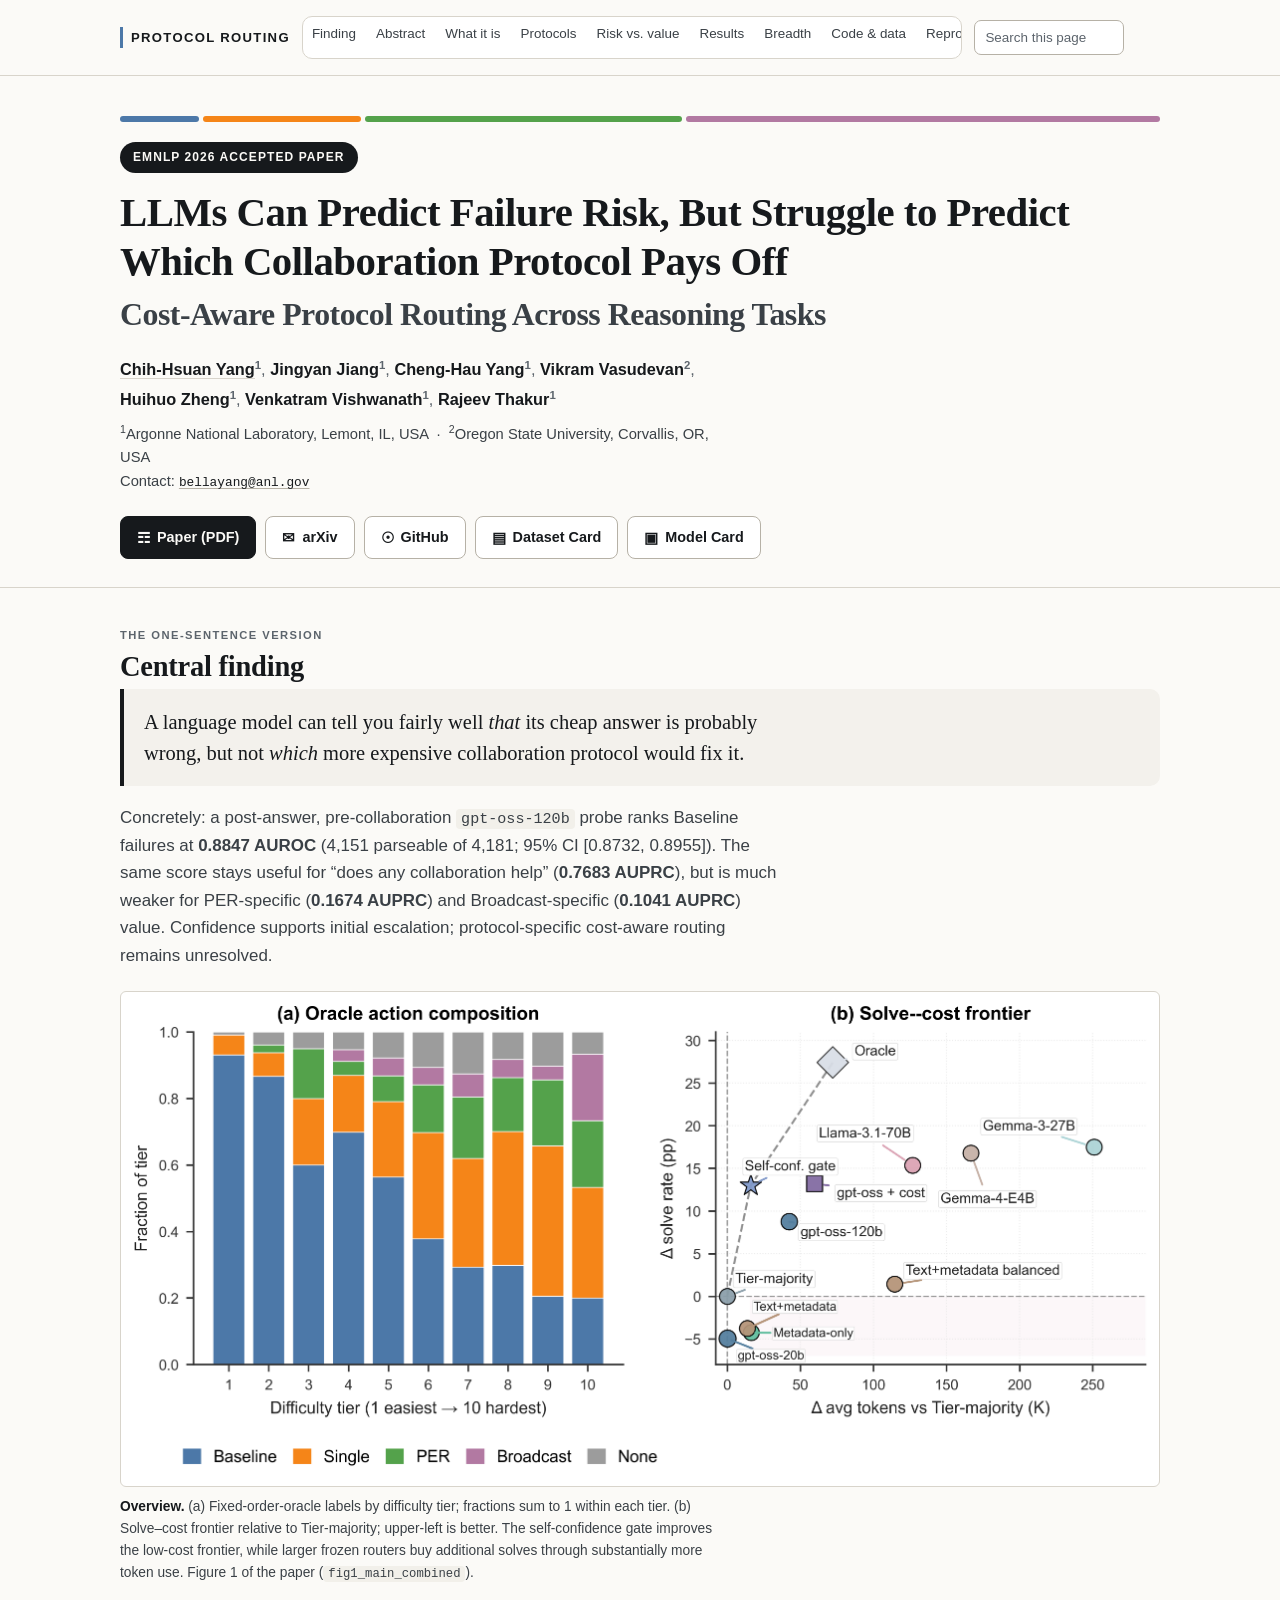
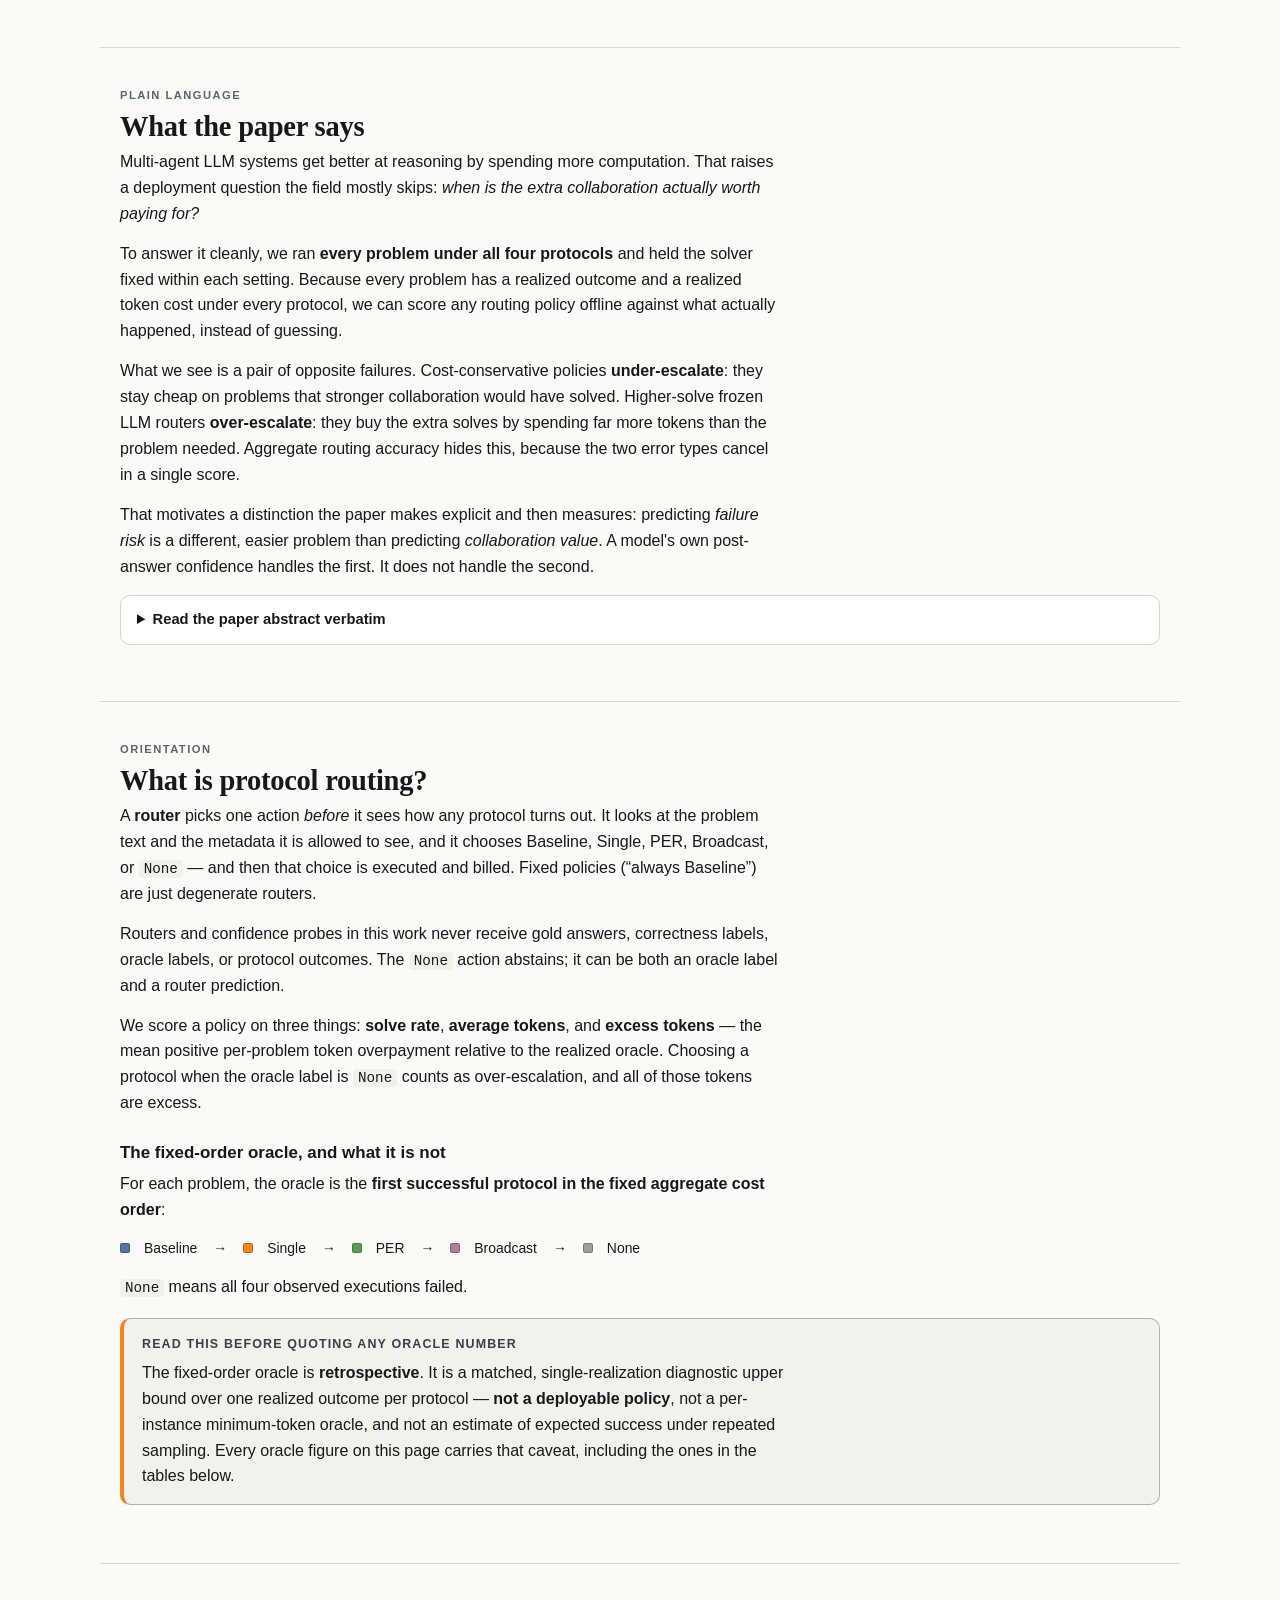
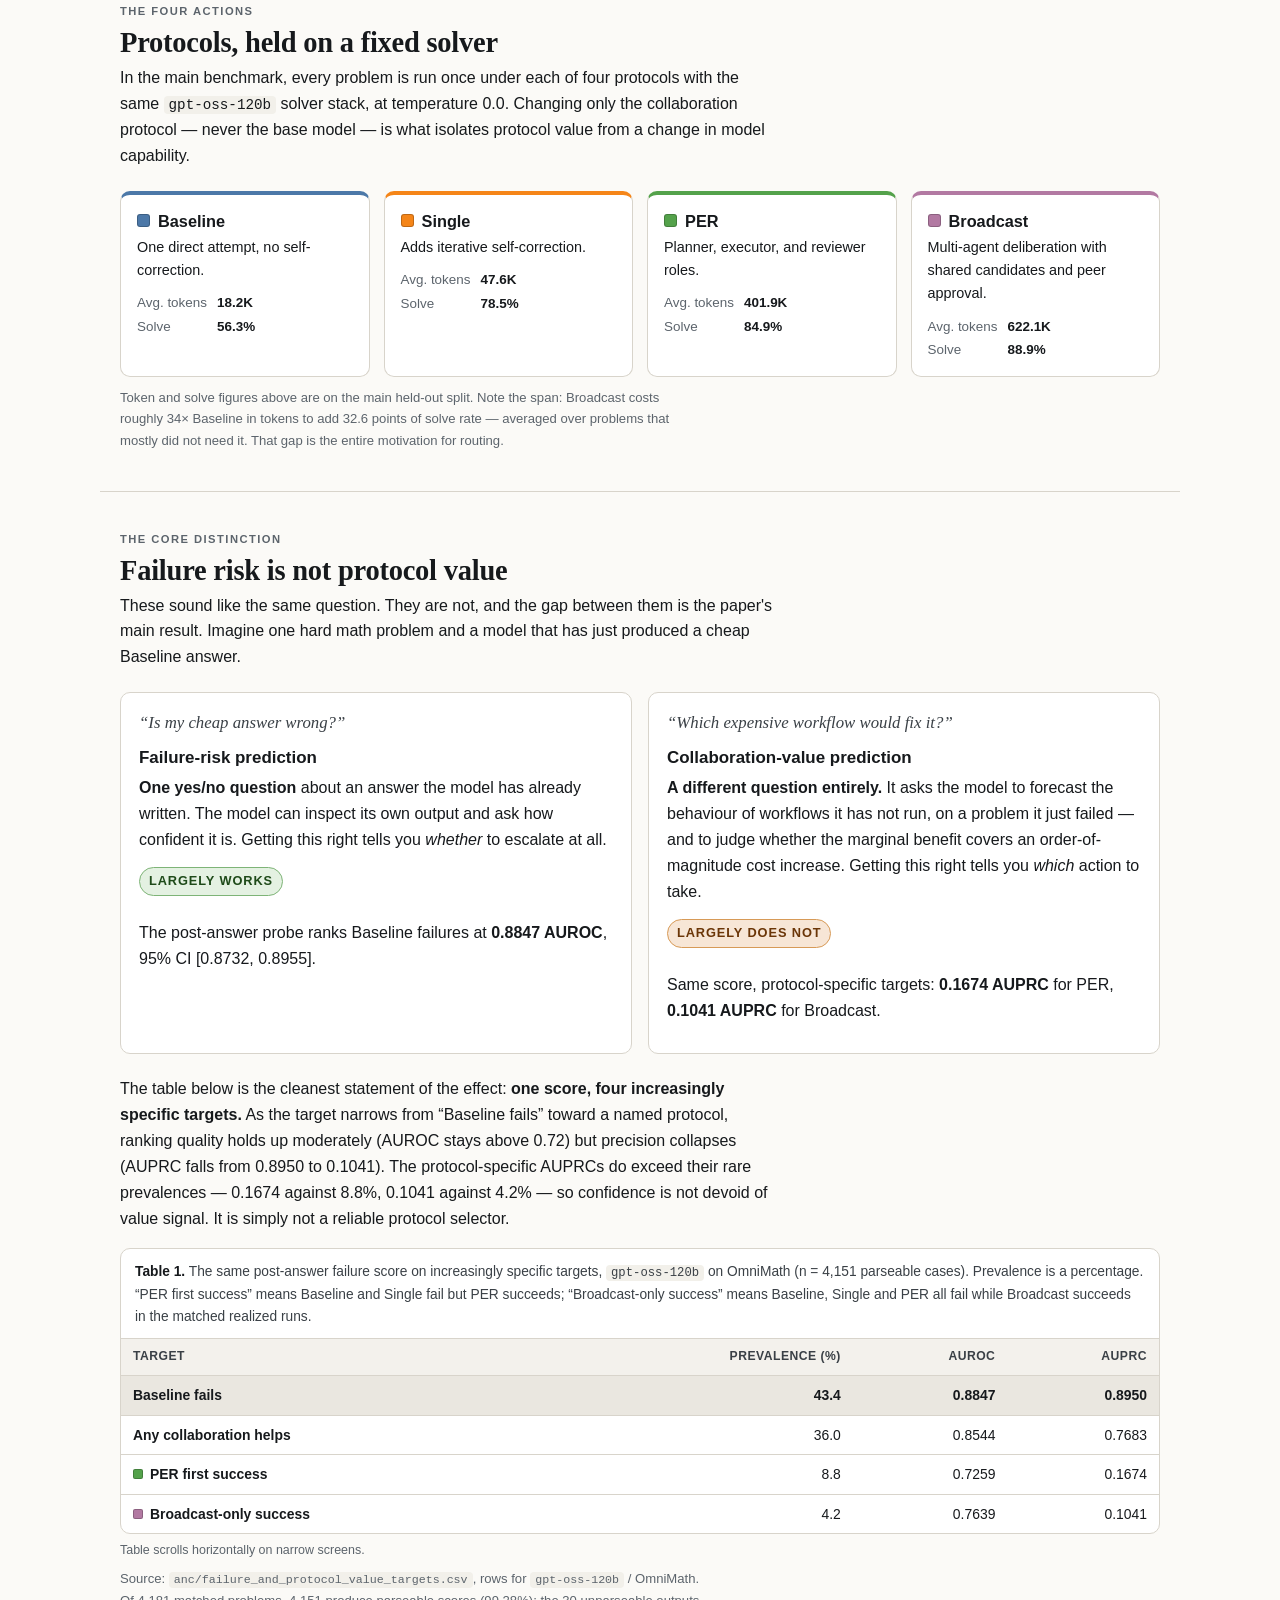
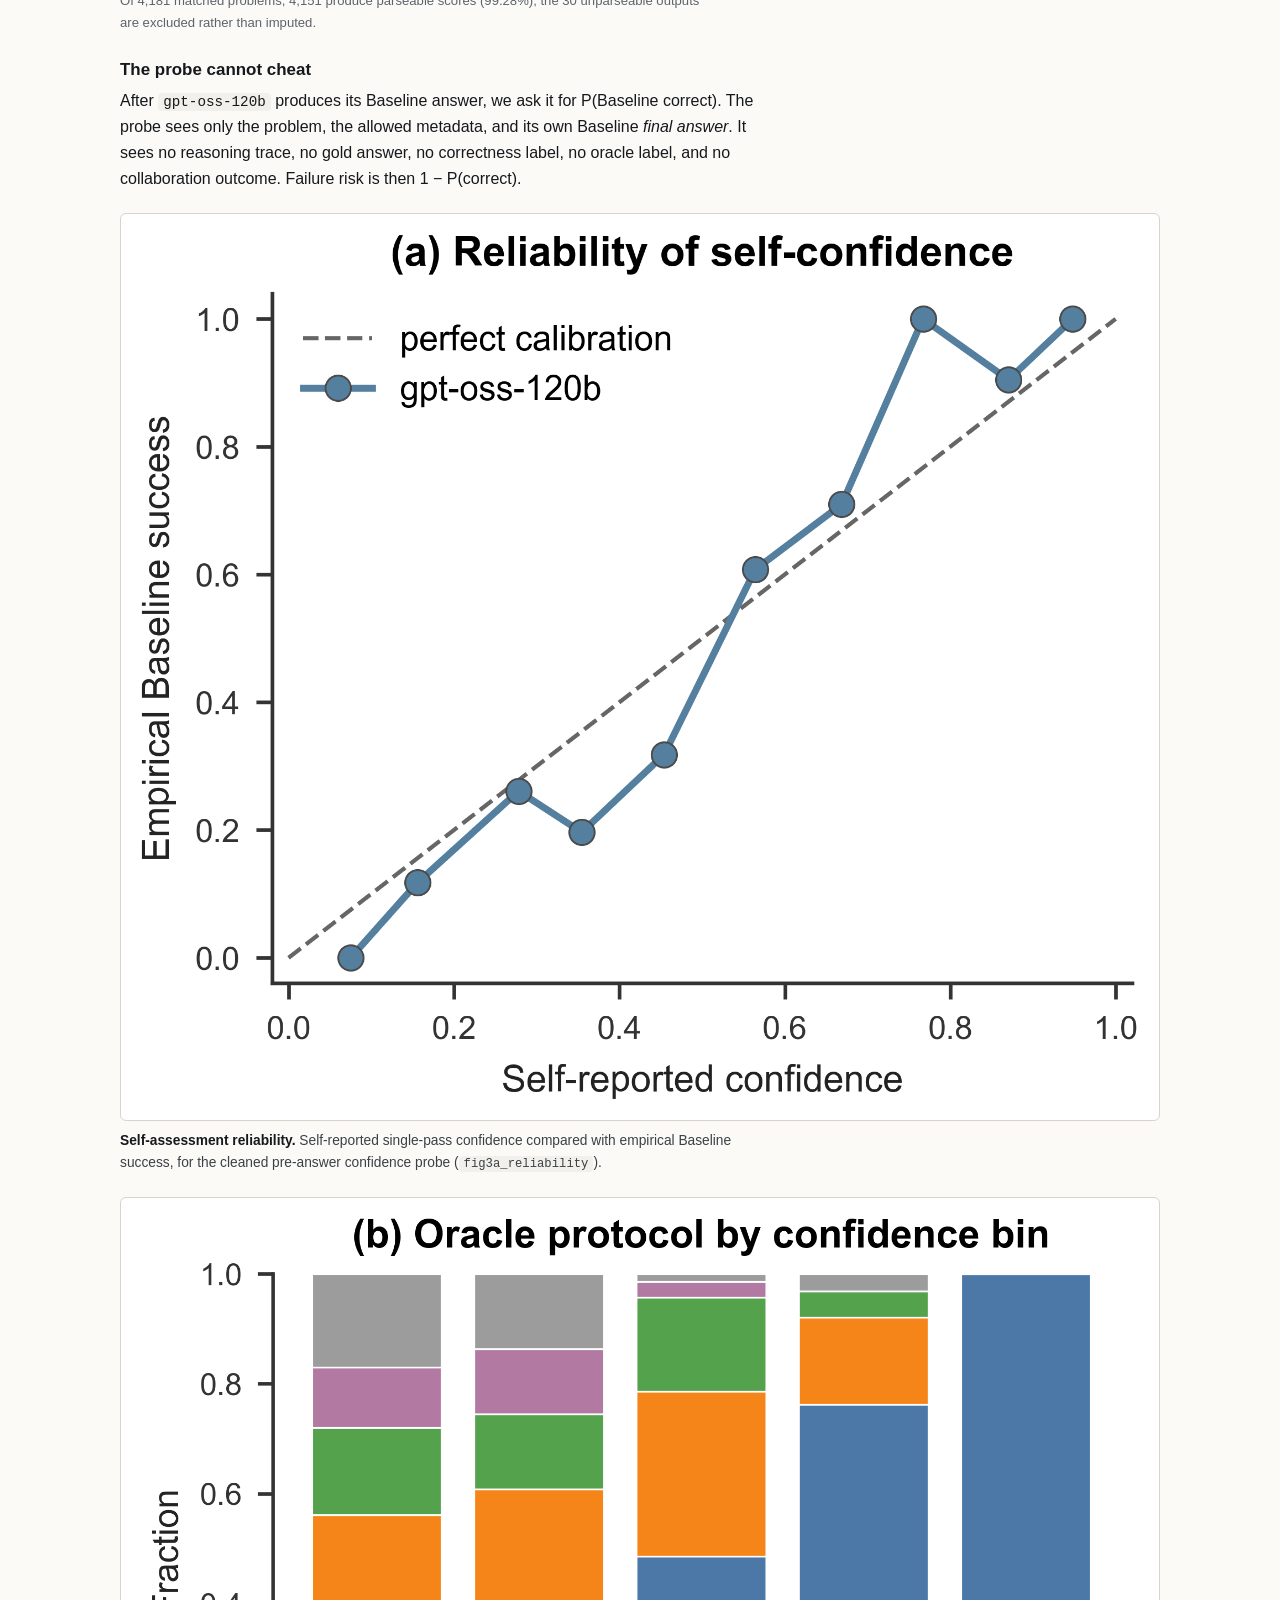
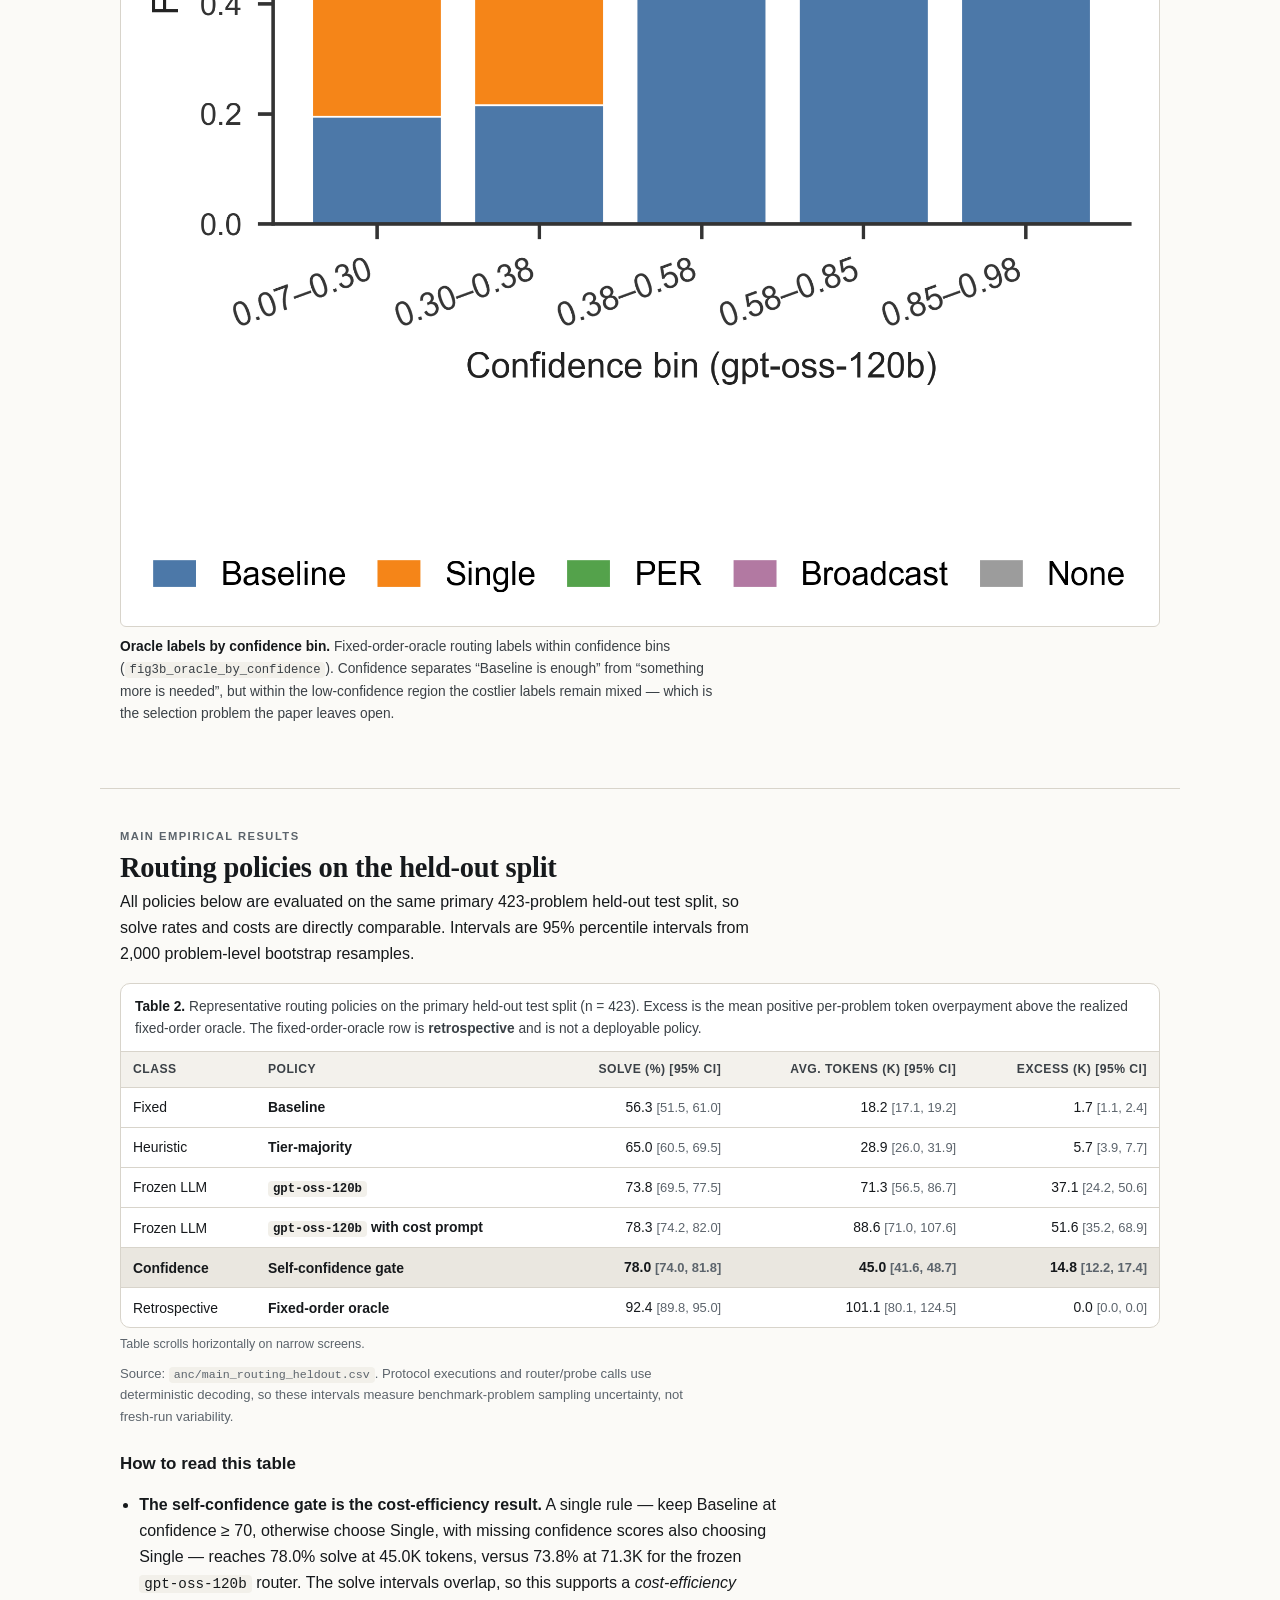
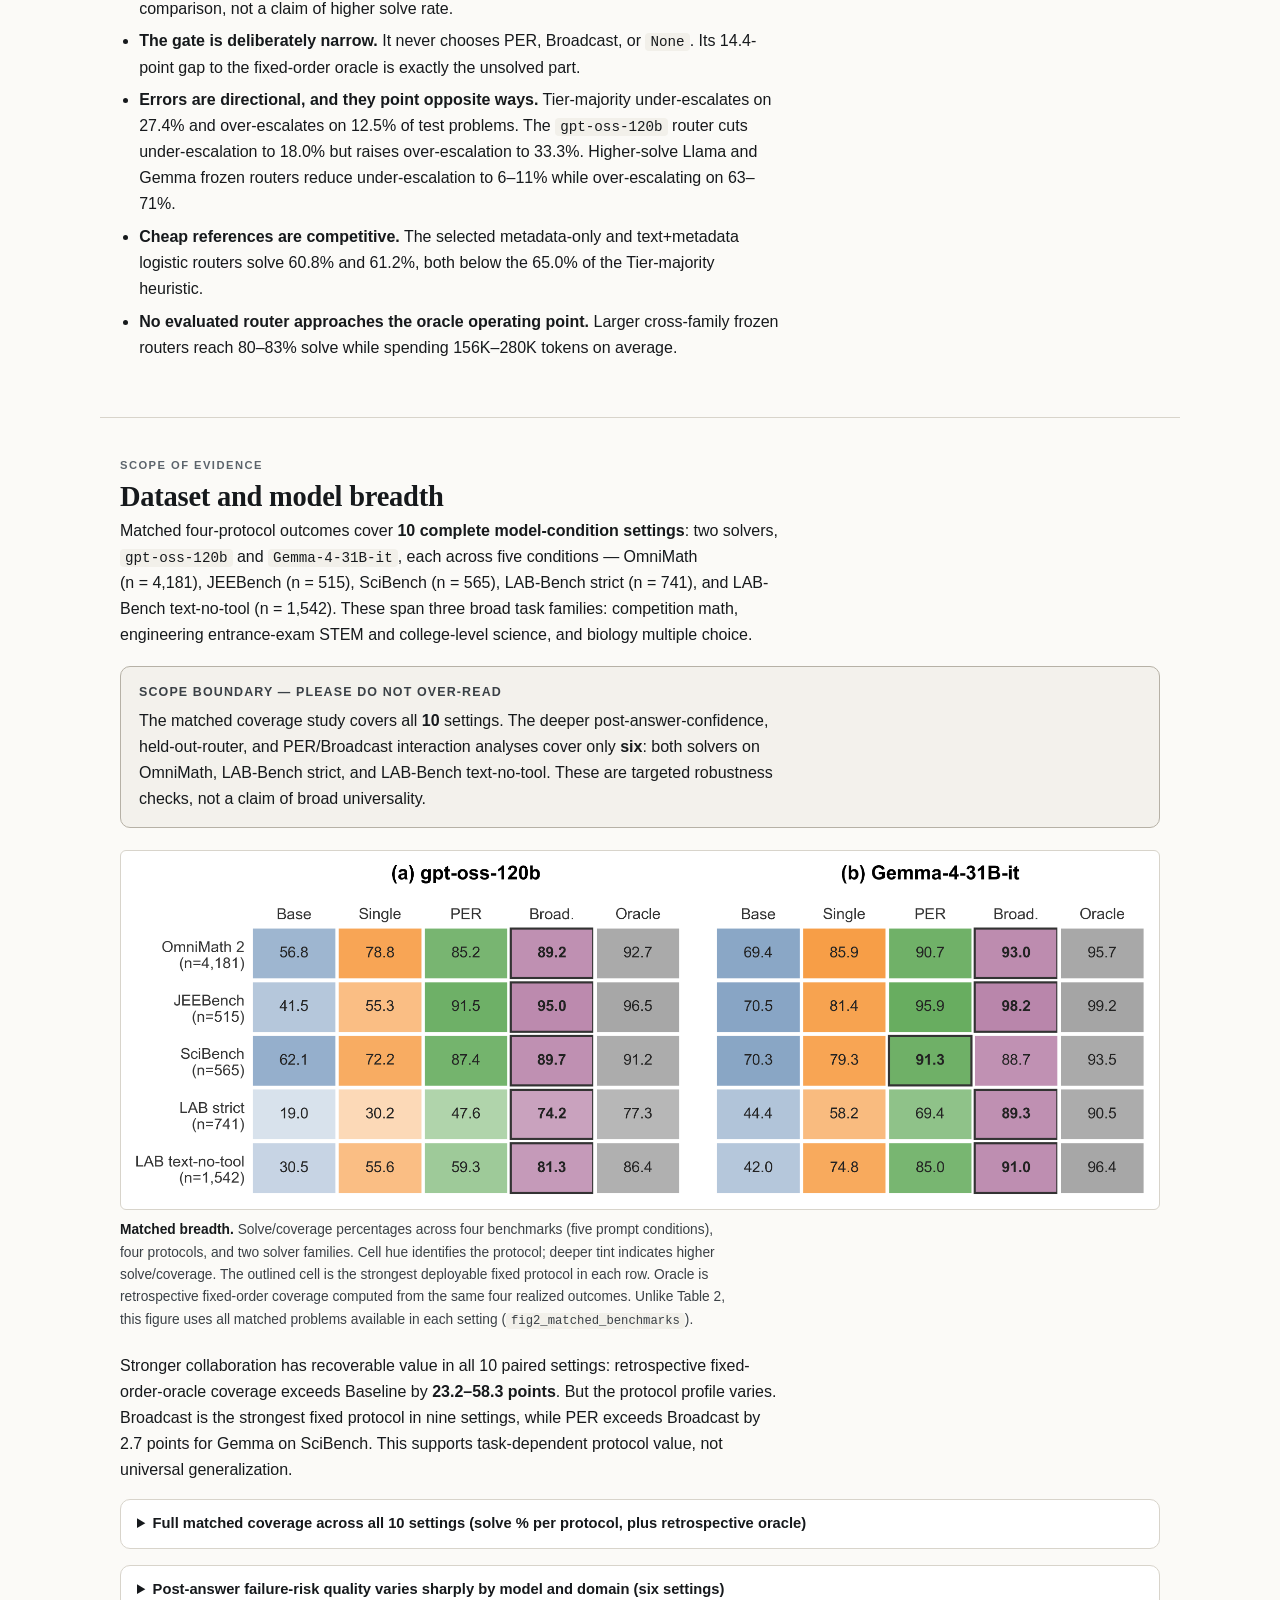
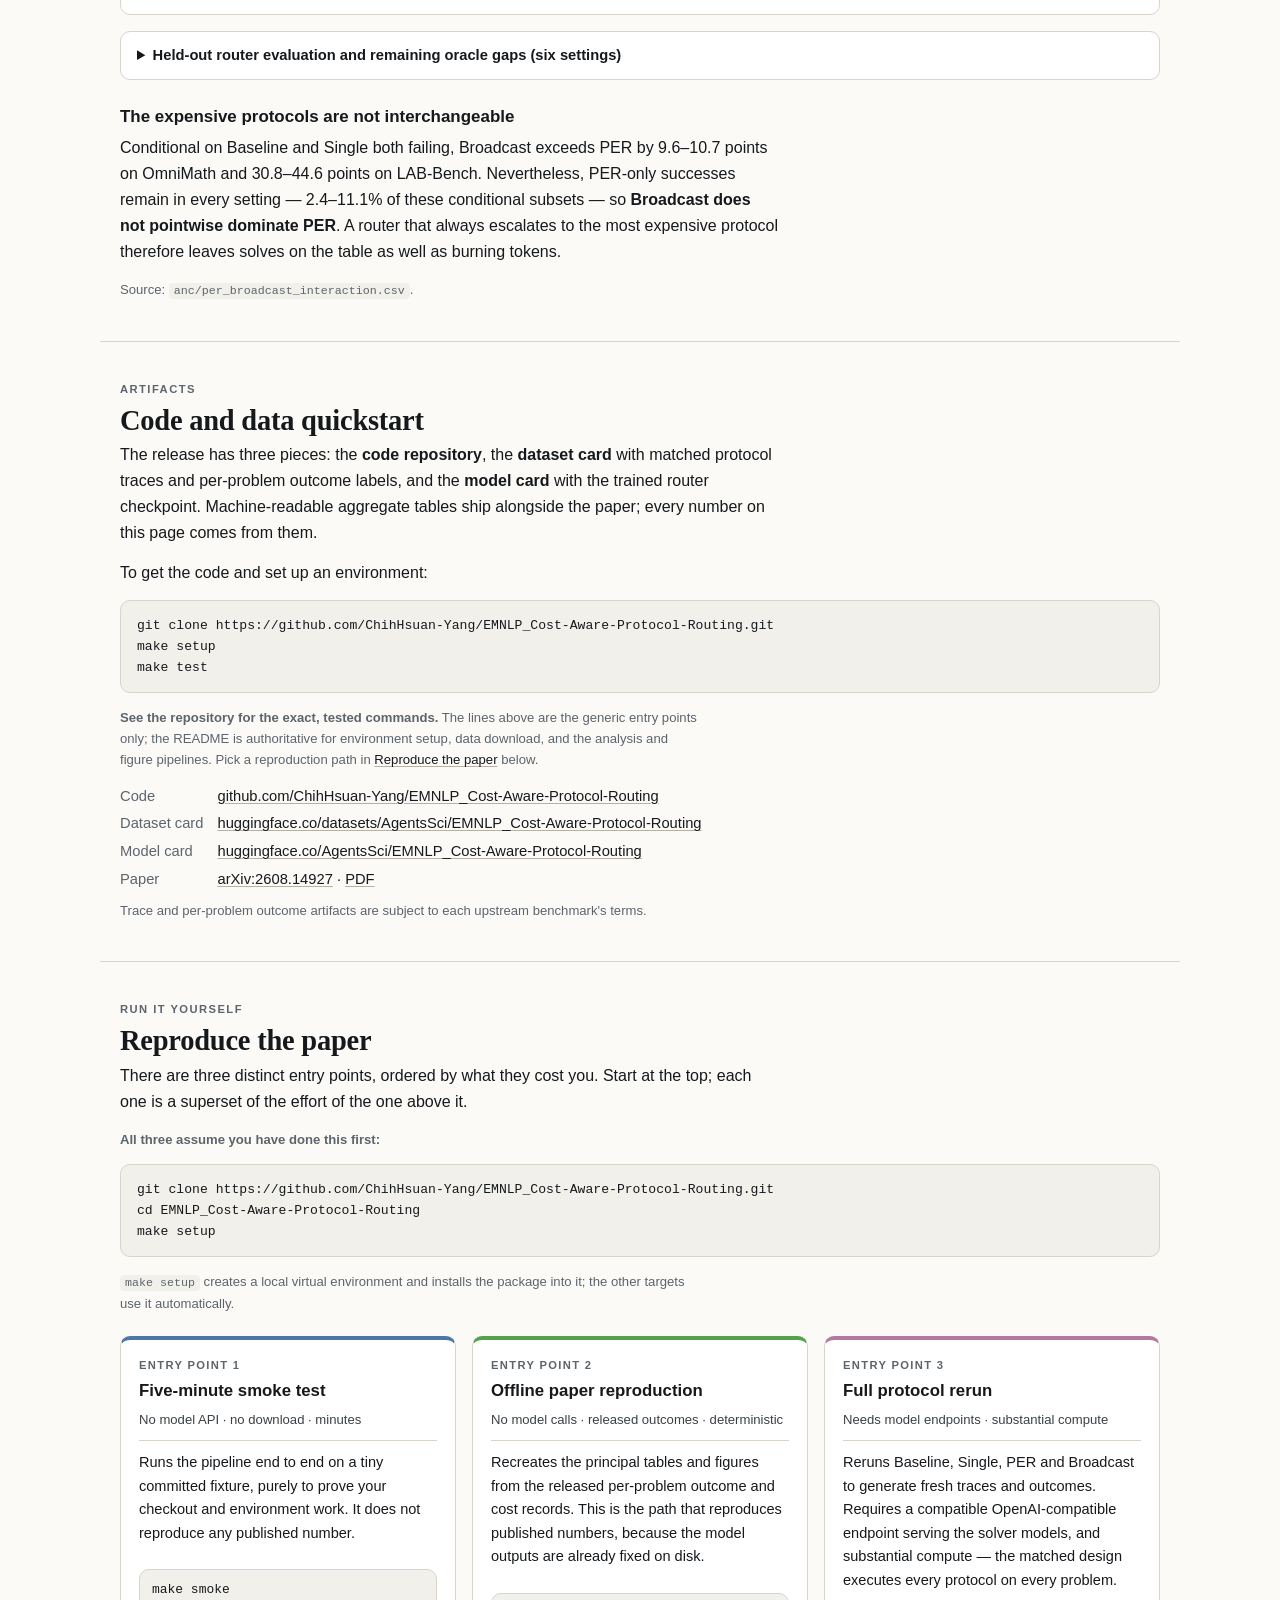
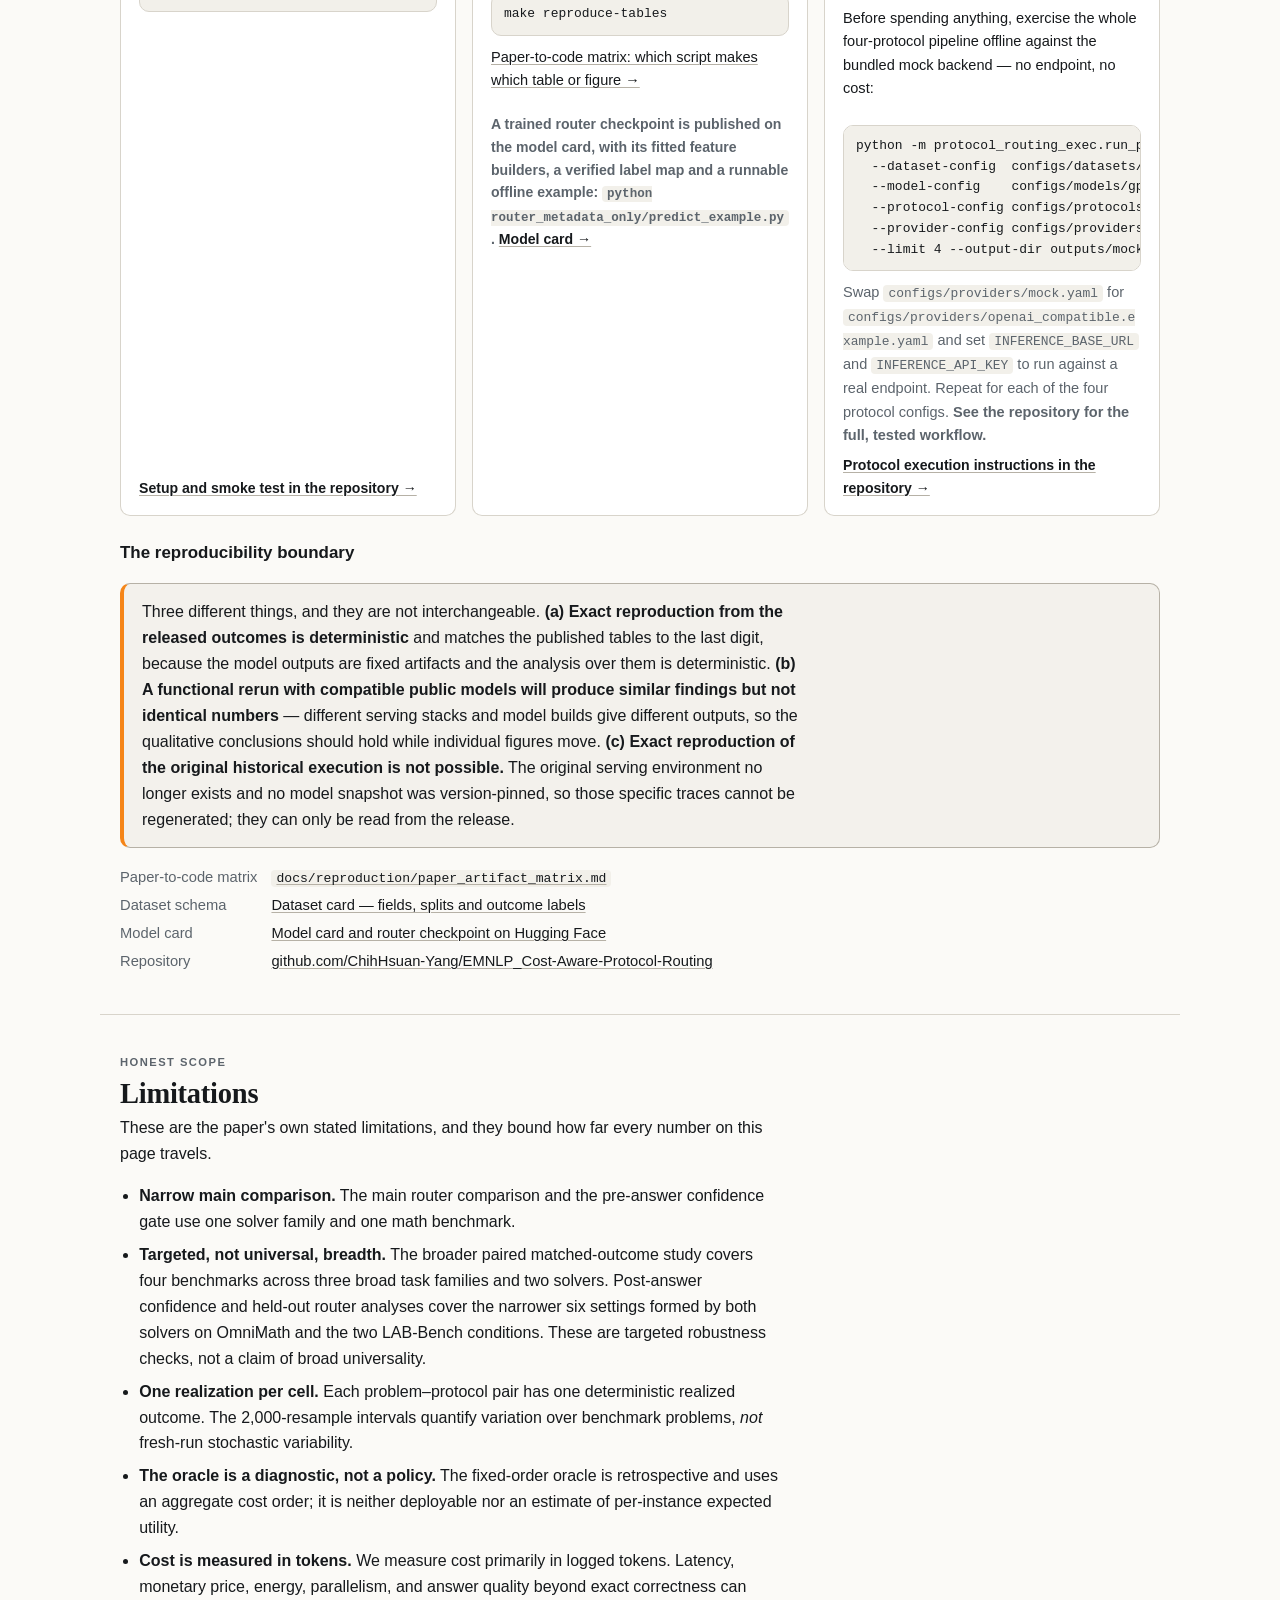
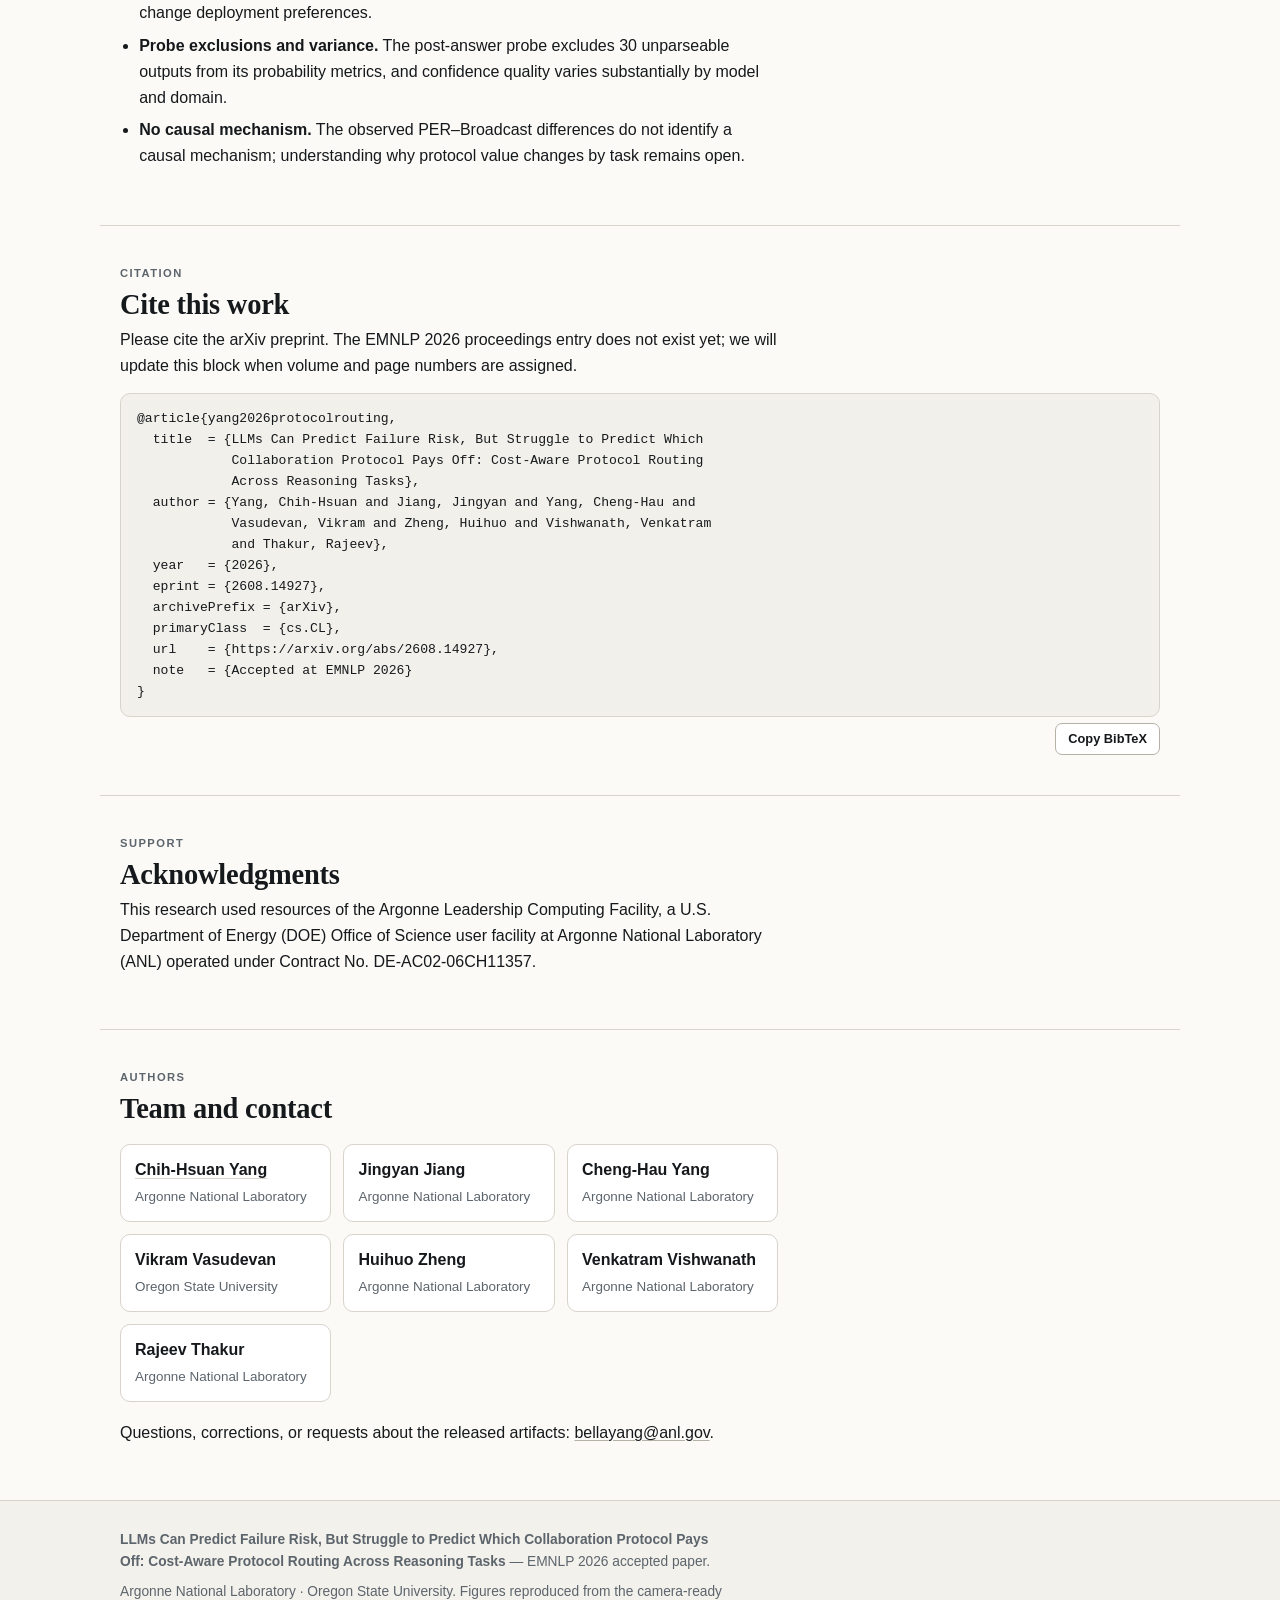
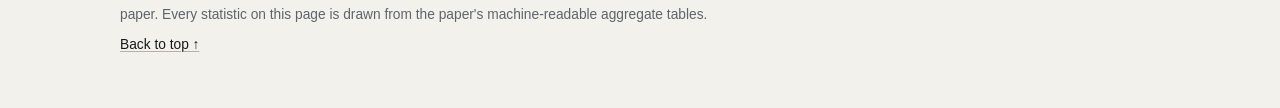
==== docs/site/index.html @ 2efbc698 "Call it a model card, now that it ships a model The website still said 'research card' in four place" ====
<!DOCTYPE html>
<html lang="en">
<head>
<meta charset="utf-8">
<meta name="viewport" content="width=device-width, initial-scale=1">
<title>Cost-Aware Protocol Routing | LLMs Can Predict Failure Risk, But Struggle to Predict Which Collaboration Protocol Pays Off (EMNLP 2026)</title>
<meta name="description" content="EMNLP 2026 accepted paper. Four collaboration protocols run on every problem with the solver held fixed. A post-answer probe ranks Baseline failures at 0.8847 AUROC, but protocol-specific collaboration value stays weak (0.1674 and 0.1041 AUPRC).">
<meta name="author" content="Chih-Hsuan Yang, Jingyan Jiang, Cheng-Hau Yang, Vikram Vasudevan, Huihuo Zheng, Venkatram Vishwanath, Rajeev Thakur">
<meta name="keywords" content="LLM agents, multi-agent systems, cost-aware routing, protocol routing, calibration, EMNLP 2026">
<link rel="canonical" href="https://chihhsuan-yang.github.io/EMNLP_Cost-Aware-Protocol-Routing/">

<meta property="og:type" content="article">
<meta property="og:site_name" content="Cost-Aware Protocol Routing">
<meta property="og:title" content="LLMs Can Predict Failure Risk, But Struggle to Predict Which Collaboration Protocol Pays Off">
<meta property="og:description" content="EMNLP 2026. Four matched collaboration protocols on every problem, solver held fixed. Failure risk is predictable (0.8847 AUROC); which protocol pays off is not (0.1674 / 0.1041 AUPRC).">
<meta property="og:url" content="https://chihhsuan-yang.github.io/EMNLP_Cost-Aware-Protocol-Routing/">
<meta property="og:image" content="https://chihhsuan-yang.github.io/EMNLP_Cost-Aware-Protocol-Routing/assets/img/og_card.png">
<meta property="og:image:width" content="1200">
<meta property="og:image:height" content="630">
<meta property="og:image:alt" content="Title card: LLMs Can Predict Failure Risk, But Struggle to Predict Which Collaboration Protocol Pays Off. EMNLP 2026. 0.8847 AUROC predicting whether the first answer fails; 0.17 and 0.10 AUPRC predicting which protocol pays off.">
<meta property="og:locale" content="en_US">

<meta name="twitter:card" content="summary_large_image">
<meta name="twitter:title" content="LLMs Can Predict Failure Risk, But Struggle to Predict Which Collaboration Protocol Pays Off">
<meta name="twitter:description" content="EMNLP 2026. Failure risk is predictable (0.8847 AUROC); protocol-specific collaboration value is not (0.1674 / 0.1041 AUPRC).">
<meta name="twitter:image" content="https://chihhsuan-yang.github.io/EMNLP_Cost-Aware-Protocol-Routing/assets/img/og_card.png">
<meta name="twitter:image:alt" content="Fixed-order-oracle labels by difficulty tier and the solve-versus-cost frontier for routing policies.">

<link rel="icon" href="favicon.ico" sizes="any">
<link rel="icon" href="favicon.svg" type="image/svg+xml">
<link rel="icon" href="favicon-32.png" type="image/png" sizes="32x32">
<link rel="apple-touch-icon" href="apple-touch-icon.png">
<link rel="stylesheet" href="assets/css/main.css">

<script type="application/ld+json">
{
  "@context": "https://schema.org",
  "@type": "ScholarlyArticle",
  "headline": "LLMs Can Predict Failure Risk, But Struggle to Predict Which Collaboration Protocol Pays Off: Cost-Aware Protocol Routing Across Reasoning Tasks",
  "name": "LLMs Can Predict Failure Risk, But Struggle to Predict Which Collaboration Protocol Pays Off: Cost-Aware Protocol Routing Across Reasoning Tasks",
  "inLanguage": "en",
  "url": "https://chihhsuan-yang.github.io/EMNLP_Cost-Aware-Protocol-Routing/",
  "mainEntityOfPage": "https://chihhsuan-yang.github.io/EMNLP_Cost-Aware-Protocol-Routing/",
  "image": "https://chihhsuan-yang.github.io/EMNLP_Cost-Aware-Protocol-Routing/assets/img/og_card.png",
  "identifier": "arXiv:2608.14927",
  "abstract": "Multi-agent large language model (LLM) systems can improve reasoning by spending more computation, but deployment requires deciding when extra collaboration is worth its cost. We isolate this decision by running every problem under four protocols while holding the solver fixed within each setting: direct solving (Baseline), iterative self-correction (Single), planner-executor-reviewer collaboration (PER), and multi-agent deliberation (Broadcast).",
  "keywords": ["LLM agents", "multi-agent systems", "cost-aware routing", "protocol routing", "calibration"],
  "author": [
    {"@type": "Person", "name": "Chih-Hsuan Yang", "affiliation": {"@type": "Organization", "name": "Argonne National Laboratory"}, "email": "bellayang@anl.gov"},
    {"@type": "Person", "name": "Jingyan Jiang", "affiliation": {"@type": "Organization", "name": "Argonne National Laboratory"}},
    {"@type": "Person", "name": "Cheng-Hau Yang", "affiliation": {"@type": "Organization", "name": "Argonne National Laboratory"}},
    {"@type": "Person", "name": "Vikram Vasudevan", "affiliation": {"@type": "Organization", "name": "Oregon State University"}},
    {"@type": "Person", "name": "Huihuo Zheng", "affiliation": {"@type": "Organization", "name": "Argonne National Laboratory"}},
    {"@type": "Person", "name": "Venkatram Vishwanath", "affiliation": {"@type": "Organization", "name": "Argonne National Laboratory"}},
    {"@type": "Person", "name": "Rajeev Thakur", "affiliation": {"@type": "Organization", "name": "Argonne National Laboratory"}}
  ],
  "citation": "arXiv:2608.14927",
  "sameAs": [
    "https://arxiv.org/abs/2608.14927",
    "https://github.com/ChihHsuan-Yang/EMNLP_Cost-Aware-Protocol-Routing"
  ],
  "isPartOf": {"@type": "PublicationEvent", "name": "EMNLP 2026"},
  "codeRepository": "https://github.com/ChihHsuan-Yang/EMNLP_Cost-Aware-Protocol-Routing"
}
</script>
</head>
<body>
<a class="skip" href="#main">Skip to main content</a>

<nav class="nav" aria-label="Section navigation">
  <div class="nav-inner">
    <a class="nav-brand" href="#top">Protocol&nbsp;Routing</a>
    <details class="nav-collapse" open>
      <summary>Sections</summary>
      <ul class="nav-links">
      <li><a href="#finding">Finding</a></li>
      <li><a href="#abstract">Abstract</a></li>
      <li><a href="#what-is">What it is</a></li>
      <li><a href="#protocols">Protocols</a></li>
      <li><a href="#distinction">Risk vs. value</a></li>
      <li><a href="#results">Results</a></li>
      <li><a href="#breadth">Breadth</a></li>
      <li><a href="#code">Code &amp; data</a></li>
      <li><a href="#reproduce">Reproduce</a></li>
      <li><a href="#limitations">Limitations</a></li>
      <li><a href="#cite">Cite</a></li>
      <li><a href="#team">Team</a></li>
    </ul>
    </details>
    <div class="search-wrap">
      <label class="skip" for="site-search">Search sections of this page</label>
      <input id="site-search" type="search" placeholder="Search this page" autocomplete="off"
             role="combobox" aria-expanded="false" aria-controls="search-results" aria-label="Search sections of this page">
      <ul id="search-results" class="search-results" role="listbox" aria-label="Search results" hidden></ul>
    </div>
  </div>
</nav>

<header class="hero" id="top">
  <div class="wrap">
    <div class="ladder" aria-hidden="true"><span></span><span></span><span></span><span></span></div>
    <p class="badge">EMNLP 2026 Accepted Paper</p>
    <h1 class="title">LLMs Can Predict Failure Risk, But Struggle to Predict Which Collaboration Protocol Pays Off<span class="sub">Cost-Aware Protocol Routing Across Reasoning Tasks</span></h1>

    <p class="authors">
      <span class="au"><a class="aulink" href="https://www.linkedin.com/in/chih-hsuan-yang-isu/" target="_blank" rel="noopener">Chih-Hsuan Yang</a><sup>1</sup></span><span class="sep">, </span><span class="au">Jingyan Jiang<sup>1</sup></span><span class="sep">, </span><span class="au">Cheng-Hau Yang<sup>1</sup></span><span class="sep">, </span><span class="au">Vikram Vasudevan<sup>2</sup></span><span class="sep">, </span><span class="au">Huihuo Zheng<sup>1</sup></span><span class="sep">, </span><span class="au">Venkatram Vishwanath<sup>1</sup></span><span class="sep">, </span><span class="au">Rajeev Thakur<sup>1</sup></span>
    </p>
    <p class="affil"><sup>1</sup>Argonne National Laboratory, Lemont, IL, USA &nbsp;&middot;&nbsp; <sup>2</sup>Oregon State University, Corvallis, OR, USA</p>
    <p class="affil">Contact: <a class="contact" href="mailto:bellayang@anl.gov">bellayang@anl.gov</a></p>
    <!-- Author profile links (LinkedIn).
         Chih-Hsuan Yang is linked. The other six are plain text until each
         author's own profile URL is confirmed: several of these names are
         shared by other published researchers, and linking the wrong person
         misattributes their work. To add one, wrap the name inside its
         <span class="au"> as:
           <a class="aulink" href="https://www.linkedin.com/in/SLUG/"
              target="_blank" rel="noopener">Name</a>
         Styling is already in place. -->

    <div class="btnrow">
      <a class="btn primary" href="https://arxiv.org/pdf/2608.14927"><span class="gl" aria-hidden="true">&#9782;</span> Paper (PDF)</a>
      <a class="btn" href="https://arxiv.org/abs/2608.14927"><span class="gl" aria-hidden="true">&#9993;</span> arXiv</a>
      <a class="btn" href="https://github.com/ChihHsuan-Yang/EMNLP_Cost-Aware-Protocol-Routing"><span class="gl" aria-hidden="true">&#9737;</span> GitHub</a>
      <a class="btn" href="https://huggingface.co/datasets/AgentsSci/EMNLP_Cost-Aware-Protocol-Routing"><span class="gl" aria-hidden="true">&#9636;</span> Dataset Card</a>
      <a class="btn" href="https://huggingface.co/AgentsSci/EMNLP_Cost-Aware-Protocol-Routing"><span class="gl" aria-hidden="true">&#9635;</span> Model Card</a>
    </div>
  </div>
</header>

<main id="main">

<section id="finding" class="wrap" aria-labelledby="h-finding">
  <h2 id="h-finding"><span class="kicker">The one-sentence version</span>Central finding</h2>
  <div class="finding">
    <p>A language model can tell you fairly well <em>that</em> its cheap answer is probably wrong, but not <em>which</em> more expensive collaboration protocol would fix it.</p>
  </div>
  <p class="lede" style="margin-top:18px">Concretely: a post-answer, pre-collaboration <code>gpt-oss-120b</code> probe ranks Baseline failures at <strong>0.8847 AUROC</strong> (4,151 parseable of 4,181; 95% CI [0.8732, 0.8955]). The same score stays useful for &ldquo;does any collaboration help&rdquo; (<strong>0.7683 AUPRC</strong>), but is much weaker for PER-specific (<strong>0.1674 AUPRC</strong>) and Broadcast-specific (<strong>0.1041 AUPRC</strong>) value. Confidence supports initial escalation; protocol-specific cost-aware routing remains unresolved.</p>

  <figure>
    <a class="figzoom" href="assets/img/fig1_main_combined.png" target="_blank" rel="noopener" title="Open the full-resolution figure (4105×1918) in a new tab"><img src="assets/img/fig1_main_combined.png" width="4105" height="1918"
         alt="Two-panel overview figure. Left panel: stacked bars showing the fixed-order-oracle label composition across difficulty tiers, with Baseline, Single, PER, Broadcast and None shares summing to one within each tier; the Baseline share shrinks and the costlier-protocol and None shares grow as difficulty rises. Right panel: a solve-rate versus average-token-cost frontier in which the self-confidence gate sits up and to the left of the frozen large-language-model routers, which buy extra solves with substantially more tokens." loading="eager" decoding="async"></a>
    <figcaption><b>Overview.</b> (a) Fixed-order-oracle labels by difficulty tier; fractions sum to 1 within each tier. (b) Solve&ndash;cost frontier relative to Tier-majority; upper-left is better. The self-confidence gate improves the low-cost frontier, while larger frozen routers buy additional solves through substantially more token use. Figure&nbsp;1 of the paper (<code>fig1_main_combined</code>).</figcaption>
  </figure>
</section>

<section id="abstract" class="wrap" aria-labelledby="h-abstract">
  <h2 id="h-abstract"><span class="kicker">Plain language</span>What the paper says</h2>
  <p>Multi-agent LLM systems get better at reasoning by spending more computation. That raises a deployment question the field mostly skips: <em>when is the extra collaboration actually worth paying for?</em></p>
  <p>To answer it cleanly, we ran <strong>every problem under all four protocols</strong> and held the solver fixed within each setting. Because every problem has a realized outcome and a realized token cost under every protocol, we can score any routing policy offline against what actually happened, instead of guessing.</p>
  <p>What we see is a pair of opposite failures. Cost-conservative policies <strong>under-escalate</strong>: they stay cheap on problems that stronger collaboration would have solved. Higher-solve frozen LLM routers <strong>over-escalate</strong>: they buy the extra solves by spending far more tokens than the problem needed. Aggregate routing accuracy hides this, because the two error types cancel in a single score.</p>
  <p>That motivates a distinction the paper makes explicit and then measures: predicting <em>failure risk</em> is a different, easier problem than predicting <em>collaboration value</em>. A model's own post-answer confidence handles the first. It does not handle the second.</p>

  <details>
    <summary>Read the paper abstract verbatim</summary>
    <div class="dbody">
      <p>Multi-agent large language model (LLM) systems can improve reasoning by spending more computation, but deployment requires deciding when extra collaboration is worth its cost. We isolate this decision by running every problem under four protocols while holding the solver fixed within each setting: direct solving (Baseline), iterative self-correction (Single), planner&ndash;executor&ndash;reviewer collaboration (PER), and multi-agent deliberation (Broadcast). The primary benchmark comprises 4,181 competition-level math problems; paired robustness checks cover four benchmarks spanning competition math, biology, and broader science with two solver families. Across fixed policies, trained routers, and frozen LLM routers, conservative policies under-escalate, whereas higher-solve frozen routers often over-escalate. A post-answer, pre-collaboration <code>gpt-oss-120b</code> probe ranks Baseline failures with 0.8847 AUROC (4,151 parseable cases; 95% CI [0.8732, 0.8955]). The same score remains informative for predicting whether any collaboration helps (0.7683 AUPRC), but is much weaker for identifying PER- or Broadcast-specific value (0.1674 and 0.1041 AUPRC). Separately, the pre-answer self-confidence gate reaches 78.0% solve at 45K tokens, compared with 73.8% at 71.3K for a frozen <code>gpt-oss-120b</code> router and 92.4% for a retrospective fixed-order oracle. Across 10 paired model&ndash;condition settings, the oracle adds 23.2&ndash;58.3 points of retrospective coverage over Baseline, but protocol profiles vary by task. In the six settings with held-out router evaluations, oracle gaps remain 18.5&ndash;28.9 points. Confidence can therefore support initial escalation, while protocol-specific cost-aware routing remains unresolved.</p>
    </div>
  </details>
</section>

<section id="what-is" class="wrap" aria-labelledby="h-what">
  <h2 id="h-what"><span class="kicker">Orientation</span>What is protocol routing?</h2>
  <p>A <strong>router</strong> picks one action <em>before</em> it sees how any protocol turns out. It looks at the problem text and the metadata it is allowed to see, and it chooses Baseline, Single, PER, Broadcast, or <code>None</code> &mdash; and then that choice is executed and billed. Fixed policies (&ldquo;always Baseline&rdquo;) are just degenerate routers.</p>
  <p>Routers and confidence probes in this work never receive gold answers, correctness labels, oracle labels, or protocol outcomes. The <code>None</code> action abstains; it can be both an oracle label and a router prediction.</p>
  <p>We score a policy on three things: <strong>solve rate</strong>, <strong>average tokens</strong>, and <strong>excess tokens</strong> &mdash; the mean positive per-problem token overpayment relative to the realized oracle. Choosing a protocol when the oracle label is <code>None</code> counts as over-escalation, and all of those tokens are excess.</p>

  <h3>The fixed-order oracle, and what it is not</h3>
  <p>For each problem, the oracle is the <strong>first successful protocol in the fixed aggregate cost order</strong>:</p>
  <ul class="chiprow" aria-label="Fixed cheapest-success oracle order">
    <li><span class="swatch" style="background:#4C78A8" aria-hidden="true"></span>Baseline</li>
    <li aria-hidden="true">&rarr;</li>
    <li><span class="swatch" style="background:#F58518" aria-hidden="true"></span>Single</li>
    <li aria-hidden="true">&rarr;</li>
    <li><span class="swatch" style="background:#54A24B" aria-hidden="true"></span>PER</li>
    <li aria-hidden="true">&rarr;</li>
    <li><span class="swatch" style="background:#B279A2" aria-hidden="true"></span>Broadcast</li>
    <li aria-hidden="true">&rarr;</li>
    <li><span class="swatch" style="background:#9C9C9C" aria-hidden="true"></span>None</li>
  </ul>
  <p style="margin-top:14px"><code>None</code> means all four observed executions failed.</p>
  <div class="callout warn">
    <span class="ct">Read this before quoting any oracle number</span>
    <p>The fixed-order oracle is <strong>retrospective</strong>. It is a matched, single-realization diagnostic upper bound over one realized outcome per protocol &mdash; <strong>not a deployable policy</strong>, not a per-instance minimum-token oracle, and not an estimate of expected success under repeated sampling. Every oracle figure on this page carries that caveat, including the ones in the tables below.</p>
  </div>
</section>

<section id="protocols" class="wrap" aria-labelledby="h-protocols">
  <h2 id="h-protocols"><span class="kicker">The four actions</span>Protocols, held on a fixed solver</h2>
  <p>In the main benchmark, every problem is run once under each of four protocols with the same <code>gpt-oss-120b</code> solver stack, at temperature 0.0. Changing only the collaboration protocol &mdash; never the base model &mdash; is what isolates protocol value from a change in model capability.</p>

  <div class="protocols">
    <article class="pcard pc-baseline">
      <h3><span class="chip" aria-hidden="true"></span>Baseline</h3>
      <p>One direct attempt, no self-correction.</p>
      <dl><dt>Avg. tokens</dt><dd>18.2K</dd><dt>Solve</dt><dd>56.3%</dd></dl>
    </article>
    <article class="pcard pc-single">
      <h3><span class="chip" aria-hidden="true"></span>Single</h3>
      <p>Adds iterative self-correction.</p>
      <dl><dt>Avg. tokens</dt><dd>47.6K</dd><dt>Solve</dt><dd>78.5%</dd></dl>
    </article>
    <article class="pcard pc-per">
      <h3><span class="chip" aria-hidden="true"></span>PER</h3>
      <p>Planner, executor, and reviewer roles.</p>
      <dl><dt>Avg. tokens</dt><dd>401.9K</dd><dt>Solve</dt><dd>84.9%</dd></dl>
    </article>
    <article class="pcard pc-broadcast">
      <h3><span class="chip" aria-hidden="true"></span>Broadcast</h3>
      <p>Multi-agent deliberation with shared candidates and peer approval.</p>
      <dl><dt>Avg. tokens</dt><dd>622.1K</dd><dt>Solve</dt><dd>88.9%</dd></dl>
    </article>
  </div>
  <p class="tnote">Token and solve figures above are on the main held-out split. Note the span: Broadcast costs roughly 34&times; Baseline in tokens to add 32.6 points of solve rate &mdash; averaged over problems that mostly did not need it. That gap is the entire motivation for routing.</p>
</section>

<section id="distinction" class="wrap" aria-labelledby="h-distinction">
  <h2 id="h-distinction"><span class="kicker">The core distinction</span>Failure risk is not protocol value</h2>
  <p>These sound like the same question. They are not, and the gap between them is the paper's main result. Imagine one hard math problem and a model that has just produced a cheap Baseline answer.</p>

  <div class="compare">
    <div>
      <p class="q">&ldquo;Is my cheap answer wrong?&rdquo;</p>
      <h3>Failure-risk prediction</h3>
      <p><strong>One yes/no question</strong> about an answer the model has already written. The model can inspect its own output and ask how confident it is. Getting this right tells you <em>whether</em> to escalate at all.</p>
      <p><span class="verdict good">Largely works</span></p>
      <p>The post-answer probe ranks Baseline failures at <strong>0.8847 AUROC</strong>, 95% CI [0.8732, 0.8955].</p>
    </div>
    <div>
      <p class="q">&ldquo;Which expensive workflow would fix it?&rdquo;</p>
      <h3>Collaboration-value prediction</h3>
      <p><strong>A different question entirely.</strong> It asks the model to forecast the behaviour of workflows it has not run, on a problem it just failed &mdash; and to judge whether the marginal benefit covers an order-of-magnitude cost increase. Getting this right tells you <em>which</em> action to take.</p>
      <p><span class="verdict bad">Largely does not</span></p>
      <p>Same score, protocol-specific targets: <strong>0.1674 AUPRC</strong> for PER, <strong>0.1041 AUPRC</strong> for Broadcast.</p>
    </div>
  </div>

  <p>The table below is the cleanest statement of the effect: <strong>one score, four increasingly specific targets.</strong> As the target narrows from &ldquo;Baseline fails&rdquo; toward a named protocol, ranking quality holds up moderately (AUROC stays above 0.72) but precision collapses (AUPRC falls from 0.8950 to 0.1041). The protocol-specific AUPRCs do exceed their rare prevalences &mdash; 0.1674 against 8.8%, 0.1041 against 4.2% &mdash; so confidence is not devoid of value signal. It is simply not a reliable protocol selector.</p>

  <div class="table-scroll">
    <table>
      <caption><b>Table 1.</b> The same post-answer failure score on increasingly specific targets, <code>gpt-oss-120b</code> on OmniMath (n&nbsp;=&nbsp;4,151 parseable cases). Prevalence is a percentage. &ldquo;PER first success&rdquo; means Baseline and Single fail but PER succeeds; &ldquo;Broadcast-only success&rdquo; means Baseline, Single and PER all fail while Broadcast succeeds in the matched realized runs.</caption>
      <thead>
        <tr>
          <th scope="col" class="l">Target</th>
          <th scope="col">Prevalence (%)</th>
          <th scope="col">AUROC</th>
          <th scope="col">AUPRC</th>
        </tr>
      </thead>
      <tbody>
        <tr class="hl"><th scope="row" class="l">Baseline fails</th><td class="num">43.4</td><td class="num">0.8847</td><td class="num">0.8950</td></tr>
        <tr><th scope="row" class="l">Any collaboration helps</th><td class="num">36.0</td><td class="num">0.8544</td><td class="num">0.7683</td></tr>
        <tr><th scope="row" class="l"><span class="swatch" style="background:#54A24B" aria-hidden="true"></span>PER first success</th><td class="num">8.8</td><td class="num">0.7259</td><td class="num">0.1674</td></tr>
        <tr><th scope="row" class="l"><span class="swatch" style="background:#B279A2" aria-hidden="true"></span>Broadcast-only success</th><td class="num">4.2</td><td class="num">0.7639</td><td class="num">0.1041</td></tr>
      </tbody>
    </table>
  </div>
  <p class="scrollhint">Table scrolls horizontally on narrow screens.</p>
  <p class="tnote">Source: <code>anc/failure_and_protocol_value_targets.csv</code>, rows for <code>gpt-oss-120b</code> / OmniMath. Of 4,181 matched problems, 4,151 produce parseable scores (99.28%); the 30 unparseable outputs are excluded rather than imputed.</p>

  <h3>The probe cannot cheat</h3>
  <p>After <code>gpt-oss-120b</code> produces its Baseline answer, we ask it for P(Baseline correct). The probe sees only the problem, the allowed metadata, and its own Baseline <em>final answer</em>. It sees no reasoning trace, no gold answer, no correctness label, no oracle label, and no collaboration outcome. Failure risk is then 1&nbsp;&minus;&nbsp;P(correct).</p>

  <figure>
    <a class="figzoom" href="assets/img/fig3a_reliability.png" target="_blank" rel="noopener" title="Open the full-resolution figure (1849×1609) in a new tab"><img src="assets/img/fig3a_reliability.png" width="1849" height="1609"
         alt="Reliability diagram comparing self-reported single-pass confidence on the horizontal axis with empirical Baseline success rate on the vertical axis, plotted against a diagonal line of perfect calibration." loading="lazy" decoding="async"></a>
    <figcaption><b>Self-assessment reliability.</b> Self-reported single-pass confidence compared with empirical Baseline success, for the cleaned pre-answer confidence probe (<code>fig3a_reliability</code>).</figcaption>
  </figure>
  <figure>
    <a class="figzoom" href="assets/img/fig3b_oracle_by_confidence.png" target="_blank" rel="noopener" title="Open the full-resolution figure (1946×1927) in a new tab"><img src="assets/img/fig3b_oracle_by_confidence.png" width="1946" height="1927"
         alt="Stacked bar chart showing the distribution of fixed-order-oracle routing labels within each bin of self-reported confidence; the Baseline share dominates high-confidence bins while costlier-protocol and None labels concentrate in low-confidence bins." loading="lazy" decoding="async"></a>
    <figcaption><b>Oracle labels by confidence bin.</b> Fixed-order-oracle routing labels within confidence bins (<code>fig3b_oracle_by_confidence</code>). Confidence separates &ldquo;Baseline is enough&rdquo; from &ldquo;something more is needed&rdquo;, but within the low-confidence region the costlier labels remain mixed &mdash; which is the selection problem the paper leaves open.</figcaption>
  </figure>
</section>

<section id="results" class="wrap" aria-labelledby="h-results">
  <h2 id="h-results"><span class="kicker">Main empirical results</span>Routing policies on the held-out split</h2>
  <p>All policies below are evaluated on the same primary 423-problem held-out test split, so solve rates and costs are directly comparable. Intervals are 95% percentile intervals from 2,000 problem-level bootstrap resamples.</p>

  <div class="table-scroll">
    <table>
      <caption><b>Table 2.</b> Representative routing policies on the primary held-out test split (n&nbsp;=&nbsp;423). Excess is the mean positive per-problem token overpayment above the realized fixed-order oracle. The fixed-order-oracle row is <strong>retrospective</strong> and is not a deployable policy.</caption>
      <thead>
        <tr>
          <th scope="col" class="l">Class</th>
          <th scope="col" class="l">Policy</th>
          <th scope="col">Solve (%) [95% CI]</th>
          <th scope="col">Avg. tokens (K) [95% CI]</th>
          <th scope="col">Excess (K) [95% CI]</th>
        </tr>
      </thead>
      <tbody>
        <tr><td class="l">Fixed</td><th scope="row" class="l">Baseline</th><td class="num">56.3 <span class="ci">[51.5, 61.0]</span></td><td class="num">18.2 <span class="ci">[17.1, 19.2]</span></td><td class="num">1.7 <span class="ci">[1.1, 2.4]</span></td></tr>
        <tr><td class="l">Heuristic</td><th scope="row" class="l">Tier-majority</th><td class="num">65.0 <span class="ci">[60.5, 69.5]</span></td><td class="num">28.9 <span class="ci">[26.0, 31.9]</span></td><td class="num">5.7 <span class="ci">[3.9, 7.7]</span></td></tr>
        <tr><td class="l">Frozen LLM</td><th scope="row" class="l"><code>gpt-oss-120b</code></th><td class="num">73.8 <span class="ci">[69.5, 77.5]</span></td><td class="num">71.3 <span class="ci">[56.5, 86.7]</span></td><td class="num">37.1 <span class="ci">[24.2, 50.6]</span></td></tr>
        <tr><td class="l">Frozen LLM</td><th scope="row" class="l"><code>gpt-oss-120b</code> with cost prompt</th><td class="num">78.3 <span class="ci">[74.2, 82.0]</span></td><td class="num">88.6 <span class="ci">[71.0, 107.6]</span></td><td class="num">51.6 <span class="ci">[35.2, 68.9]</span></td></tr>
        <tr class="hl"><td class="l">Confidence</td><th scope="row" class="l">Self-confidence gate</th><td class="num">78.0 <span class="ci">[74.0, 81.8]</span></td><td class="num">45.0 <span class="ci">[41.6, 48.7]</span></td><td class="num">14.8 <span class="ci">[12.2, 17.4]</span></td></tr>
        <tr><td class="l">Retrospective</td><th scope="row" class="l">Fixed-order oracle</th><td class="num">92.4 <span class="ci">[89.8, 95.0]</span></td><td class="num">101.1 <span class="ci">[80.1, 124.5]</span></td><td class="num">0.0 <span class="ci">[0.0, 0.0]</span></td></tr>
      </tbody>
    </table>
  </div>
  <p class="scrollhint">Table scrolls horizontally on narrow screens.</p>
  <p class="tnote">Source: <code>anc/main_routing_heldout.csv</code>. Protocol executions and router/probe calls use deterministic decoding, so these intervals measure benchmark-problem sampling uncertainty, not fresh-run variability.</p>

  <h3>How to read this table</h3>
  <ul>
    <li><strong>The self-confidence gate is the cost-efficiency result.</strong> A single rule &mdash; keep Baseline at confidence &ge;&nbsp;70, otherwise choose Single, with missing confidence scores also choosing Single &mdash; reaches 78.0% solve at 45.0K tokens, versus 73.8% at 71.3K for the frozen <code>gpt-oss-120b</code> router. The solve intervals overlap, so this supports a <em>cost-efficiency</em> comparison, not a claim of higher solve rate.</li>
    <li><strong>The gate is deliberately narrow.</strong> It never chooses PER, Broadcast, or <code>None</code>. Its 14.4-point gap to the fixed-order oracle is exactly the unsolved part.</li>
    <li><strong>Errors are directional, and they point opposite ways.</strong> Tier-majority under-escalates on 27.4% and over-escalates on 12.5% of test problems. The <code>gpt-oss-120b</code> router cuts under-escalation to 18.0% but raises over-escalation to 33.3%. Higher-solve Llama and Gemma frozen routers reduce under-escalation to 6&ndash;11% while over-escalating on 63&ndash;71%.</li>
    <li><strong>Cheap references are competitive.</strong> The selected metadata-only and text+metadata logistic routers solve 60.8% and 61.2%, both below the 65.0% of the Tier-majority heuristic.</li>
    <li><strong>No evaluated router approaches the oracle operating point.</strong> Larger cross-family frozen routers reach 80&ndash;83% solve while spending 156K&ndash;280K tokens on average.</li>
  </ul>
</section>

<section id="breadth" class="wrap" aria-labelledby="h-breadth">
  <h2 id="h-breadth"><span class="kicker">Scope of evidence</span>Dataset and model breadth</h2>
  <p>Matched four-protocol outcomes cover <strong>10 complete model-condition settings</strong>: two solvers, <code>gpt-oss-120b</code> and <code>Gemma-4-31B-it</code>, each across five conditions &mdash; OmniMath (n&nbsp;=&nbsp;4,181), JEEBench (n&nbsp;=&nbsp;515), SciBench (n&nbsp;=&nbsp;565), LAB-Bench strict (n&nbsp;=&nbsp;741), and LAB-Bench text-no-tool (n&nbsp;=&nbsp;1,542). These span three broad task families: competition math, engineering entrance-exam STEM and college-level science, and biology multiple choice.</p>

  <div class="callout">
    <span class="ct">Scope boundary &mdash; please do not over-read</span>
    <p>The matched coverage study covers all <strong>10</strong> settings. The deeper post-answer-confidence, held-out-router, and PER/Broadcast interaction analyses cover only <strong>six</strong>: both solvers on OmniMath, LAB-Bench strict, and LAB-Bench text-no-tool. These are targeted robustness checks, not a claim of broad universality.</p>
  </div>

  <figure>
    <a class="figzoom" href="assets/img/fig2_matched_benchmarks.png" target="_blank" rel="noopener" title="Open the full-resolution figure (3961×1328) in a new tab"><img src="assets/img/fig2_matched_benchmarks.png" width="3961" height="1328"
         alt="Heatmap grid of matched solve and coverage percentages. Rows are the ten solver-by-condition settings; columns are the Baseline, Single, PER and Broadcast protocols plus the retrospective fixed-order oracle. Cell hue identifies the protocol and deeper tint indicates higher solve or coverage, with the strongest deployable fixed protocol in each row outlined." loading="lazy" decoding="async"></a>
    <figcaption><b>Matched breadth.</b> Solve/coverage percentages across four benchmarks (five prompt conditions), four protocols, and two solver families. Cell hue identifies the protocol; deeper tint indicates higher solve/coverage. The outlined cell is the strongest deployable fixed protocol in each row. Oracle is retrospective fixed-order coverage computed from the same four realized outcomes. Unlike Table&nbsp;2, this figure uses all matched problems available in each setting (<code>fig2_matched_benchmarks</code>).</figcaption>
  </figure>

  <p>Stronger collaboration has recoverable value in all 10 paired settings: retrospective fixed-order-oracle coverage exceeds Baseline by <strong>23.2&ndash;58.3 points</strong>. But the protocol profile varies. Broadcast is the strongest fixed protocol in nine settings, while PER exceeds Broadcast by 2.7 points for Gemma on SciBench. This supports task-dependent protocol value, not universal generalization.</p>

  <details>
    <summary>Full matched coverage across all 10 settings (solve % per protocol, plus retrospective oracle)</summary>
    <div class="dbody">
      <div class="table-scroll">
        <table>
          <caption><b>Table 3.</b> Four-protocol solve rates and retrospective fixed-order-oracle coverage for the 10 paired model-condition settings. All values are percentages of matched problems. The oracle column is retrospective, not a deployable policy.</caption>
          <thead>
            <tr>
              <th scope="col" class="l">Solver</th><th scope="col" class="l">Setting</th><th scope="col">n</th>
              <th scope="col"><span class="swatch" style="background:#4C78A8" aria-hidden="true"></span>Baseline</th>
              <th scope="col"><span class="swatch" style="background:#F58518" aria-hidden="true"></span>Single</th>
              <th scope="col"><span class="swatch" style="background:#54A24B" aria-hidden="true"></span>PER</th>
              <th scope="col"><span class="swatch" style="background:#B279A2" aria-hidden="true"></span>Broadcast</th>
              <th scope="col">Oracle</th>
            </tr>
          </thead>
          <tbody>
            <tr><td class="l"><code>gpt-oss-120b</code></td><th scope="row" class="l">OmniMath</th><td class="num">4,181</td><td class="num">56.83</td><td class="num">78.78</td><td class="num">85.17</td><td class="num">89.21</td><td class="num">92.68</td></tr>
            <tr><td class="l"><code>gpt-oss-120b</code></td><th scope="row" class="l">JEEBench</th><td class="num">515</td><td class="num">41.55</td><td class="num">55.34</td><td class="num">91.46</td><td class="num">94.95</td><td class="num">96.50</td></tr>
            <tr><td class="l"><code>gpt-oss-120b</code></td><th scope="row" class="l">SciBench</th><td class="num">565</td><td class="num">62.12</td><td class="num">72.21</td><td class="num">87.43</td><td class="num">89.73</td><td class="num">91.15</td></tr>
            <tr><td class="l"><code>gpt-oss-120b</code></td><th scope="row" class="l">LAB-Bench strict</th><td class="num">741</td><td class="num">19.03</td><td class="num">30.23</td><td class="num">47.64</td><td class="num">74.22</td><td class="num">77.33</td></tr>
            <tr><td class="l"><code>gpt-oss-120b</code></td><th scope="row" class="l">LAB-Bench text-no-tool</th><td class="num">1,542</td><td class="num">30.54</td><td class="num">55.64</td><td class="num">59.27</td><td class="num">81.26</td><td class="num">86.38</td></tr>
            <tr><td class="l"><code>Gemma-4-31B-it</code></td><th scope="row" class="l">OmniMath</th><td class="num">4,181</td><td class="num">69.39</td><td class="num">85.94</td><td class="num">90.65</td><td class="num">92.99</td><td class="num">95.67</td></tr>
            <tr><td class="l"><code>Gemma-4-31B-it</code></td><th scope="row" class="l">JEEBench</th><td class="num">515</td><td class="num">70.49</td><td class="num">81.36</td><td class="num">95.92</td><td class="num">98.25</td><td class="num">99.22</td></tr>
            <tr><td class="l"><code>Gemma-4-31B-it</code></td><th scope="row" class="l">SciBench</th><td class="num">565</td><td class="num">70.27</td><td class="num">79.29</td><td class="num">91.33</td><td class="num">88.67</td><td class="num">93.45</td></tr>
            <tr><td class="l"><code>Gemma-4-31B-it</code></td><th scope="row" class="l">LAB-Bench strict</th><td class="num">741</td><td class="num">44.40</td><td class="num">58.16</td><td class="num">69.37</td><td class="num">89.34</td><td class="num">90.55</td></tr>
            <tr><td class="l"><code>Gemma-4-31B-it</code></td><th scope="row" class="l">LAB-Bench text-no-tool</th><td class="num">1,542</td><td class="num">41.96</td><td class="num">74.77</td><td class="num">85.02</td><td class="num">91.05</td><td class="num">96.37</td></tr>
          </tbody>
        </table>
      </div>
      <p class="tnote">Source: <code>anc/matched_protocol_coverage.csv</code>. SciBench under <code>Gemma-4-31B-it</code> is the one setting where PER (91.33) exceeds Broadcast (88.67).</p>
    </div>
  </details>

  <details>
    <summary>Post-answer failure-risk quality varies sharply by model and domain (six settings)</summary>
    <div class="dbody">
      <div class="table-scroll">
        <table>
          <caption><b>Table 4.</b> Post-answer, pre-collaboration failure-risk metrics for the six settings with deeper analyses. ECE is expected calibration error; lower is better for ECE and Brier, higher is better for AUROC.</caption>
          <thead>
            <tr>
              <th scope="col" class="l">Solver</th><th scope="col" class="l">Setting</th>
              <th scope="col">n parseable / total</th><th scope="col">Failure AUROC [95% CI]</th><th scope="col">ECE</th><th scope="col">Brier</th>
            </tr>
          </thead>
          <tbody>
            <tr class="hl"><td class="l"><code>gpt-oss-120b</code></td><th scope="row" class="l">OmniMath</th><td class="num">4,151 / 4,181</td><td class="num">0.8847 <span class="ci">[0.8732, 0.8955]</span></td><td class="num">0.0852</td><td class="num">0.1314</td></tr>
            <tr><td class="l"><code>gpt-oss-120b</code></td><th scope="row" class="l">LAB-Bench strict</th><td class="num">719 / 741</td><td class="num">0.5814 <span class="ci">[0.5410, 0.6165]</span></td><td class="num">0.3474</td><td class="num">0.3432</td></tr>
            <tr><td class="l"><code>gpt-oss-120b</code></td><th scope="row" class="l">LAB-Bench text-no-tool</th><td class="num">1,510 / 1,542</td><td class="num">0.6069 <span class="ci">[0.5808, 0.6347]</span></td><td class="num">0.2132</td><td class="num">0.2874</td></tr>
            <tr><td class="l"><code>Gemma-4-31B-it</code></td><th scope="row" class="l">OmniMath</th><td class="num">4,178 / 4,181</td><td class="num">0.8012 <span class="ci">[0.7872, 0.8162]</span></td><td class="num">0.1594</td><td class="num">0.1726</td></tr>
            <tr><td class="l"><code>Gemma-4-31B-it</code></td><th scope="row" class="l">LAB-Bench strict</th><td class="num">733 / 741</td><td class="num">0.8637 <span class="ci">[0.8359, 0.8894]</span></td><td class="num">0.1460</td><td class="num">0.1506</td></tr>
            <tr><td class="l"><code>Gemma-4-31B-it</code></td><th scope="row" class="l">LAB-Bench text-no-tool</th><td class="num">1,542 / 1,542</td><td class="num">0.7337 <span class="ci">[0.7110, 0.7562]</span></td><td class="num">0.1100</td><td class="num">0.2117</td></tr>
          </tbody>
        </table>
      </div>
      <p class="tnote">Source: <code>anc/postanswer_confidence.csv</code>. The headline 0.8847 AUROC is the <code>gpt-oss-120b</code> / OmniMath cell; the same probe reaches only 0.5814 for <code>gpt-oss-120b</code> on LAB-Bench strict. Confidence quality is not a fixed property of a model.</p>
    </div>
  </details>

  <details>
    <summary>Held-out router evaluation and remaining oracle gaps (six settings)</summary>
    <div class="dbody">
      <div class="table-scroll">
        <table>
          <caption><b>Table 5.</b> Text-and-metadata router results on identical held-out problem identifiers, for the six settings with held-out router evaluations. The oracle gap is router solve subtracted from retrospective fixed-order-oracle solve.</caption>
          <thead>
            <tr>
              <th scope="col" class="l">Solver</th><th scope="col" class="l">Setting</th><th scope="col">n</th>
              <th scope="col">Baseline solve</th><th scope="col">Router solve [95% CI]</th><th scope="col">Oracle solve</th><th scope="col">Oracle gap (pts)</th>
            </tr>
          </thead>
          <tbody>
            <tr><td class="l"><code>gpt-oss-120b</code></td><th scope="row" class="l">OmniMath</th><td class="num">628</td><td class="num">0.5685</td><td class="num">0.6672 <span class="ci">[0.6306, 0.7038]</span></td><td class="num">0.9268</td><td class="num">26.0</td></tr>
            <tr><td class="l"><code>gpt-oss-120b</code></td><th scope="row" class="l">LAB-Bench strict</th><td class="num">112</td><td class="num">0.1875</td><td class="num">0.5625 <span class="ci">[0.4732, 0.6607]</span></td><td class="num">0.7679</td><td class="num">20.5</td></tr>
            <tr><td class="l"><code>gpt-oss-120b</code></td><th scope="row" class="l">LAB-Bench text-no-tool</th><td class="num">232</td><td class="num">0.3060</td><td class="num">0.5733 <span class="ci">[0.5086, 0.6379]</span></td><td class="num">0.8621</td><td class="num">28.9</td></tr>
            <tr><td class="l"><code>Gemma-4-31B-it</code></td><th scope="row" class="l">OmniMath</th><td class="num">628</td><td class="num">0.6943</td><td class="num">0.7659 <span class="ci">[0.7309, 0.7978]</span></td><td class="num">0.9570</td><td class="num">19.1</td></tr>
            <tr><td class="l"><code>Gemma-4-31B-it</code></td><th scope="row" class="l">LAB-Bench strict</th><td class="num">112</td><td class="num">0.4464</td><td class="num">0.7054 <span class="ci">[0.6161, 0.7857]</span></td><td class="num">0.9107</td><td class="num">20.5</td></tr>
            <tr><td class="l"><code>Gemma-4-31B-it</code></td><th scope="row" class="l">LAB-Bench text-no-tool</th><td class="num">232</td><td class="num">0.4181</td><td class="num">0.7759 <span class="ci">[0.7198, 0.8276]</span></td><td class="num">0.9612</td><td class="num">18.5</td></tr>
          </tbody>
        </table>
      </div>
      <p class="tnote">Source: <code>anc/heldout_router_evaluation.csv</code>. The router improves over Baseline by 7.2&ndash;37.5 points in all six settings, yet remains <strong>18.5&ndash;28.9 points below</strong> the retrospective fixed-order oracle. Relative to Tier-majority, gains are mixed: paired differences range from &minus;8.0 points (<code>gpt-oss-120b</code>, LAB-Bench strict, CI [&minus;17.0, 1.8]) to +25.0 points (<code>Gemma-4-31B-it</code>, LAB-Bench strict, CI [16.1, 33.9]) &mdash; see <code>anc/heldout_router_paired_differences.csv</code>.</p>
    </div>
  </details>

  <h3>The expensive protocols are not interchangeable</h3>
  <p>Conditional on Baseline and Single both failing, Broadcast exceeds PER by 9.6&ndash;10.7 points on OmniMath and 30.8&ndash;44.6 points on LAB-Bench. Nevertheless, PER-only successes remain in every setting &mdash; 2.4&ndash;11.1% of these conditional subsets &mdash; so <strong>Broadcast does not pointwise dominate PER</strong>. A router that always escalates to the most expensive protocol therefore leaves solves on the table as well as burning tokens.</p>
  <p class="tnote">Source: <code>anc/per_broadcast_interaction.csv</code>.</p>
</section>

<section id="code" class="wrap" aria-labelledby="h-code">
  <h2 id="h-code"><span class="kicker">Artifacts</span>Code and data quickstart</h2>
  <p>The release has three pieces: the <strong>code repository</strong>, the <strong>dataset card</strong> with matched protocol traces and per-problem outcome labels, and the <strong>model card</strong> with the trained router checkpoint. Machine-readable aggregate tables ship alongside the paper; every number on this page comes from them.</p>

  <p>To get the code and set up an environment:</p>
  <pre><code>git clone https://github.com/ChihHsuan-Yang/EMNLP_Cost-Aware-Protocol-Routing.git
make setup
make test</code></pre>
  <p class="tnote"><strong>See the repository for the exact, tested commands.</strong> The lines above are the generic entry points only; the README is authoritative for environment setup, data download, and the analysis and figure pipelines. Pick a reproduction path in <a href="#reproduce">Reproduce the paper</a> below.</p>

  <dl class="kv">
    <dt>Code</dt><dd><a href="https://github.com/ChihHsuan-Yang/EMNLP_Cost-Aware-Protocol-Routing">github.com/ChihHsuan-Yang/EMNLP_Cost-Aware-Protocol-Routing</a></dd>
    <dt>Dataset card</dt><dd><a href="https://huggingface.co/datasets/AgentsSci/EMNLP_Cost-Aware-Protocol-Routing">huggingface.co/datasets/AgentsSci/EMNLP_Cost-Aware-Protocol-Routing</a></dd>
    <dt>Model card</dt><dd><a href="https://huggingface.co/AgentsSci/EMNLP_Cost-Aware-Protocol-Routing">huggingface.co/AgentsSci/EMNLP_Cost-Aware-Protocol-Routing</a></dd>
    <dt>Paper</dt><dd><a href="https://arxiv.org/abs/2608.14927">arXiv:2608.14927</a> &middot; <a href="https://arxiv.org/pdf/2608.14927">PDF</a></dd>
  </dl>
  <p class="tnote">Trace and per-problem outcome artifacts are subject to each upstream benchmark's terms.</p>
</section>

<section id="reproduce" class="wrap" aria-labelledby="h-reproduce">
  <h2 id="h-reproduce"><span class="kicker">Run it yourself</span>Reproduce the paper</h2>
  <p>There are three distinct entry points, ordered by what they cost you. Start at the top; each one is a superset of the effort of the one above it.</p>

  <p class="tnote"><strong>All three assume you have done this first:</strong></p>
  <pre><code>git clone https://github.com/ChihHsuan-Yang/EMNLP_Cost-Aware-Protocol-Routing.git
cd EMNLP_Cost-Aware-Protocol-Routing
make setup</code></pre>
  <p class="tnote"><code>make setup</code> creates a local virtual environment and installs the package into it; the other targets use it automatically.</p>

  <div class="repro">
    <article class="rcard">
      <p class="rtag">Entry point 1</p>
      <h3>Five-minute smoke test</h3>
      <p class="rcost">No model API &middot; no download &middot; minutes</p>
      <p>Runs the pipeline end to end on a tiny committed fixture, purely to prove your checkout and environment work. It does not reproduce any published number.</p>
      <pre><code>make smoke</code></pre>
      <p><a href="https://github.com/ChihHsuan-Yang/EMNLP_Cost-Aware-Protocol-Routing#readme">Setup and smoke test in the repository &rarr;</a></p>
    </article>

    <article class="rcard">
      <p class="rtag">Entry point 2</p>
      <h3>Offline paper reproduction</h3>
      <p class="rcost">No model calls &middot; released outcomes &middot; deterministic</p>
      <p>Recreates the principal tables and figures from the released per-problem outcome and cost records. This is the path that reproduces published numbers, because the model outputs are already fixed on disk.</p>
      <pre><code>make reproduce-tables</code></pre>
      <p><a href="https://github.com/ChihHsuan-Yang/EMNLP_Cost-Aware-Protocol-Routing/blob/main/docs/reproduction/paper_artifact_matrix.md">Paper-to-code matrix: which script makes which table or figure &rarr;</a></p>
      <p class="tnote" style="margin-top:0">A <strong>trained router checkpoint</strong> is published on the model card, with its fitted feature builders, a verified label map and a runnable offline example: <code>python router_metadata_only/predict_example.py</code>. <a href="https://huggingface.co/AgentsSci/EMNLP_Cost-Aware-Protocol-Routing">Model card &rarr;</a></p>
    </article>

    <article class="rcard">
      <p class="rtag">Entry point 3</p>
      <h3>Full protocol rerun</h3>
      <p class="rcost">Needs model endpoints &middot; substantial compute</p>
      <p>Reruns Baseline, Single, PER and Broadcast to generate fresh traces and outcomes. Requires a compatible OpenAI-compatible endpoint serving the solver models, and substantial compute &mdash; the matched design executes every protocol on every problem.</p>
      <p>Before spending anything, exercise the whole four-protocol pipeline offline against the bundled mock backend &mdash; no endpoint, no cost:</p>
      <pre><code>python -m protocol_routing_exec.run_protocol \
  --dataset-config  configs/datasets/fixture_tiny_math.yaml \
  --model-config    configs/models/gpt_oss_120b.yaml \
  --protocol-config configs/protocols/baseline.yaml \
  --provider-config configs/providers/mock.yaml \
  --limit 4 --output-dir outputs/mock_demo</code></pre>
      <p class="tnote" style="margin-top:0">Swap <code>configs/providers/mock.yaml</code> for <code>configs/providers/openai_compatible.example.yaml</code> and set <code>INFERENCE_BASE_URL</code> and <code>INFERENCE_API_KEY</code> to run against a real endpoint. Repeat for each of the four protocol configs. <strong>See the repository for the full, tested workflow.</strong></p>
      <p><a href="https://github.com/ChihHsuan-Yang/EMNLP_Cost-Aware-Protocol-Routing#readme">Protocol execution instructions in the repository &rarr;</a></p>
    </article>
  </div>

  <h3>The reproducibility boundary</h3>
  <div class="callout warn">
    <p>Three different things, and they are not interchangeable. <strong>(a) Exact reproduction from the released outcomes is deterministic</strong> and matches the published tables to the last digit, because the model outputs are fixed artifacts and the analysis over them is deterministic. <strong>(b) A functional rerun with compatible public models will produce similar findings but not identical numbers</strong> &mdash; different serving stacks and model builds give different outputs, so the qualitative conclusions should hold while individual figures move. <strong>(c) Exact reproduction of the original historical execution is not possible.</strong> The original serving environment no longer exists and no model snapshot was version-pinned, so those specific traces cannot be regenerated; they can only be read from the release.</p>
  </div>

  <dl class="kv">
    <dt>Paper-to-code matrix</dt><dd><a href="https://github.com/ChihHsuan-Yang/EMNLP_Cost-Aware-Protocol-Routing/blob/main/docs/reproduction/paper_artifact_matrix.md"><code>docs/reproduction/paper_artifact_matrix.md</code></a></dd>
    <dt>Dataset schema</dt><dd><a href="https://huggingface.co/datasets/AgentsSci/EMNLP_Cost-Aware-Protocol-Routing">Dataset card &mdash; fields, splits and outcome labels</a></dd>
    <dt>Model card</dt><dd><a href="https://huggingface.co/AgentsSci/EMNLP_Cost-Aware-Protocol-Routing">Model card and router checkpoint on Hugging Face</a></dd>
    <dt>Repository</dt><dd><a href="https://github.com/ChihHsuan-Yang/EMNLP_Cost-Aware-Protocol-Routing">github.com/ChihHsuan-Yang/EMNLP_Cost-Aware-Protocol-Routing</a></dd>
  </dl>
</section>

<section id="limitations" class="wrap" aria-labelledby="h-limitations">
  <h2 id="h-limitations"><span class="kicker">Honest scope</span>Limitations</h2>
  <p>These are the paper's own stated limitations, and they bound how far every number on this page travels.</p>
  <ul>
    <li><strong>Narrow main comparison.</strong> The main router comparison and the pre-answer confidence gate use one solver family and one math benchmark.</li>
    <li><strong>Targeted, not universal, breadth.</strong> The broader paired matched-outcome study covers four benchmarks across three broad task families and two solvers. Post-answer confidence and held-out router analyses cover the narrower six settings formed by both solvers on OmniMath and the two LAB-Bench conditions. These are targeted robustness checks, not a claim of broad universality.</li>
    <li><strong>One realization per cell.</strong> Each problem&ndash;protocol pair has one deterministic realized outcome. The 2,000-resample intervals quantify variation over benchmark problems, <em>not</em> fresh-run stochastic variability.</li>
    <li><strong>The oracle is a diagnostic, not a policy.</strong> The fixed-order oracle is retrospective and uses an aggregate cost order; it is neither deployable nor an estimate of per-instance expected utility.</li>
    <li><strong>Cost is measured in tokens.</strong> We measure cost primarily in logged tokens. Latency, monetary price, energy, parallelism, and answer quality beyond exact correctness can change deployment preferences.</li>
    <li><strong>Probe exclusions and variance.</strong> The post-answer probe excludes 30 unparseable outputs from its probability metrics, and confidence quality varies substantially by model and domain.</li>
    <li><strong>No causal mechanism.</strong> The observed PER&ndash;Broadcast differences do not identify a causal mechanism; understanding why protocol value changes by task remains open.</li>
  </ul>
</section>

<section id="cite" class="wrap" aria-labelledby="h-cite">
  <h2 id="h-cite"><span class="kicker">Citation</span>Cite this work</h2>
  <p>Please cite the arXiv preprint. The EMNLP 2026 proceedings entry does not exist yet; we will update this block when volume and page numbers are assigned.</p>
  <pre id="bibtex"><code>@article{yang2026protocolrouting,
  title  = {LLMs Can Predict Failure Risk, But Struggle to Predict Which
            Collaboration Protocol Pays Off: Cost-Aware Protocol Routing
            Across Reasoning Tasks},
  author = {Yang, Chih-Hsuan and Jiang, Jingyan and Yang, Cheng-Hau and
            Vasudevan, Vikram and Zheng, Huihuo and Vishwanath, Venkatram
            and Thakur, Rajeev},
  year   = {2026},
  eprint = {2608.14927},
  archivePrefix = {arXiv},
  primaryClass  = {cs.CL},
  url    = {https://arxiv.org/abs/2608.14927},
  note   = {Accepted at EMNLP 2026}
}</code></pre>
  <div class="copyrow"><button type="button" class="copybtn" data-copy="bibtex">Copy BibTeX</button></div>
</section>

<section id="ack" class="wrap" aria-labelledby="h-ack">
  <h2 id="h-ack"><span class="kicker">Support</span>Acknowledgments</h2>
  <p>This research used resources of the Argonne Leadership Computing Facility, a U.S. Department of Energy (DOE) Office of Science user facility at Argonne National Laboratory (ANL) operated under Contract No. DE-AC02-06CH11357.</p>
</section>

<section id="team" class="wrap" aria-labelledby="h-team">
  <h2 id="h-team"><span class="kicker">Authors</span>Team and contact</h2>
  <!-- LinkedIn profiles. Add one by wrapping the name in .nm with
       <a class="aulink" href="https://www.linkedin.com/in/SLUG/" target="_blank" rel="noopener">. -->
  <ul class="team">
    <li><span class="nm"><a class="aulink" href="https://www.linkedin.com/in/chih-hsuan-yang-isu/" target="_blank" rel="noopener">Chih-Hsuan Yang</a></span><span class="af">Argonne National Laboratory</span></li>
    <li><span class="nm">Jingyan Jiang</span><span class="af">Argonne National Laboratory</span></li>
    <li><span class="nm">Cheng-Hau Yang</span><span class="af">Argonne National Laboratory</span></li>
    <li><span class="nm">Vikram Vasudevan</span><span class="af">Oregon State University</span></li>
    <li><span class="nm">Huihuo Zheng</span><span class="af">Argonne National Laboratory</span></li>
    <li><span class="nm">Venkatram Vishwanath</span><span class="af">Argonne National Laboratory</span></li>
    <li><span class="nm">Rajeev Thakur</span><span class="af">Argonne National Laboratory</span></li>
  </ul>
  <p style="margin-top:18px">Questions, corrections, or requests about the released artifacts: <a href="mailto:bellayang@anl.gov">bellayang@anl.gov</a>.</p>
</section>

</main>

<footer class="site">
  <div class="wrap">
    <p><strong>LLMs Can Predict Failure Risk, But Struggle to Predict Which Collaboration Protocol Pays Off: Cost-Aware Protocol Routing Across Reasoning Tasks</strong> &mdash; EMNLP 2026 accepted paper.</p>
    <p>Argonne National Laboratory &middot; Oregon State University. Figures reproduced from the camera-ready paper. Every statistic on this page is drawn from the paper's machine-readable aggregate tables.</p>
    <p class="totop"><a href="#top">Back to top &uarr;</a></p>
  </div>
</footer>

<script src="assets/js/main.js" defer></script>
</body>
</html>
---- docs/site/assets/css/main.css ----
/* ==========================================================================
   Cost-Aware Protocol Routing - project page
   Original stylesheet. Monochrome page chrome so that the five protocol
   colors are the only chromatic signal on the page (they carry data meaning).
   ========================================================================== */

:root {
  /* Page chrome: monochrome ink on warm paper */
  --paper:        #FBFAF7;
  --paper-2:      #F3F1EC;
  --paper-3:      #EAE7E0;
  --ink:          #16191C;
  --ink-2:        #3A4046;
  --ink-3:        #5C646C;
  --rule:         #D8D4CB;
  --rule-strong:  #B6B1A6;
  --card:         #FFFFFF;
  --focus:        #1A56DB;
  --code-bg:      #F2F0EA;

  /* Protocol palette - fixed by the paper's figure code, do not alter */
  --p-baseline:   #4C78A8;
  --p-single:     #F58518;
  --p-per:        #54A24B;
  --p-broadcast:  #B279A2;
  --p-none:       #9C9C9C;

  --maxw: 1080px;
  --nav-h: 56px;
  --radius: 10px;
  --shadow: 0 1px 2px rgba(22,25,28,.06), 0 8px 24px rgba(22,25,28,.05);
  --mono: ui-monospace, SFMono-Regular, "SF Mono", Menlo, Consolas, "Liberation Mono", monospace;
  --sans: -apple-system, BlinkMacSystemFont, "Segoe UI", Inter, Roboto, "Helvetica Neue", Arial, sans-serif;
  --serif: "Iowan Old Style", "Palatino Linotype", Palatino, "Source Serif 4", Georgia, serif;
}

@media (prefers-color-scheme: dark) {
  :root {
    --paper:       #14171A;
    --paper-2:     #1B1F23;
    --paper-3:     #23282D;
    --ink:         #ECEAE5;
    --ink-2:       #C6C3BC;
    --ink-3:       #9EA5AC;
    --rule:        #333A40;
    --rule-strong: #4A535B;
    --card:        #1B1F23;
    --focus:       #8AB4F8;
    --code-bg:     #1F2429;
    --shadow: 0 1px 2px rgba(0,0,0,.4), 0 8px 24px rgba(0,0,0,.3);
  }
}

*, *::before, *::after { box-sizing: border-box; }

html { scroll-behavior: smooth; scroll-padding-top: calc(var(--nav-h) + 16px); }
@media (prefers-reduced-motion: reduce) { html { scroll-behavior: auto; } }

body {
  margin: 0;
  background: var(--paper);
  color: var(--ink);
  font-family: var(--sans);
  font-size: 16px;
  line-height: 1.62;
  -webkit-text-size-adjust: 100%;
  -webkit-font-smoothing: antialiased;
  overflow-wrap: break-word;
}

img { max-width: 100%; height: auto; display: block; }

a { color: var(--ink); text-decoration: underline; text-underline-offset: 2px; text-decoration-thickness: 1px; text-decoration-color: var(--rule-strong); }
a:hover { text-decoration-color: currentColor; }
a:focus-visible, button:focus-visible, input:focus-visible, summary:focus-visible, [tabindex]:focus-visible {
  outline: 3px solid var(--focus); outline-offset: 2px; border-radius: 3px;
}

.skip {
  position: absolute; left: -9999px; top: 0; z-index: 200;
  background: var(--ink); color: var(--paper); padding: 10px 16px; border-radius: 0 0 8px 0;
  text-decoration: none; font-weight: 600;
}
.skip:focus { left: 0; }

.wrap { width: 100%; max-width: var(--maxw); margin: 0 auto; padding-inline: 20px; }

/* ---------- sticky nav ---------- */
.nav {
  position: sticky; top: 0; z-index: 100;
  background: color-mix(in srgb, var(--paper) 92%, transparent);
  -webkit-backdrop-filter: saturate(160%) blur(10px);
  backdrop-filter: saturate(160%) blur(10px);
  border-bottom: 1px solid var(--rule);
}
@supports not (backdrop-filter: blur(4px)) { .nav { background: var(--paper); } }

.nav-inner {
  max-width: var(--maxw); margin: 0 auto; padding-inline: 20px;
  min-height: var(--nav-h);
  display: flex; align-items: center; gap: 12px; flex-wrap: wrap;
}
.nav-brand {
  font-weight: 700; font-size: .82rem; letter-spacing: .1em; text-transform: uppercase;
  text-decoration: none; white-space: nowrap; color: var(--ink);
  border-left: 3px solid var(--p-baseline); padding-left: 8px;
}
.nav-links {
  display: flex; gap: 2px; list-style: none; margin: 0; padding: 0;
  overflow-x: auto; flex: 1 1 260px; scrollbar-width: thin;
}
.nav-links a {
  display: block; padding: 6px 9px; font-size: .84rem; white-space: nowrap;
  text-decoration: none; color: var(--ink-2); border-radius: 6px;
}
.nav-links a:hover { background: var(--paper-3); color: var(--ink); }
.nav-links a[aria-current="true"] { color: var(--ink); font-weight: 650; box-shadow: inset 0 -2px 0 var(--ink); }

.search-wrap { position: relative; flex: 0 0 auto; }
#site-search {
  font: inherit; font-size: .84rem; width: 150px; padding: 6px 10px;
  border: 1px solid var(--rule-strong); border-radius: 7px;
  background: var(--card); color: var(--ink);
}
#site-search::placeholder { color: var(--ink-3); }
.search-results {
  position: absolute; right: 0; top: calc(100% + 6px); z-index: 120;
  width: min(380px, 84vw); max-height: 60vh; overflow-y: auto;
  background: var(--card); border: 1px solid var(--rule-strong);
  border-radius: var(--radius); box-shadow: var(--shadow);
  list-style: none; margin: 0; padding: 6px;
}
.search-results[hidden] { display: none; }
.search-results li { margin: 0; }
.search-results a { display: block; padding: 8px 10px; text-decoration: none; border-radius: 7px; }
.search-results a:hover, .search-results a:focus-visible { background: var(--paper-3); }
.search-results .sr-title { display: block; font-weight: 650; font-size: .9rem; }
.search-results .sr-snip { display: block; font-size: .8rem; color: var(--ink-3); }
.search-results .sr-empty { padding: 10px; font-size: .86rem; color: var(--ink-3); }

/* ---------- hero ---------- */
.hero { padding-block: 40px 28px; border-bottom: 1px solid var(--rule); }
.ladder { display: flex; gap: 4px; margin-bottom: 20px; }
.ladder span { height: 6px; border-radius: 3px; }
.ladder span:nth-child(1) { flex: 1;  background: var(--p-baseline); }
.ladder span:nth-child(2) { flex: 2;  background: var(--p-single); }
.ladder span:nth-child(3) { flex: 4;  background: var(--p-per); }
.ladder span:nth-child(4) { flex: 6;  background: var(--p-broadcast); }

.badge {
  display: inline-block; background: var(--ink); color: var(--paper);
  font-size: .75rem; font-weight: 700; letter-spacing: .09em; text-transform: uppercase;
  padding: 6px 13px; border-radius: 999px; margin-bottom: 16px;
}
h1.title {
  font-family: var(--serif);
  font-size: clamp(1.55rem, 4.1vw, 2.55rem);
  line-height: 1.2; font-weight: 700; margin: 0 0 6px; letter-spacing: -.012em;
}
h1.title .sub { display: block; font-size: .78em; font-weight: 600; color: var(--ink-2); margin-top: .28em; }

.authors { margin: 20px 0 6px; font-size: 1.02rem; line-height: 1.85; }
.authors .au { white-space: nowrap; font-weight: 600; }
.authors .au sup { font-weight: 600; font-size: .7em; color: var(--ink-3); }
.authors .sep { color: var(--ink-3); }
.affil { margin: 0; font-size: .92rem; color: var(--ink-2); }
.affil sup { font-size: .72em; }
.affil .contact { font-family: var(--mono); font-size: .87em; }

.btnrow { display: flex; flex-wrap: wrap; gap: 9px; margin-top: 22px; }
.btn {
  display: inline-flex; align-items: center; gap: 7px;
  padding: 9px 16px; border-radius: 8px; font-size: .9rem; font-weight: 620;
  text-decoration: none; border: 1px solid var(--rule-strong);
  background: var(--card); color: var(--ink);
}
.btn:hover { background: var(--paper-3); border-color: var(--ink-3); }
.btn.primary { background: var(--ink); color: var(--paper); border-color: var(--ink); }
.btn.primary:hover { background: var(--ink-2); border-color: var(--ink-2); }
.btn .gl { font-size: 1.05em; line-height: 1; }

/* ---------- sections ---------- */
main section { padding-block: 40px; border-bottom: 1px solid var(--rule); }
main section:last-of-type { border-bottom: 0; }
h2 {
  font-family: var(--serif); font-size: clamp(1.32rem, 2.9vw, 1.78rem);
  line-height: 1.25; margin: 0 0 4px; letter-spacing: -.008em;
}
h2 .kicker {
  display: block; font-family: var(--sans); font-size: .7rem; font-weight: 700;
  letter-spacing: .13em; text-transform: uppercase; color: var(--ink-3); margin-bottom: 7px;
}
h3 { font-size: 1.06rem; margin: 26px 0 6px; line-height: 1.35; }
h4 { font-size: .96rem; margin: 18px 0 4px; }
p { margin: 0 0 14px; max-width: 74ch; }
ul, ol { max-width: 74ch; padding-left: 1.2em; }
li { margin-bottom: 7px; }
.lede { font-size: 1.06rem; color: var(--ink-2); max-width: 70ch; }

.finding {
  border-left: 4px solid var(--ink); background: var(--paper-2);
  padding: 18px 20px; border-radius: 0 var(--radius) var(--radius) 0; margin: 4px 0 8px;
}
.finding p { font-family: var(--serif); font-size: clamp(1.05rem, 2.2vw, 1.28rem); line-height: 1.5; margin: 0; max-width: 62ch; }

.callout {
  border: 1px solid var(--rule-strong); background: var(--paper-2);
  border-radius: var(--radius); padding: 15px 18px; margin: 18px 0;
}
.callout p:last-child, .callout ul:last-child { margin-bottom: 0; }
.callout .ct { font-weight: 700; font-size: .78rem; letter-spacing: .09em; text-transform: uppercase; color: var(--ink-2); display: block; margin-bottom: 6px; }
.callout.warn { border-left: 4px solid var(--p-single); }

/* ---------- figures ---------- */
figure { margin: 22px 0; }
figure img { border: 1px solid var(--rule); border-radius: var(--radius); background: #FFFFFF; padding: 8px; }
figcaption { font-size: .86rem; color: var(--ink-2); margin-top: 9px; max-width: 80ch; }
figcaption b { color: var(--ink); }

/* ---------- protocol cards ---------- */
.protocols { display: grid; grid-template-columns: repeat(auto-fit, minmax(215px, 1fr)); gap: 14px; margin: 22px 0 10px; }
.pcard { background: var(--card); border: 1px solid var(--rule); border-radius: var(--radius); padding: 15px 16px; border-top: 4px solid var(--pc, var(--ink)); }
.pcard h3 { margin: 0 0 4px; font-size: 1.02rem; display: flex; align-items: center; gap: 8px; }
.chip { width: 13px; height: 13px; border-radius: 3px; background: var(--pc); flex: 0 0 auto; border: 1px solid rgba(0,0,0,.22); }
.pcard p { font-size: .9rem; margin: 0 0 10px; }
.pcard dl { margin: 0; font-size: .84rem; display: grid; grid-template-columns: auto 1fr; gap: 2px 10px; }
.pcard dt { color: var(--ink-3); }
.pcard dd { margin: 0; font-variant-numeric: tabular-nums; font-weight: 640; }
.pc-baseline  { --pc: var(--p-baseline); }
.pc-single    { --pc: var(--p-single); }
.pc-per       { --pc: var(--p-per); }
.pc-broadcast { --pc: var(--p-broadcast); }
.pc-none      { --pc: var(--p-none); }

.chiprow { display: flex; flex-wrap: wrap; gap: 8px 16px; margin: 12px 0 0; padding: 0; list-style: none; font-size: .87rem; }
.chiprow li { display: flex; align-items: center; gap: 7px; margin: 0; }

/* ---------- two-column compare ---------- */
.compare { display: grid; grid-template-columns: repeat(auto-fit, minmax(270px, 1fr)); gap: 16px; margin: 22px 0; }
.compare > div { background: var(--card); border: 1px solid var(--rule); border-radius: var(--radius); padding: 16px 18px; }
.compare h3 { margin-top: 0; }
.compare .q { font-family: var(--serif); font-size: 1.05rem; font-style: italic; color: var(--ink-2); margin-bottom: 10px; }
.verdict { font-size: .8rem; font-weight: 700; letter-spacing: .07em; text-transform: uppercase; padding: 3px 9px; border-radius: 999px; display: inline-block; margin-bottom: 10px; border: 1px solid var(--rule-strong); }
.verdict.good { background: #E4F1E2; color: #1E4A19; border-color: #7EB477; }
.verdict.bad  { background: #F7E6D6; color: #6B3608; border-color: #D79A57; }
@media (prefers-color-scheme: dark) {
  .verdict.good { background: #1D2E1B; color: #B7DCB1; border-color: #3E6238; }
  .verdict.bad  { background: #33230F; color: #EBC08A; border-color: #6B4A1E; }
}

/* ---------- tables ---------- */
.table-scroll { overflow-x: auto; margin: 16px 0 6px; border: 1px solid var(--rule); border-radius: var(--radius); background: var(--card); -webkit-overflow-scrolling: touch; }
table { border-collapse: collapse; width: 100%; font-size: .87rem; min-width: 540px; }
caption { text-align: left; font-size: .86rem; color: var(--ink-2); padding: 12px 14px 10px; border-bottom: 1px solid var(--rule); }
caption b { color: var(--ink); }
th, td { padding: 8px 12px; text-align: right; border-bottom: 1px solid var(--rule); white-space: nowrap; }
th[scope="col"] { font-size: .76rem; letter-spacing: .04em; text-transform: uppercase; color: var(--ink-2); font-weight: 700; vertical-align: bottom; background: var(--paper-2); }
th[scope="row"], td.l, th.l { text-align: left; }
th[scope="row"] { font-weight: 600; }
tbody tr:last-child th, tbody tr:last-child td { border-bottom: 0; }
tbody tr:hover { background: var(--paper-2); }
tr.hl th, tr.hl td { background: var(--paper-3); font-weight: 680; }
tr.hl:hover th, tr.hl:hover td { background: var(--paper-3); }
.num { font-variant-numeric: tabular-nums; }
.ci { color: var(--ink-3); font-size: .93em; }
.tnote { font-size: .82rem; color: var(--ink-3); margin: 8px 0 0; max-width: 80ch; }
.swatch { display: inline-block; width: 10px; height: 10px; border-radius: 2px; margin-right: 7px; border: 1px solid rgba(0,0,0,.22); vertical-align: baseline; }
.scrollhint { font-size: .78rem; color: var(--ink-3); margin: 6px 0 0; }

details { border: 1px solid var(--rule); border-radius: var(--radius); padding: 0; margin: 16px 0; background: var(--card); }
details > summary { cursor: pointer; padding: 12px 16px; font-weight: 640; font-size: .92rem; list-style-position: inside; }
details[open] > summary { border-bottom: 1px solid var(--rule); }
details .dbody { padding: 4px 16px 14px; }
details .dbody > .table-scroll { border: 0; border-radius: 0; margin-top: 8px; }

/* ---------- code ---------- */
pre {
  background: var(--code-bg); border: 1px solid var(--rule); border-radius: var(--radius);
  padding: 14px 16px; overflow-x: auto; font-family: var(--mono); font-size: .82rem; line-height: 1.6; margin: 14px 0;
}
code { font-family: var(--mono); font-size: .89em; background: var(--code-bg); padding: 1px 5px; border-radius: 4px; }
pre code { background: none; padding: 0; font-size: 1em; }
.copyrow { display: flex; justify-content: flex-end; margin-top: -8px; }
.copybtn { font: inherit; font-size: .8rem; font-weight: 620; padding: 5px 12px; border-radius: 7px; border: 1px solid var(--rule-strong); background: var(--card); color: var(--ink); cursor: pointer; }
.copybtn:hover { background: var(--paper-3); }

/* ---------- team ---------- */
.team { list-style: none; padding: 0; margin: 18px 0 0; display: grid; grid-template-columns: repeat(auto-fit, minmax(210px, 1fr)); gap: 12px; }
.team li { background: var(--card); border: 1px solid var(--rule); border-radius: var(--radius); padding: 12px 14px; margin: 0; }
.team .nm { font-weight: 650; display: block; }
.team .af { font-size: .84rem; color: var(--ink-3); }

.kv { display: grid; grid-template-columns: auto 1fr; gap: 4px 14px; font-size: .92rem; margin: 14px 0 0; max-width: 74ch; }
.kv dt { color: var(--ink-3); }
.kv dd { margin: 0; }

footer.site {
  padding-block: 28px 44px; font-size: .86rem; color: var(--ink-3);
  border-top: 1px solid var(--rule); background: var(--paper-2);
}
footer.site p { max-width: 80ch; margin-bottom: 8px; }
.totop { font-size: .86rem; }


/* The section list is wrapped in <details> so phones can collapse it. On wider
   screens that wrapper must be inert: hide the toggle and always show the list,
   regardless of the element's open state. */
.nav-collapse > summary { display: none; }
.nav-collapse .nav-links { display: flex; }

/* ---------- narrow screens ---------- */
@media (max-width: 720px) {
  body { font-size: 15.5px; }
  .wrap, .nav-inner { padding-inline: 16px; }
  .hero { padding-block: 26px 22px; }
  main section { padding-block: 30px; }
  .nav-inner { padding-block: 8px; gap: 8px; }
  .nav-brand { font-size: .72rem; }

  /* On a phone the nav was 12 links plus a full-width search box, which wrapped
     to two rows and consumed a large share of the first screen before the paper
     title. Collapse it behind a toggle: the brand and the toggle stay, the rest
     opens on demand. The <details> element gives us this with no JavaScript, so
     it still works if the script fails to load. */
  .nav-inner { flex-wrap: wrap; align-items: center; }
  /* The toggle sits beside the brand on one row. Only when it is opened does
     the link list take vertical space, so the closed nav is a single short bar
     and the paper title stays near the top of the first screen. */
  .nav-collapse { display: contents; }
  .nav-collapse > summary { margin-left: auto; }
  .nav-collapse .nav-links { flex: 1 1 100%; }
  .nav-collapse > summary {
    display: block;          /* overrides the desktop rule that hides the toggle */
    list-style: none;
    cursor: pointer;
    padding: 6px 2px;
    font-size: .8rem;
    font-weight: 600;
    color: var(--accent, #4C78A8);
  }
  .nav-collapse > summary::-webkit-details-marker { display: none; }
  .nav-collapse > summary::after { content: " \25BE"; }
  .nav-collapse[open] > summary::after { content: " \25B4"; }
  .nav-collapse:not([open]) .nav-links { display: none; }
  .nav-collapse[open] .nav-links { display: flex; }
  .nav-collapse .nav-links {
    flex-direction: column;
    align-items: flex-start;
    gap: 2px;
    overflow: visible;
    padding-block: 4px 8px;
  }
  .nav-collapse .nav-links a { display: block; padding: 7px 2px; }
  .search-wrap { order: 3; flex: 1 1 100%; }
  #site-search { width: 100%; }
  .search-results { right: auto; left: 0; width: 100%; }
  .btn { padding: 8px 13px; font-size: .86rem; }
  .authors { font-size: .96rem; line-height: 1.95; }
  table { font-size: .82rem; min-width: 480px; }
  th, td { padding: 7px 9px; }
}
@media print {
  .nav, .copyrow, .skip, .scrollhint { display: none !important; }
  body { background: #fff; color: #000; }
  details { border: 0; } details[open] .dbody { padding: 0; }
}

/* ---------- reproduction entry points ---------- */
.repro { display: grid; grid-template-columns: repeat(auto-fit, minmax(265px, 1fr)); gap: 16px; margin: 22px 0 10px; }
.rcard { background: var(--card); border: 1px solid var(--rule); border-radius: var(--radius); padding: 16px 18px; display: flex; flex-direction: column; }
.rcard .rtag { font-size: .7rem; font-weight: 700; letter-spacing: .12em; text-transform: uppercase; color: var(--ink-3); margin: 0 0 6px; }
.rcard h3 { margin: 0 0 6px; font-size: 1.05rem; }
.rcard .rcost { font-size: .82rem; color: var(--ink-2); margin: 0 0 10px; padding-bottom: 10px; border-bottom: 1px solid var(--rule); }
.rcard p { font-size: .91rem; }
.rcard pre { font-size: .81rem; padding: 10px 12px; margin: 10px 0; }
.rcard > p:last-child { margin-top: auto; margin-bottom: 0; padding-top: 6px; font-size: .88rem; font-weight: 600; }
.rcard:nth-child(1) { border-top: 4px solid var(--p-baseline); }
.rcard:nth-child(2) { border-top: 4px solid var(--p-per); }
.rcard:nth-child(3) { border-top: 4px solid var(--p-broadcast); }

/* Long URLs in definition lists must not push the page wider than the
   viewport. Measured at 390px: .kv <dd> anchors caused 54px of overflow. */
.kv dd, .kv dd a, .kv dd code { min-width: 0; overflow-wrap: anywhere; word-break: break-word; }
.rcard p a { overflow-wrap: anywhere; }
@media (max-width: 560px) {
  .kv { grid-template-columns: 1fr; gap: 0 0; }
  .kv dt { margin-top: 10px; font-size: .82rem; letter-spacing: .04em; text-transform: uppercase; }
  .kv dd { margin-bottom: 2px; }
}

/* ---------------------------------------------------------------------------
   Click-to-zoom figures.

   The paper's figures are exported at print resolution (fig2 is 3961x1328, a
   10x5 heatmap with in-cell percentages). At the ~1040px content width they
   downscale almost 4x and the in-cell numbers become unreadable. Rather than
   re-render and risk changing a published value, each figure links to its own
   full-resolution file so a reader can open it at native size.
   --------------------------------------------------------------------------- */
a.figzoom {
  display: block;
  position: relative;
  border-radius: 6px;
  outline-offset: 3px;
}
a.figzoom img {
  display: block;
  width: 100%;
  height: auto;
  border-radius: 6px;
}
a.figzoom::after {
  content: "Open full size \2197";
  position: absolute;
  right: .55rem;
  bottom: .55rem;
  padding: .3rem .55rem;
  font-size: .78rem;
  line-height: 1;
  border-radius: 4px;
  background: rgba(22, 33, 58, .82);
  color: #fff;
  opacity: 0;
  transition: opacity .15s ease-in-out;
  pointer-events: none;
}
a.figzoom:hover::after,
a.figzoom:focus-visible::after { opacity: 1; }

/* Keep the affordance discoverable without a pointer, and for anyone who has
   asked for reduced motion (where a hover transition may not be noticed). */
@media (hover: none) {
  a.figzoom::after { opacity: 1; }
}
@media (prefers-reduced-motion: reduce) {
  a.figzoom::after { transition: none; }
}

/* Author profile links. Styling is ready so adding one is a single <a> tag;
   see the comment beside the author list in index.html. */
.authors a.aulink { color: inherit; text-decoration: none; border-bottom: 1px solid var(--rule, #d9dfe8); }
.authors a.aulink:hover,
.authors a.aulink:focus-visible { color: var(--accent, #4C78A8); border-bottom-color: currentColor; }

/* Author links inside the Team list share the hero link styling. */
.team a.aulink { color: inherit; text-decoration: none; border-bottom: 1px solid var(--rule, #d9dfe8); }
.team a.aulink:hover,
.team a.aulink:focus-visible { color: var(--accent, #4C78A8); border-bottom-color: currentColor; }

/* The desktop section strip scrolls horizontally when the window is too narrow
   for all 12 links. A CSS mask was tried and removed: it dimmed the last link
   even when everything fit, which looked like a rendering fault rather than an
   affordance. Instead, let the strip shrink less aggressively and give the
   scrollbar a visible, thin track so the overflow is self-evident. */
@media (min-width: 721px) {
  .nav-links {
    flex: 1 1 auto;
    scrollbar-width: thin;
    scroll-padding-inline: 8px;
  }
  .nav-links::-webkit-scrollbar { height: 4px; }
  .nav-links::-webkit-scrollbar-thumb {
    background: var(--rule, #d9dfe8);
    border-radius: 4px;
  }
}
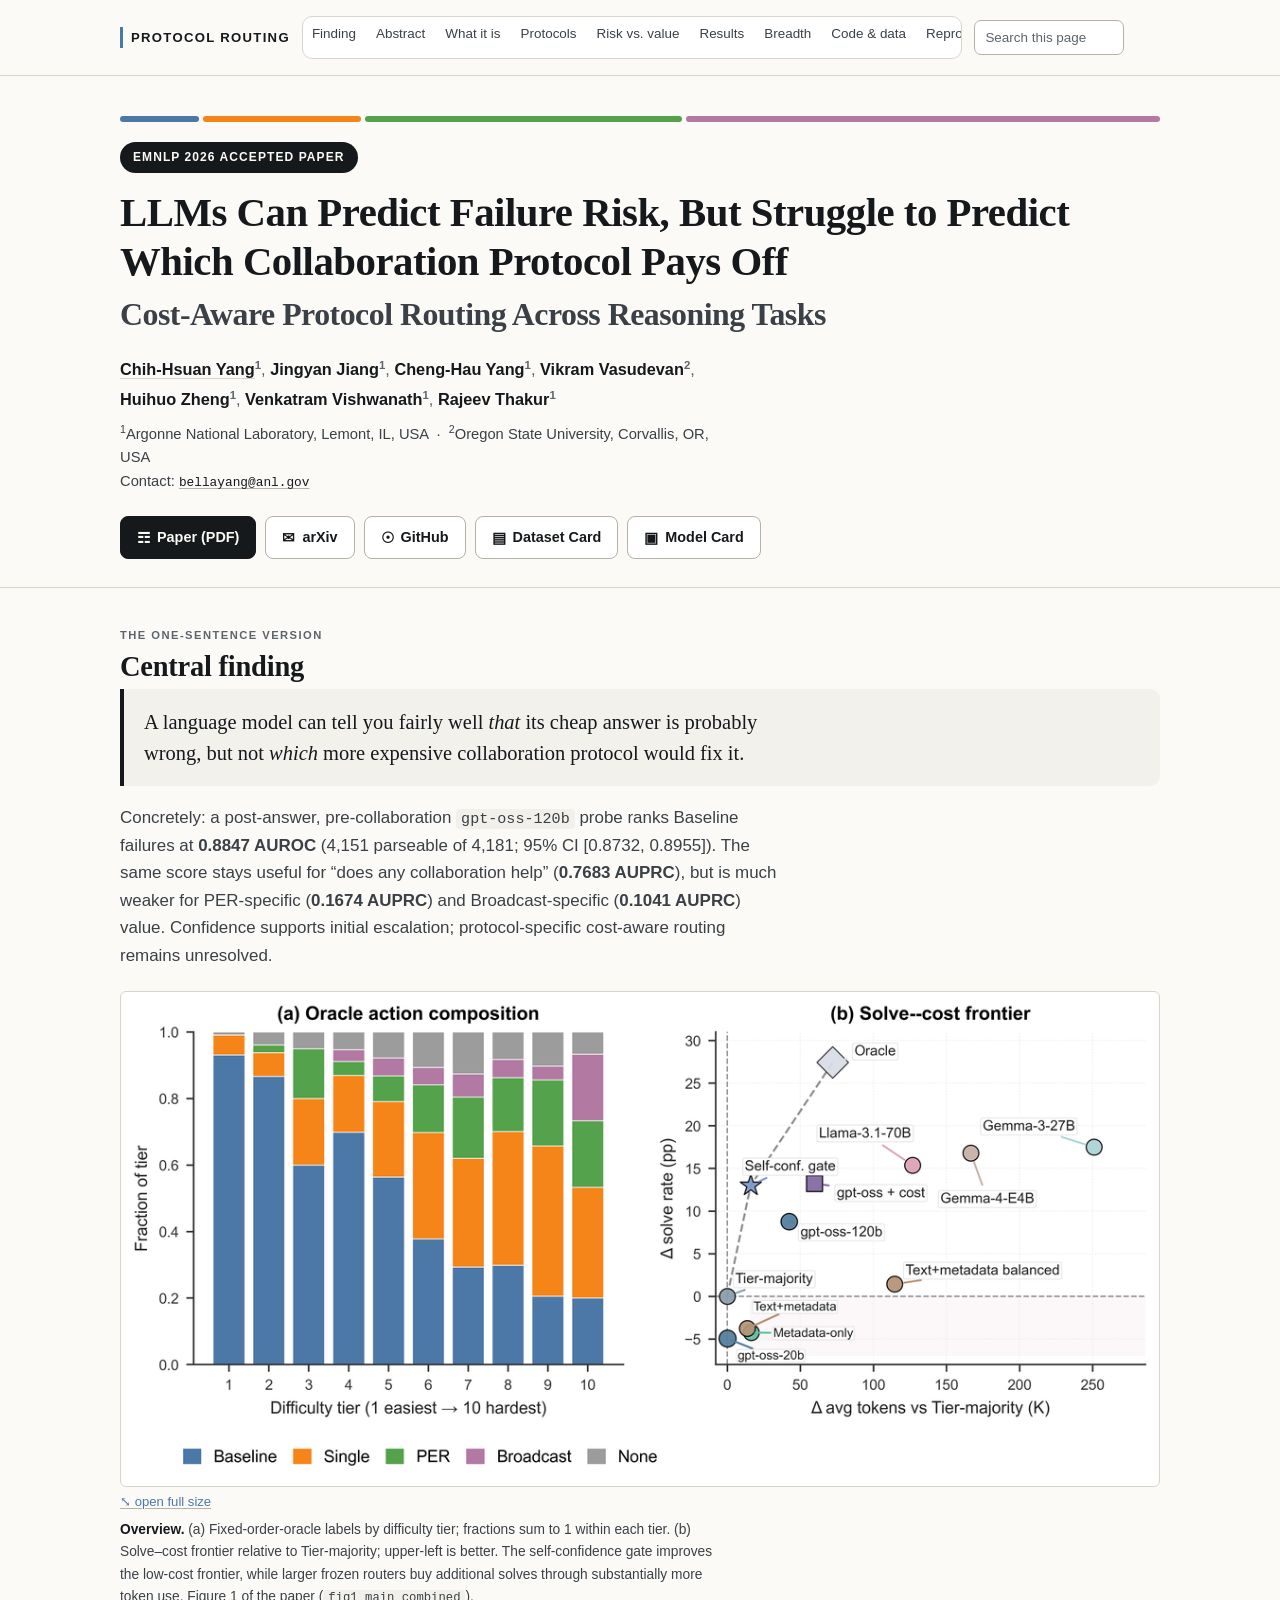
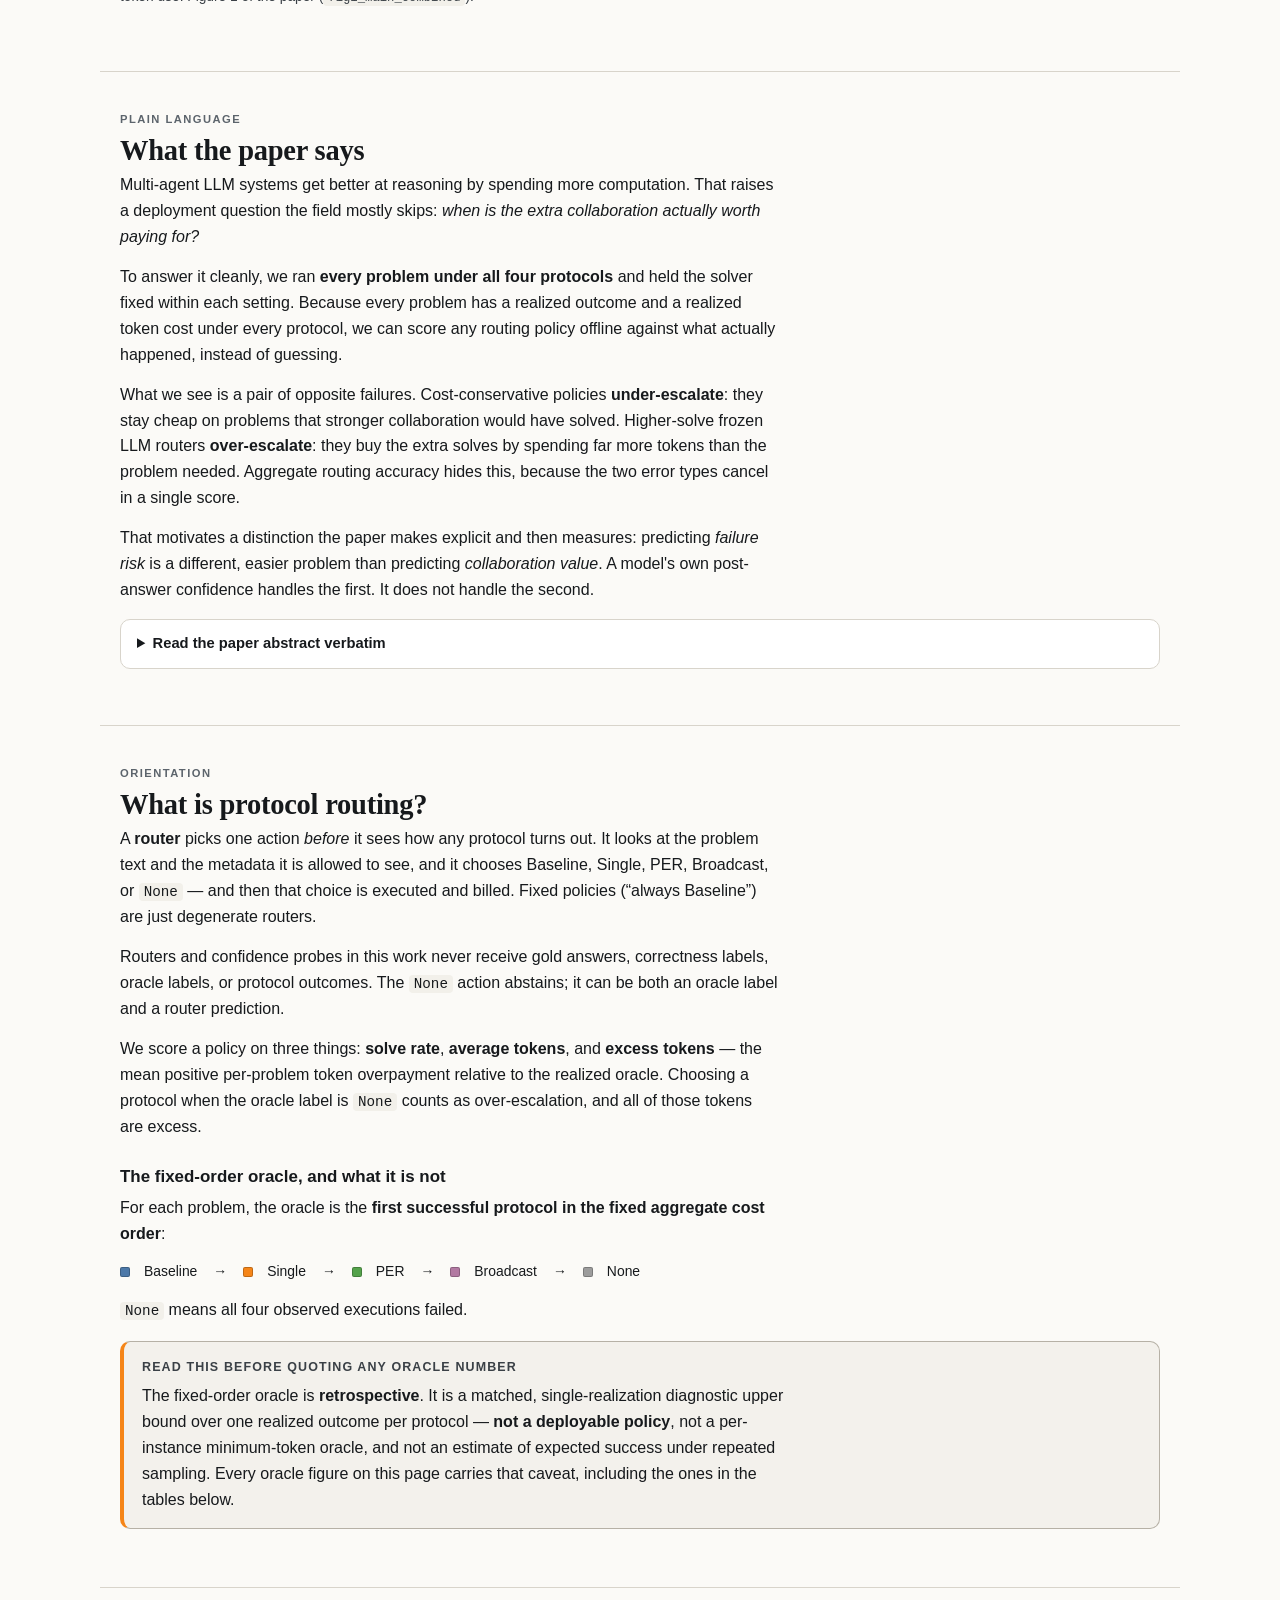
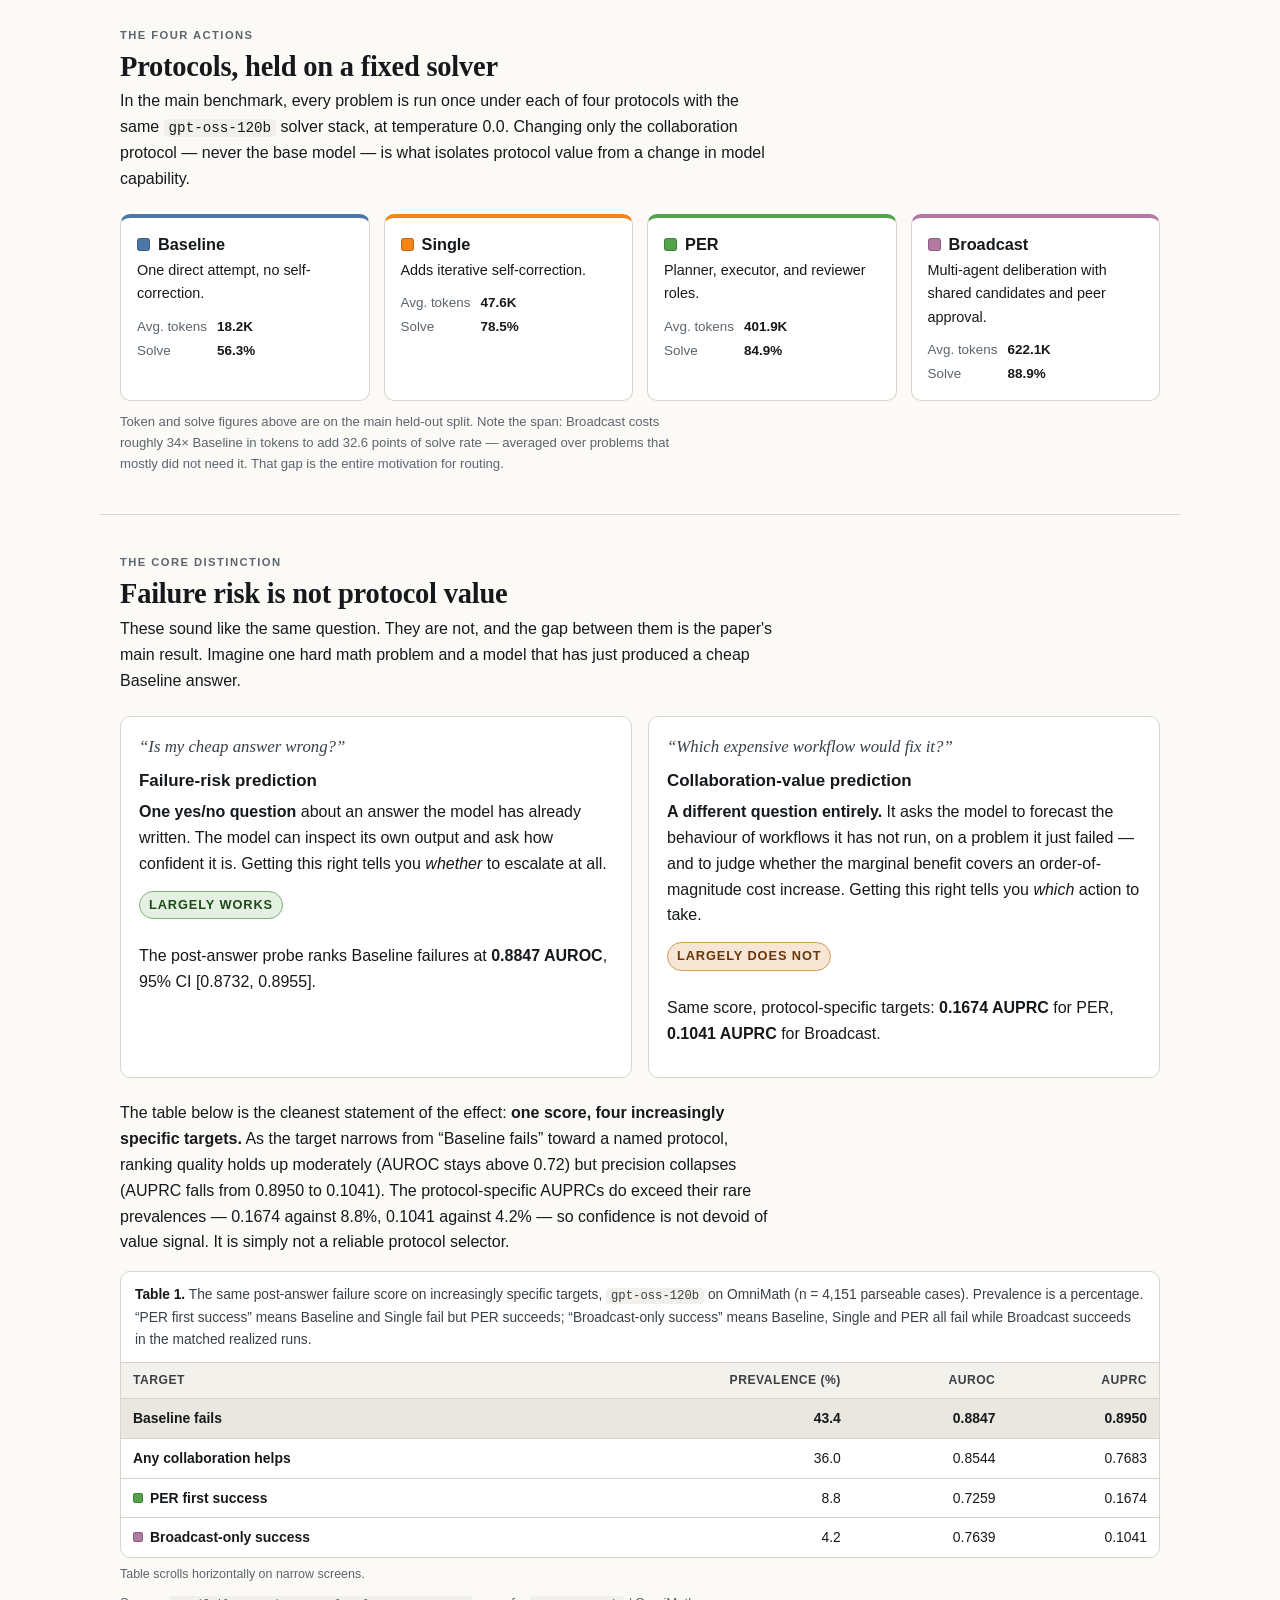
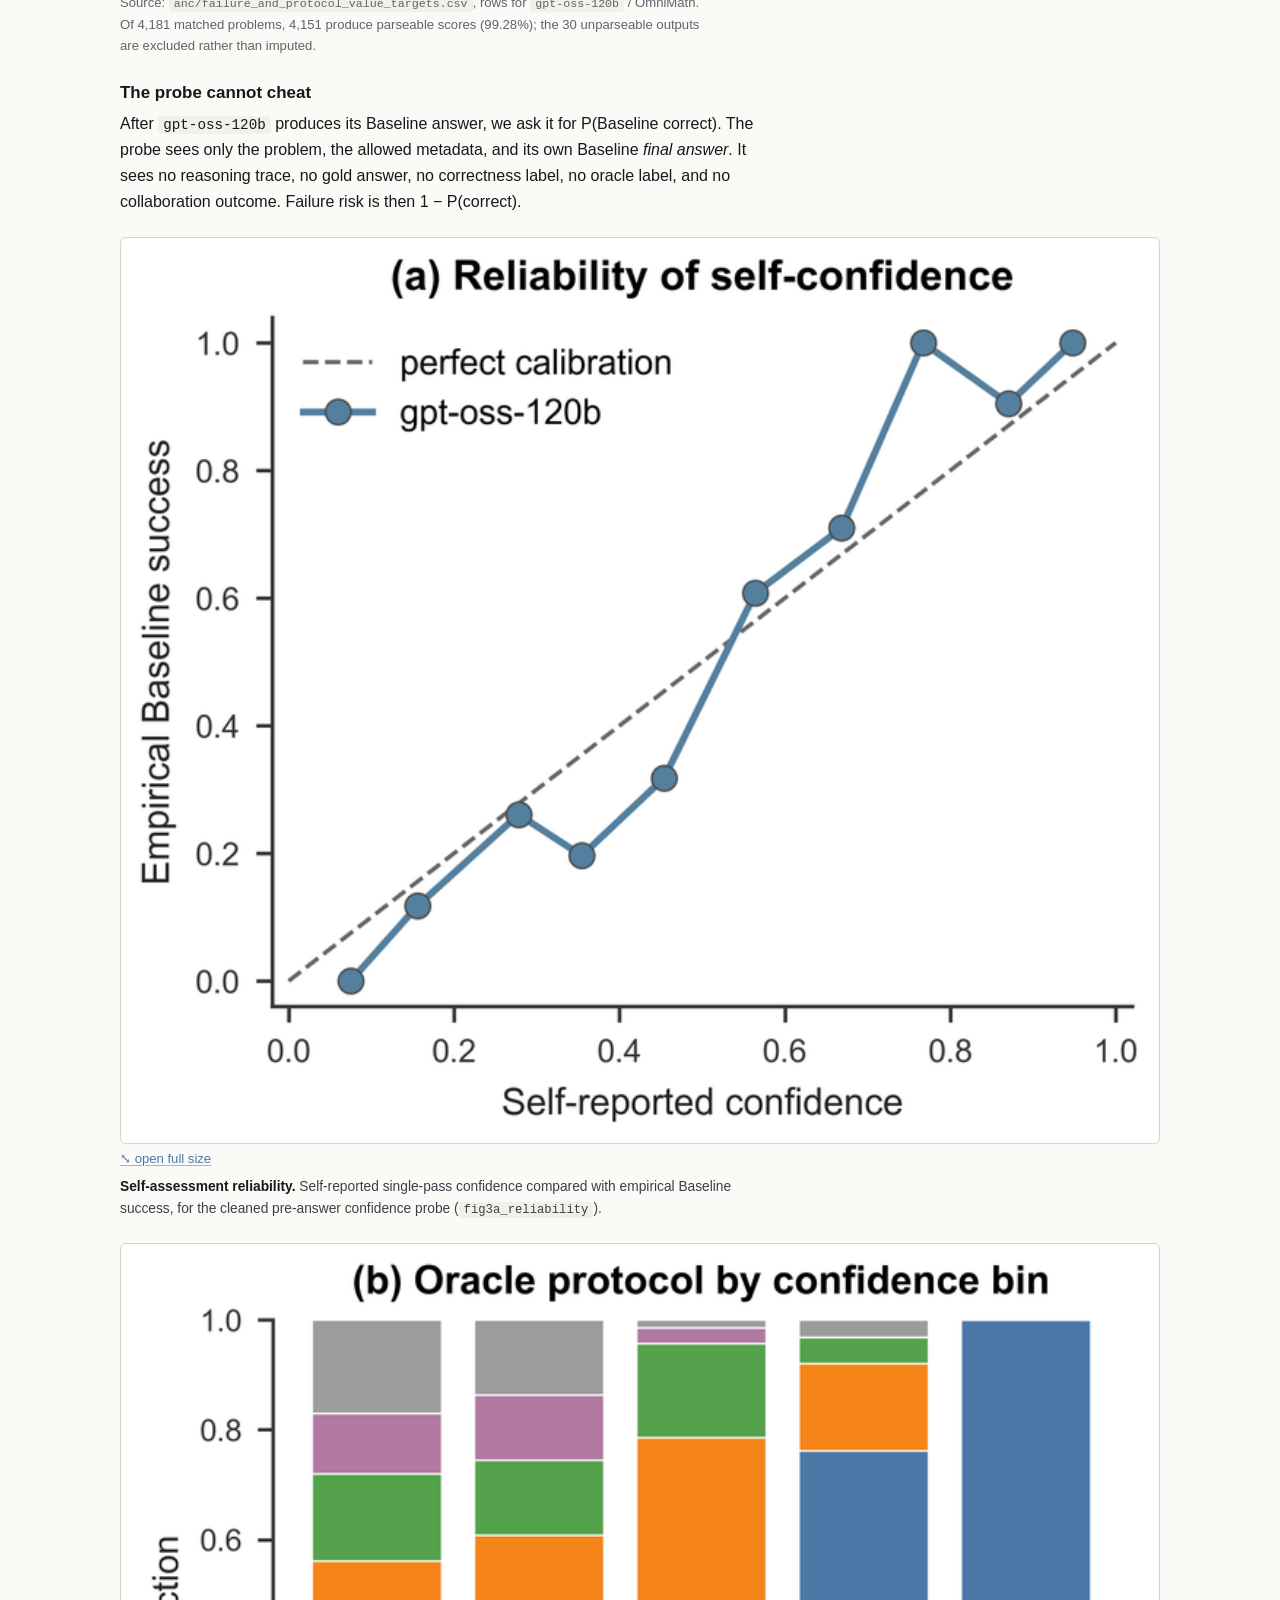
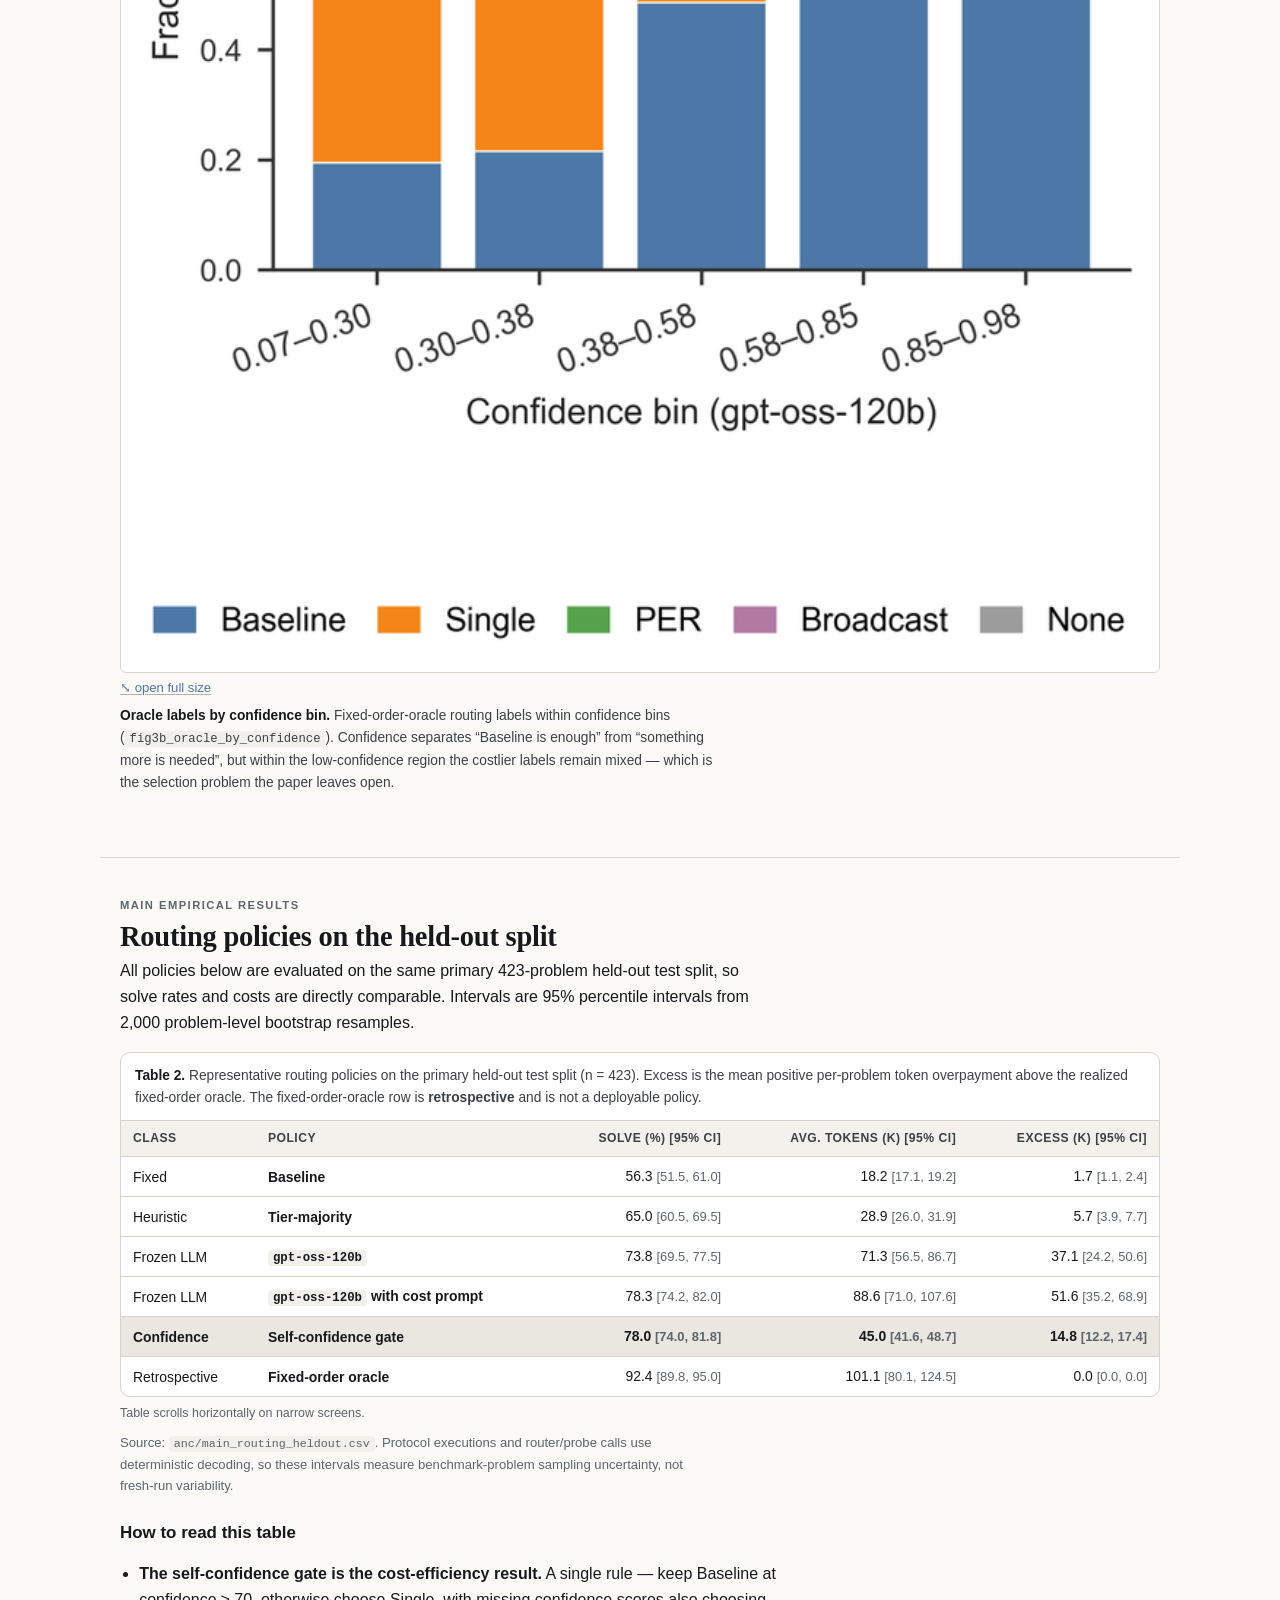
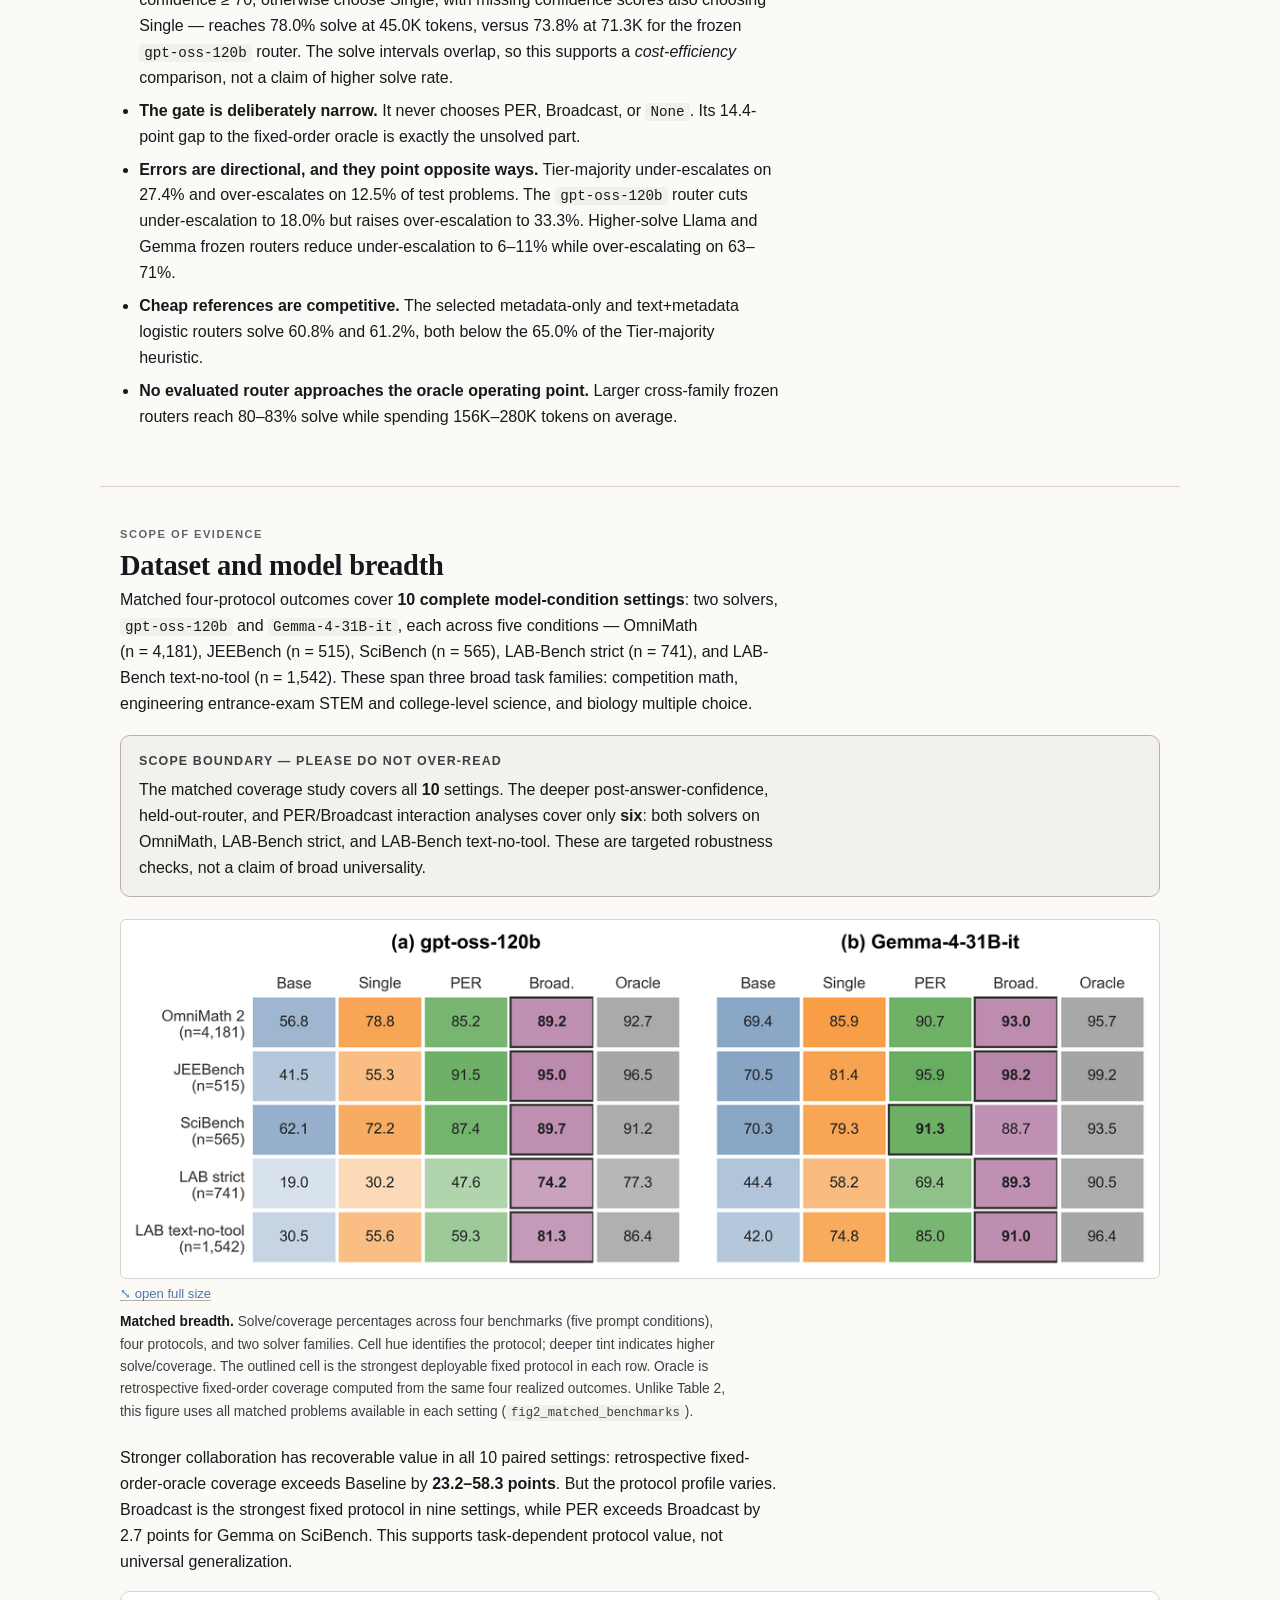
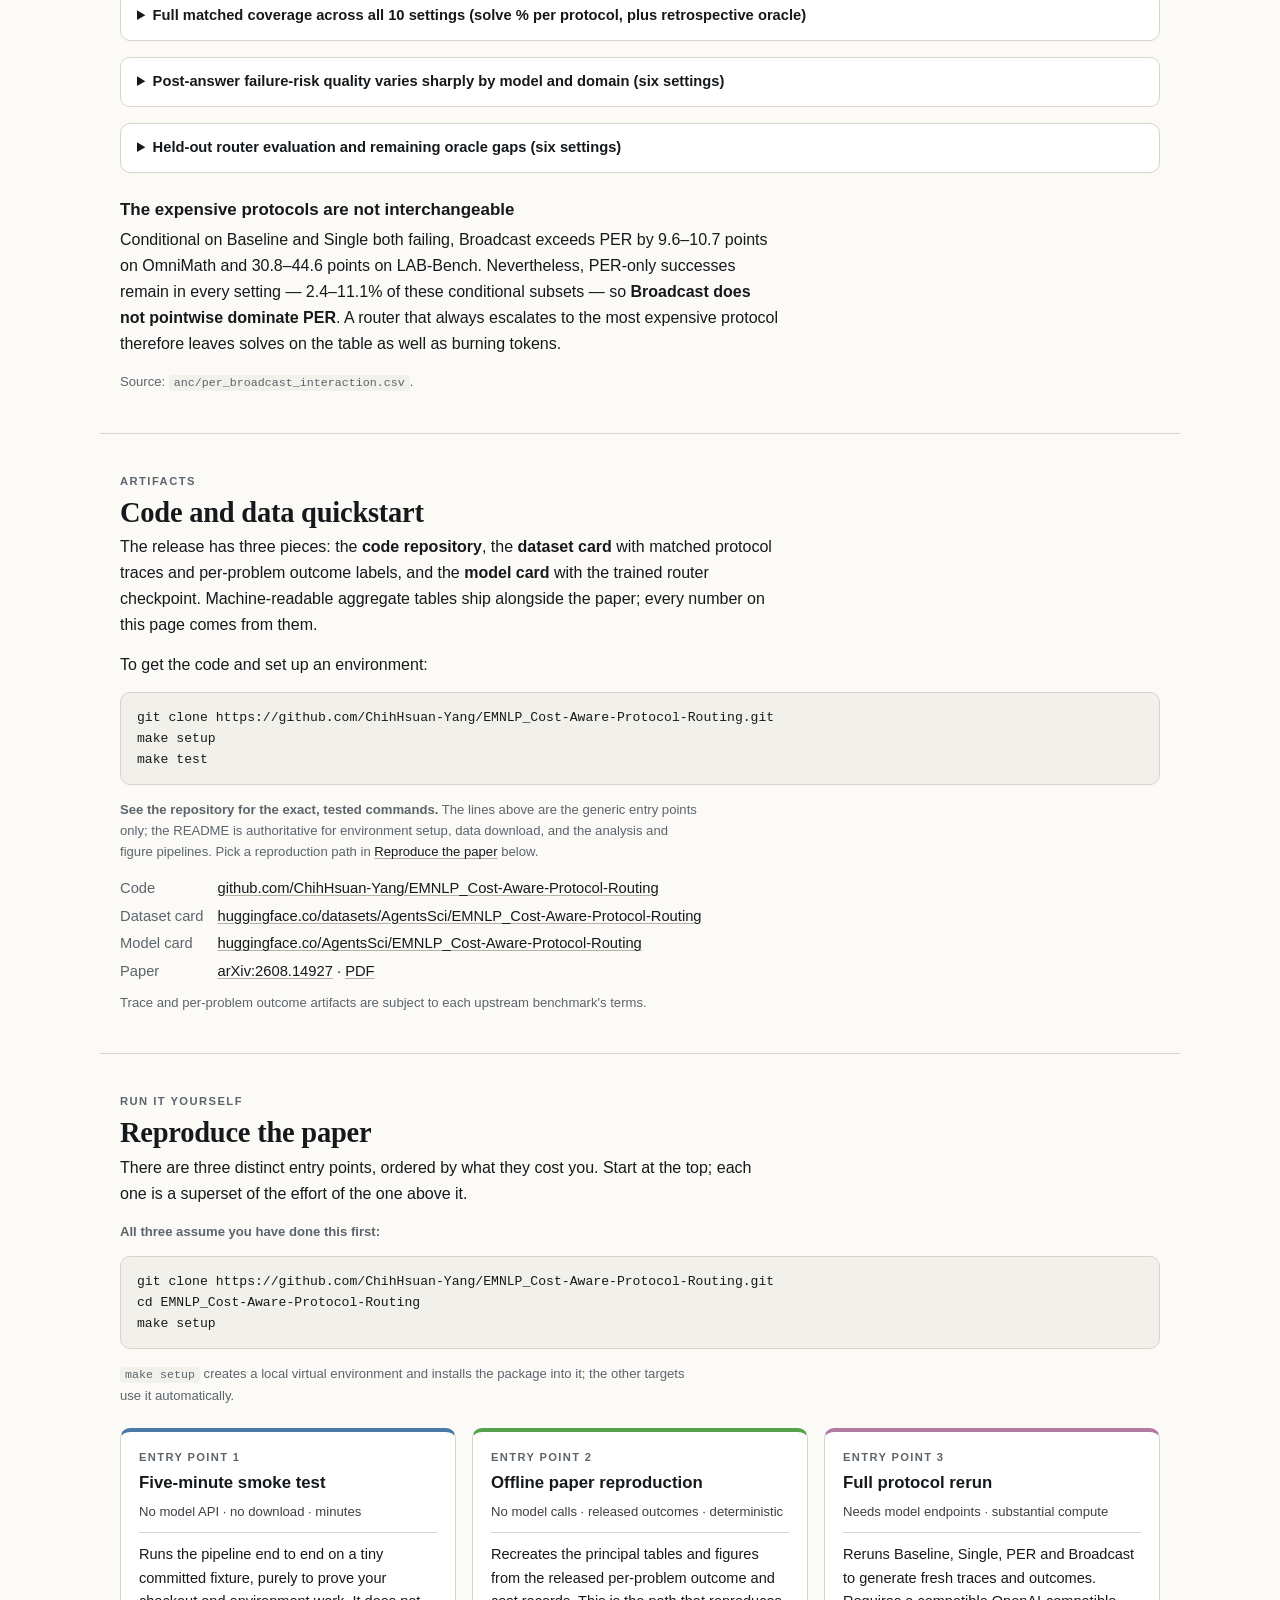
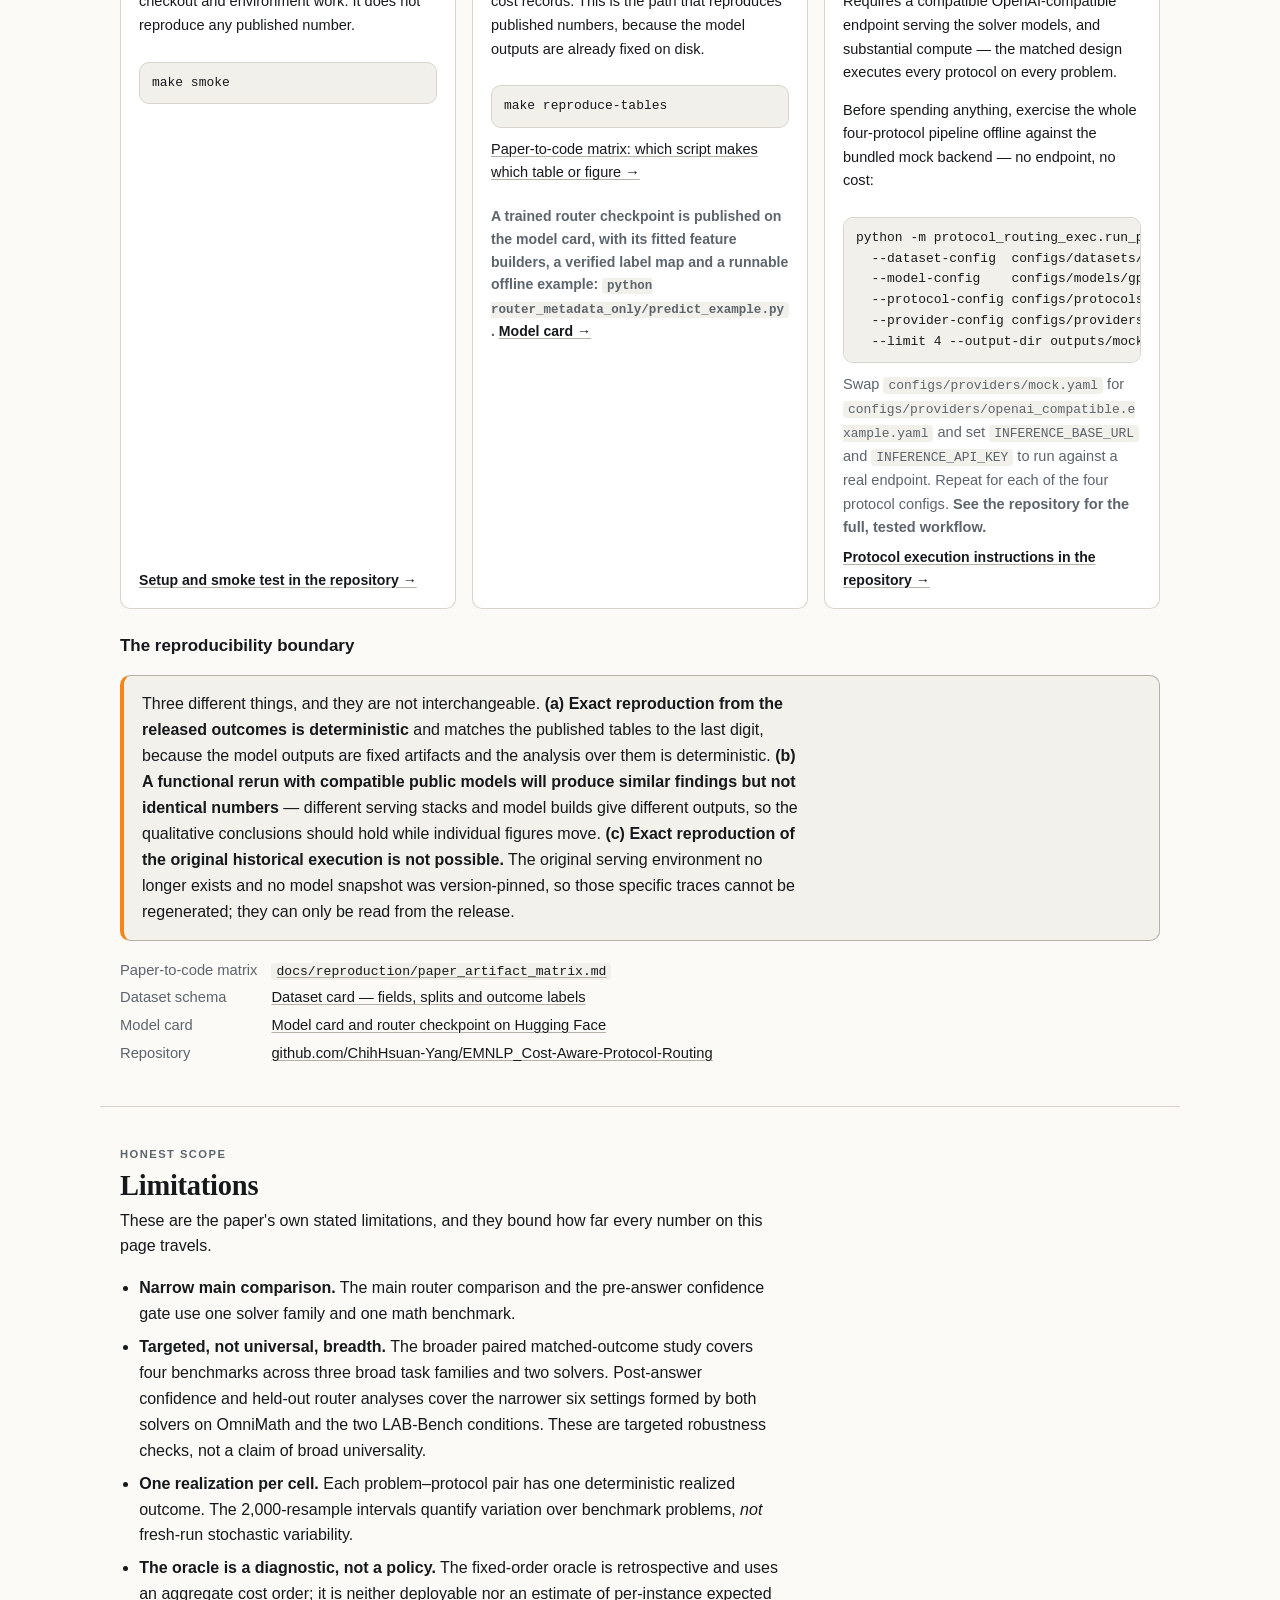
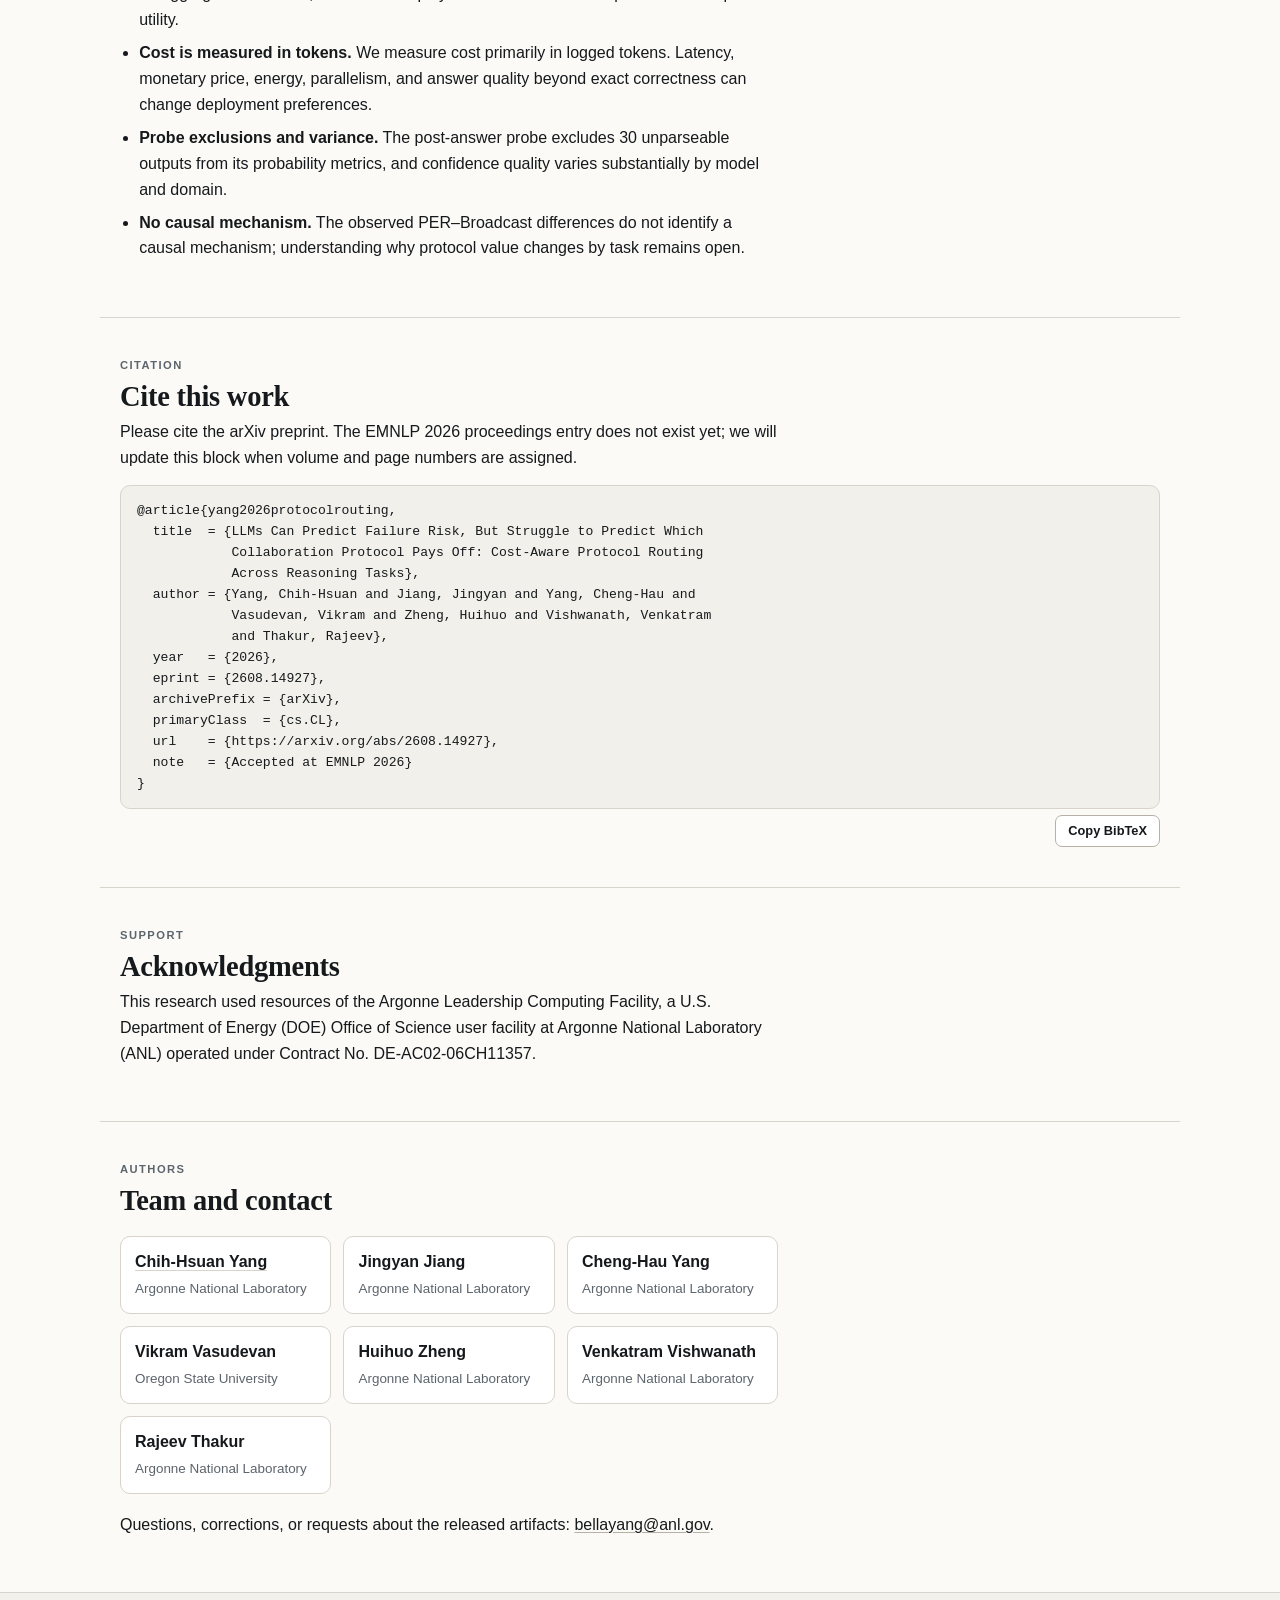
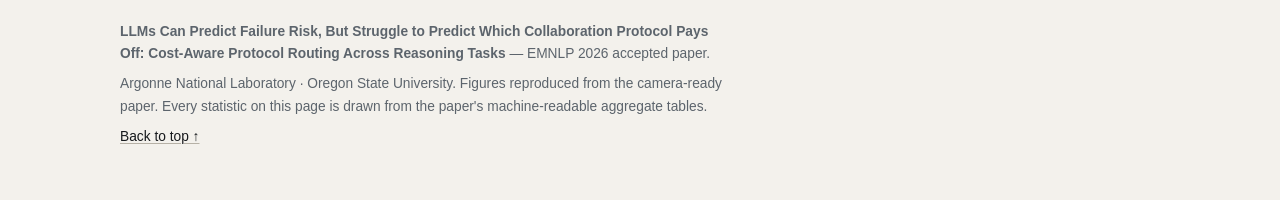
==== commit 0d33f2da: "Responsive figures, a visible zoom affordance, and a no-JS-safe nav Phones were downloading 4105px-w" ====
--- a/docs/site/index.html
+++ b/docs/site/index.html
@@ -70,7 +70,7 @@
 <nav class="nav" aria-label="Section navigation">
   <div class="nav-inner">
     <a class="nav-brand" href="#top">Protocol&nbsp;Routing</a>
-    <details class="nav-collapse" open>
+    <details class="nav-collapse">
       <summary>Sections</summary>
       <ul class="nav-links">
       <li><a href="#finding">Finding</a></li>
@@ -137,7 +137,7 @@
   <p class="lede" style="margin-top:18px">Concretely: a post-answer, pre-collaboration <code>gpt-oss-120b</code> probe ranks Baseline failures at <strong>0.8847 AUROC</strong> (4,151 parseable of 4,181; 95% CI [0.8732, 0.8955]). The same score stays useful for &ldquo;does any collaboration help&rdquo; (<strong>0.7683 AUPRC</strong>), but is much weaker for PER-specific (<strong>0.1674 AUPRC</strong>) and Broadcast-specific (<strong>0.1041 AUPRC</strong>) value. Confidence supports initial escalation; protocol-specific cost-aware routing remains unresolved.</p>
 
   <figure>
-    <a class="figzoom" href="assets/img/fig1_main_combined.png" target="_blank" rel="noopener" title="Open the full-resolution figure (4105×1918) in a new tab"><img src="assets/img/fig1_main_combined.png" width="4105" height="1918"
+    <a class="figzoom" href="assets/img/fig1_main_combined.png" target="_blank" rel="noopener" title="Open the full-resolution figure (4105×1918) in a new tab"><img src="assets/img/fig1_main_combined@1x.png" srcset="assets/img/fig1_main_combined@1x.png 1x, assets/img/fig1_main_combined@2x.png 2x" width="1080" height="505"
          alt="Two-panel overview figure. Left panel: stacked bars showing the fixed-order-oracle label composition across difficulty tiers, with Baseline, Single, PER, Broadcast and None shares summing to one within each tier; the Baseline share shrinks and the costlier-protocol and None shares grow as difficulty rises. Right panel: a solve-rate versus average-token-cost frontier in which the self-confidence gate sits up and to the left of the frozen large-language-model routers, which buy extra solves with substantially more tokens." loading="eager" decoding="async"></a>
     <figcaption><b>Overview.</b> (a) Fixed-order-oracle labels by difficulty tier; fractions sum to 1 within each tier. (b) Solve&ndash;cost frontier relative to Tier-majority; upper-left is better. The self-confidence gate improves the low-cost frontier, while larger frozen routers buy additional solves through substantially more token use. Figure&nbsp;1 of the paper (<code>fig1_main_combined</code>).</figcaption>
   </figure>
@@ -262,12 +262,12 @@
   <p>After <code>gpt-oss-120b</code> produces its Baseline answer, we ask it for P(Baseline correct). The probe sees only the problem, the allowed metadata, and its own Baseline <em>final answer</em>. It sees no reasoning trace, no gold answer, no correctness label, no oracle label, and no collaboration outcome. Failure risk is then 1&nbsp;&minus;&nbsp;P(correct).</p>
 
   <figure>
-    <a class="figzoom" href="assets/img/fig3a_reliability.png" target="_blank" rel="noopener" title="Open the full-resolution figure (1849×1609) in a new tab"><img src="assets/img/fig3a_reliability.png" width="1849" height="1609"
+    <a class="figzoom" href="assets/img/fig3a_reliability.png" target="_blank" rel="noopener" title="Open the full-resolution figure (1849×1609) in a new tab"><img src="assets/img/fig3a_reliability@1x.png" srcset="assets/img/fig3a_reliability@1x.png 1x, assets/img/fig3a_reliability@2x.png 2x" width="700" height="609"
          alt="Reliability diagram comparing self-reported single-pass confidence on the horizontal axis with empirical Baseline success rate on the vertical axis, plotted against a diagonal line of perfect calibration." loading="lazy" decoding="async"></a>
     <figcaption><b>Self-assessment reliability.</b> Self-reported single-pass confidence compared with empirical Baseline success, for the cleaned pre-answer confidence probe (<code>fig3a_reliability</code>).</figcaption>
   </figure>
   <figure>
-    <a class="figzoom" href="assets/img/fig3b_oracle_by_confidence.png" target="_blank" rel="noopener" title="Open the full-resolution figure (1946×1927) in a new tab"><img src="assets/img/fig3b_oracle_by_confidence.png" width="1946" height="1927"
+    <a class="figzoom" href="assets/img/fig3b_oracle_by_confidence.png" target="_blank" rel="noopener" title="Open the full-resolution figure (1946×1927) in a new tab"><img src="assets/img/fig3b_oracle_by_confidence@1x.png" srcset="assets/img/fig3b_oracle_by_confidence@1x.png 1x, assets/img/fig3b_oracle_by_confidence@2x.png 2x" width="700" height="693"
          alt="Stacked bar chart showing the distribution of fixed-order-oracle routing labels within each bin of self-reported confidence; the Baseline share dominates high-confidence bins while costlier-protocol and None labels concentrate in low-confidence bins." loading="lazy" decoding="async"></a>
     <figcaption><b>Oracle labels by confidence bin.</b> Fixed-order-oracle routing labels within confidence bins (<code>fig3b_oracle_by_confidence</code>). Confidence separates &ldquo;Baseline is enough&rdquo; from &ldquo;something more is needed&rdquo;, but within the low-confidence region the costlier labels remain mixed &mdash; which is the selection problem the paper leaves open.</figcaption>
   </figure>
@@ -322,7 +322,7 @@
   </div>
 
   <figure>
-    <a class="figzoom" href="assets/img/fig2_matched_benchmarks.png" target="_blank" rel="noopener" title="Open the full-resolution figure (3961×1328) in a new tab"><img src="assets/img/fig2_matched_benchmarks.png" width="3961" height="1328"
+    <a class="figzoom" href="assets/img/fig2_matched_benchmarks.png" target="_blank" rel="noopener" title="Open the full-resolution figure (3961×1328) in a new tab"><img src="assets/img/fig2_matched_benchmarks@1x.png" srcset="assets/img/fig2_matched_benchmarks@1x.png 1x, assets/img/fig2_matched_benchmarks@2x.png 2x" width="1080" height="362"
          alt="Heatmap grid of matched solve and coverage percentages. Rows are the ten solver-by-condition settings; columns are the Baseline, Single, PER and Broadcast protocols plus the retrospective fixed-order oracle. Cell hue identifies the protocol and deeper tint indicates higher solve or coverage, with the strongest deployable fixed protocol in each row outlined." loading="lazy" decoding="async"></a>
     <figcaption><b>Matched breadth.</b> Solve/coverage percentages across four benchmarks (five prompt conditions), four protocols, and two solver families. Cell hue identifies the protocol; deeper tint indicates higher solve/coverage. The outlined cell is the strongest deployable fixed protocol in each row. Oracle is retrospective fixed-order coverage computed from the same four realized outcomes. Unlike Table&nbsp;2, this figure uses all matched problems available in each setting (<code>fig2_matched_benchmarks</code>).</figcaption>
   </figure>
--- a/docs/site/assets/css/main.css
+++ b/docs/site/assets/css/main.css
@@ -402,6 +402,10 @@
   position: relative;
   border-radius: 6px;
   outline-offset: 3px;
+  /* A tooltip is not an affordance: it needs a pointer, a hover, and a wait,
+     and it does not exist at all on touch. Show the cursor change, and keep a
+     persistent caption (below) so the zoom is discoverable without hovering. */
+  cursor: zoom-in;
 }
 a.figzoom img {
   display: block;
@@ -410,31 +414,16 @@
   border-radius: 6px;
 }
 a.figzoom::after {
-  content: "Open full size \2197";
-  position: absolute;
-  right: .55rem;
-  bottom: .55rem;
-  padding: .3rem .55rem;
-  font-size: .78rem;
-  line-height: 1;
-  border-radius: 4px;
-  background: rgba(22, 33, 58, .82);
-  color: #fff;
-  opacity: 0;
-  transition: opacity .15s ease-in-out;
-  pointer-events: none;
+  content: "\2921  open full size";
+  display: block;
+  margin-top: 6px;
+  font-size: .82rem;
+  line-height: 1.3;
+  color: var(--accent, #4C78A8);
+  font-variant-numeric: tabular-nums;
 }
 a.figzoom:hover::after,
-a.figzoom:focus-visible::after { opacity: 1; }
-
-/* Keep the affordance discoverable without a pointer, and for anyone who has
-   asked for reduced motion (where a hover transition may not be noticed). */
-@media (hover: none) {
-  a.figzoom::after { opacity: 1; }
-}
-@media (prefers-reduced-motion: reduce) {
-  a.figzoom::after { transition: none; }
-}
+a.figzoom:focus-visible::after { text-decoration: underline; }
 
 /* Author profile links. Styling is ready so adding one is a single <a> tag;
    see the comment beside the author list in index.html. */
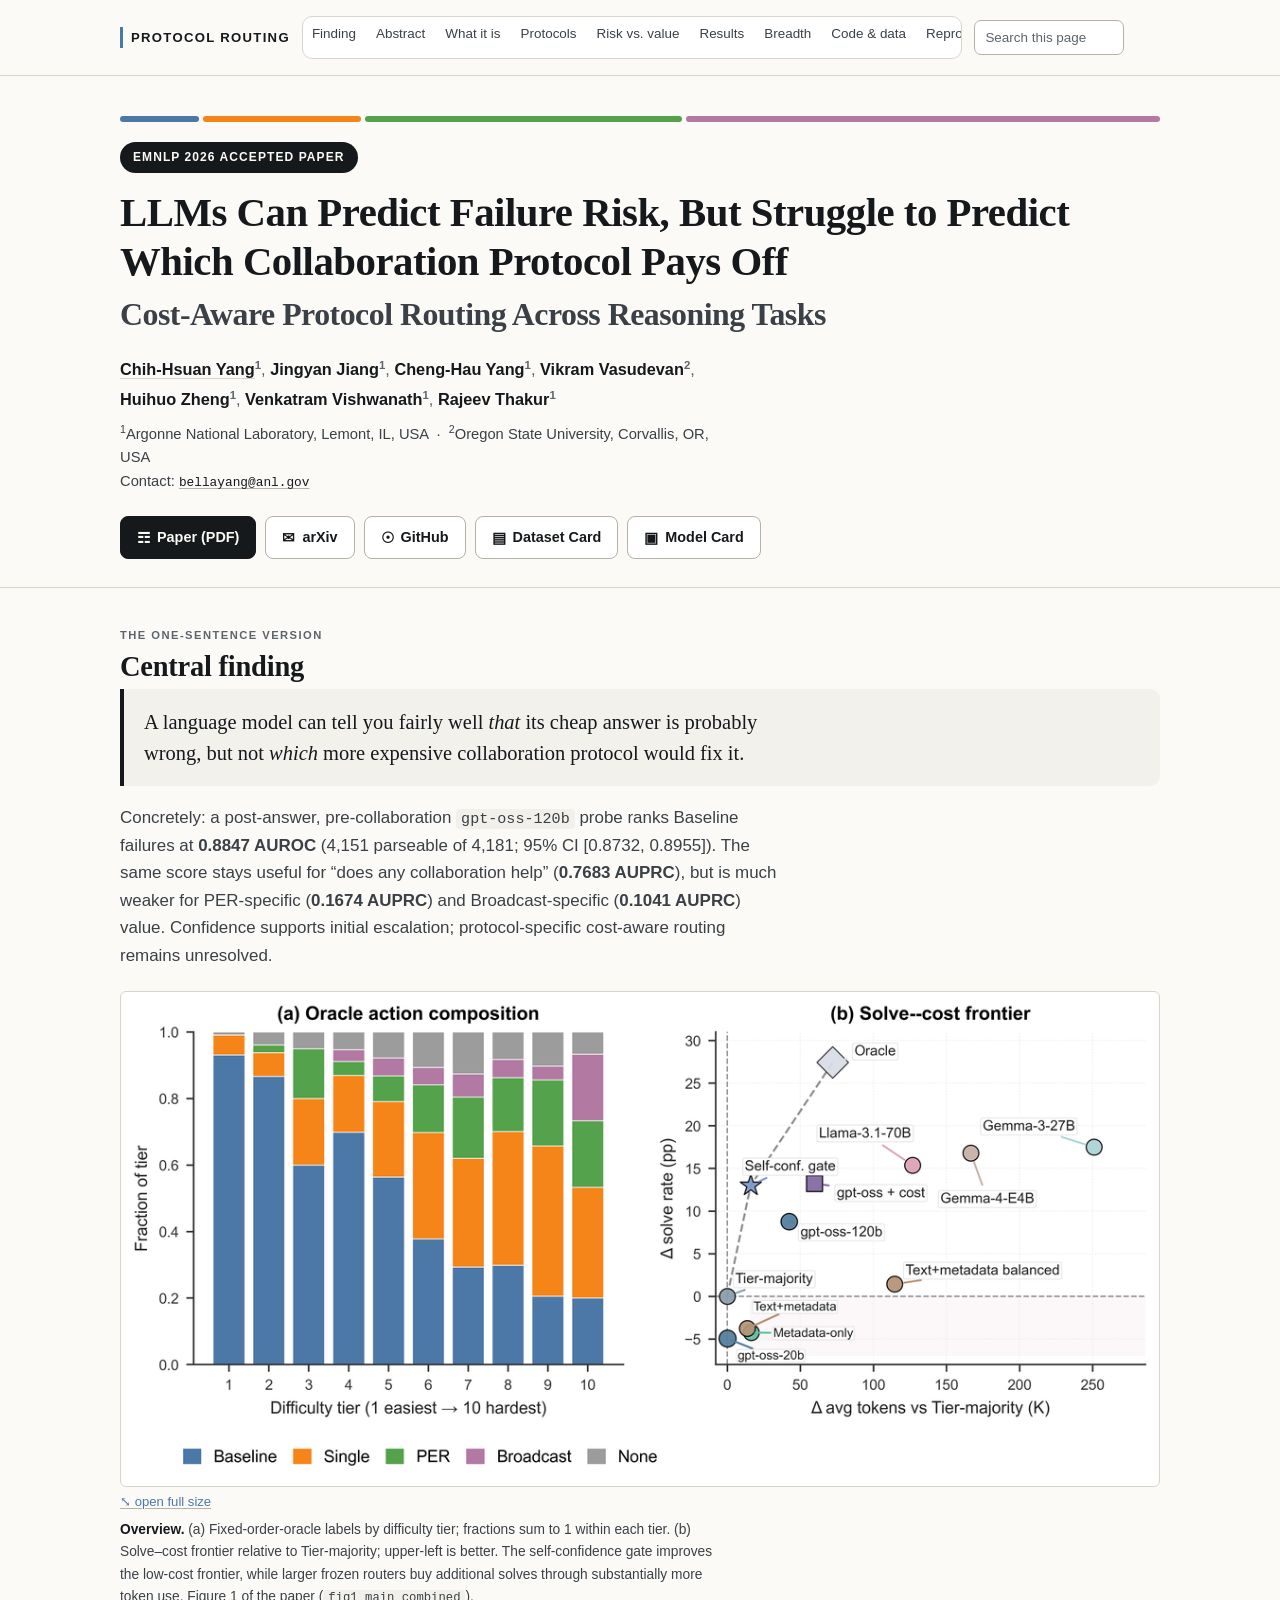
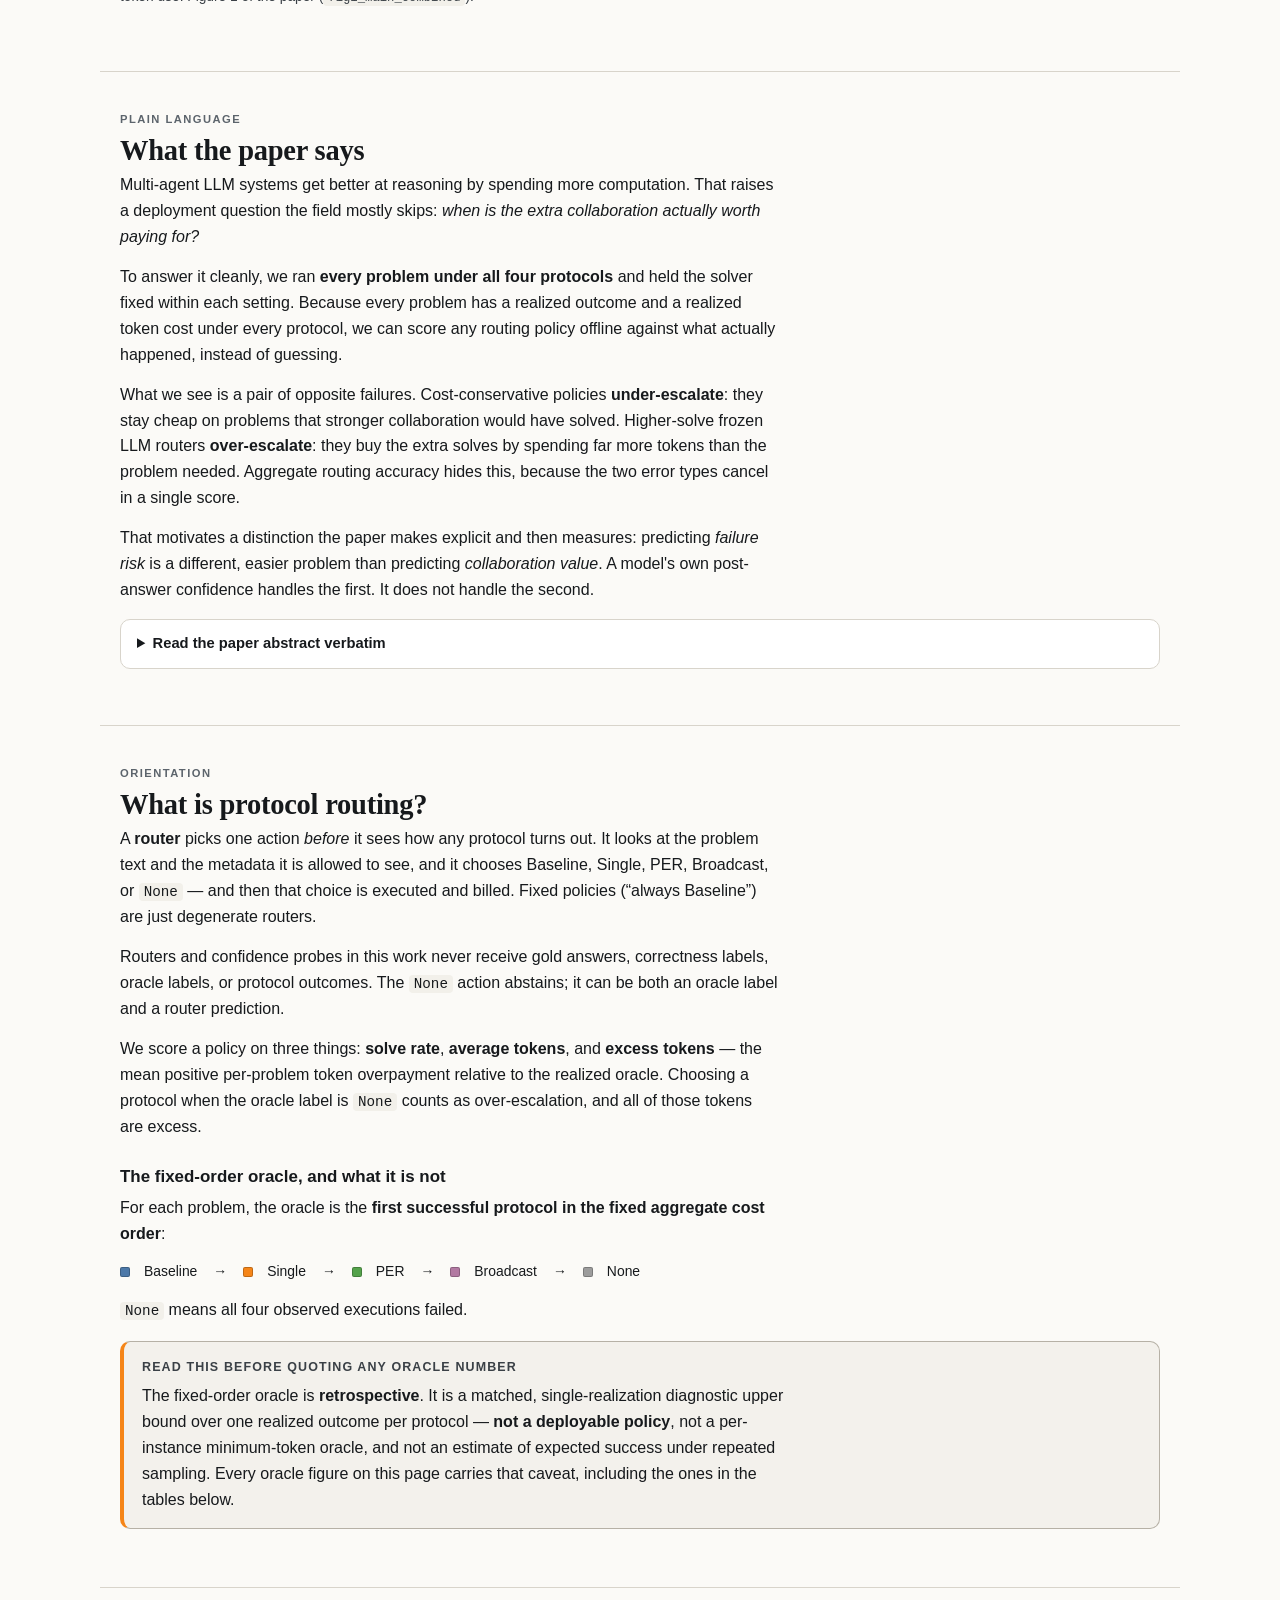
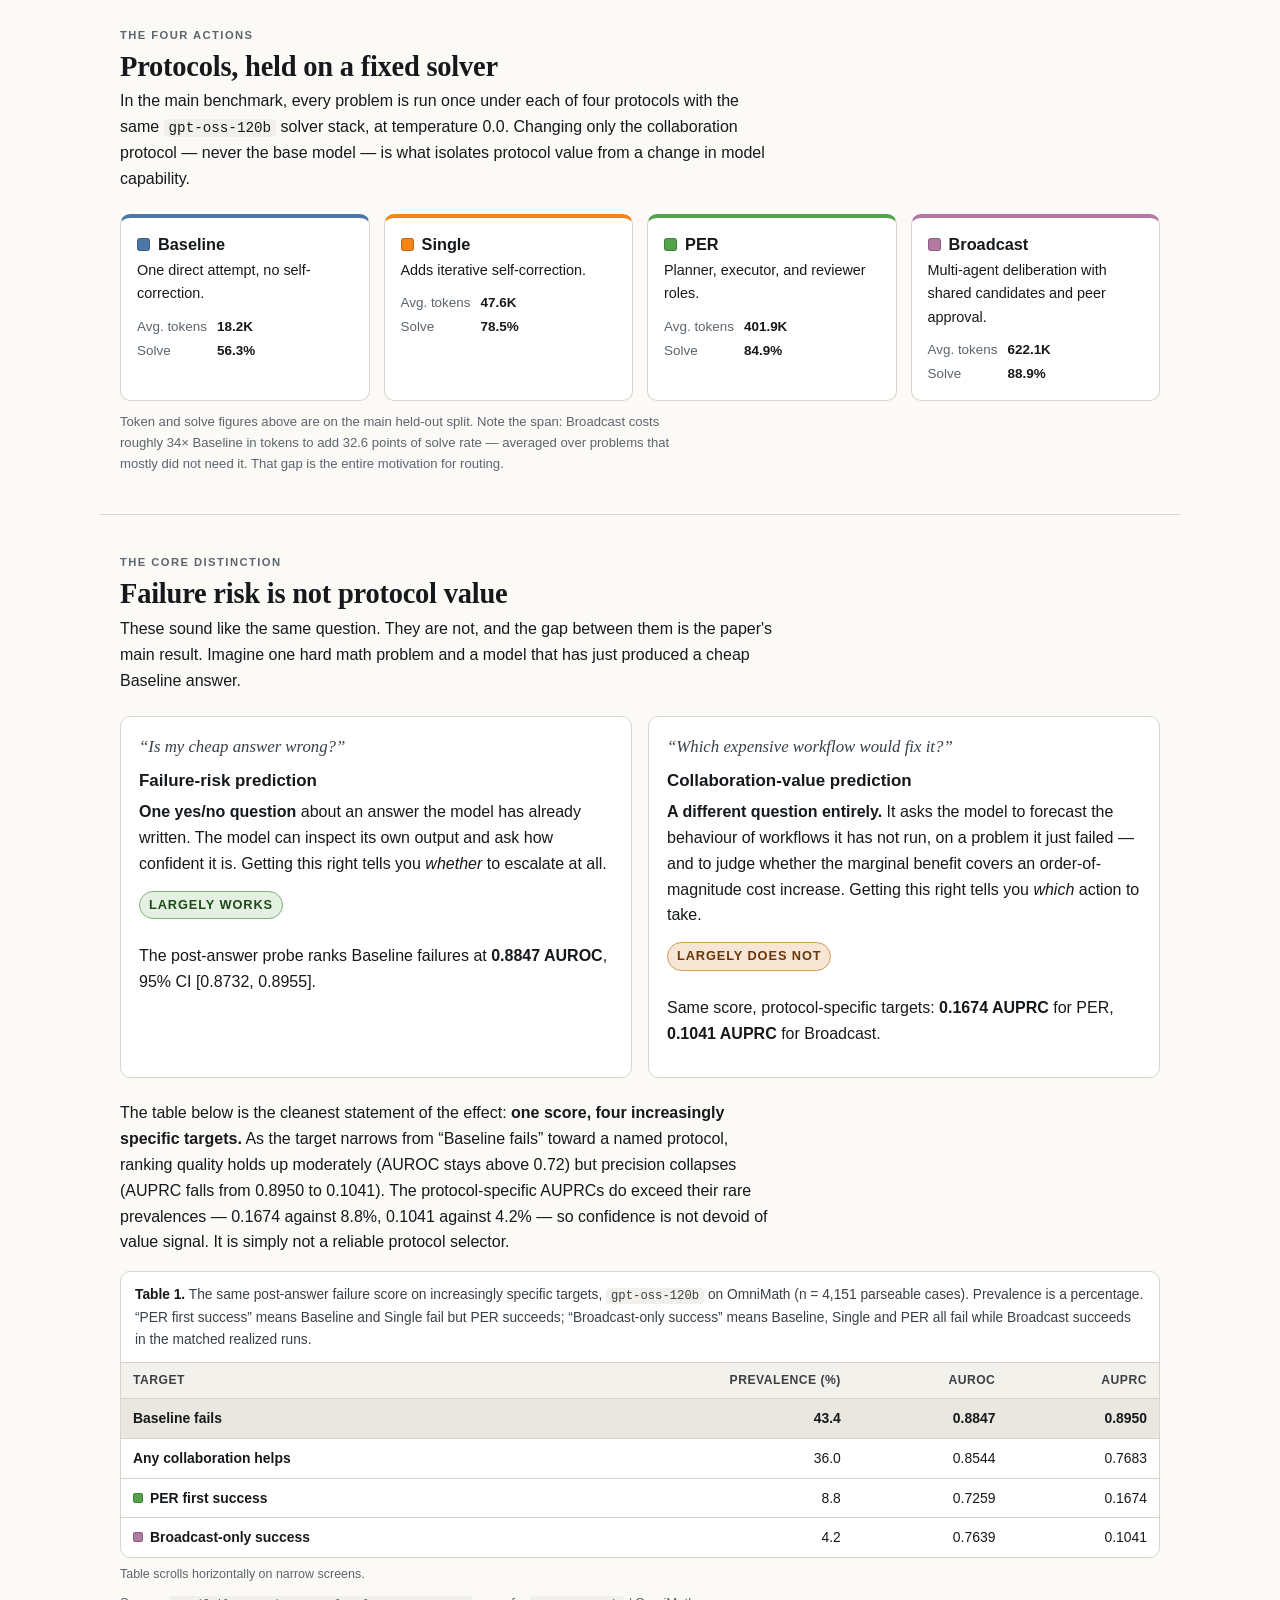
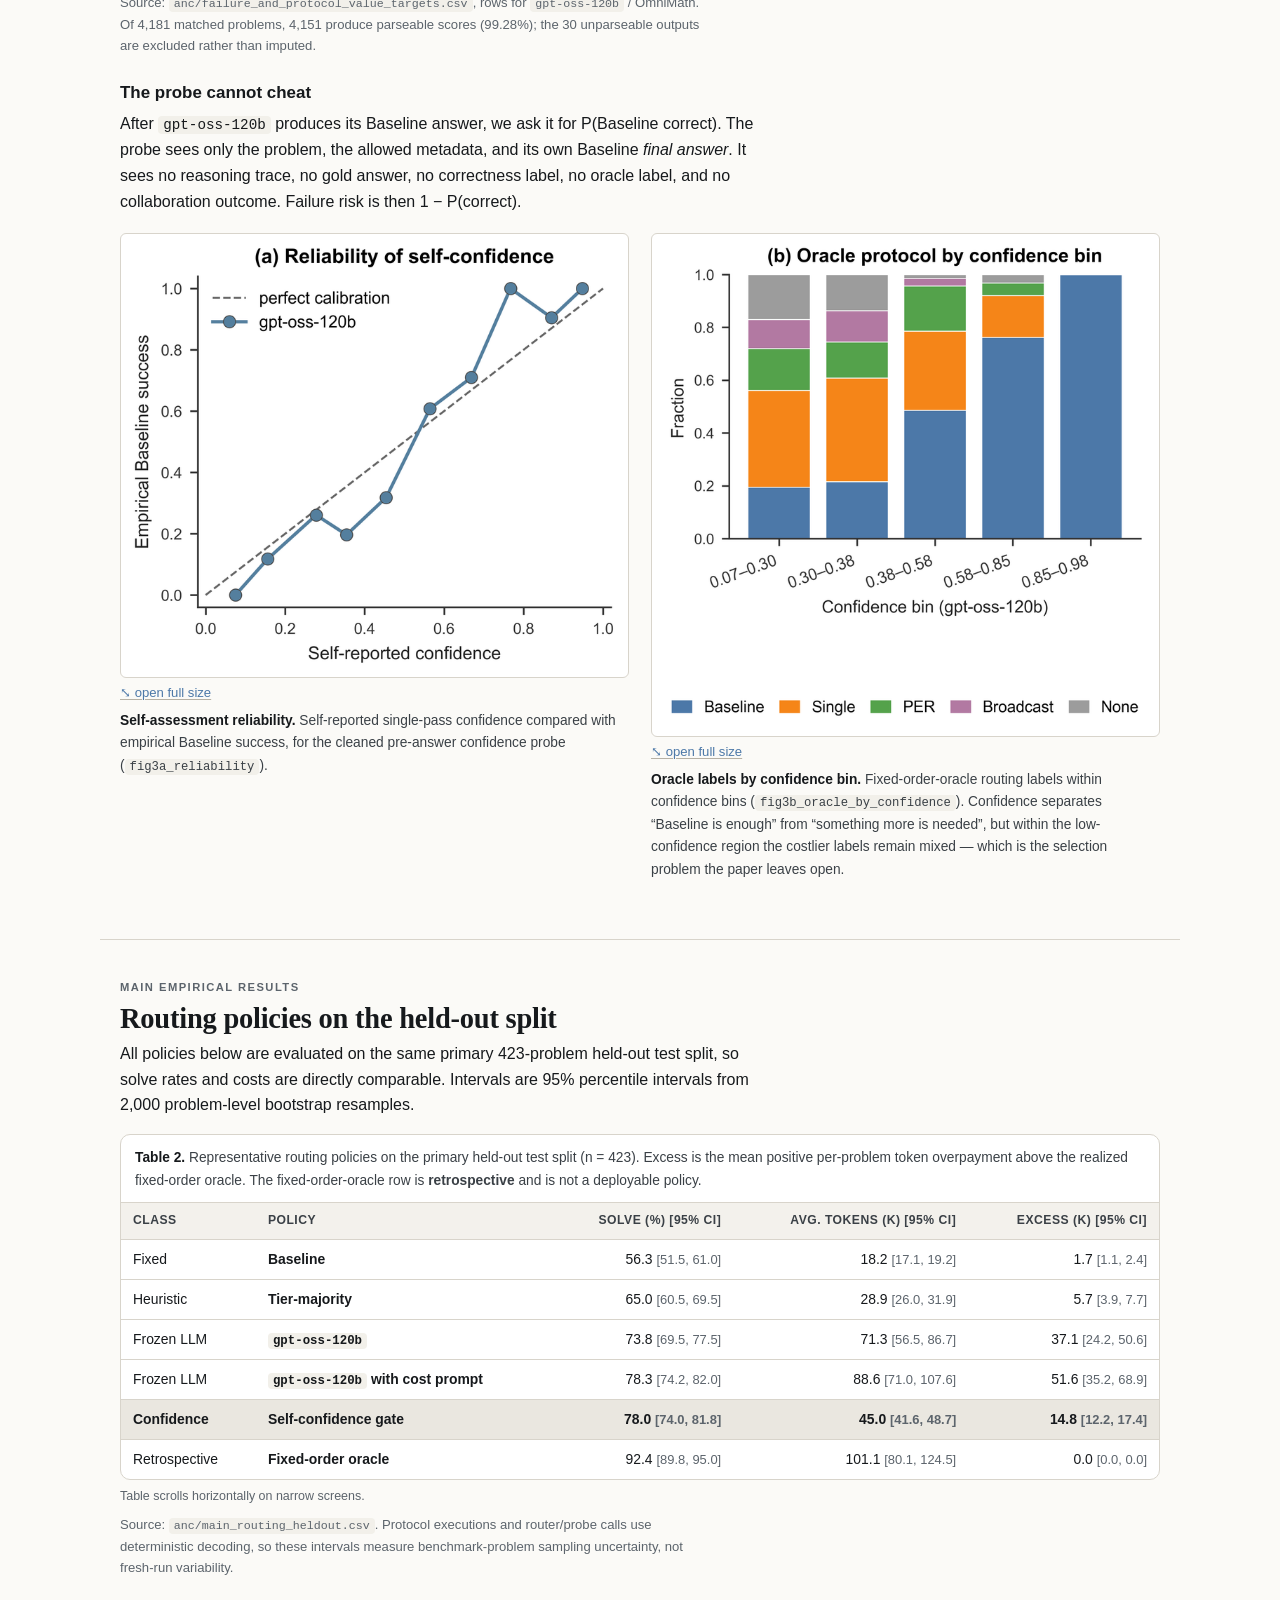
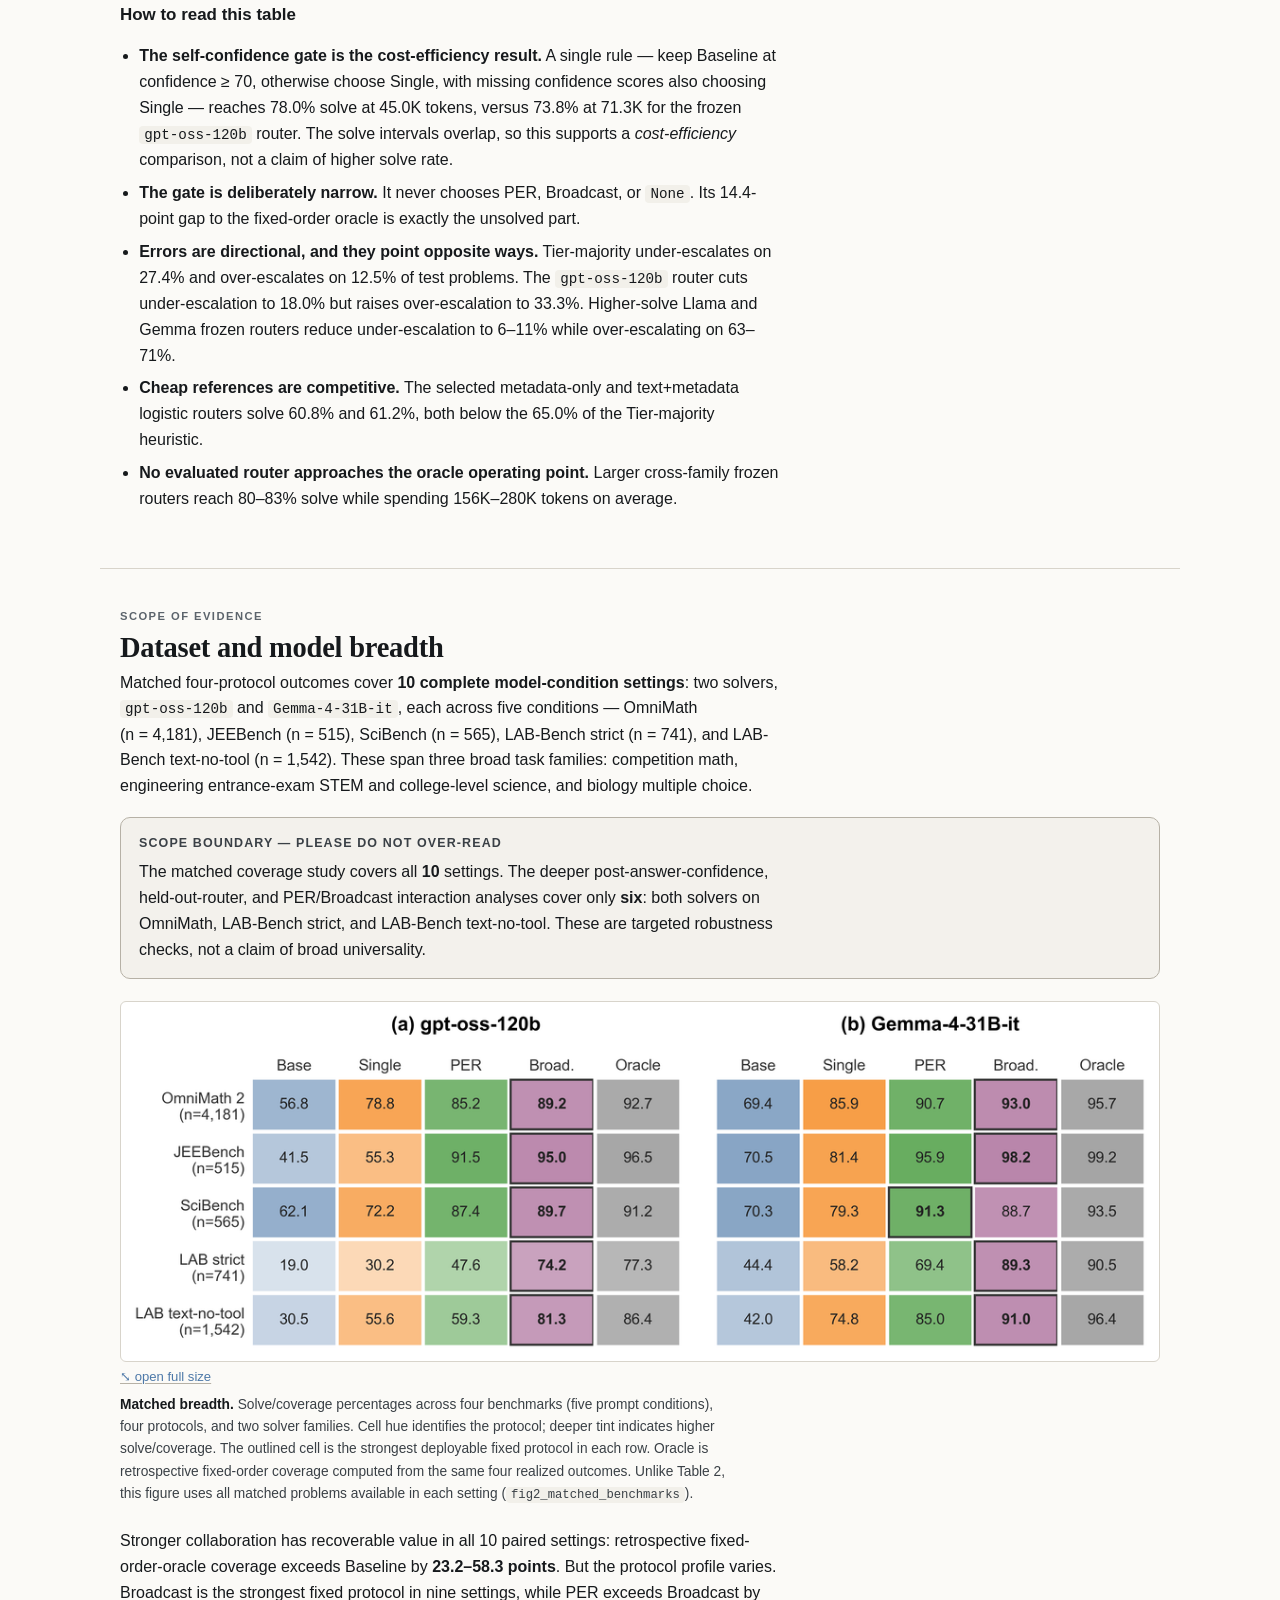
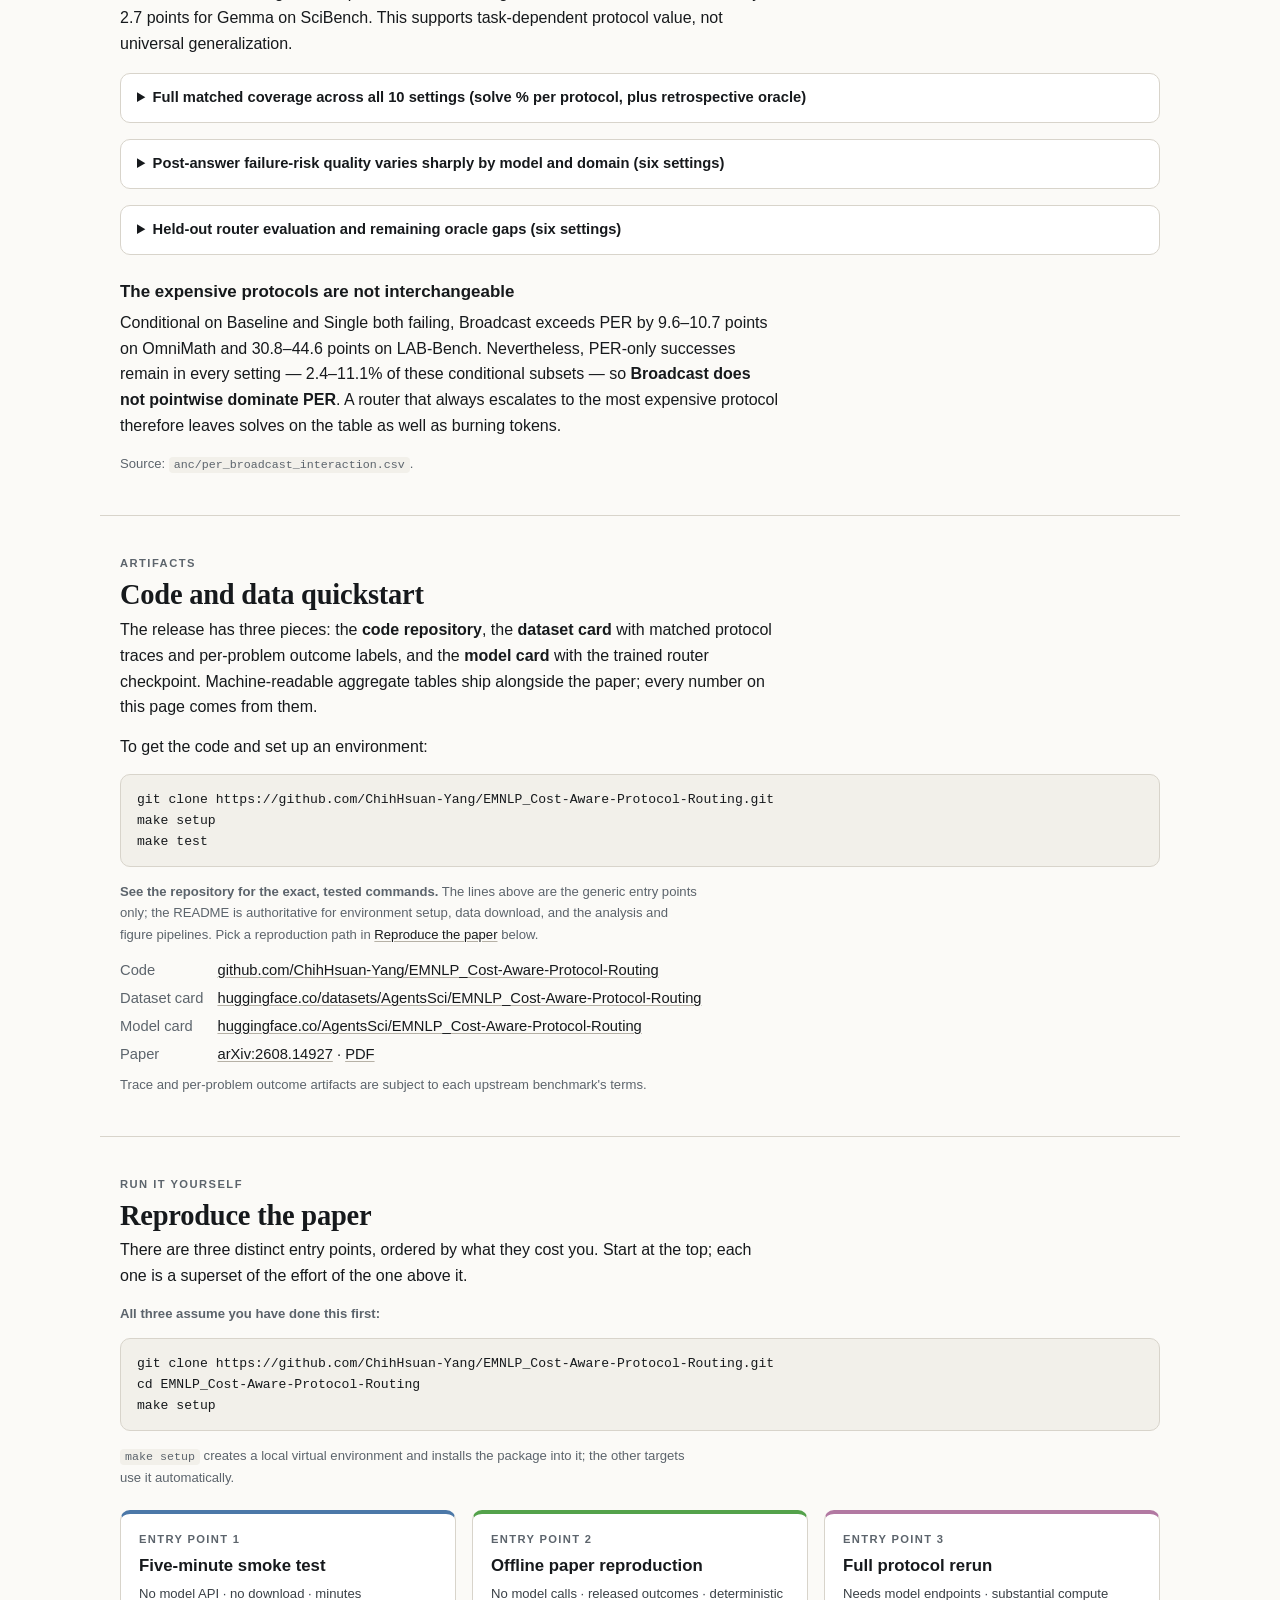
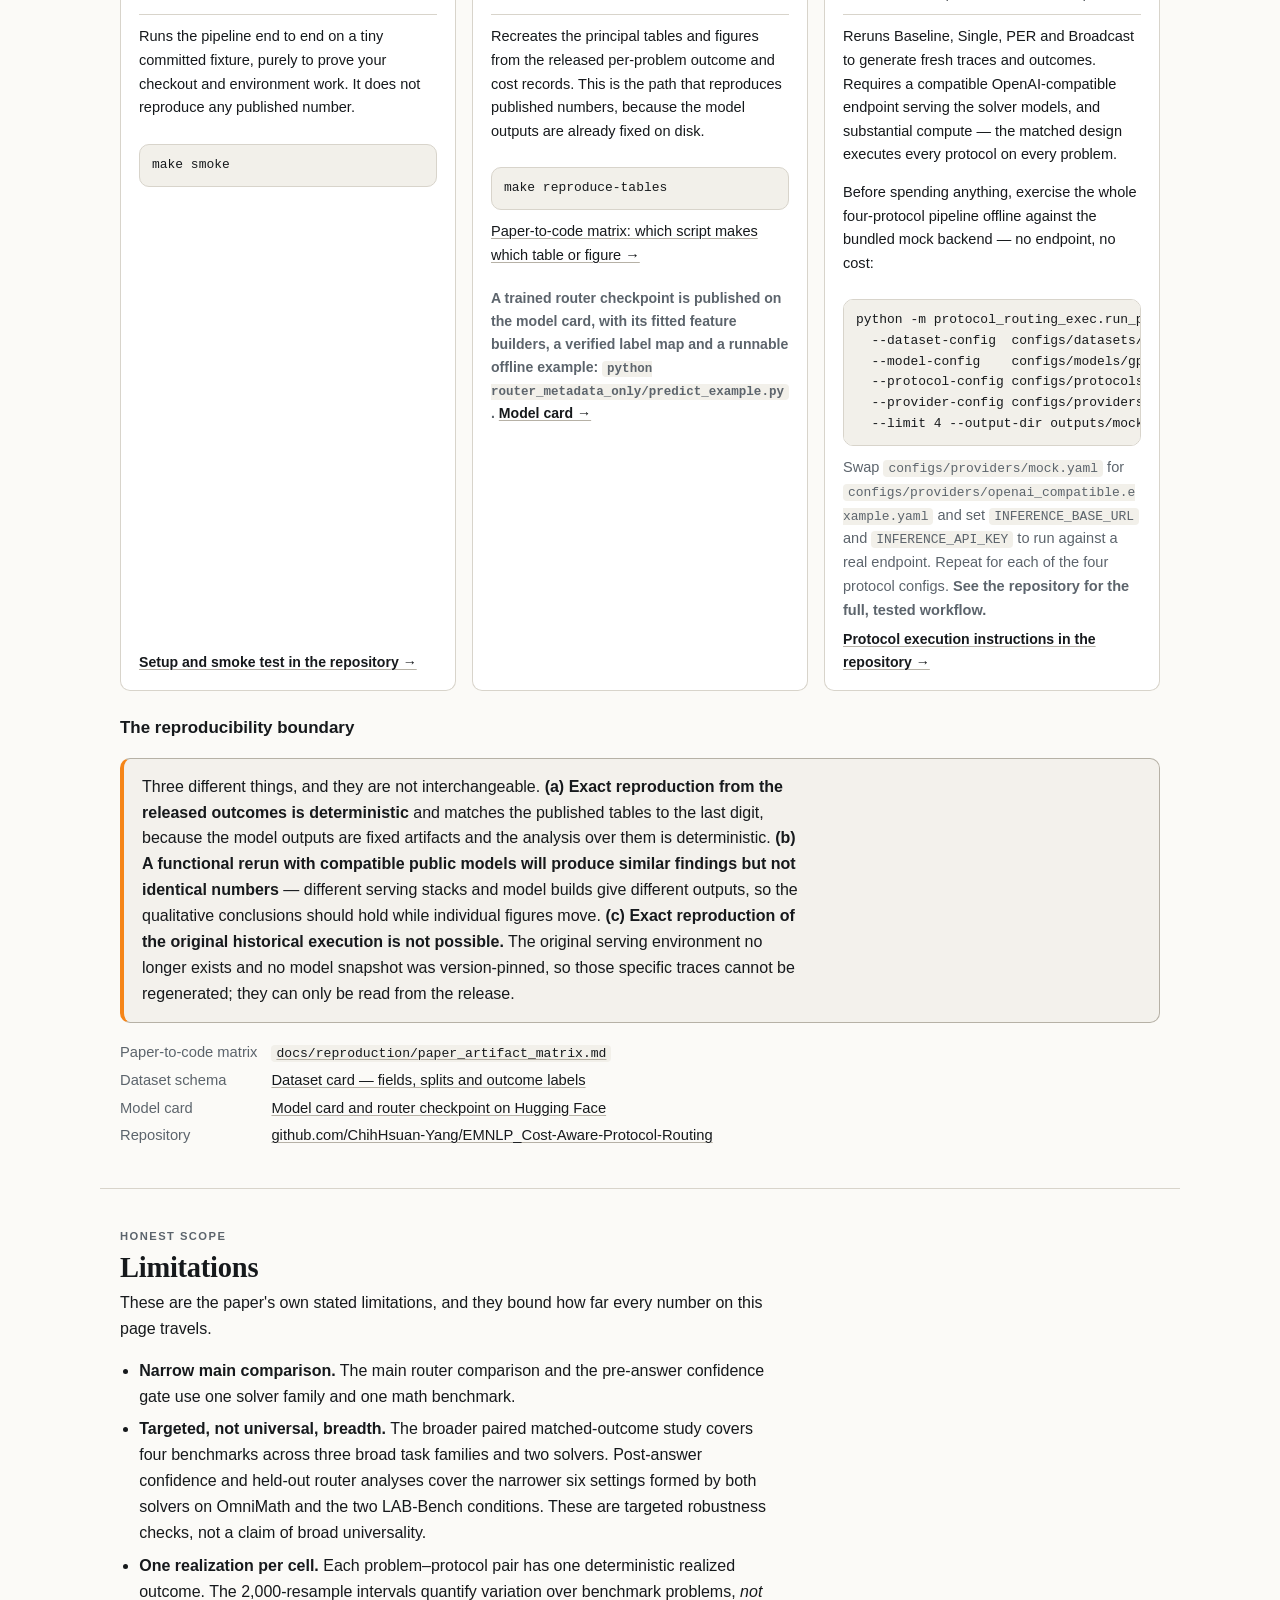
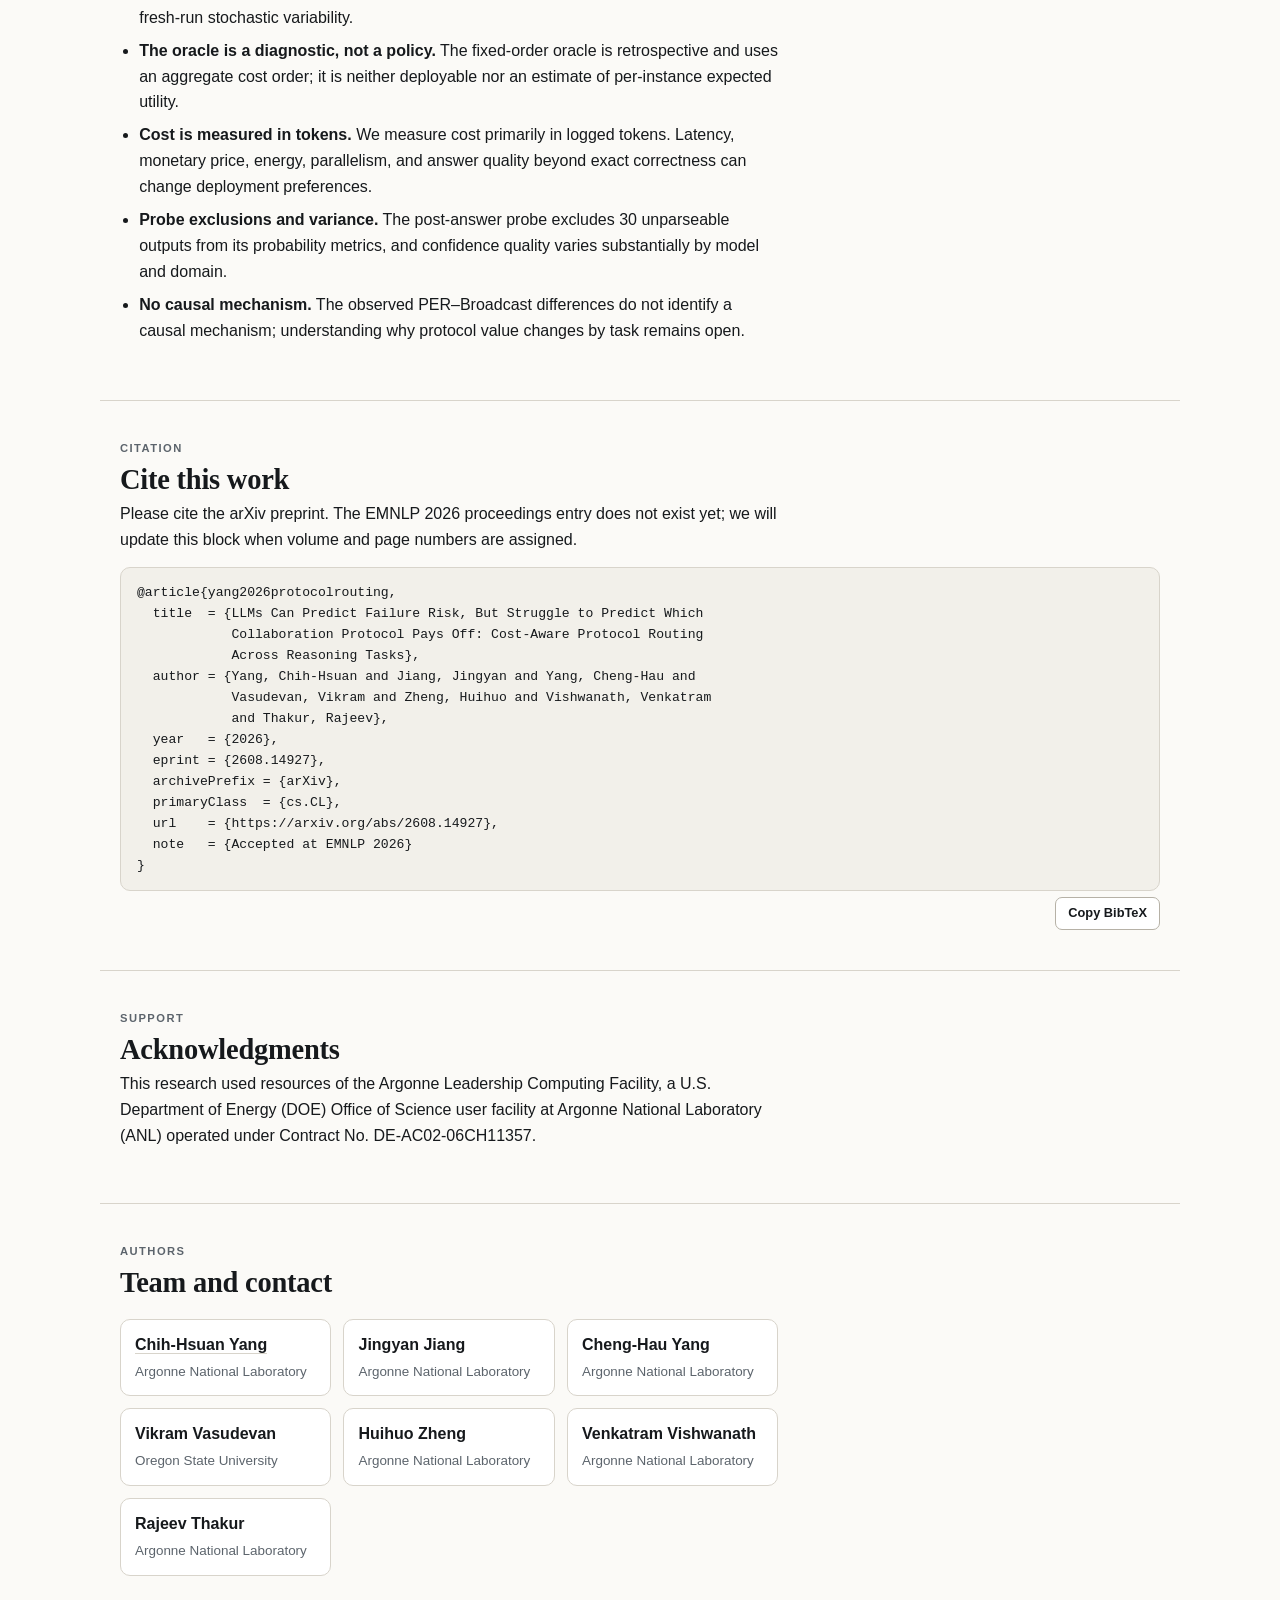
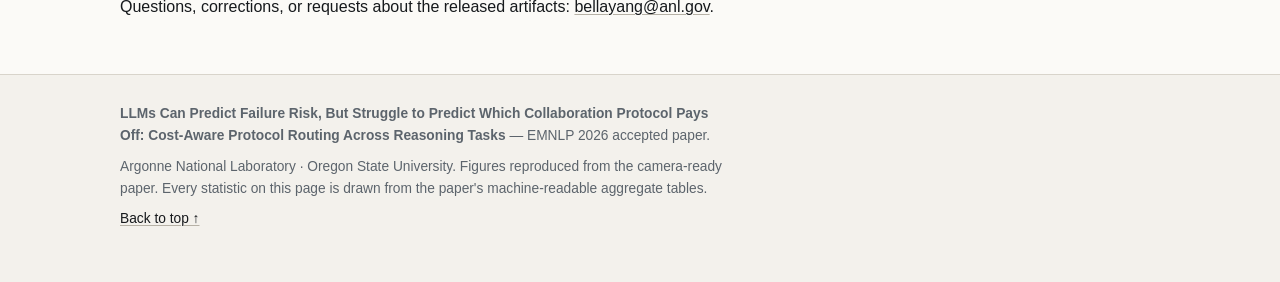
==== commit 1fd2eb09: "Add a release-artifact reference, and cap figure heights docs/RELEASE_ARTIFACTS.md records every pub" ====
--- a/docs/site/index.html
+++ b/docs/site/index.html
@@ -261,16 +261,18 @@
   <h3>The probe cannot cheat</h3>
   <p>After <code>gpt-oss-120b</code> produces its Baseline answer, we ask it for P(Baseline correct). The probe sees only the problem, the allowed metadata, and its own Baseline <em>final answer</em>. It sees no reasoning trace, no gold answer, no correctness label, no oracle label, and no collaboration outcome. Failure risk is then 1&nbsp;&minus;&nbsp;P(correct).</p>
 
-  <figure>
+  <div class="figpair">
+    <figure>
     <a class="figzoom" href="assets/img/fig3a_reliability.png" target="_blank" rel="noopener" title="Open the full-resolution figure (1849×1609) in a new tab"><img src="assets/img/fig3a_reliability@1x.png" srcset="assets/img/fig3a_reliability@1x.png 1x, assets/img/fig3a_reliability@2x.png 2x" width="700" height="609"
          alt="Reliability diagram comparing self-reported single-pass confidence on the horizontal axis with empirical Baseline success rate on the vertical axis, plotted against a diagonal line of perfect calibration." loading="lazy" decoding="async"></a>
     <figcaption><b>Self-assessment reliability.</b> Self-reported single-pass confidence compared with empirical Baseline success, for the cleaned pre-answer confidence probe (<code>fig3a_reliability</code>).</figcaption>
   </figure>
-  <figure>
+    <figure>
     <a class="figzoom" href="assets/img/fig3b_oracle_by_confidence.png" target="_blank" rel="noopener" title="Open the full-resolution figure (1946×1927) in a new tab"><img src="assets/img/fig3b_oracle_by_confidence@1x.png" srcset="assets/img/fig3b_oracle_by_confidence@1x.png 1x, assets/img/fig3b_oracle_by_confidence@2x.png 2x" width="700" height="693"
          alt="Stacked bar chart showing the distribution of fixed-order-oracle routing labels within each bin of self-reported confidence; the Baseline share dominates high-confidence bins while costlier-protocol and None labels concentrate in low-confidence bins." loading="lazy" decoding="async"></a>
     <figcaption><b>Oracle labels by confidence bin.</b> Fixed-order-oracle routing labels within confidence bins (<code>fig3b_oracle_by_confidence</code>). Confidence separates &ldquo;Baseline is enough&rdquo; from &ldquo;something more is needed&rdquo;, but within the low-confidence region the costlier labels remain mixed &mdash; which is the selection problem the paper leaves open.</figcaption>
   </figure>
+  </div>
 </section>
 
 <section id="results" class="wrap" aria-labelledby="h-results">
--- a/docs/site/assets/css/main.css
+++ b/docs/site/assets/css/main.css
@@ -453,3 +453,47 @@
     border-radius: 4px;
   }
 }
+
+/* ---------------------------------------------------------------------------
+   Figure sizing and pairing.
+
+   Two problems this solves. First, the two confidence figures are near-square
+   (1849x1609 and 1946x1927), so at full content width each rendered ~900-1030px
+   tall -- one figure filling an entire laptop viewport, with the caption pushed
+   off-screen. Second, they are the only two figures that belong to the SAME
+   narrative section, so pairing them is meaningful rather than decorative;
+   fig1 and fig2 stand alone in their own sections and stay full width.
+   --------------------------------------------------------------------------- */
+.figpair {
+  display: grid;
+  grid-template-columns: repeat(2, minmax(0, 1fr));
+  gap: 22px;
+  align-items: start;
+  margin-block: 18px;
+}
+.figpair figure { margin: 0; }
+
+/* A hard ceiling so no single figure can dominate the fold, whatever its
+   intrinsic aspect ratio. object-fit keeps the whole plot visible rather than
+   cropping it -- a cropped chart is worse than a small one. */
+.figpair img {
+  max-height: 60vh;
+  width: 100%;
+  height: auto;
+  object-fit: contain;
+}
+
+/* Full-width figures get a ceiling too, but a taller one: they are wide and
+   short, so they were never the problem. */
+main figure > a.figzoom > img,
+main figure > img {
+  max-height: 78vh;
+  object-fit: contain;
+}
+
+@media (max-width: 860px) {
+  /* Stack rather than squeeze: two half-width charts on a phone are unreadable
+     in a way that one full-width chart is not. */
+  .figpair { grid-template-columns: 1fr; gap: 14px; }
+  .figpair img { max-height: none; }
+}
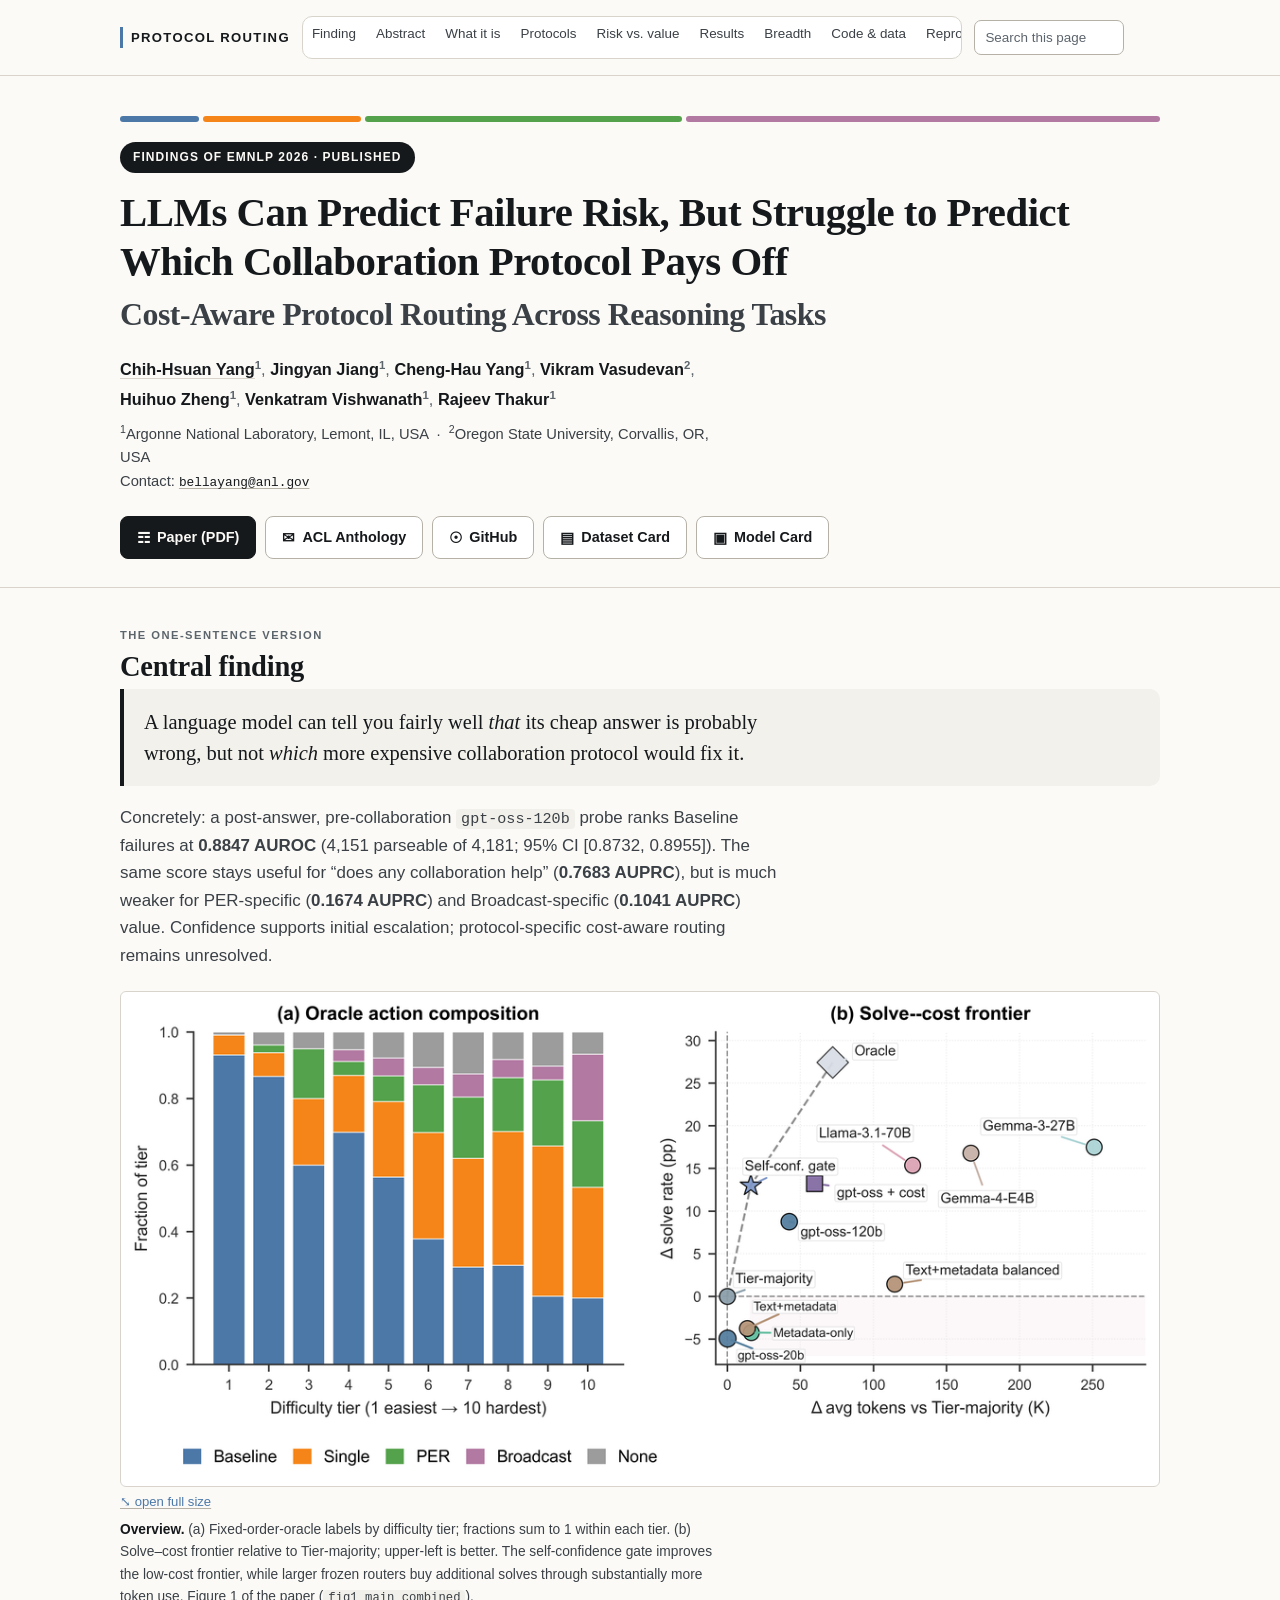
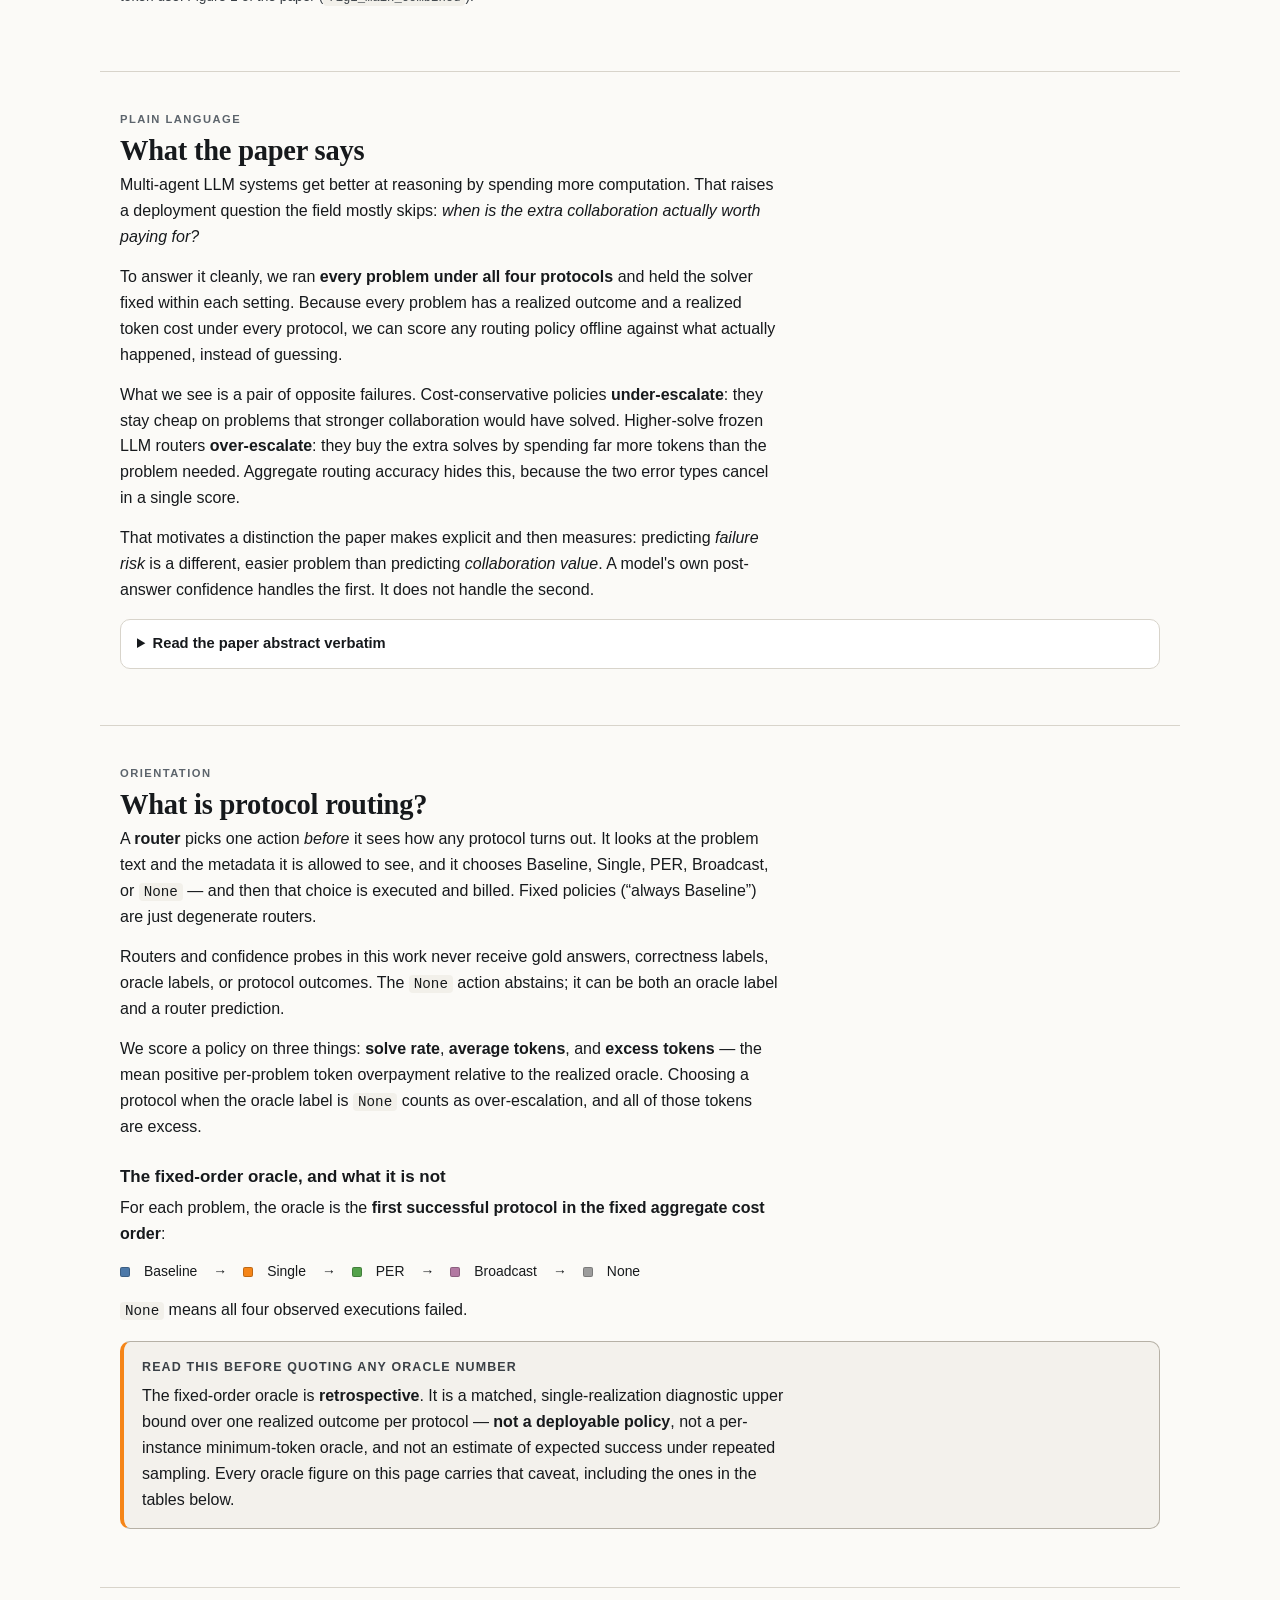
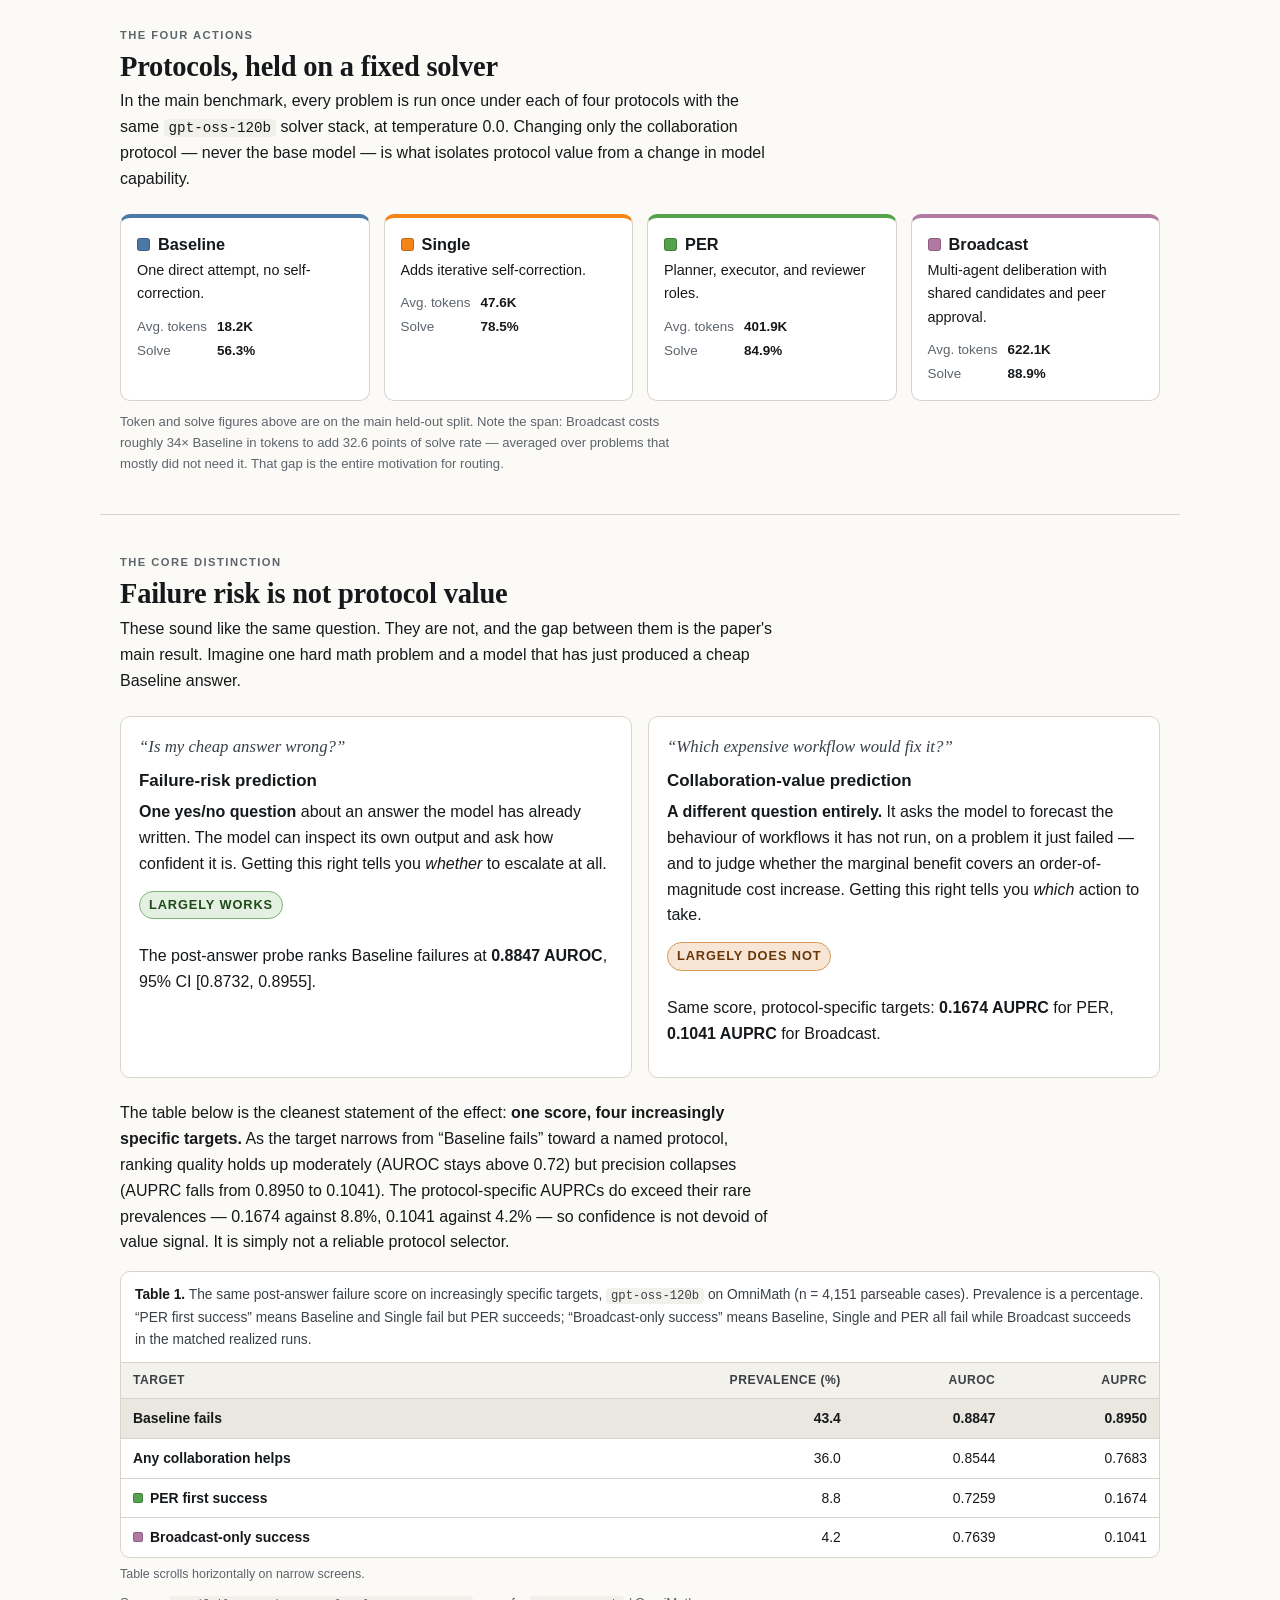
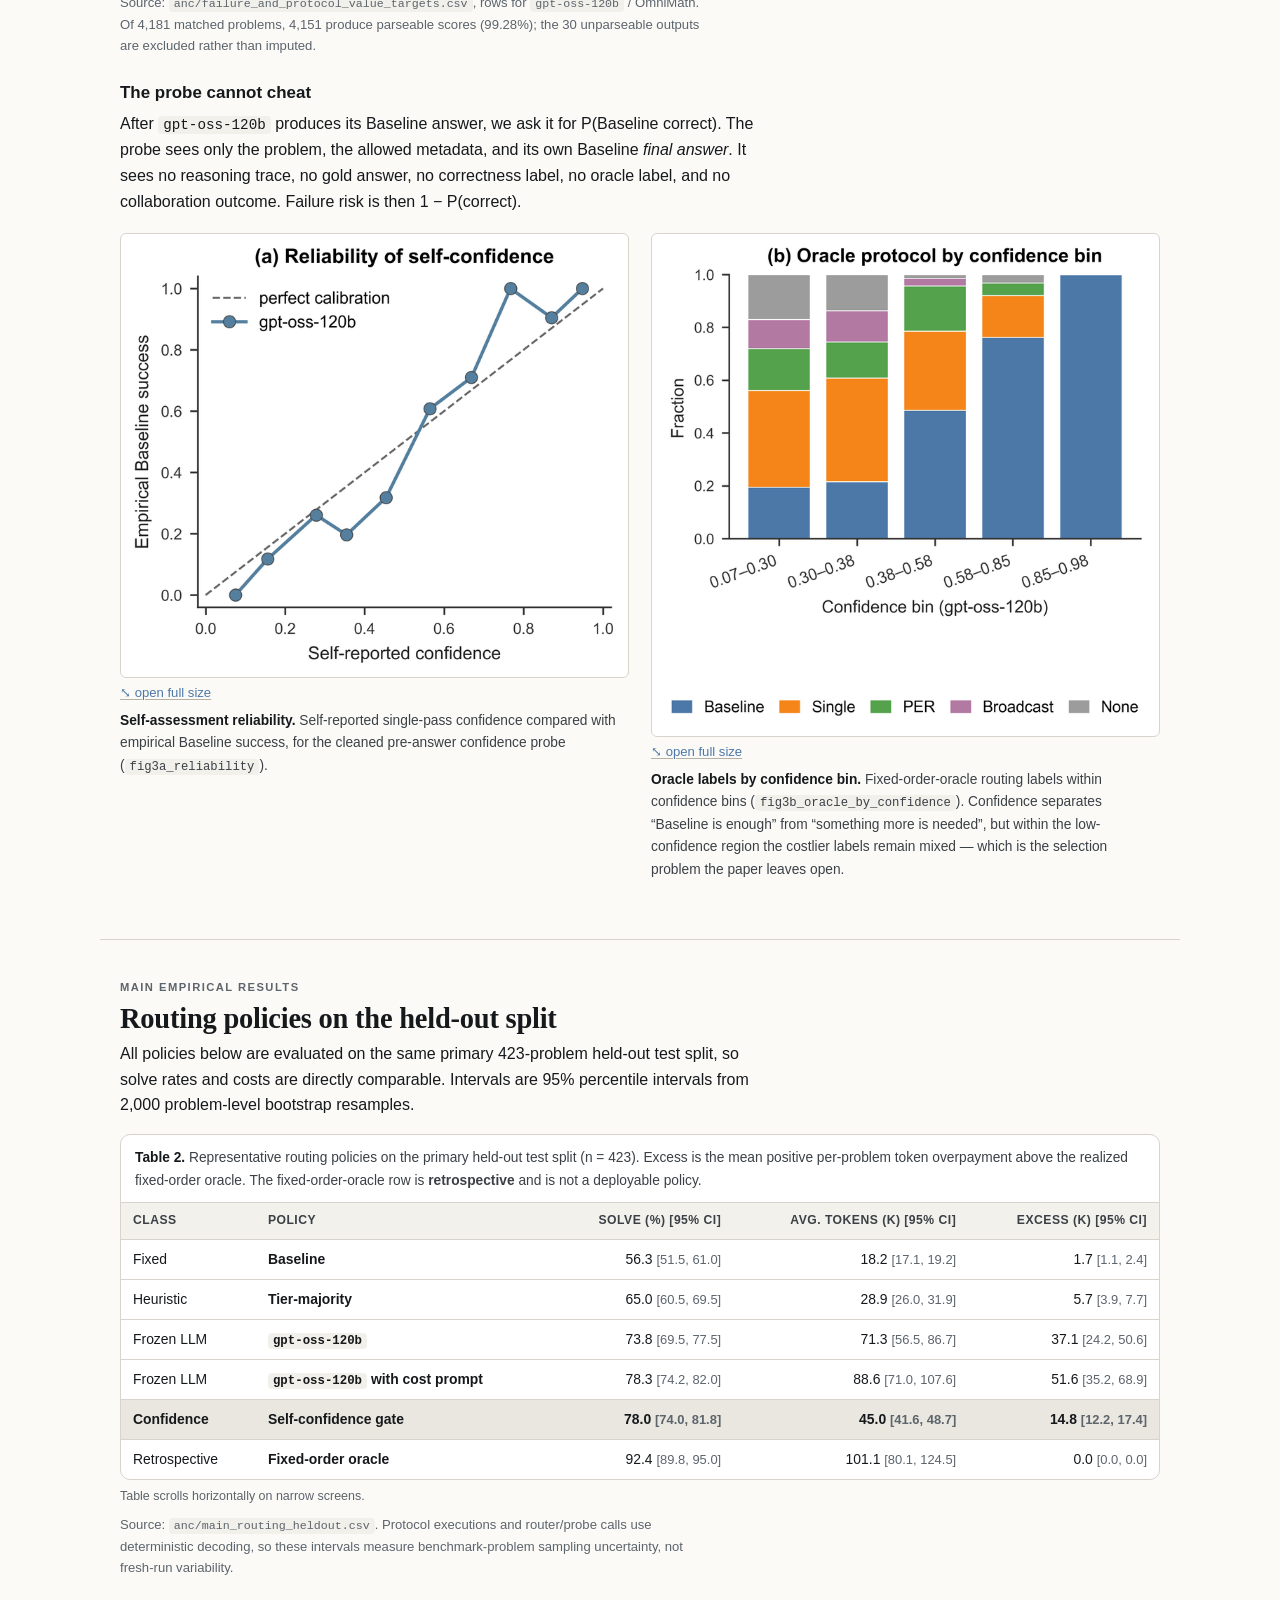
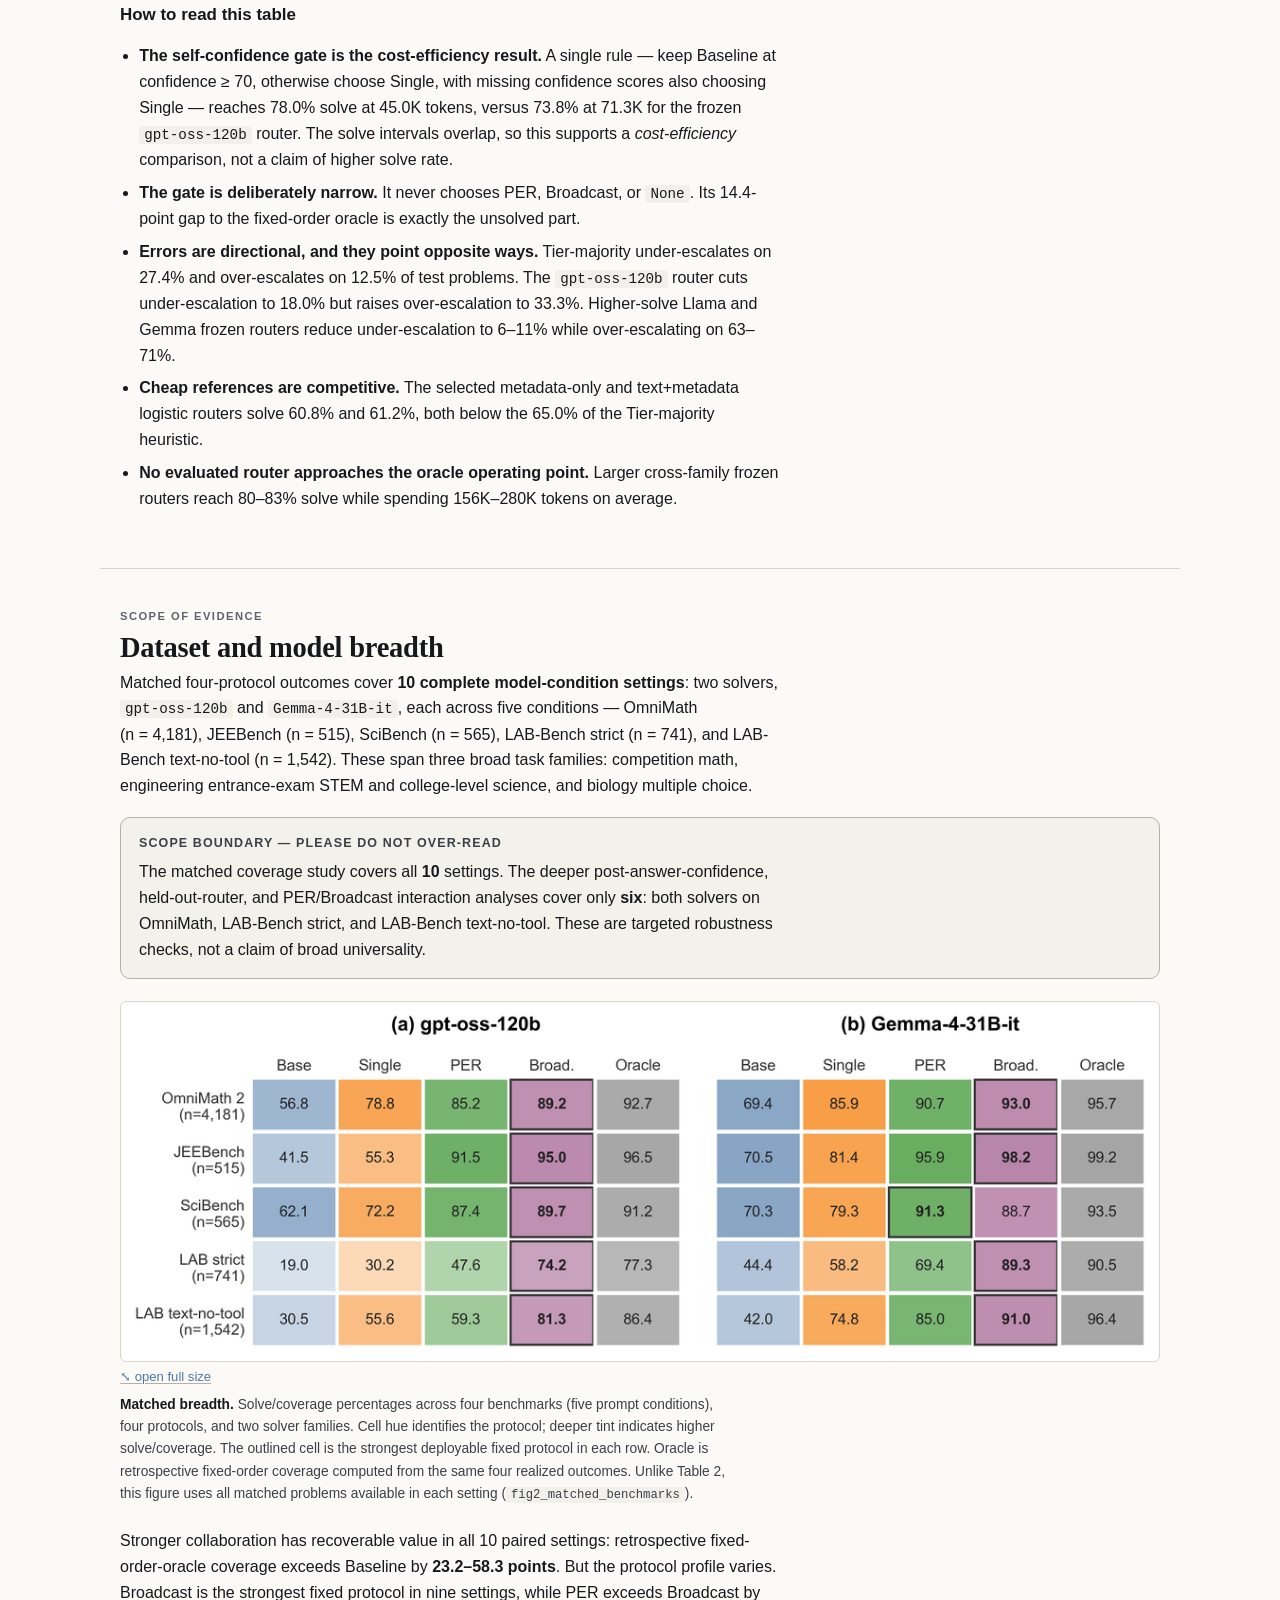
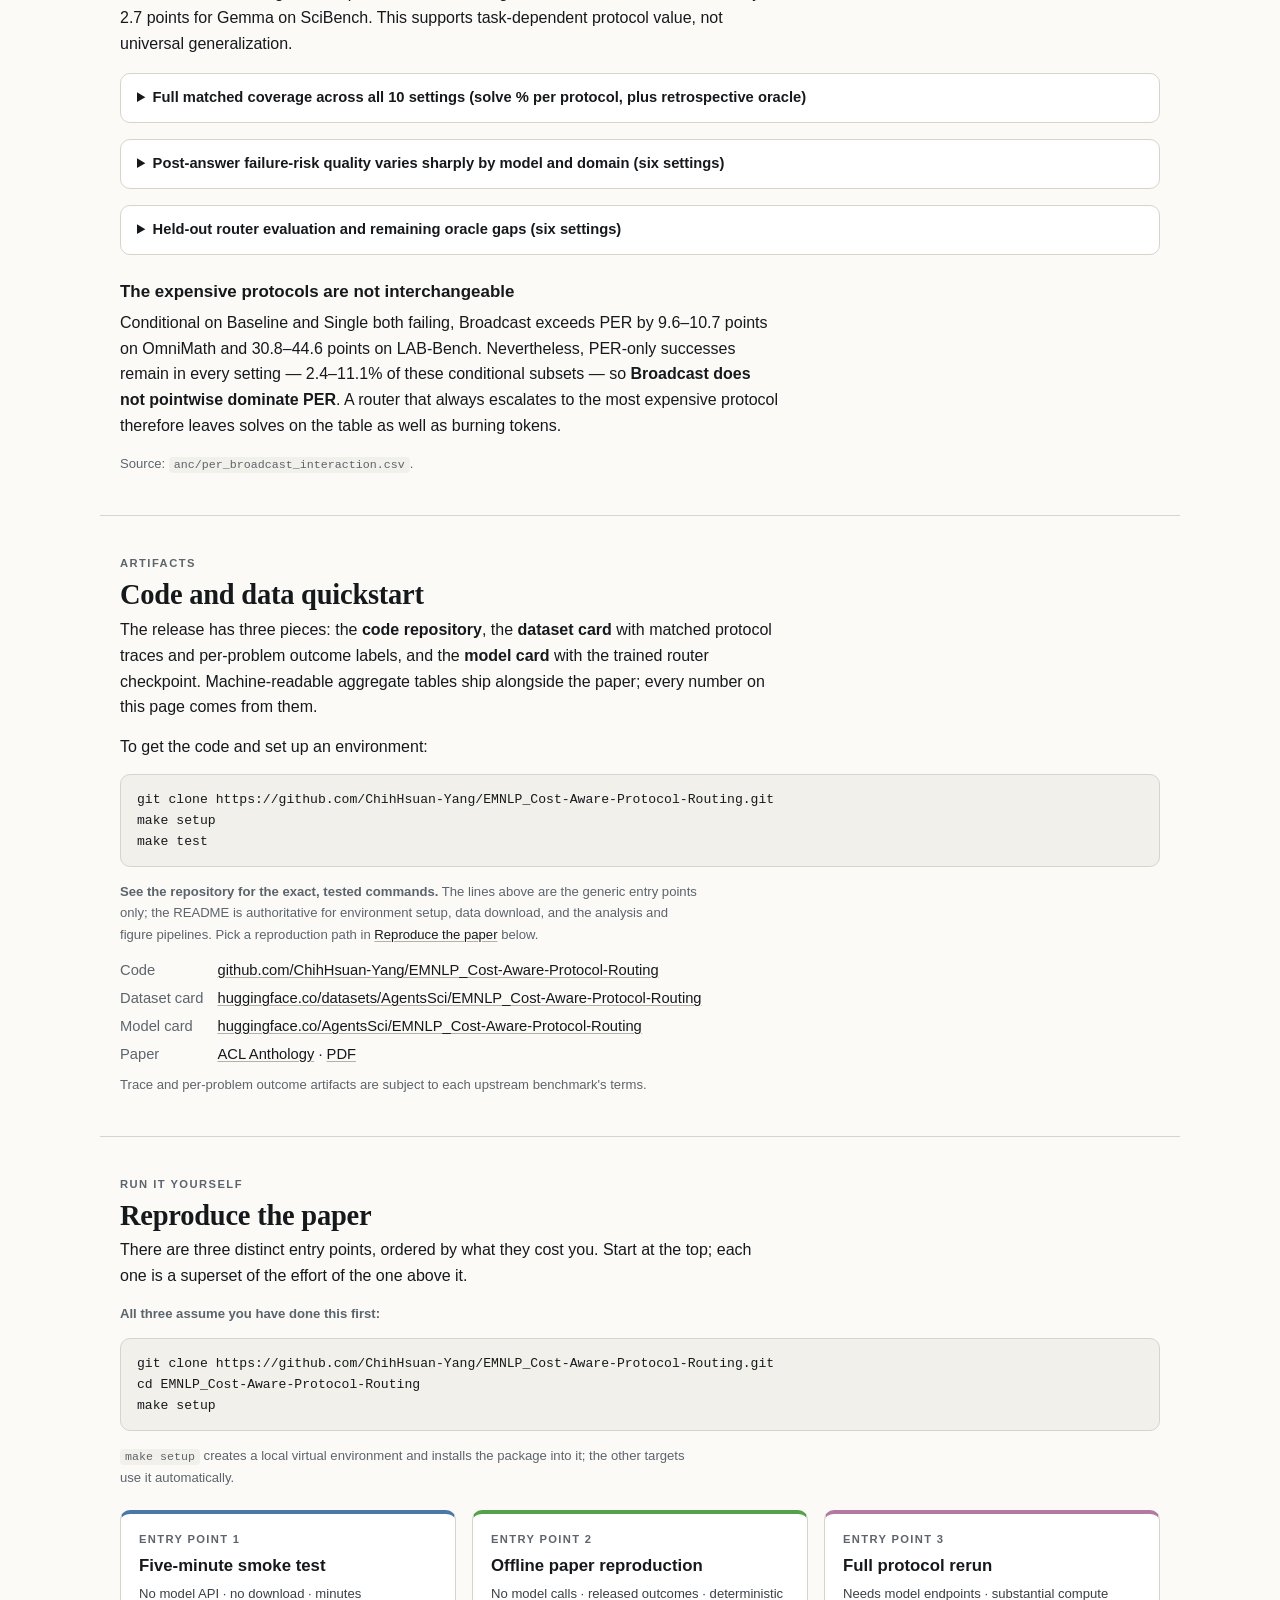
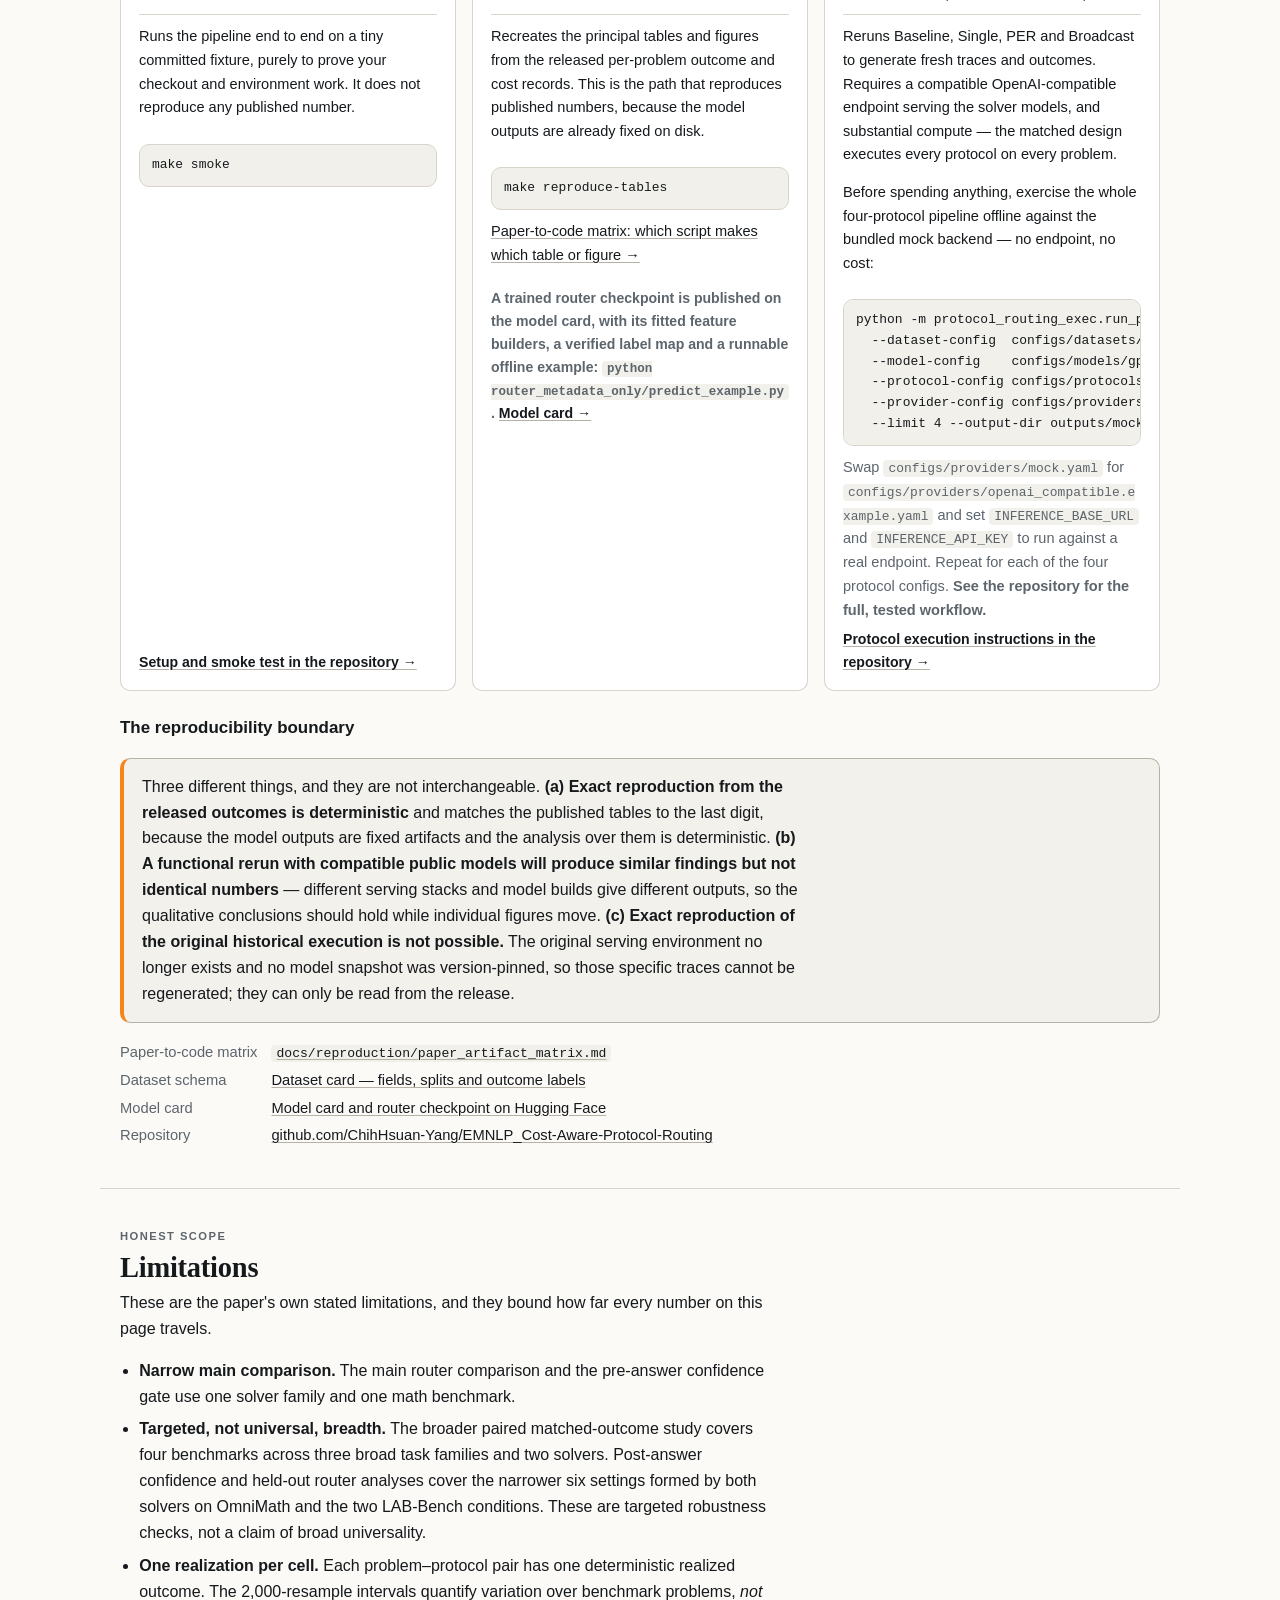
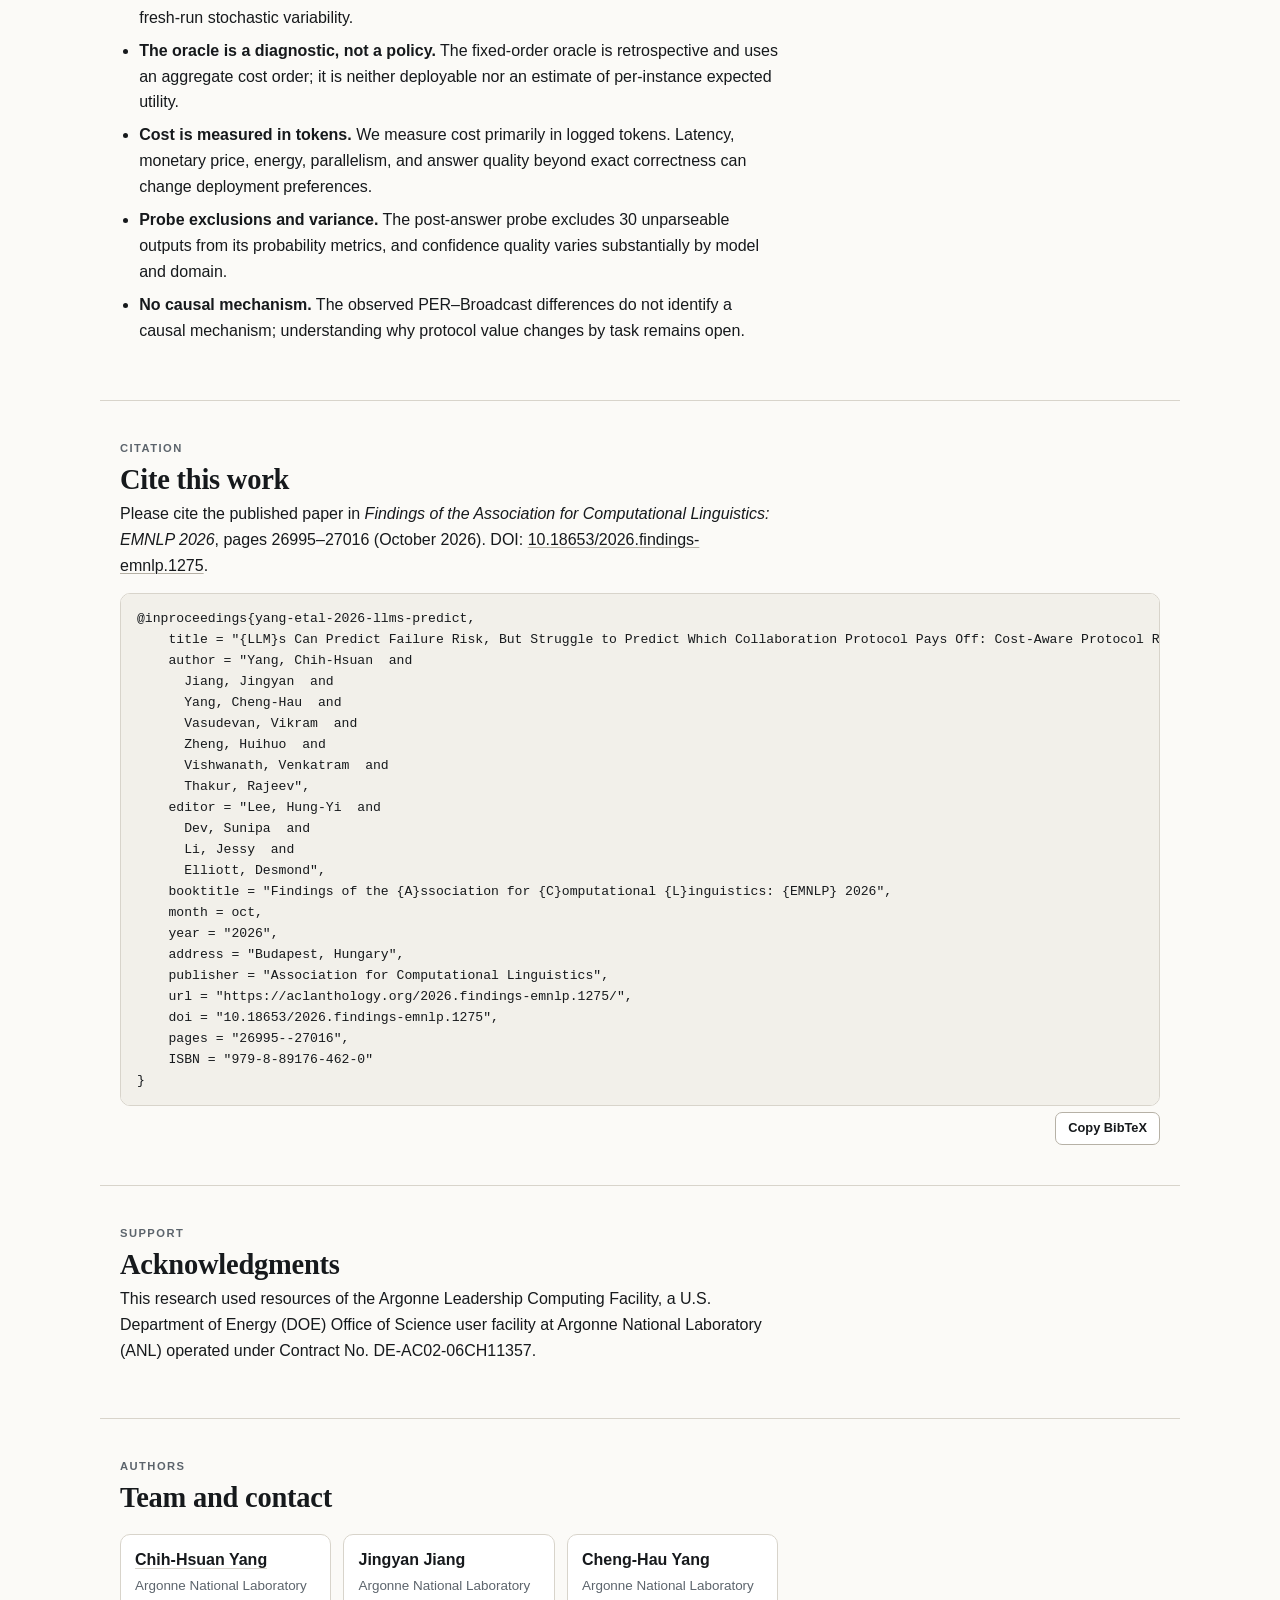
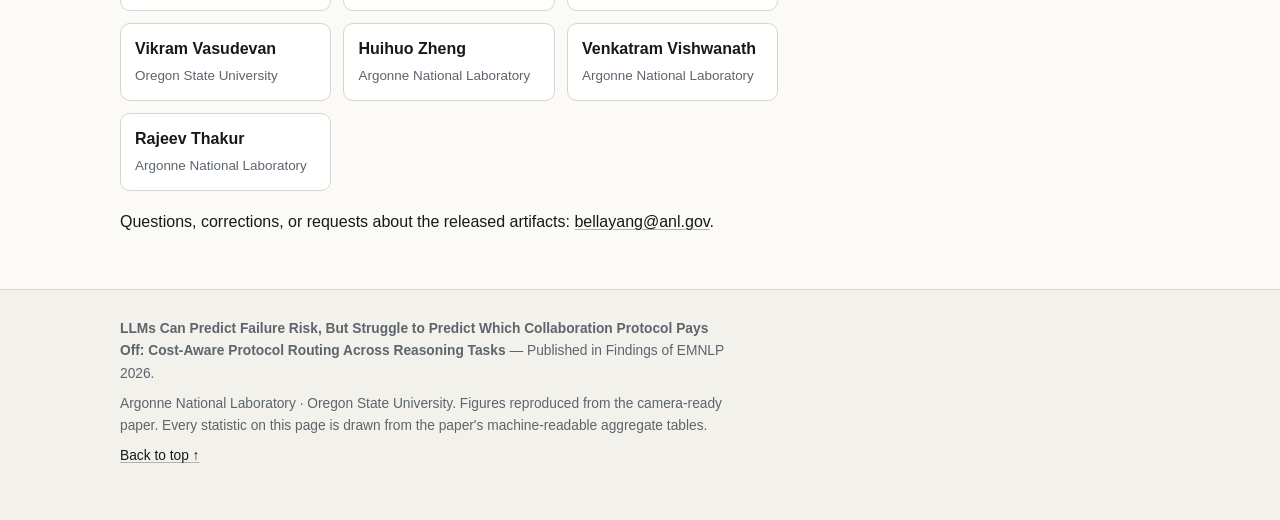
==== commit 32268116: "Use the published EMNLP Findings paper across website and citations" ====
--- a/docs/site/index.html
+++ b/docs/site/index.html
@@ -4,9 +4,27 @@
 <meta charset="utf-8">
 <meta name="viewport" content="width=device-width, initial-scale=1">
 <title>Cost-Aware Protocol Routing | LLMs Can Predict Failure Risk, But Struggle to Predict Which Collaboration Protocol Pays Off (EMNLP 2026)</title>
-<meta name="description" content="EMNLP 2026 accepted paper. Four collaboration protocols run on every problem with the solver held fixed. A post-answer probe ranks Baseline failures at 0.8847 AUROC, but protocol-specific collaboration value stays weak (0.1674 and 0.1041 AUPRC).">
+<meta name="description" content="Published in Findings of EMNLP 2026. Four collaboration protocols run on every problem with the solver held fixed. A post-answer probe ranks Baseline failures at 0.8847 AUROC, but protocol-specific collaboration value stays weak (0.1674 and 0.1041 AUPRC).">
 <meta name="author" content="Chih-Hsuan Yang, Jingyan Jiang, Cheng-Hau Yang, Vikram Vasudevan, Huihuo Zheng, Venkatram Vishwanath, Rajeev Thakur">
-<meta name="keywords" content="LLM agents, multi-agent systems, cost-aware routing, protocol routing, calibration, EMNLP 2026">
+<meta name="keywords" content="cost-aware protocol routing,LLM agents,multi-agent systems,collaboration protocols,failure risk prediction,calibration,AUROC,AUPRC,Chih-Hsuan Yang,Bella Yang,Argonne National Laboratory,EMNLP 2026">
+<meta name="robots" content="index, follow, max-image-preview:large, max-snippet:-1">
+<meta name="googlebot" content="index, follow, max-image-preview:large, max-snippet:-1">
+<meta name="citation_title" content="LLMs Can Predict Failure Risk, But Struggle to Predict Which Collaboration Protocol Pays Off: Cost-Aware Protocol Routing Across Reasoning Tasks">
+<meta name="citation_author" content="Yang, Chih-Hsuan">
+<meta name="citation_author" content="Jiang, Jingyan">
+<meta name="citation_author" content="Yang, Cheng-Hau">
+<meta name="citation_author" content="Vasudevan, Vikram">
+<meta name="citation_author" content="Zheng, Huihuo">
+<meta name="citation_author" content="Vishwanath, Venkatram">
+<meta name="citation_author" content="Thakur, Rajeev">
+<meta name="citation_publication_date" content="2026/10">
+<meta name="citation_firstpage" content="26995">
+<meta name="citation_lastpage" content="27016">
+<meta name="citation_publisher" content="Association for Computational Linguistics">
+<meta name="citation_doi" content="10.18653/2026.findings-emnlp.1275">
+<meta name="citation_pdf_url" content="https://chihhsuan-yang.github.io/EMNLP_Cost-Aware-Protocol-Routing/paper.pdf">
+<meta name="citation_abstract_html_url" content="https://aclanthology.org/2026.findings-emnlp.1275/">
+<meta name="citation_conference_title" content="Findings of the Association for Computational Linguistics: EMNLP 2026">
 <link rel="canonical" href="https://chihhsuan-yang.github.io/EMNLP_Cost-Aware-Protocol-Routing/">
 
 <meta property="og:type" content="article">
@@ -34,33 +52,174 @@
 
 <script type="application/ld+json">
 {
-  "@context": "https://schema.org",
-  "@type": "ScholarlyArticle",
-  "headline": "LLMs Can Predict Failure Risk, But Struggle to Predict Which Collaboration Protocol Pays Off: Cost-Aware Protocol Routing Across Reasoning Tasks",
-  "name": "LLMs Can Predict Failure Risk, But Struggle to Predict Which Collaboration Protocol Pays Off: Cost-Aware Protocol Routing Across Reasoning Tasks",
-  "inLanguage": "en",
-  "url": "https://chihhsuan-yang.github.io/EMNLP_Cost-Aware-Protocol-Routing/",
-  "mainEntityOfPage": "https://chihhsuan-yang.github.io/EMNLP_Cost-Aware-Protocol-Routing/",
-  "image": "https://chihhsuan-yang.github.io/EMNLP_Cost-Aware-Protocol-Routing/assets/img/og_card.png",
-  "identifier": "arXiv:2608.14927",
-  "abstract": "Multi-agent large language model (LLM) systems can improve reasoning by spending more computation, but deployment requires deciding when extra collaboration is worth its cost. We isolate this decision by running every problem under four protocols while holding the solver fixed within each setting: direct solving (Baseline), iterative self-correction (Single), planner-executor-reviewer collaboration (PER), and multi-agent deliberation (Broadcast).",
-  "keywords": ["LLM agents", "multi-agent systems", "cost-aware routing", "protocol routing", "calibration"],
-  "author": [
-    {"@type": "Person", "name": "Chih-Hsuan Yang", "affiliation": {"@type": "Organization", "name": "Argonne National Laboratory"}, "email": "bellayang@anl.gov"},
-    {"@type": "Person", "name": "Jingyan Jiang", "affiliation": {"@type": "Organization", "name": "Argonne National Laboratory"}},
-    {"@type": "Person", "name": "Cheng-Hau Yang", "affiliation": {"@type": "Organization", "name": "Argonne National Laboratory"}},
-    {"@type": "Person", "name": "Vikram Vasudevan", "affiliation": {"@type": "Organization", "name": "Oregon State University"}},
-    {"@type": "Person", "name": "Huihuo Zheng", "affiliation": {"@type": "Organization", "name": "Argonne National Laboratory"}},
-    {"@type": "Person", "name": "Venkatram Vishwanath", "affiliation": {"@type": "Organization", "name": "Argonne National Laboratory"}},
-    {"@type": "Person", "name": "Rajeev Thakur", "affiliation": {"@type": "Organization", "name": "Argonne National Laboratory"}}
-  ],
-  "citation": "arXiv:2608.14927",
-  "sameAs": [
-    "https://arxiv.org/abs/2608.14927",
+ "@context": "https://schema.org",
+ "@graph": [
+  {
+   "@type": "ScholarlyArticle",
+   "headline": "LLMs Can Predict Failure Risk, But Struggle to Predict Which Collaboration Protocol Pays Off: Cost-Aware Protocol Routing Across Reasoning Tasks",
+   "name": "LLMs Can Predict Failure Risk, But Struggle to Predict Which Collaboration Protocol Pays Off: Cost-Aware Protocol Routing Across Reasoning Tasks",
+   "inLanguage": "en",
+   "url": "https://chihhsuan-yang.github.io/EMNLP_Cost-Aware-Protocol-Routing/",
+   "mainEntityOfPage": "https://chihhsuan-yang.github.io/EMNLP_Cost-Aware-Protocol-Routing/",
+   "image": "https://chihhsuan-yang.github.io/EMNLP_Cost-Aware-Protocol-Routing/assets/img/og_card.png",
+   "identifier": "10.18653/2026.findings-emnlp.1275",
+   "abstract": "Multi-agent large language model (LLM) systems can improve reasoning by spending more computation, but deployment requires deciding when extra collaboration is worth its cost. We isolate this decision by running every problem under four protocols while holding the solver fixed within each setting: direct solving (Baseline), iterative self-correction (Single), planner-executor-reviewer collaboration (PER), and multi-agent deliberation (Broadcast).",
+   "keywords": [
+    "LLM agents",
+    "multi-agent systems",
+    "cost-aware routing",
+    "protocol routing",
+    "calibration"
+   ],
+   "author": [
+    {
+     "@type": "Person",
+     "name": "Chih-Hsuan Yang",
+     "affiliation": {
+      "@type": "Organization",
+      "name": "Argonne National Laboratory"
+     },
+     "email": "bellayang@anl.gov",
+     "alternateName": "Bella Yang",
+     "url": "https://chihhsuan-yang.github.io/",
+     "sameAs": [
+      "https://chihhsuan-yang.github.io/",
+      "https://github.com/ChihHsuan-Yang"
+     ]
+    },
+    {
+     "@type": "Person",
+     "name": "Jingyan Jiang",
+     "affiliation": {
+      "@type": "Organization",
+      "name": "Argonne National Laboratory"
+     }
+    },
+    {
+     "@type": "Person",
+     "name": "Cheng-Hau Yang",
+     "affiliation": {
+      "@type": "Organization",
+      "name": "Argonne National Laboratory"
+     }
+    },
+    {
+     "@type": "Person",
+     "name": "Vikram Vasudevan",
+     "affiliation": {
+      "@type": "Organization",
+      "name": "Oregon State University"
+     }
+    },
+    {
+     "@type": "Person",
+     "name": "Huihuo Zheng",
+     "affiliation": {
+      "@type": "Organization",
+      "name": "Argonne National Laboratory"
+     }
+    },
+    {
+     "@type": "Person",
+     "name": "Venkatram Vishwanath",
+     "affiliation": {
+      "@type": "Organization",
+      "name": "Argonne National Laboratory"
+     }
+    },
+    {
+     "@type": "Person",
+     "name": "Rajeev Thakur",
+     "affiliation": {
+      "@type": "Organization",
+      "name": "Argonne National Laboratory"
+     }
+    }
+   ],
+   "sameAs": [
+    "https://aclanthology.org/2026.findings-emnlp.1275/",
+    "https://doi.org/10.18653/2026.findings-emnlp.1275",
     "https://github.com/ChihHsuan-Yang/EMNLP_Cost-Aware-Protocol-Routing"
-  ],
-  "isPartOf": {"@type": "PublicationEvent", "name": "EMNLP 2026"},
-  "codeRepository": "https://github.com/ChihHsuan-Yang/EMNLP_Cost-Aware-Protocol-Routing"
+   ],
+   "isPartOf": {
+    "@type": "PublicationVolume",
+    "name": "Findings of the Association for Computational Linguistics: EMNLP 2026",
+    "url": "https://aclanthology.org/volumes/2026.findings-emnlp/"
+   },
+   "codeRepository": "https://github.com/ChihHsuan-Yang/EMNLP_Cost-Aware-Protocol-Routing",
+   "@id": "https://chihhsuan-yang.github.io/EMNLP_Cost-Aware-Protocol-Routing/#article",
+   "datePublished": "2026-10",
+   "pagination": "26995–27016",
+   "publisher": {
+    "@type": "Organization",
+    "name": "Association for Computational Linguistics"
+   },
+   "encoding": {
+    "@type": "MediaObject",
+    "contentUrl": "https://aclanthology.org/2026.findings-emnlp.1275.pdf",
+    "encodingFormat": "application/pdf"
+   }
+  },
+  {
+   "@type": "WebPage",
+   "@id": "https://chihhsuan-yang.github.io/EMNLP_Cost-Aware-Protocol-Routing/#webpage",
+   "url": "https://chihhsuan-yang.github.io/EMNLP_Cost-Aware-Protocol-Routing/",
+   "name": "LLMs Can Predict Failure Risk, But Struggle to Predict Which Collaboration Protocol Pays Off: Cost-Aware Protocol Routing Across Reasoning Tasks",
+   "description": "Multi-agent large language model (LLM) systems can improve reasoning by spending more computation, but deployment requires deciding when extra collaboration is worth its cost. We isolate this decision by running every problem under four protocols while holding the solver fixed within each setting: direct solving (Baseline), iterative self-correction (Single), planner-executor-reviewer collaboration (PER), and multi-agent deliberation (Broadcast).",
+   "inLanguage": "en",
+   "about": {
+    "@id": "https://chihhsuan-yang.github.io/EMNLP_Cost-Aware-Protocol-Routing/#article"
+   },
+   "isPartOf": {
+    "@type": "WebSite",
+    "@id": "https://chihhsuan-yang.github.io/#website",
+    "url": "https://chihhsuan-yang.github.io/",
+    "name": "Chih-Hsuan (Bella) Yang",
+    "alternateName": "Bella Yang"
+   },
+   "author": {
+    "@type": "Person",
+    "name": "Chih-Hsuan (Bella) Yang",
+    "alternateName": "Bella Yang",
+    "url": "https://chihhsuan-yang.github.io/"
+   },
+   "breadcrumb": {
+    "@type": "BreadcrumbList",
+    "itemListElement": [
+     {
+      "@type": "ListItem",
+      "position": 1,
+      "name": "Chih-Hsuan (Bella) Yang",
+      "item": "https://chihhsuan-yang.github.io/"
+     },
+     {
+      "@type": "ListItem",
+      "position": 2,
+      "name": "Cost-Aware Protocol Routing",
+      "item": "https://chihhsuan-yang.github.io/EMNLP_Cost-Aware-Protocol-Routing/"
+     }
+    ]
+   }
+  },
+  {
+   "@type": "Dataset",
+   "@id": "https://chihhsuan-yang.github.io/EMNLP_Cost-Aware-Protocol-Routing/#dataset",
+   "name": "Cost-Aware Protocol Routing: matched multi-protocol reasoning traces",
+   "description": "Traces for four collaboration protocols run on every problem with the solver held fixed, released with the EMNLP 2026 paper.",
+   "url": "https://huggingface.co/datasets/AgentsSci/EMNLP_Cost-Aware-Protocol-Routing",
+   "creator": {
+    "@type": "Person",
+    "name": "Chih-Hsuan (Bella) Yang",
+    "alternateName": "Bella Yang"
+   },
+   "isAccessibleForFree": true,
+   "distribution": {
+    "@type": "DataDownload",
+    "contentUrl": "https://huggingface.co/datasets/AgentsSci/EMNLP_Cost-Aware-Protocol-Routing",
+    "encodingFormat": "application/json"
+   }
+  }
+ ]
 }
 </script>
 </head>
@@ -99,7 +258,7 @@
 <header class="hero" id="top">
   <div class="wrap">
     <div class="ladder" aria-hidden="true"><span></span><span></span><span></span><span></span></div>
-    <p class="badge">EMNLP 2026 Accepted Paper</p>
+    <p class="badge">Findings of EMNLP 2026 · Published</p>
     <h1 class="title">LLMs Can Predict Failure Risk, But Struggle to Predict Which Collaboration Protocol Pays Off<span class="sub">Cost-Aware Protocol Routing Across Reasoning Tasks</span></h1>
 
     <p class="authors">
@@ -118,8 +277,8 @@
          Styling is already in place. -->
 
     <div class="btnrow">
-      <a class="btn primary" href="https://arxiv.org/pdf/2608.14927"><span class="gl" aria-hidden="true">&#9782;</span> Paper (PDF)</a>
-      <a class="btn" href="https://arxiv.org/abs/2608.14927"><span class="gl" aria-hidden="true">&#9993;</span> arXiv</a>
+      <a class="btn primary" href="https://aclanthology.org/2026.findings-emnlp.1275.pdf"><span class="gl" aria-hidden="true">&#9782;</span> Paper (PDF)</a>
+      <a class="btn" href="https://aclanthology.org/2026.findings-emnlp.1275/"><span class="gl" aria-hidden="true">&#9993;</span> ACL Anthology</a>
       <a class="btn" href="https://github.com/ChihHsuan-Yang/EMNLP_Cost-Aware-Protocol-Routing"><span class="gl" aria-hidden="true">&#9737;</span> GitHub</a>
       <a class="btn" href="https://huggingface.co/datasets/AgentsSci/EMNLP_Cost-Aware-Protocol-Routing"><span class="gl" aria-hidden="true">&#9636;</span> Dataset Card</a>
       <a class="btn" href="https://huggingface.co/AgentsSci/EMNLP_Cost-Aware-Protocol-Routing"><span class="gl" aria-hidden="true">&#9635;</span> Model Card</a>
@@ -436,7 +595,7 @@
     <dt>Code</dt><dd><a href="https://github.com/ChihHsuan-Yang/EMNLP_Cost-Aware-Protocol-Routing">github.com/ChihHsuan-Yang/EMNLP_Cost-Aware-Protocol-Routing</a></dd>
     <dt>Dataset card</dt><dd><a href="https://huggingface.co/datasets/AgentsSci/EMNLP_Cost-Aware-Protocol-Routing">huggingface.co/datasets/AgentsSci/EMNLP_Cost-Aware-Protocol-Routing</a></dd>
     <dt>Model card</dt><dd><a href="https://huggingface.co/AgentsSci/EMNLP_Cost-Aware-Protocol-Routing">huggingface.co/AgentsSci/EMNLP_Cost-Aware-Protocol-Routing</a></dd>
-    <dt>Paper</dt><dd><a href="https://arxiv.org/abs/2608.14927">arXiv:2608.14927</a> &middot; <a href="https://arxiv.org/pdf/2608.14927">PDF</a></dd>
+    <dt>Paper</dt><dd><a href="https://aclanthology.org/2026.findings-emnlp.1275/">ACL Anthology</a> &middot; <a href="https://aclanthology.org/2026.findings-emnlp.1275.pdf">PDF</a></dd>
   </dl>
   <p class="tnote">Trace and per-problem outcome artifacts are subject to each upstream benchmark's terms.</p>
 </section>
@@ -517,20 +676,29 @@
 
 <section id="cite" class="wrap" aria-labelledby="h-cite">
   <h2 id="h-cite"><span class="kicker">Citation</span>Cite this work</h2>
-  <p>Please cite the arXiv preprint. The EMNLP 2026 proceedings entry does not exist yet; we will update this block when volume and page numbers are assigned.</p>
-  <pre id="bibtex"><code>@article{yang2026protocolrouting,
-  title  = {LLMs Can Predict Failure Risk, But Struggle to Predict Which
-            Collaboration Protocol Pays Off: Cost-Aware Protocol Routing
-            Across Reasoning Tasks},
-  author = {Yang, Chih-Hsuan and Jiang, Jingyan and Yang, Cheng-Hau and
-            Vasudevan, Vikram and Zheng, Huihuo and Vishwanath, Venkatram
-            and Thakur, Rajeev},
-  year   = {2026},
-  eprint = {2608.14927},
-  archivePrefix = {arXiv},
-  primaryClass  = {cs.CL},
-  url    = {https://arxiv.org/abs/2608.14927},
-  note   = {Accepted at EMNLP 2026}
+  <p>Please cite the published paper in <em>Findings of the Association for Computational Linguistics: EMNLP 2026</em>, pages 26995–27016 (October 2026). DOI: <a href="https://doi.org/10.18653/2026.findings-emnlp.1275">10.18653/2026.findings-emnlp.1275</a>.</p>
+  <pre id="bibtex"><code>@inproceedings{yang-etal-2026-llms-predict,
+    title = "{LLM}s Can Predict Failure Risk, But Struggle to Predict Which Collaboration Protocol Pays Off: Cost-Aware Protocol Routing Across Reasoning Tasks",
+    author = "Yang, Chih-Hsuan  and
+      Jiang, Jingyan  and
+      Yang, Cheng-Hau  and
+      Vasudevan, Vikram  and
+      Zheng, Huihuo  and
+      Vishwanath, Venkatram  and
+      Thakur, Rajeev",
+    editor = "Lee, Hung-Yi  and
+      Dev, Sunipa  and
+      Li, Jessy  and
+      Elliott, Desmond",
+    booktitle = "Findings of the {A}ssociation for {C}omputational {L}inguistics: {EMNLP} 2026",
+    month = oct,
+    year = "2026",
+    address = "Budapest, Hungary",
+    publisher = "Association for Computational Linguistics",
+    url = "https://aclanthology.org/2026.findings-emnlp.1275/",
+    doi = "10.18653/2026.findings-emnlp.1275",
+    pages = "26995--27016",
+    ISBN = "979-8-89176-462-0"
 }</code></pre>
   <div class="copyrow"><button type="button" class="copybtn" data-copy="bibtex">Copy BibTeX</button></div>
 </section>
@@ -560,7 +728,7 @@
 
 <footer class="site">
   <div class="wrap">
-    <p><strong>LLMs Can Predict Failure Risk, But Struggle to Predict Which Collaboration Protocol Pays Off: Cost-Aware Protocol Routing Across Reasoning Tasks</strong> &mdash; EMNLP 2026 accepted paper.</p>
+    <p><strong>LLMs Can Predict Failure Risk, But Struggle to Predict Which Collaboration Protocol Pays Off: Cost-Aware Protocol Routing Across Reasoning Tasks</strong> &mdash; Published in Findings of EMNLP 2026.</p>
     <p>Argonne National Laboratory &middot; Oregon State University. Figures reproduced from the camera-ready paper. Every statistic on this page is drawn from the paper's machine-readable aggregate tables.</p>
     <p class="totop"><a href="#top">Back to top &uarr;</a></p>
   </div>
@@ -569,3 +737,4 @@
 <script src="assets/js/main.js" defer></script>
 </body>
 </html>
+
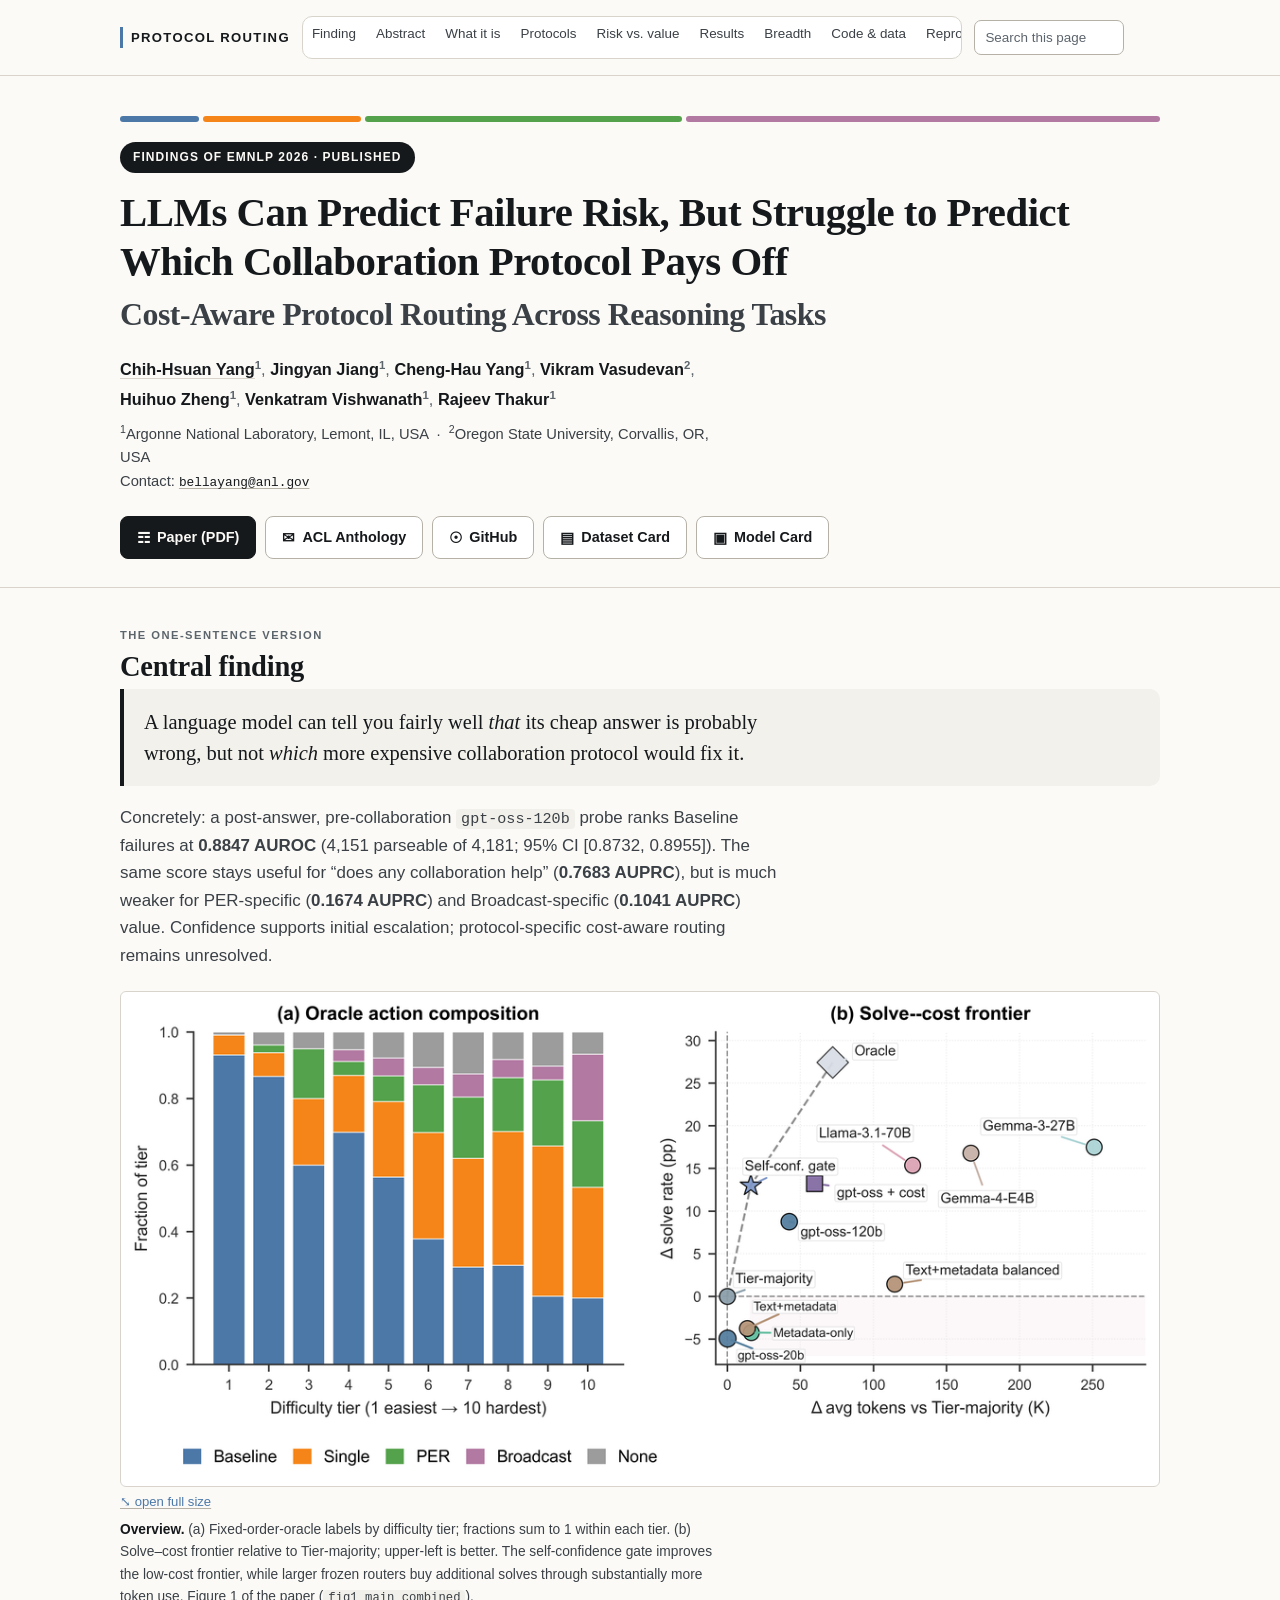
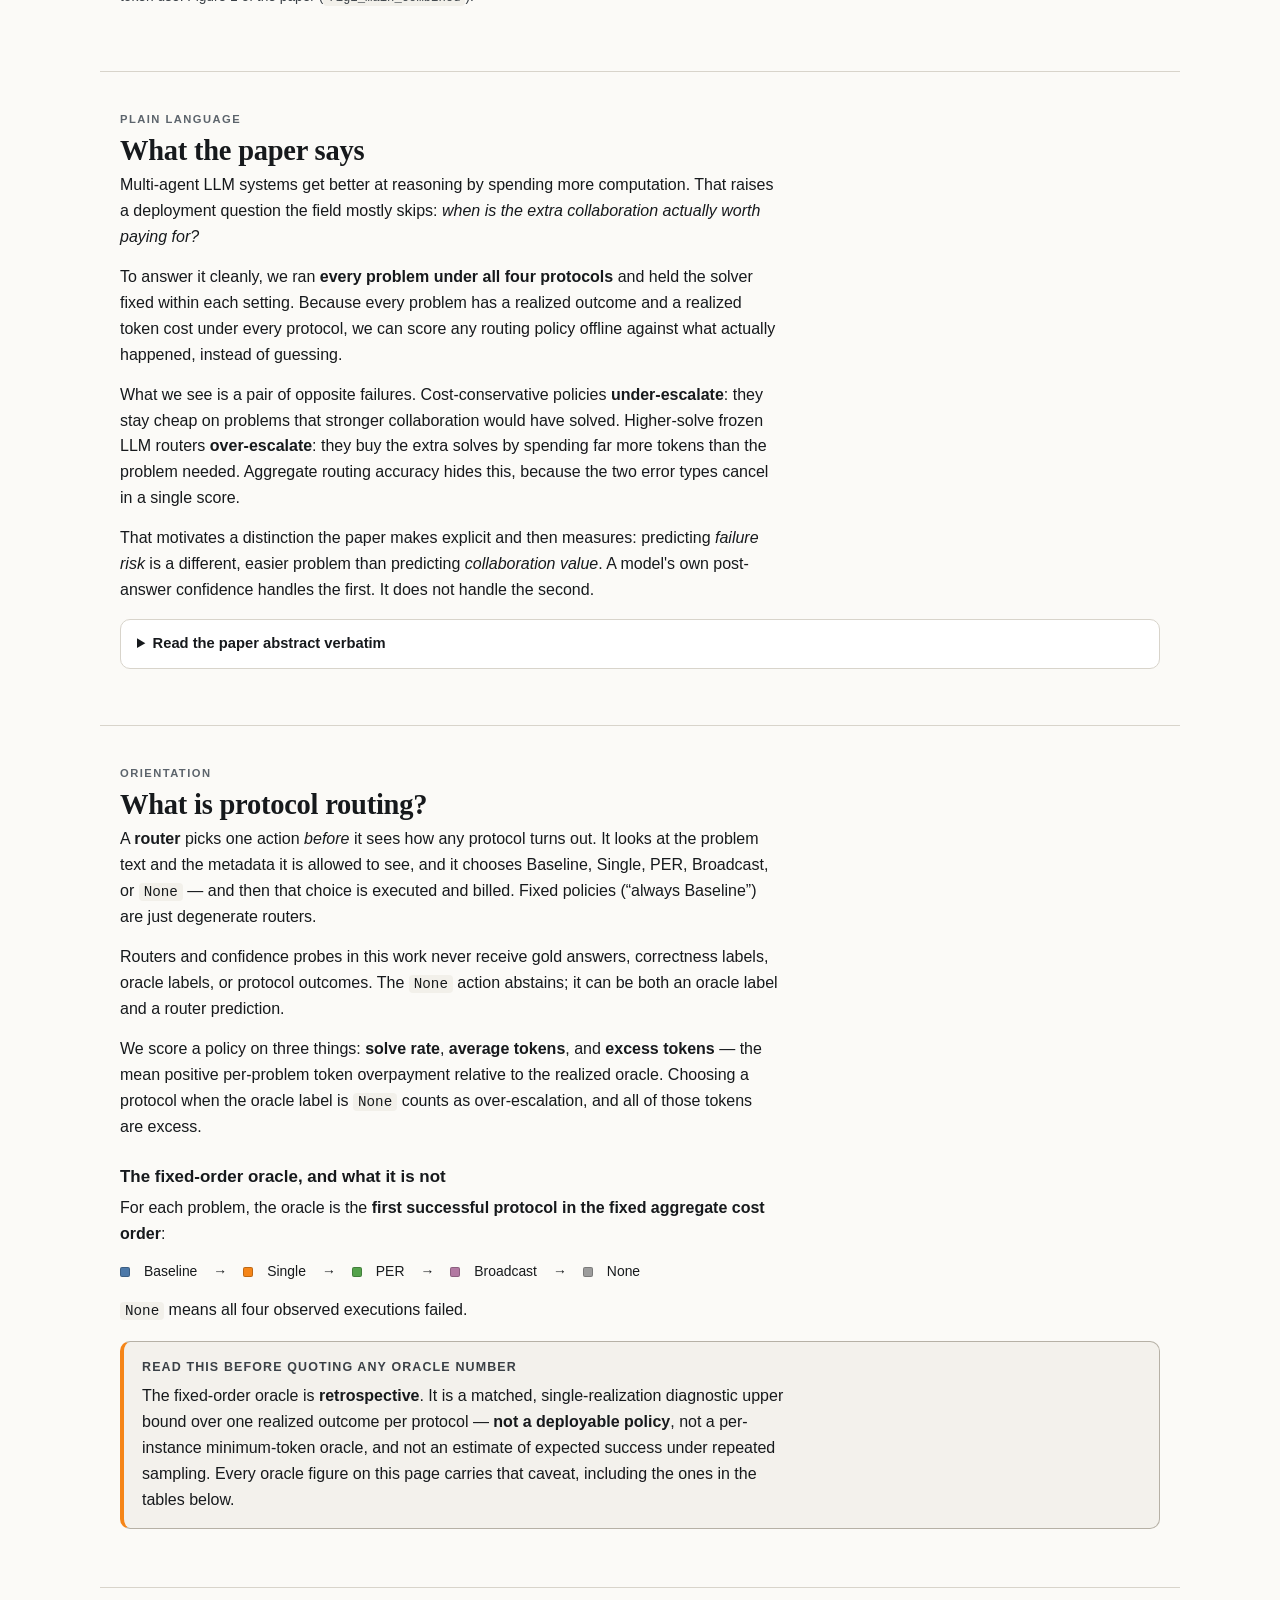
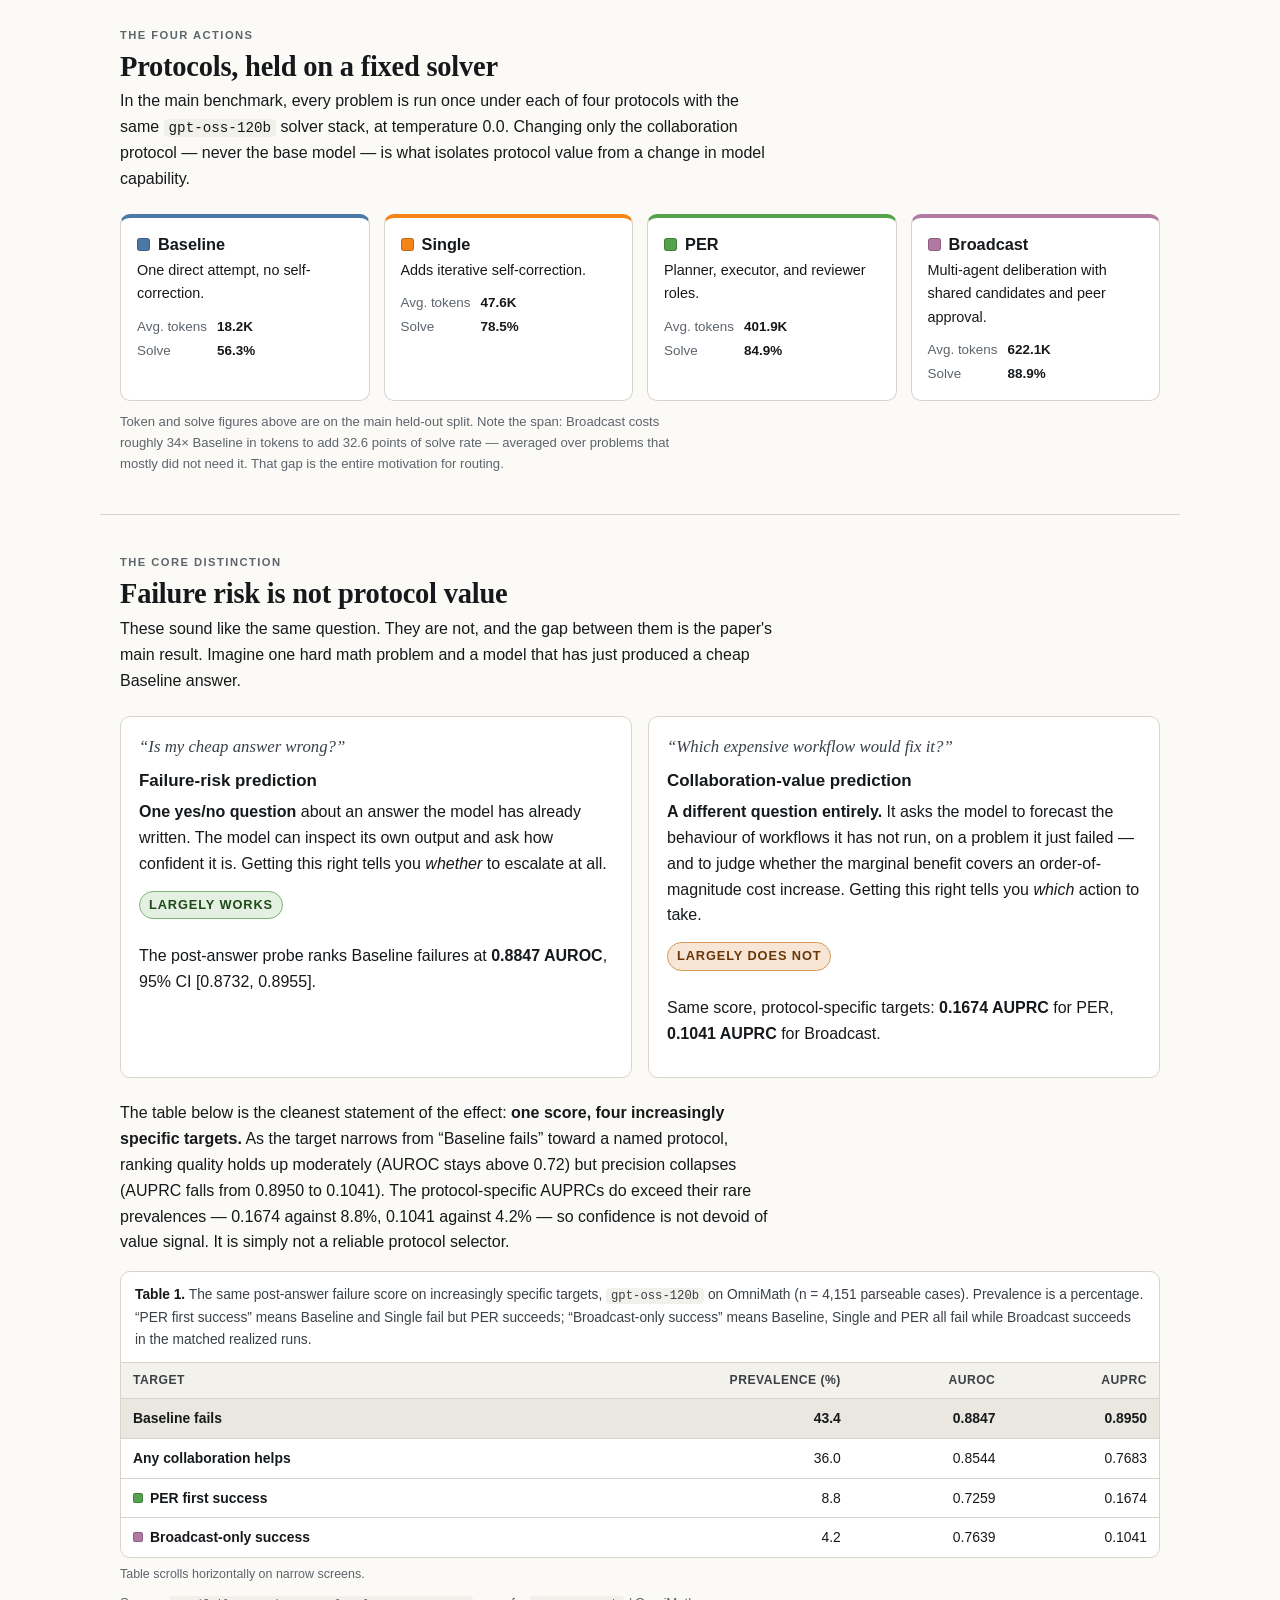
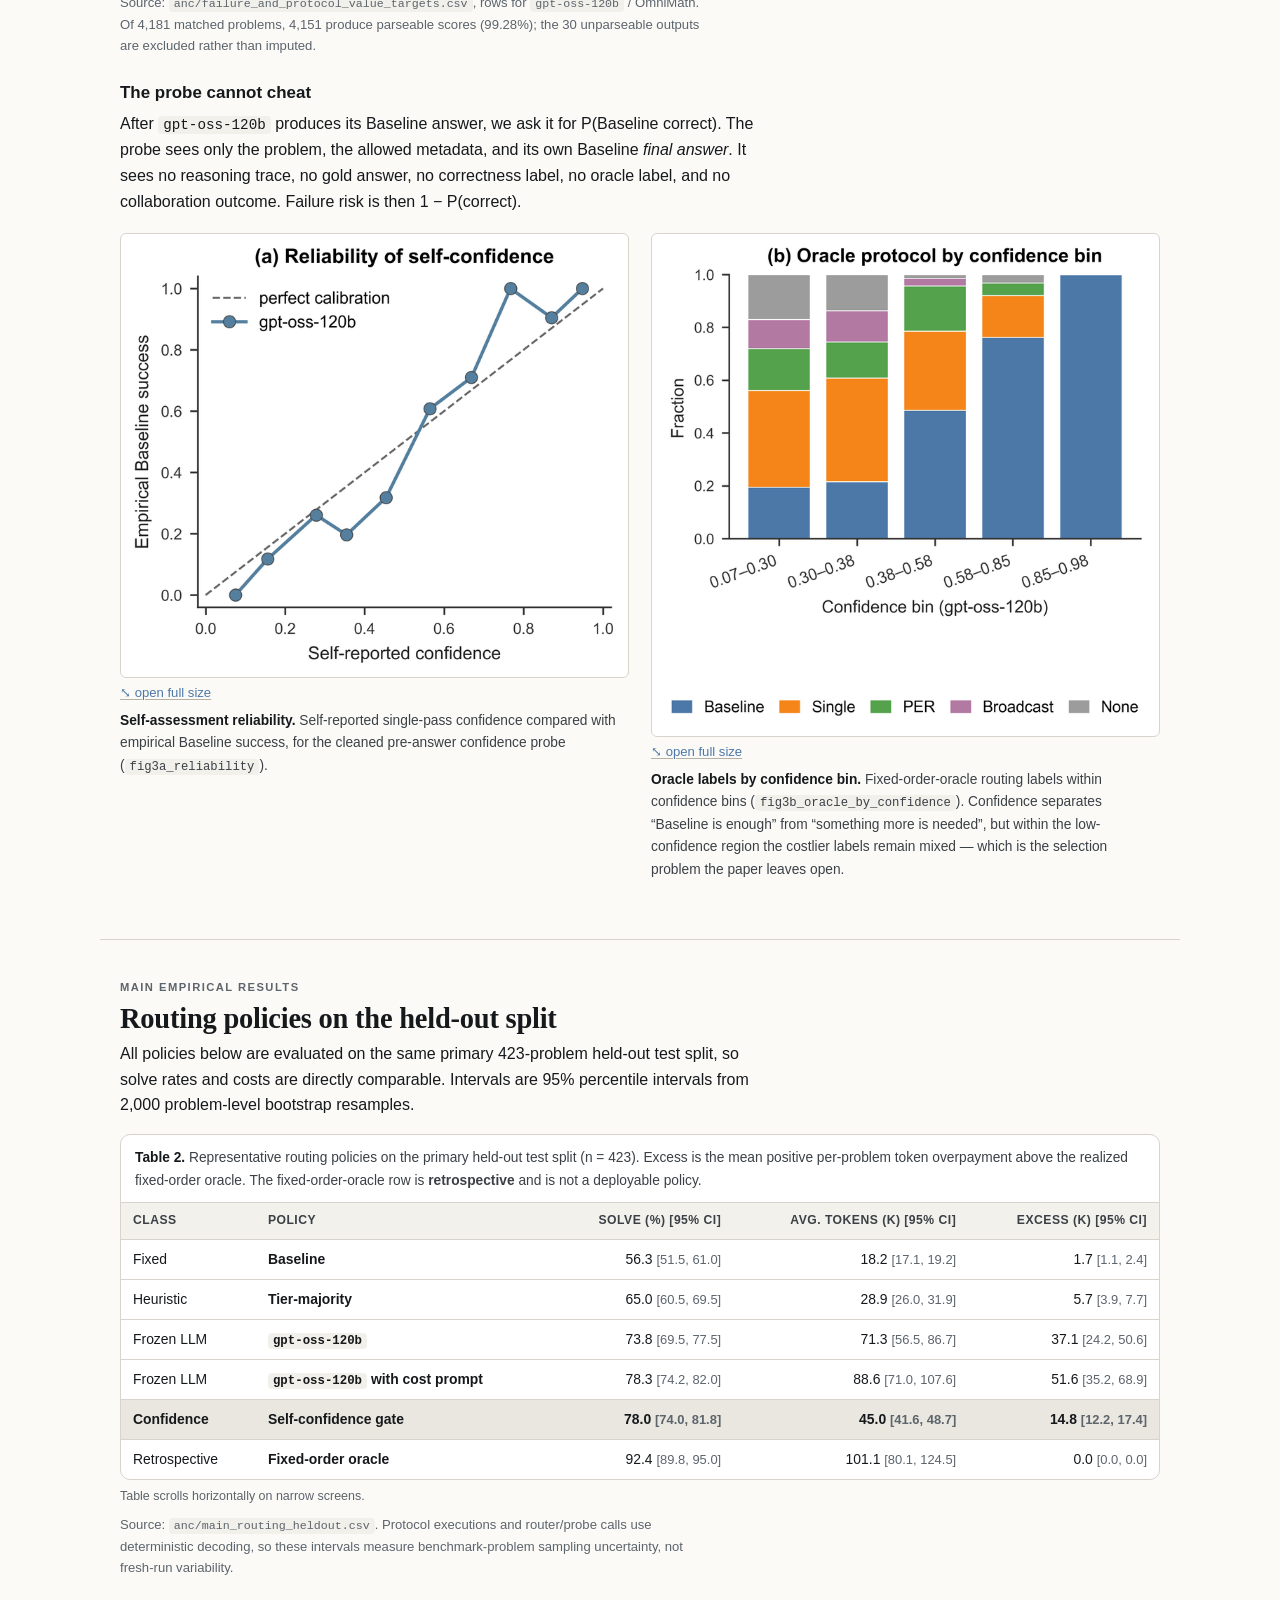
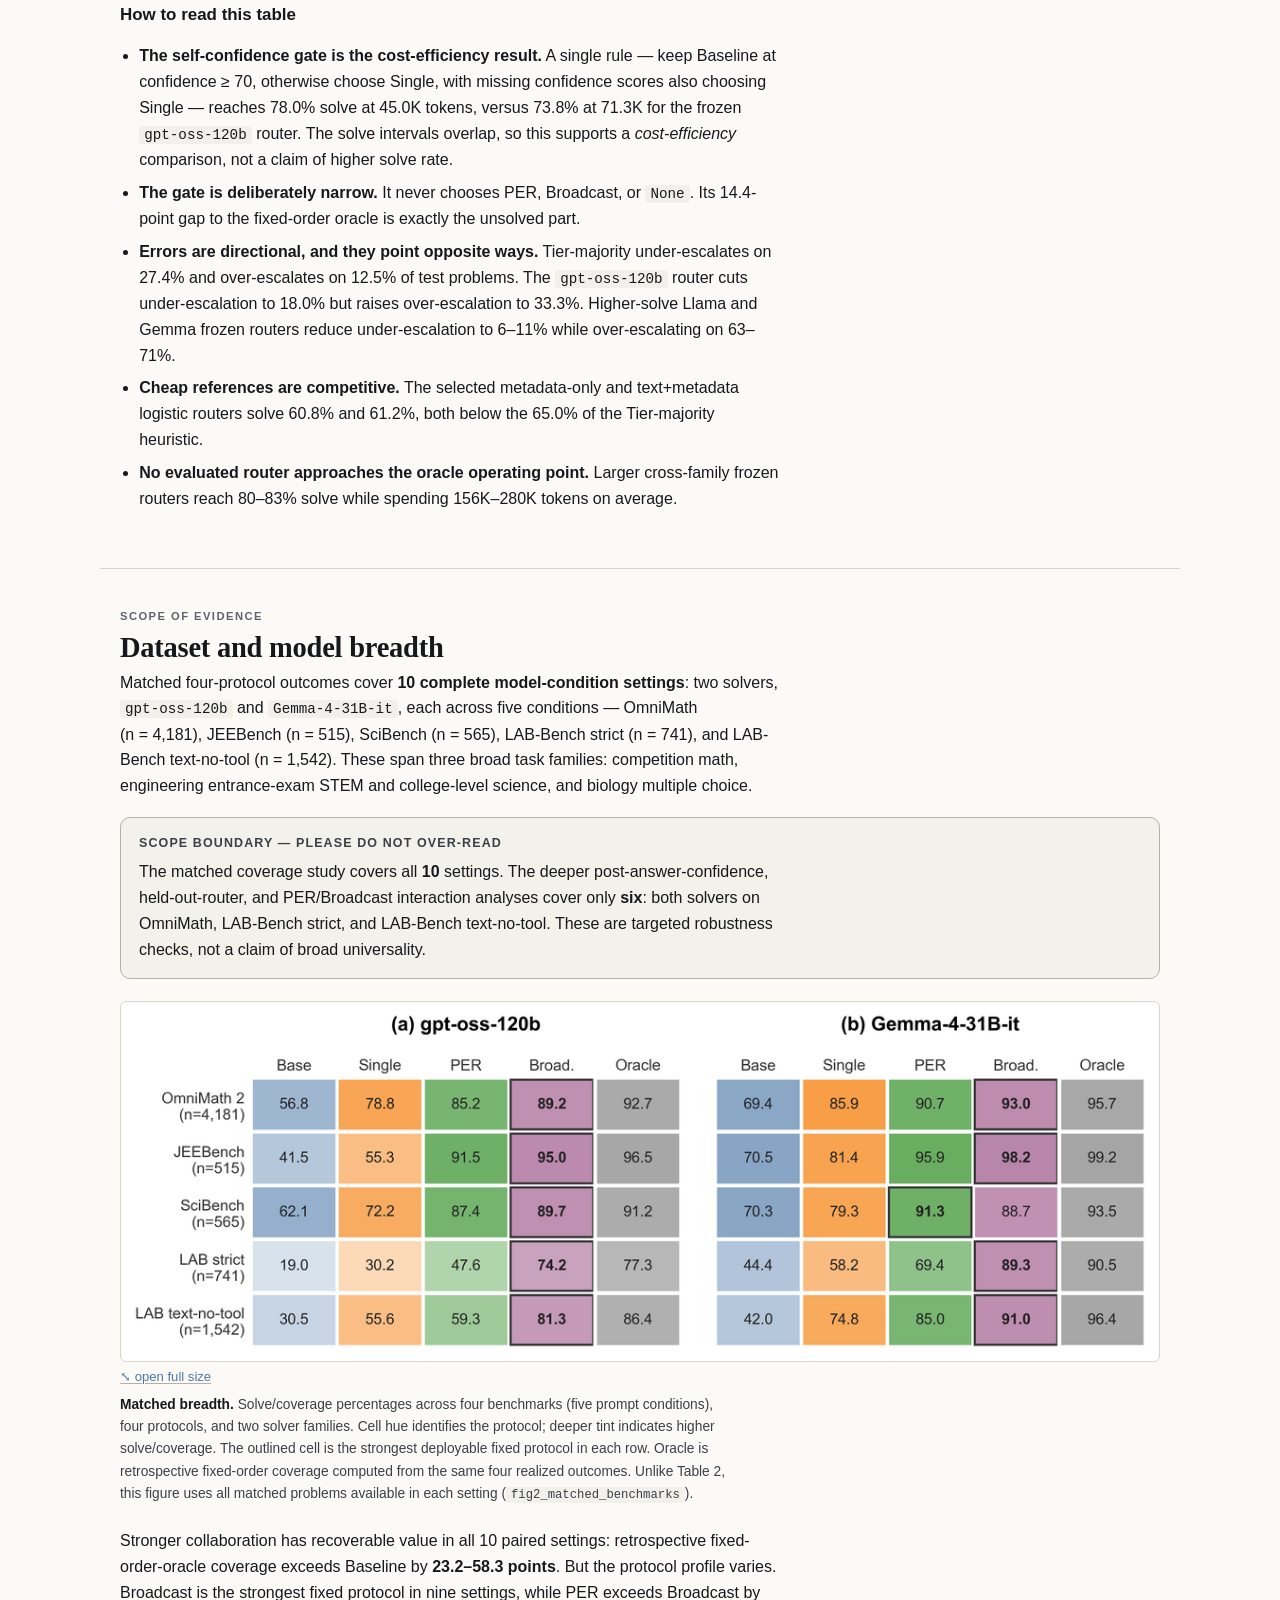
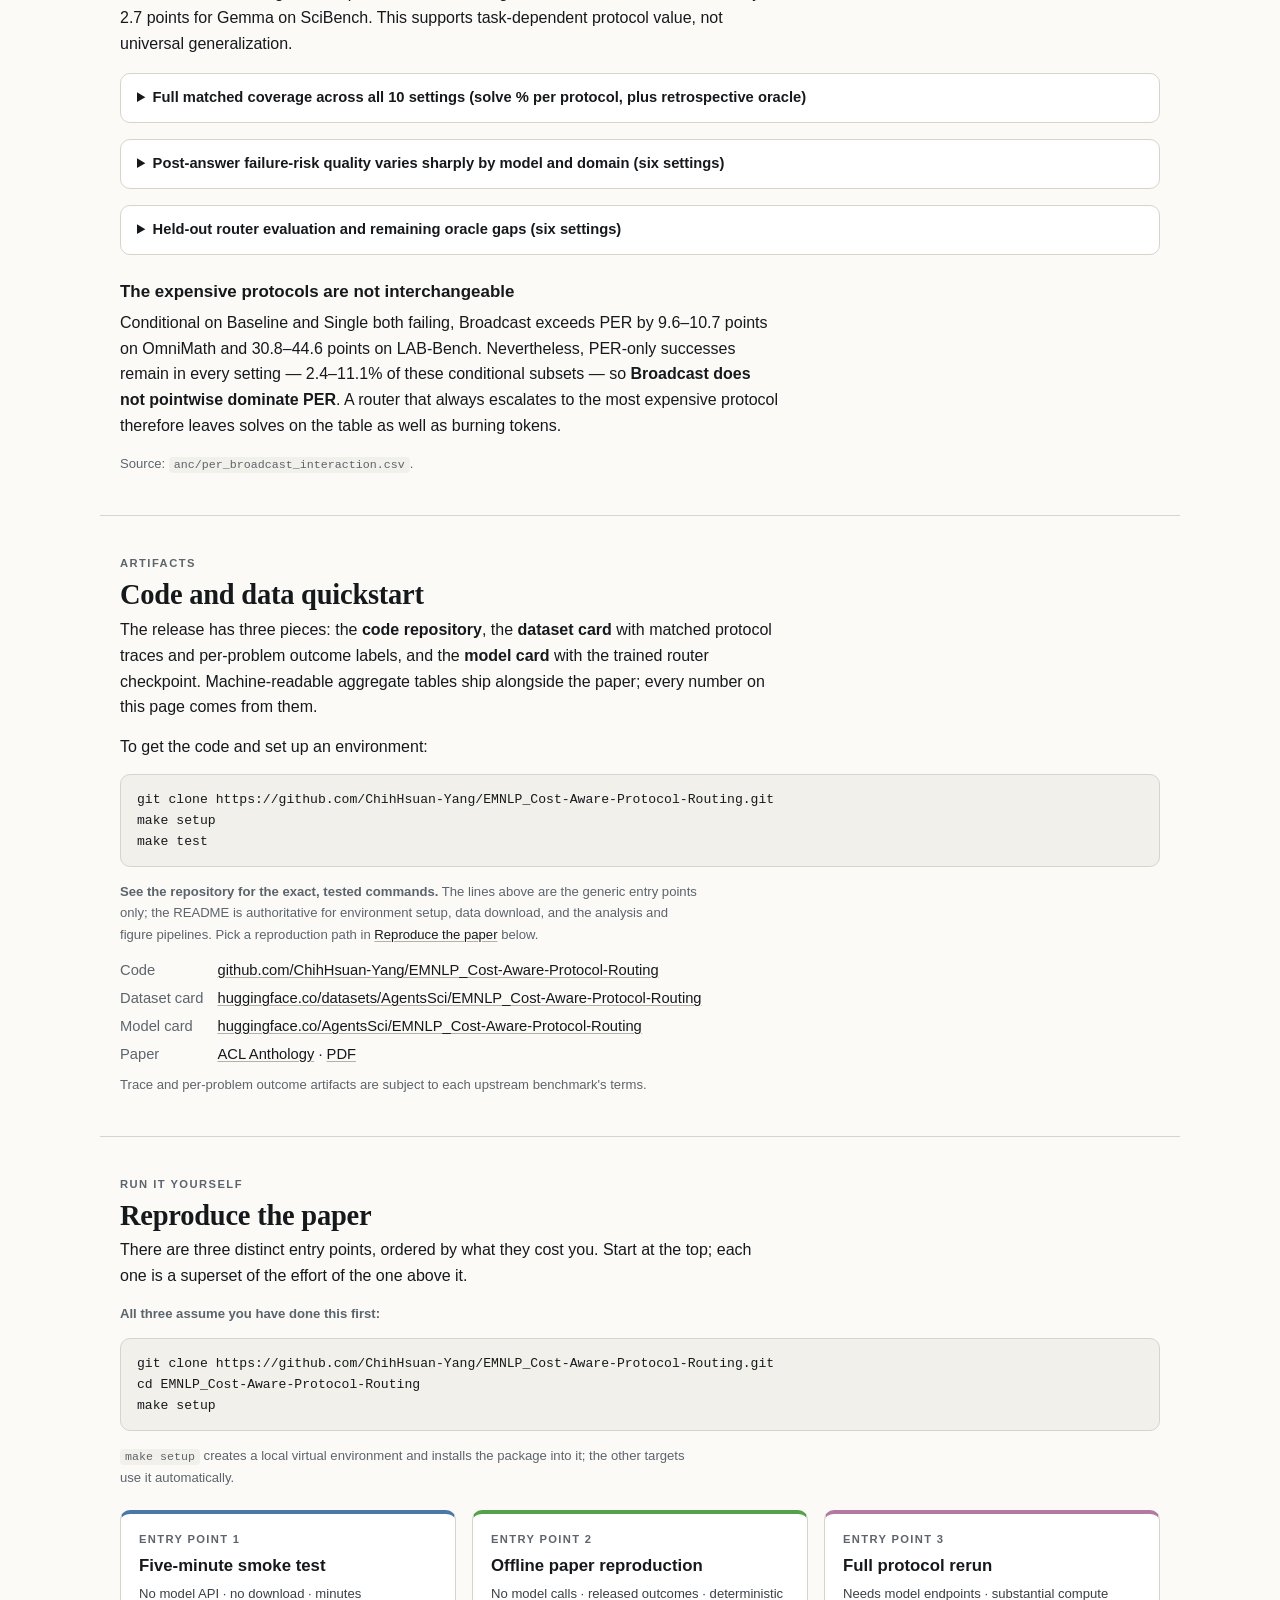
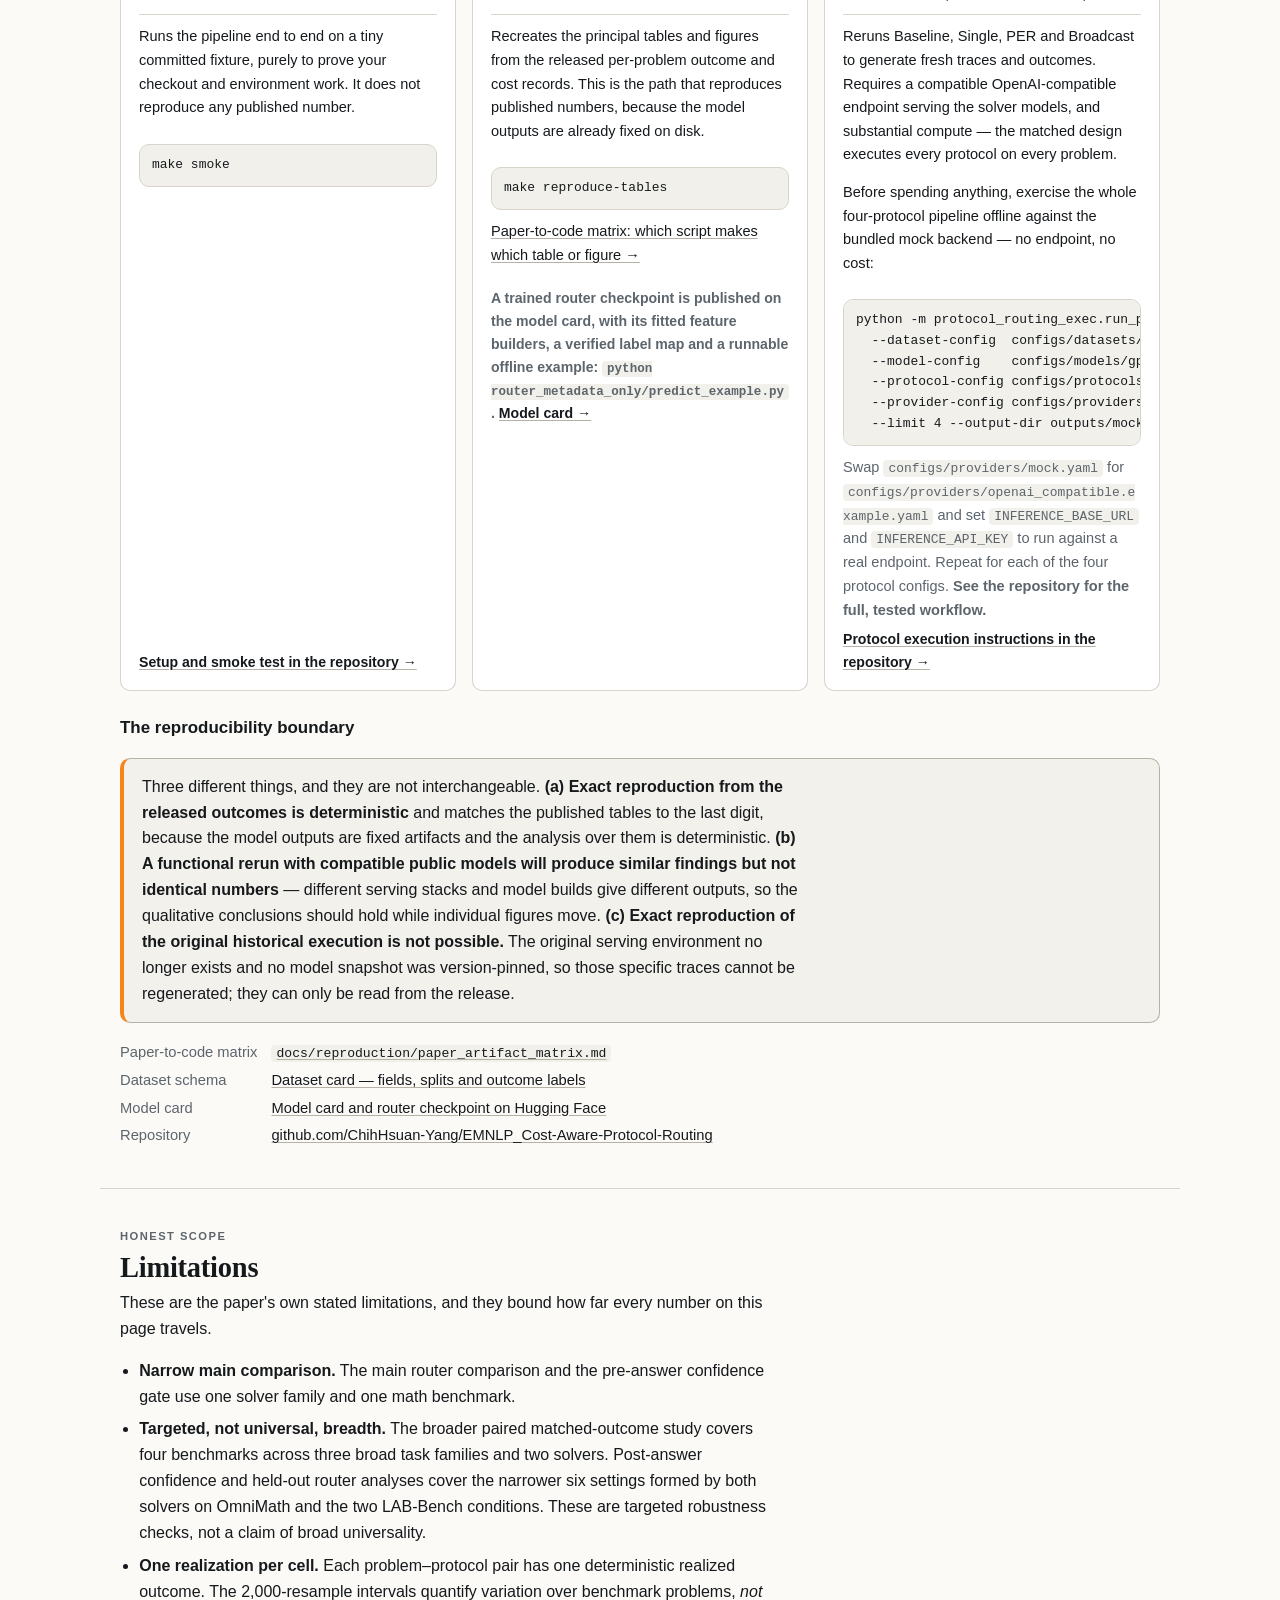
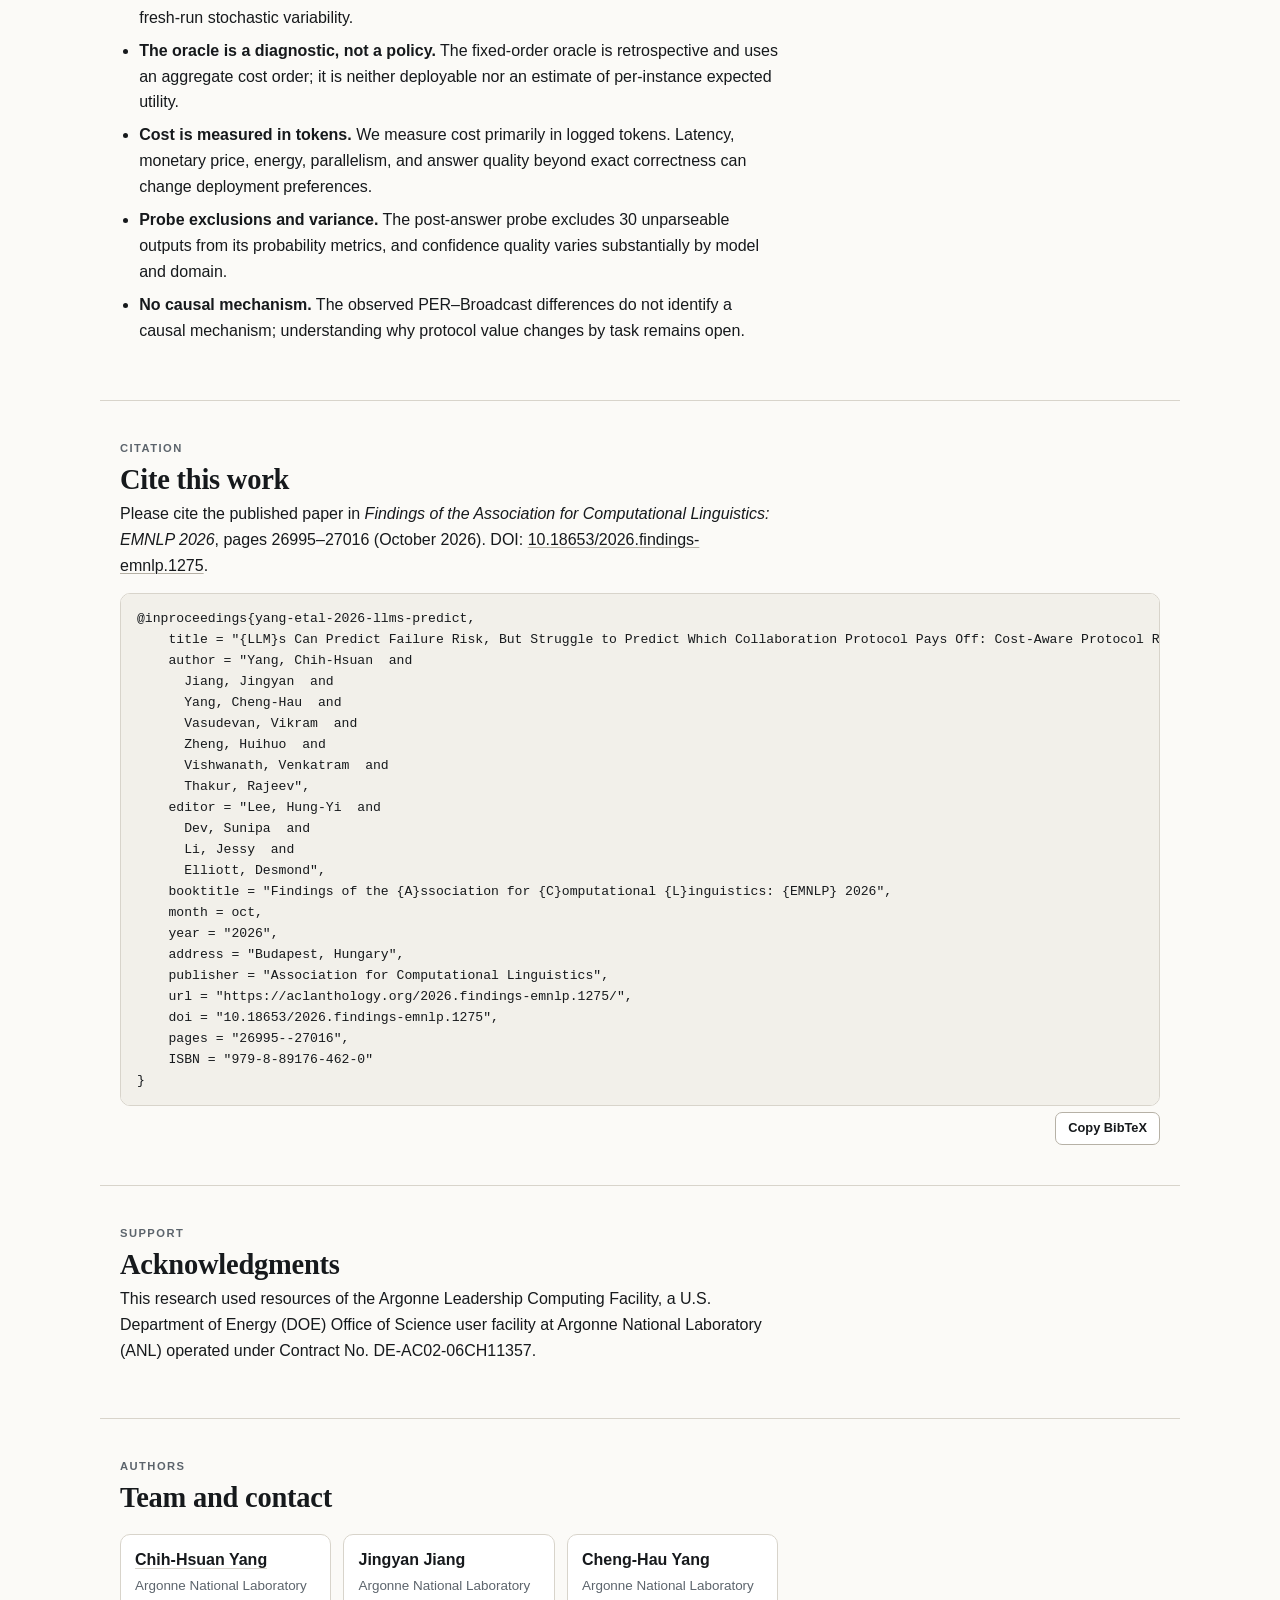
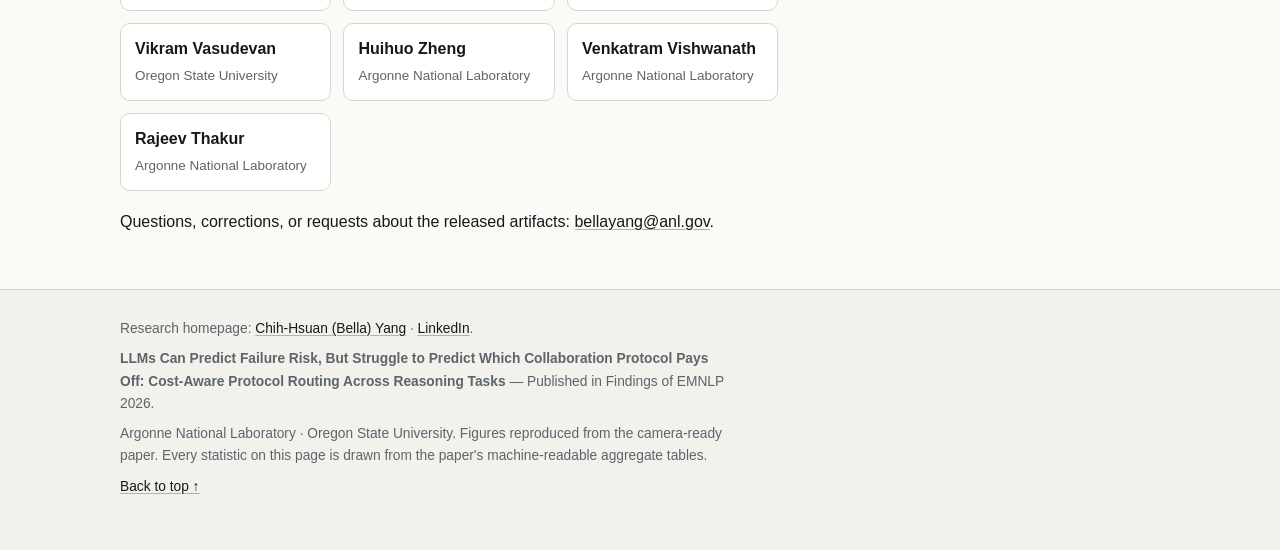
==== commit e25414e3: "Link project authors to personal research homepage" ====
--- a/docs/site/index.html
+++ b/docs/site/index.html
@@ -262,17 +262,17 @@
     <h1 class="title">LLMs Can Predict Failure Risk, But Struggle to Predict Which Collaboration Protocol Pays Off<span class="sub">Cost-Aware Protocol Routing Across Reasoning Tasks</span></h1>
 
     <p class="authors">
-      <span class="au"><a class="aulink" href="https://www.linkedin.com/in/chih-hsuan-yang-isu/" target="_blank" rel="noopener">Chih-Hsuan Yang</a><sup>1</sup></span><span class="sep">, </span><span class="au">Jingyan Jiang<sup>1</sup></span><span class="sep">, </span><span class="au">Cheng-Hau Yang<sup>1</sup></span><span class="sep">, </span><span class="au">Vikram Vasudevan<sup>2</sup></span><span class="sep">, </span><span class="au">Huihuo Zheng<sup>1</sup></span><span class="sep">, </span><span class="au">Venkatram Vishwanath<sup>1</sup></span><span class="sep">, </span><span class="au">Rajeev Thakur<sup>1</sup></span>
+      <span class="au"><a class="aulink" href="https://chihhsuan-yang.github.io/" title="Chih-Hsuan (Bella) Yang — personal research homepage">Chih-Hsuan Yang</a><sup>1</sup></span><span class="sep">, </span><span class="au">Jingyan Jiang<sup>1</sup></span><span class="sep">, </span><span class="au">Cheng-Hau Yang<sup>1</sup></span><span class="sep">, </span><span class="au">Vikram Vasudevan<sup>2</sup></span><span class="sep">, </span><span class="au">Huihuo Zheng<sup>1</sup></span><span class="sep">, </span><span class="au">Venkatram Vishwanath<sup>1</sup></span><span class="sep">, </span><span class="au">Rajeev Thakur<sup>1</sup></span>
     </p>
     <p class="affil"><sup>1</sup>Argonne National Laboratory, Lemont, IL, USA &nbsp;&middot;&nbsp; <sup>2</sup>Oregon State University, Corvallis, OR, USA</p>
     <p class="affil">Contact: <a class="contact" href="mailto:bellayang@anl.gov">bellayang@anl.gov</a></p>
-    <!-- Author profile links (LinkedIn).
+    <!-- Confirmed author homepage links.
          Chih-Hsuan Yang is linked. The other six are plain text until each
          author's own profile URL is confirmed: several of these names are
          shared by other published researchers, and linking the wrong person
          misattributes their work. To add one, wrap the name inside its
          <span class="au"> as:
-           <a class="aulink" href="https://www.linkedin.com/in/SLUG/"
+           <a class="aulink" href="https://AUTHOR-HOMEPAGE/"
               target="_blank" rel="noopener">Name</a>
          Styling is already in place. -->
 
@@ -710,10 +710,10 @@
 
 <section id="team" class="wrap" aria-labelledby="h-team">
   <h2 id="h-team"><span class="kicker">Authors</span>Team and contact</h2>
-  <!-- LinkedIn profiles. Add one by wrapping the name in .nm with
-       <a class="aulink" href="https://www.linkedin.com/in/SLUG/" target="_blank" rel="noopener">. -->
+  <!-- Confirmed author homepages. Add one by wrapping the name in .nm with
+       <a class="aulink" href="https://AUTHOR-HOMEPAGE/" target="_blank" rel="noopener">. -->
   <ul class="team">
-    <li><span class="nm"><a class="aulink" href="https://www.linkedin.com/in/chih-hsuan-yang-isu/" target="_blank" rel="noopener">Chih-Hsuan Yang</a></span><span class="af">Argonne National Laboratory</span></li>
+    <li><span class="nm"><a class="aulink" href="https://chihhsuan-yang.github.io/" title="Chih-Hsuan (Bella) Yang — personal research homepage">Chih-Hsuan Yang</a></span><span class="af">Argonne National Laboratory</span></li>
     <li><span class="nm">Jingyan Jiang</span><span class="af">Argonne National Laboratory</span></li>
     <li><span class="nm">Cheng-Hau Yang</span><span class="af">Argonne National Laboratory</span></li>
     <li><span class="nm">Vikram Vasudevan</span><span class="af">Oregon State University</span></li>
@@ -728,6 +728,7 @@
 
 <footer class="site">
   <div class="wrap">
+    <p>Research homepage: <a href="https://chihhsuan-yang.github.io/">Chih-Hsuan (Bella) Yang</a> &middot; <a href="https://www.linkedin.com/in/chih-hsuan-yang-isu/" target="_blank" rel="noopener">LinkedIn</a>.</p>
     <p><strong>LLMs Can Predict Failure Risk, But Struggle to Predict Which Collaboration Protocol Pays Off: Cost-Aware Protocol Routing Across Reasoning Tasks</strong> &mdash; Published in Findings of EMNLP 2026.</p>
     <p>Argonne National Laboratory &middot; Oregon State University. Figures reproduced from the camera-ready paper. Every statistic on this page is drawn from the paper's machine-readable aggregate tables.</p>
     <p class="totop"><a href="#top">Back to top &uarr;</a></p>
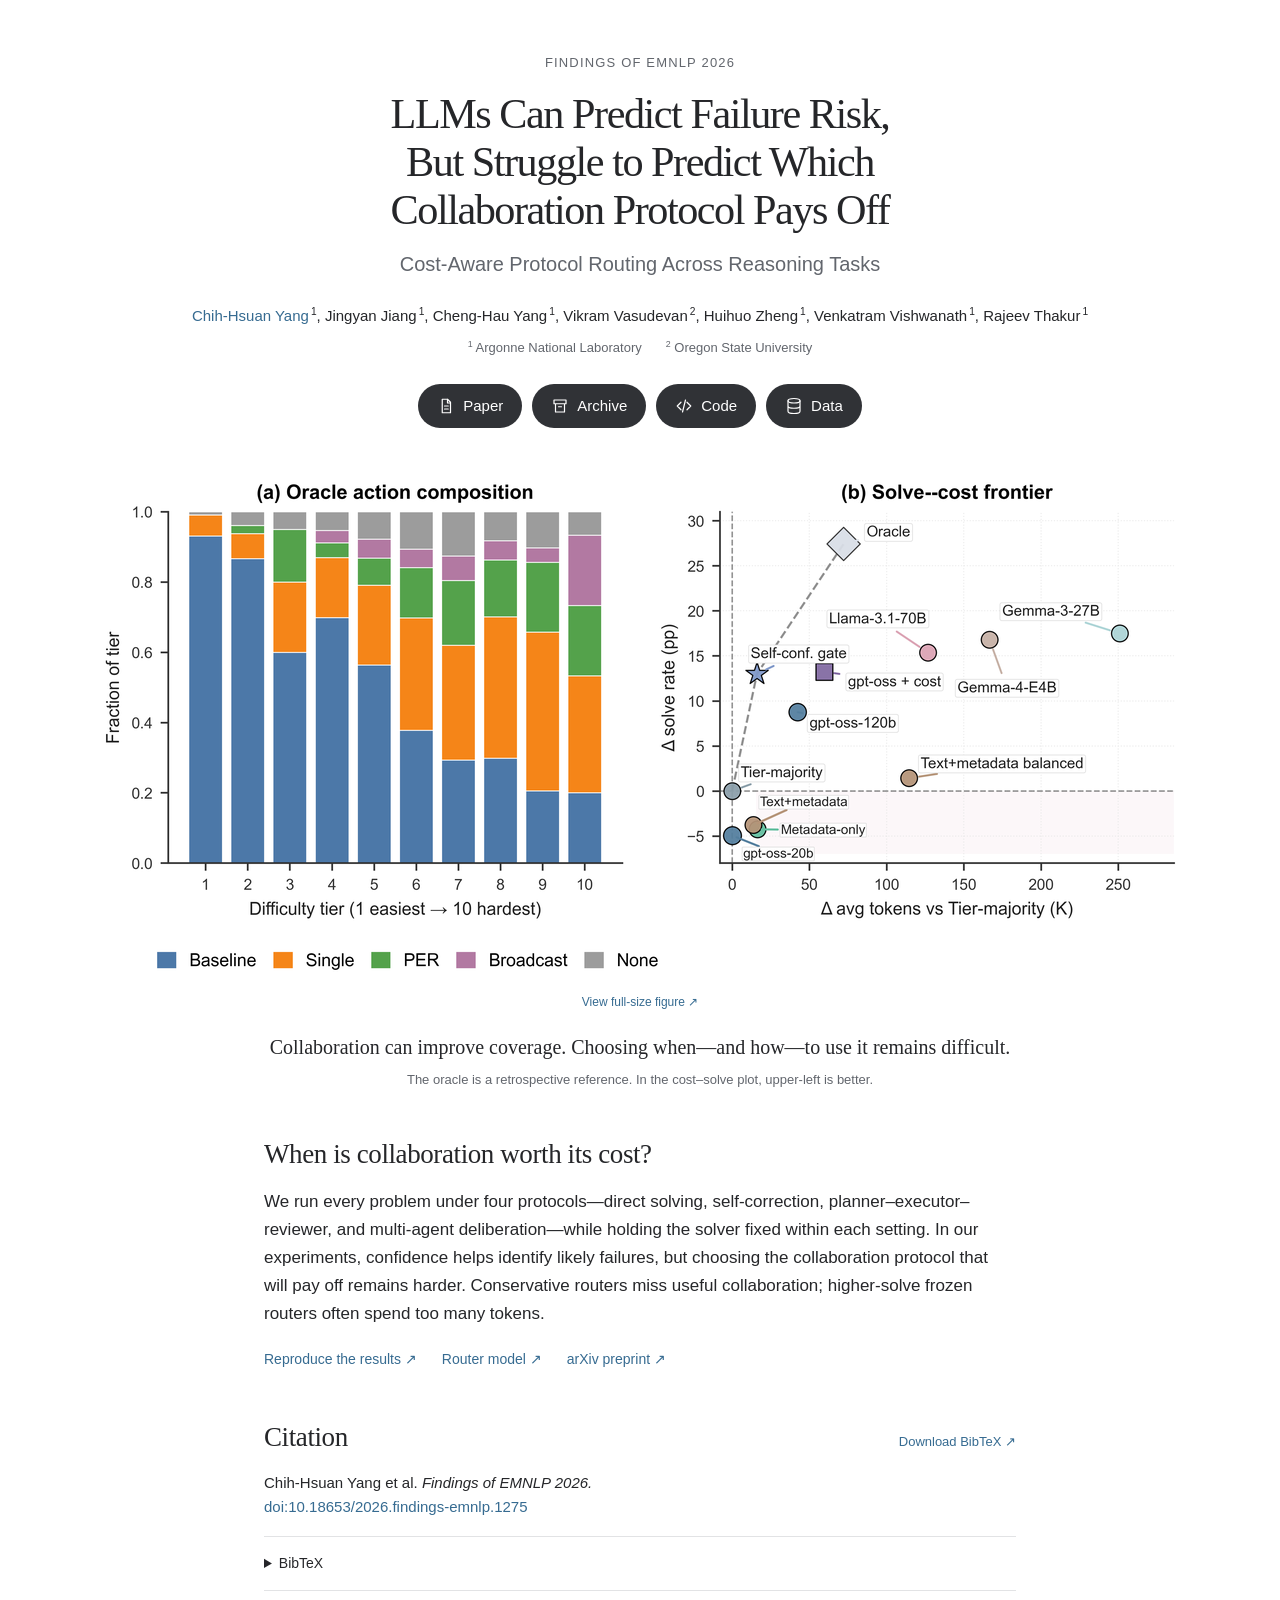
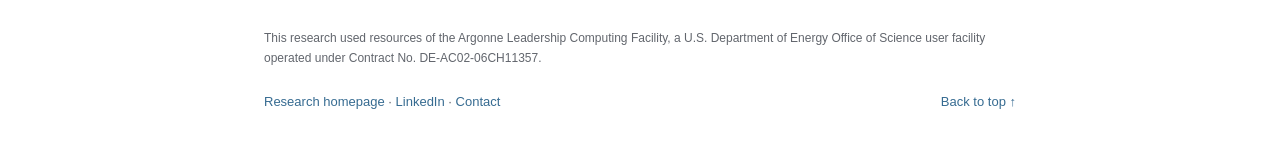
==== commit aa135725: "Simplify paper website with integrated figures and direct resource links" ====
--- a/docs/site/index.html
+++ b/docs/site/index.html
@@ -48,7 +48,7 @@
 <link rel="icon" href="favicon.svg" type="image/svg+xml">
 <link rel="icon" href="favicon-32.png" type="image/png" sizes="32x32">
 <link rel="apple-touch-icon" href="apple-touch-icon.png">
-<link rel="stylesheet" href="assets/css/main.css">
+<link rel="stylesheet" href="assets/css/paper.css">
 
 <script type="application/ld+json">
 {
@@ -224,460 +224,43 @@
 </script>
 </head>
 <body>
-<a class="skip" href="#main">Skip to main content</a>
-
-<nav class="nav" aria-label="Section navigation">
-  <div class="nav-inner">
-    <a class="nav-brand" href="#top">Protocol&nbsp;Routing</a>
-    <details class="nav-collapse">
-      <summary>Sections</summary>
-      <ul class="nav-links">
-      <li><a href="#finding">Finding</a></li>
-      <li><a href="#abstract">Abstract</a></li>
-      <li><a href="#what-is">What it is</a></li>
-      <li><a href="#protocols">Protocols</a></li>
-      <li><a href="#distinction">Risk vs. value</a></li>
-      <li><a href="#results">Results</a></li>
-      <li><a href="#breadth">Breadth</a></li>
-      <li><a href="#code">Code &amp; data</a></li>
-      <li><a href="#reproduce">Reproduce</a></li>
-      <li><a href="#limitations">Limitations</a></li>
-      <li><a href="#cite">Cite</a></li>
-      <li><a href="#team">Team</a></li>
-    </ul>
-    </details>
-    <div class="search-wrap">
-      <label class="skip" for="site-search">Search sections of this page</label>
-      <input id="site-search" type="search" placeholder="Search this page" autocomplete="off"
-             role="combobox" aria-expanded="false" aria-controls="search-results" aria-label="Search sections of this page">
-      <ul id="search-results" class="search-results" role="listbox" aria-label="Search results" hidden></ul>
-    </div>
-  </div>
-</nav>
-
+<a class="skip" href="#main">Skip to content</a>
 <header class="hero" id="top">
-  <div class="wrap">
-    <div class="ladder" aria-hidden="true"><span></span><span></span><span></span><span></span></div>
-    <p class="badge">Findings of EMNLP 2026 · Published</p>
-    <h1 class="title">LLMs Can Predict Failure Risk, But Struggle to Predict Which Collaboration Protocol Pays Off<span class="sub">Cost-Aware Protocol Routing Across Reasoning Tasks</span></h1>
-
-    <p class="authors">
+  <p class="venue">Findings of EMNLP 2026</p>
+  <h1>LLMs Can Predict Failure Risk,<br class="desktop-break"> But Struggle to Predict Which<br class="desktop-break"> Collaboration Protocol Pays Off</h1>
+  <p class="subtitle">Cost-Aware Protocol Routing Across Reasoning Tasks</p>
+  <p class="authors">
       <span class="au"><a class="aulink" href="https://chihhsuan-yang.github.io/" title="Chih-Hsuan (Bella) Yang — personal research homepage">Chih-Hsuan Yang</a><sup>1</sup></span><span class="sep">, </span><span class="au">Jingyan Jiang<sup>1</sup></span><span class="sep">, </span><span class="au">Cheng-Hau Yang<sup>1</sup></span><span class="sep">, </span><span class="au">Vikram Vasudevan<sup>2</sup></span><span class="sep">, </span><span class="au">Huihuo Zheng<sup>1</sup></span><span class="sep">, </span><span class="au">Venkatram Vishwanath<sup>1</sup></span><span class="sep">, </span><span class="au">Rajeev Thakur<sup>1</sup></span>
     </p>
-    <p class="affil"><sup>1</sup>Argonne National Laboratory, Lemont, IL, USA &nbsp;&middot;&nbsp; <sup>2</sup>Oregon State University, Corvallis, OR, USA</p>
-    <p class="affil">Contact: <a class="contact" href="mailto:bellayang@anl.gov">bellayang@anl.gov</a></p>
-    <!-- Confirmed author homepage links.
-         Chih-Hsuan Yang is linked. The other six are plain text until each
-         author's own profile URL is confirmed: several of these names are
-         shared by other published researchers, and linking the wrong person
-         misattributes their work. To add one, wrap the name inside its
-         <span class="au"> as:
-           <a class="aulink" href="https://AUTHOR-HOMEPAGE/"
-              target="_blank" rel="noopener">Name</a>
-         Styling is already in place. -->
-
-    <div class="btnrow">
-      <a class="btn primary" href="https://aclanthology.org/2026.findings-emnlp.1275.pdf"><span class="gl" aria-hidden="true">&#9782;</span> Paper (PDF)</a>
-      <a class="btn" href="https://aclanthology.org/2026.findings-emnlp.1275/"><span class="gl" aria-hidden="true">&#9993;</span> ACL Anthology</a>
-      <a class="btn" href="https://github.com/ChihHsuan-Yang/EMNLP_Cost-Aware-Protocol-Routing"><span class="gl" aria-hidden="true">&#9737;</span> GitHub</a>
-      <a class="btn" href="https://huggingface.co/datasets/AgentsSci/EMNLP_Cost-Aware-Protocol-Routing"><span class="gl" aria-hidden="true">&#9636;</span> Dataset Card</a>
-      <a class="btn" href="https://huggingface.co/AgentsSci/EMNLP_Cost-Aware-Protocol-Routing"><span class="gl" aria-hidden="true">&#9635;</span> Model Card</a>
-    </div>
-  </div>
+  <p class="affiliations"><span><sup>1</sup> Argonne National Laboratory</span><span><sup>2</sup> Oregon State University</span></p>
+  <nav class="resources" aria-label="Paper resources">
+    <a class="resource" href="https://aclanthology.org/2026.findings-emnlp.1275.pdf" aria-label="Paper — official PDF"><svg viewBox="0 0 24 24" aria-hidden="true"><path d="M7 3h7l4 4v14H7z"/><path d="M14 3v5h4M10 12h5M10 16h5"/></svg>Paper</a>
+<a class="resource" href="https://aclanthology.org/2026.findings-emnlp.1275/" aria-label="Archive — ACL Anthology"><svg viewBox="0 0 24 24" aria-hidden="true"><path d="M4 4h16v5H4zM6 9v11h12V9M10 13h4"/></svg>Archive</a>
+<a class="resource" href="https://github.com/ChihHsuan-Yang/EMNLP_Cost-Aware-Protocol-Routing" ><svg viewBox="0 0 24 24" aria-hidden="true"><path d="m8 7-5 5 5 5m8-10 5 5-5 5M14 4l-4 16"/></svg>Code</a>
+<a class="resource" href="https://huggingface.co/datasets/AgentsSci/EMNLP_Cost-Aware-Protocol-Routing" ><svg viewBox="0 0 24 24" aria-hidden="true"><ellipse cx="12" cy="5" rx="8" ry="3"/><path d="M4 5v14c0 4 16 4 16 0V5M4 12c0 4 16 4 16 0"/></svg>Data</a>
+  </nav>
 </header>
-
 <main id="main">
-
-<section id="finding" class="wrap" aria-labelledby="h-finding">
-  <h2 id="h-finding"><span class="kicker">The one-sentence version</span>Central finding</h2>
-  <div class="finding">
-    <p>A language model can tell you fairly well <em>that</em> its cheap answer is probably wrong, but not <em>which</em> more expensive collaboration protocol would fix it.</p>
-  </div>
-  <p class="lede" style="margin-top:18px">Concretely: a post-answer, pre-collaboration <code>gpt-oss-120b</code> probe ranks Baseline failures at <strong>0.8847 AUROC</strong> (4,151 parseable of 4,181; 95% CI [0.8732, 0.8955]). The same score stays useful for &ldquo;does any collaboration help&rdquo; (<strong>0.7683 AUPRC</strong>), but is much weaker for PER-specific (<strong>0.1674 AUPRC</strong>) and Broadcast-specific (<strong>0.1041 AUPRC</strong>) value. Confidence supports initial escalation; protocol-specific cost-aware routing remains unresolved.</p>
-
-  <figure>
-    <a class="figzoom" href="assets/img/fig1_main_combined.png" target="_blank" rel="noopener" title="Open the full-resolution figure (4105×1918) in a new tab"><img src="assets/img/fig1_main_combined@1x.png" srcset="assets/img/fig1_main_combined@1x.png 1x, assets/img/fig1_main_combined@2x.png 2x" width="1080" height="505"
-         alt="Two-panel overview figure. Left panel: stacked bars showing the fixed-order-oracle label composition across difficulty tiers, with Baseline, Single, PER, Broadcast and None shares summing to one within each tier; the Baseline share shrinks and the costlier-protocol and None shares grow as difficulty rises. Right panel: a solve-rate versus average-token-cost frontier in which the self-confidence gate sits up and to the left of the frozen large-language-model routers, which buy extra solves with substantially more tokens." loading="eager" decoding="async"></a>
-    <figcaption><b>Overview.</b> (a) Fixed-order-oracle labels by difficulty tier; fractions sum to 1 within each tier. (b) Solve&ndash;cost frontier relative to Tier-majority; upper-left is better. The self-confidence gate improves the low-cost frontier, while larger frozen routers buy additional solves through substantially more token use. Figure&nbsp;1 of the paper (<code>fig1_main_combined</code>).</figcaption>
-  </figure>
-</section>
-
-<section id="abstract" class="wrap" aria-labelledby="h-abstract">
-  <h2 id="h-abstract"><span class="kicker">Plain language</span>What the paper says</h2>
-  <p>Multi-agent LLM systems get better at reasoning by spending more computation. That raises a deployment question the field mostly skips: <em>when is the extra collaboration actually worth paying for?</em></p>
-  <p>To answer it cleanly, we ran <strong>every problem under all four protocols</strong> and held the solver fixed within each setting. Because every problem has a realized outcome and a realized token cost under every protocol, we can score any routing policy offline against what actually happened, instead of guessing.</p>
-  <p>What we see is a pair of opposite failures. Cost-conservative policies <strong>under-escalate</strong>: they stay cheap on problems that stronger collaboration would have solved. Higher-solve frozen LLM routers <strong>over-escalate</strong>: they buy the extra solves by spending far more tokens than the problem needed. Aggregate routing accuracy hides this, because the two error types cancel in a single score.</p>
-  <p>That motivates a distinction the paper makes explicit and then measures: predicting <em>failure risk</em> is a different, easier problem than predicting <em>collaboration value</em>. A model's own post-answer confidence handles the first. It does not handle the second.</p>
-
-  <details>
-    <summary>Read the paper abstract verbatim</summary>
-    <div class="dbody">
-      <p>Multi-agent large language model (LLM) systems can improve reasoning by spending more computation, but deployment requires deciding when extra collaboration is worth its cost. We isolate this decision by running every problem under four protocols while holding the solver fixed within each setting: direct solving (Baseline), iterative self-correction (Single), planner&ndash;executor&ndash;reviewer collaboration (PER), and multi-agent deliberation (Broadcast). The primary benchmark comprises 4,181 competition-level math problems; paired robustness checks cover four benchmarks spanning competition math, biology, and broader science with two solver families. Across fixed policies, trained routers, and frozen LLM routers, conservative policies under-escalate, whereas higher-solve frozen routers often over-escalate. A post-answer, pre-collaboration <code>gpt-oss-120b</code> probe ranks Baseline failures with 0.8847 AUROC (4,151 parseable cases; 95% CI [0.8732, 0.8955]). The same score remains informative for predicting whether any collaboration helps (0.7683 AUPRC), but is much weaker for identifying PER- or Broadcast-specific value (0.1674 and 0.1041 AUPRC). Separately, the pre-answer self-confidence gate reaches 78.0% solve at 45K tokens, compared with 73.8% at 71.3K for a frozen <code>gpt-oss-120b</code> router and 92.4% for a retrospective fixed-order oracle. Across 10 paired model&ndash;condition settings, the oracle adds 23.2&ndash;58.3 points of retrospective coverage over Baseline, but protocol profiles vary by task. In the six settings with held-out router evaluations, oracle gaps remain 18.5&ndash;28.9 points. Confidence can therefore support initial escalation, while protocol-specific cost-aware routing remains unresolved.</p>
-    </div>
-  </details>
-</section>
-
-<section id="what-is" class="wrap" aria-labelledby="h-what">
-  <h2 id="h-what"><span class="kicker">Orientation</span>What is protocol routing?</h2>
-  <p>A <strong>router</strong> picks one action <em>before</em> it sees how any protocol turns out. It looks at the problem text and the metadata it is allowed to see, and it chooses Baseline, Single, PER, Broadcast, or <code>None</code> &mdash; and then that choice is executed and billed. Fixed policies (&ldquo;always Baseline&rdquo;) are just degenerate routers.</p>
-  <p>Routers and confidence probes in this work never receive gold answers, correctness labels, oracle labels, or protocol outcomes. The <code>None</code> action abstains; it can be both an oracle label and a router prediction.</p>
-  <p>We score a policy on three things: <strong>solve rate</strong>, <strong>average tokens</strong>, and <strong>excess tokens</strong> &mdash; the mean positive per-problem token overpayment relative to the realized oracle. Choosing a protocol when the oracle label is <code>None</code> counts as over-escalation, and all of those tokens are excess.</p>
-
-  <h3>The fixed-order oracle, and what it is not</h3>
-  <p>For each problem, the oracle is the <strong>first successful protocol in the fixed aggregate cost order</strong>:</p>
-  <ul class="chiprow" aria-label="Fixed cheapest-success oracle order">
-    <li><span class="swatch" style="background:#4C78A8" aria-hidden="true"></span>Baseline</li>
-    <li aria-hidden="true">&rarr;</li>
-    <li><span class="swatch" style="background:#F58518" aria-hidden="true"></span>Single</li>
-    <li aria-hidden="true">&rarr;</li>
-    <li><span class="swatch" style="background:#54A24B" aria-hidden="true"></span>PER</li>
-    <li aria-hidden="true">&rarr;</li>
-    <li><span class="swatch" style="background:#B279A2" aria-hidden="true"></span>Broadcast</li>
-    <li aria-hidden="true">&rarr;</li>
-    <li><span class="swatch" style="background:#9C9C9C" aria-hidden="true"></span>None</li>
-  </ul>
-  <p style="margin-top:14px"><code>None</code> means all four observed executions failed.</p>
-  <div class="callout warn">
-    <span class="ct">Read this before quoting any oracle number</span>
-    <p>The fixed-order oracle is <strong>retrospective</strong>. It is a matched, single-realization diagnostic upper bound over one realized outcome per protocol &mdash; <strong>not a deployable policy</strong>, not a per-instance minimum-token oracle, and not an estimate of expected success under repeated sampling. Every oracle figure on this page carries that caveat, including the ones in the tables below.</p>
-  </div>
-</section>
-
-<section id="protocols" class="wrap" aria-labelledby="h-protocols">
-  <h2 id="h-protocols"><span class="kicker">The four actions</span>Protocols, held on a fixed solver</h2>
-  <p>In the main benchmark, every problem is run once under each of four protocols with the same <code>gpt-oss-120b</code> solver stack, at temperature 0.0. Changing only the collaboration protocol &mdash; never the base model &mdash; is what isolates protocol value from a change in model capability.</p>
-
-  <div class="protocols">
-    <article class="pcard pc-baseline">
-      <h3><span class="chip" aria-hidden="true"></span>Baseline</h3>
-      <p>One direct attempt, no self-correction.</p>
-      <dl><dt>Avg. tokens</dt><dd>18.2K</dd><dt>Solve</dt><dd>56.3%</dd></dl>
-    </article>
-    <article class="pcard pc-single">
-      <h3><span class="chip" aria-hidden="true"></span>Single</h3>
-      <p>Adds iterative self-correction.</p>
-      <dl><dt>Avg. tokens</dt><dd>47.6K</dd><dt>Solve</dt><dd>78.5%</dd></dl>
-    </article>
-    <article class="pcard pc-per">
-      <h3><span class="chip" aria-hidden="true"></span>PER</h3>
-      <p>Planner, executor, and reviewer roles.</p>
-      <dl><dt>Avg. tokens</dt><dd>401.9K</dd><dt>Solve</dt><dd>84.9%</dd></dl>
-    </article>
-    <article class="pcard pc-broadcast">
-      <h3><span class="chip" aria-hidden="true"></span>Broadcast</h3>
-      <p>Multi-agent deliberation with shared candidates and peer approval.</p>
-      <dl><dt>Avg. tokens</dt><dd>622.1K</dd><dt>Solve</dt><dd>88.9%</dd></dl>
-    </article>
-  </div>
-  <p class="tnote">Token and solve figures above are on the main held-out split. Note the span: Broadcast costs roughly 34&times; Baseline in tokens to add 32.6 points of solve rate &mdash; averaged over problems that mostly did not need it. That gap is the entire motivation for routing.</p>
-</section>
-
-<section id="distinction" class="wrap" aria-labelledby="h-distinction">
-  <h2 id="h-distinction"><span class="kicker">The core distinction</span>Failure risk is not protocol value</h2>
-  <p>These sound like the same question. They are not, and the gap between them is the paper's main result. Imagine one hard math problem and a model that has just produced a cheap Baseline answer.</p>
-
-  <div class="compare">
-    <div>
-      <p class="q">&ldquo;Is my cheap answer wrong?&rdquo;</p>
-      <h3>Failure-risk prediction</h3>
-      <p><strong>One yes/no question</strong> about an answer the model has already written. The model can inspect its own output and ask how confident it is. Getting this right tells you <em>whether</em> to escalate at all.</p>
-      <p><span class="verdict good">Largely works</span></p>
-      <p>The post-answer probe ranks Baseline failures at <strong>0.8847 AUROC</strong>, 95% CI [0.8732, 0.8955].</p>
-    </div>
-    <div>
-      <p class="q">&ldquo;Which expensive workflow would fix it?&rdquo;</p>
-      <h3>Collaboration-value prediction</h3>
-      <p><strong>A different question entirely.</strong> It asks the model to forecast the behaviour of workflows it has not run, on a problem it just failed &mdash; and to judge whether the marginal benefit covers an order-of-magnitude cost increase. Getting this right tells you <em>which</em> action to take.</p>
-      <p><span class="verdict bad">Largely does not</span></p>
-      <p>Same score, protocol-specific targets: <strong>0.1674 AUPRC</strong> for PER, <strong>0.1041 AUPRC</strong> for Broadcast.</p>
-    </div>
-  </div>
-
-  <p>The table below is the cleanest statement of the effect: <strong>one score, four increasingly specific targets.</strong> As the target narrows from &ldquo;Baseline fails&rdquo; toward a named protocol, ranking quality holds up moderately (AUROC stays above 0.72) but precision collapses (AUPRC falls from 0.8950 to 0.1041). The protocol-specific AUPRCs do exceed their rare prevalences &mdash; 0.1674 against 8.8%, 0.1041 against 4.2% &mdash; so confidence is not devoid of value signal. It is simply not a reliable protocol selector.</p>
-
-  <div class="table-scroll">
-    <table>
-      <caption><b>Table 1.</b> The same post-answer failure score on increasingly specific targets, <code>gpt-oss-120b</code> on OmniMath (n&nbsp;=&nbsp;4,151 parseable cases). Prevalence is a percentage. &ldquo;PER first success&rdquo; means Baseline and Single fail but PER succeeds; &ldquo;Broadcast-only success&rdquo; means Baseline, Single and PER all fail while Broadcast succeeds in the matched realized runs.</caption>
-      <thead>
-        <tr>
-          <th scope="col" class="l">Target</th>
-          <th scope="col">Prevalence (%)</th>
-          <th scope="col">AUROC</th>
-          <th scope="col">AUPRC</th>
-        </tr>
-      </thead>
-      <tbody>
-        <tr class="hl"><th scope="row" class="l">Baseline fails</th><td class="num">43.4</td><td class="num">0.8847</td><td class="num">0.8950</td></tr>
-        <tr><th scope="row" class="l">Any collaboration helps</th><td class="num">36.0</td><td class="num">0.8544</td><td class="num">0.7683</td></tr>
-        <tr><th scope="row" class="l"><span class="swatch" style="background:#54A24B" aria-hidden="true"></span>PER first success</th><td class="num">8.8</td><td class="num">0.7259</td><td class="num">0.1674</td></tr>
-        <tr><th scope="row" class="l"><span class="swatch" style="background:#B279A2" aria-hidden="true"></span>Broadcast-only success</th><td class="num">4.2</td><td class="num">0.7639</td><td class="num">0.1041</td></tr>
-      </tbody>
-    </table>
-  </div>
-  <p class="scrollhint">Table scrolls horizontally on narrow screens.</p>
-  <p class="tnote">Source: <code>anc/failure_and_protocol_value_targets.csv</code>, rows for <code>gpt-oss-120b</code> / OmniMath. Of 4,181 matched problems, 4,151 produce parseable scores (99.28%); the 30 unparseable outputs are excluded rather than imputed.</p>
-
-  <h3>The probe cannot cheat</h3>
-  <p>After <code>gpt-oss-120b</code> produces its Baseline answer, we ask it for P(Baseline correct). The probe sees only the problem, the allowed metadata, and its own Baseline <em>final answer</em>. It sees no reasoning trace, no gold answer, no correctness label, no oracle label, and no collaboration outcome. Failure risk is then 1&nbsp;&minus;&nbsp;P(correct).</p>
-
-  <div class="figpair">
+  <section class="overview" id="finding" aria-label="Research overview">
     <figure>
-    <a class="figzoom" href="assets/img/fig3a_reliability.png" target="_blank" rel="noopener" title="Open the full-resolution figure (1849×1609) in a new tab"><img src="assets/img/fig3a_reliability@1x.png" srcset="assets/img/fig3a_reliability@1x.png 1x, assets/img/fig3a_reliability@2x.png 2x" width="700" height="609"
-         alt="Reliability diagram comparing self-reported single-pass confidence on the horizontal axis with empirical Baseline success rate on the vertical axis, plotted against a diagonal line of perfect calibration." loading="lazy" decoding="async"></a>
-    <figcaption><b>Self-assessment reliability.</b> Self-reported single-pass confidence compared with empirical Baseline success, for the cleaned pre-answer confidence probe (<code>fig3a_reliability</code>).</figcaption>
-  </figure>
-    <figure>
-    <a class="figzoom" href="assets/img/fig3b_oracle_by_confidence.png" target="_blank" rel="noopener" title="Open the full-resolution figure (1946×1927) in a new tab"><img src="assets/img/fig3b_oracle_by_confidence@1x.png" srcset="assets/img/fig3b_oracle_by_confidence@1x.png 1x, assets/img/fig3b_oracle_by_confidence@2x.png 2x" width="700" height="693"
-         alt="Stacked bar chart showing the distribution of fixed-order-oracle routing labels within each bin of self-reported confidence; the Baseline share dominates high-confidence bins while costlier-protocol and None labels concentrate in low-confidence bins." loading="lazy" decoding="async"></a>
-    <figcaption><b>Oracle labels by confidence bin.</b> Fixed-order-oracle routing labels within confidence bins (<code>fig3b_oracle_by_confidence</code>). Confidence separates &ldquo;Baseline is enough&rdquo; from &ldquo;something more is needed&rdquo;, but within the low-confidence region the costlier labels remain mixed &mdash; which is the selection problem the paper leaves open.</figcaption>
-  </figure>
-  </div>
-</section>
-
-<section id="results" class="wrap" aria-labelledby="h-results">
-  <h2 id="h-results"><span class="kicker">Main empirical results</span>Routing policies on the held-out split</h2>
-  <p>All policies below are evaluated on the same primary 423-problem held-out test split, so solve rates and costs are directly comparable. Intervals are 95% percentile intervals from 2,000 problem-level bootstrap resamples.</p>
-
-  <div class="table-scroll">
-    <table>
-      <caption><b>Table 2.</b> Representative routing policies on the primary held-out test split (n&nbsp;=&nbsp;423). Excess is the mean positive per-problem token overpayment above the realized fixed-order oracle. The fixed-order-oracle row is <strong>retrospective</strong> and is not a deployable policy.</caption>
-      <thead>
-        <tr>
-          <th scope="col" class="l">Class</th>
-          <th scope="col" class="l">Policy</th>
-          <th scope="col">Solve (%) [95% CI]</th>
-          <th scope="col">Avg. tokens (K) [95% CI]</th>
-          <th scope="col">Excess (K) [95% CI]</th>
-        </tr>
-      </thead>
-      <tbody>
-        <tr><td class="l">Fixed</td><th scope="row" class="l">Baseline</th><td class="num">56.3 <span class="ci">[51.5, 61.0]</span></td><td class="num">18.2 <span class="ci">[17.1, 19.2]</span></td><td class="num">1.7 <span class="ci">[1.1, 2.4]</span></td></tr>
-        <tr><td class="l">Heuristic</td><th scope="row" class="l">Tier-majority</th><td class="num">65.0 <span class="ci">[60.5, 69.5]</span></td><td class="num">28.9 <span class="ci">[26.0, 31.9]</span></td><td class="num">5.7 <span class="ci">[3.9, 7.7]</span></td></tr>
-        <tr><td class="l">Frozen LLM</td><th scope="row" class="l"><code>gpt-oss-120b</code></th><td class="num">73.8 <span class="ci">[69.5, 77.5]</span></td><td class="num">71.3 <span class="ci">[56.5, 86.7]</span></td><td class="num">37.1 <span class="ci">[24.2, 50.6]</span></td></tr>
-        <tr><td class="l">Frozen LLM</td><th scope="row" class="l"><code>gpt-oss-120b</code> with cost prompt</th><td class="num">78.3 <span class="ci">[74.2, 82.0]</span></td><td class="num">88.6 <span class="ci">[71.0, 107.6]</span></td><td class="num">51.6 <span class="ci">[35.2, 68.9]</span></td></tr>
-        <tr class="hl"><td class="l">Confidence</td><th scope="row" class="l">Self-confidence gate</th><td class="num">78.0 <span class="ci">[74.0, 81.8]</span></td><td class="num">45.0 <span class="ci">[41.6, 48.7]</span></td><td class="num">14.8 <span class="ci">[12.2, 17.4]</span></td></tr>
-        <tr><td class="l">Retrospective</td><th scope="row" class="l">Fixed-order oracle</th><td class="num">92.4 <span class="ci">[89.8, 95.0]</span></td><td class="num">101.1 <span class="ci">[80.1, 124.5]</span></td><td class="num">0.0 <span class="ci">[0.0, 0.0]</span></td></tr>
-      </tbody>
-    </table>
-  </div>
-  <p class="scrollhint">Table scrolls horizontally on narrow screens.</p>
-  <p class="tnote">Source: <code>anc/main_routing_heldout.csv</code>. Protocol executions and router/probe calls use deterministic decoding, so these intervals measure benchmark-problem sampling uncertainty, not fresh-run variability.</p>
-
-  <h3>How to read this table</h3>
-  <ul>
-    <li><strong>The self-confidence gate is the cost-efficiency result.</strong> A single rule &mdash; keep Baseline at confidence &ge;&nbsp;70, otherwise choose Single, with missing confidence scores also choosing Single &mdash; reaches 78.0% solve at 45.0K tokens, versus 73.8% at 71.3K for the frozen <code>gpt-oss-120b</code> router. The solve intervals overlap, so this supports a <em>cost-efficiency</em> comparison, not a claim of higher solve rate.</li>
-    <li><strong>The gate is deliberately narrow.</strong> It never chooses PER, Broadcast, or <code>None</code>. Its 14.4-point gap to the fixed-order oracle is exactly the unsolved part.</li>
-    <li><strong>Errors are directional, and they point opposite ways.</strong> Tier-majority under-escalates on 27.4% and over-escalates on 12.5% of test problems. The <code>gpt-oss-120b</code> router cuts under-escalation to 18.0% but raises over-escalation to 33.3%. Higher-solve Llama and Gemma frozen routers reduce under-escalation to 6&ndash;11% while over-escalating on 63&ndash;71%.</li>
-    <li><strong>Cheap references are competitive.</strong> The selected metadata-only and text+metadata logistic routers solve 60.8% and 61.2%, both below the 65.0% of the Tier-majority heuristic.</li>
-    <li><strong>No evaluated router approaches the oracle operating point.</strong> Larger cross-family frozen routers reach 80&ndash;83% solve while spending 156K&ndash;280K tokens on average.</li>
-  </ul>
-</section>
-
-<section id="breadth" class="wrap" aria-labelledby="h-breadth">
-  <h2 id="h-breadth"><span class="kicker">Scope of evidence</span>Dataset and model breadth</h2>
-  <p>Matched four-protocol outcomes cover <strong>10 complete model-condition settings</strong>: two solvers, <code>gpt-oss-120b</code> and <code>Gemma-4-31B-it</code>, each across five conditions &mdash; OmniMath (n&nbsp;=&nbsp;4,181), JEEBench (n&nbsp;=&nbsp;515), SciBench (n&nbsp;=&nbsp;565), LAB-Bench strict (n&nbsp;=&nbsp;741), and LAB-Bench text-no-tool (n&nbsp;=&nbsp;1,542). These span three broad task families: competition math, engineering entrance-exam STEM and college-level science, and biology multiple choice.</p>
-
-  <div class="callout">
-    <span class="ct">Scope boundary &mdash; please do not over-read</span>
-    <p>The matched coverage study covers all <strong>10</strong> settings. The deeper post-answer-confidence, held-out-router, and PER/Broadcast interaction analyses cover only <strong>six</strong>: both solvers on OmniMath, LAB-Bench strict, and LAB-Bench text-no-tool. These are targeted robustness checks, not a claim of broad universality.</p>
-  </div>
-
-  <figure>
-    <a class="figzoom" href="assets/img/fig2_matched_benchmarks.png" target="_blank" rel="noopener" title="Open the full-resolution figure (3961×1328) in a new tab"><img src="assets/img/fig2_matched_benchmarks@1x.png" srcset="assets/img/fig2_matched_benchmarks@1x.png 1x, assets/img/fig2_matched_benchmarks@2x.png 2x" width="1080" height="362"
-         alt="Heatmap grid of matched solve and coverage percentages. Rows are the ten solver-by-condition settings; columns are the Baseline, Single, PER and Broadcast protocols plus the retrospective fixed-order oracle. Cell hue identifies the protocol and deeper tint indicates higher solve or coverage, with the strongest deployable fixed protocol in each row outlined." loading="lazy" decoding="async"></a>
-    <figcaption><b>Matched breadth.</b> Solve/coverage percentages across four benchmarks (five prompt conditions), four protocols, and two solver families. Cell hue identifies the protocol; deeper tint indicates higher solve/coverage. The outlined cell is the strongest deployable fixed protocol in each row. Oracle is retrospective fixed-order coverage computed from the same four realized outcomes. Unlike Table&nbsp;2, this figure uses all matched problems available in each setting (<code>fig2_matched_benchmarks</code>).</figcaption>
-  </figure>
-
-  <p>Stronger collaboration has recoverable value in all 10 paired settings: retrospective fixed-order-oracle coverage exceeds Baseline by <strong>23.2&ndash;58.3 points</strong>. But the protocol profile varies. Broadcast is the strongest fixed protocol in nine settings, while PER exceeds Broadcast by 2.7 points for Gemma on SciBench. This supports task-dependent protocol value, not universal generalization.</p>
-
-  <details>
-    <summary>Full matched coverage across all 10 settings (solve % per protocol, plus retrospective oracle)</summary>
-    <div class="dbody">
-      <div class="table-scroll">
-        <table>
-          <caption><b>Table 3.</b> Four-protocol solve rates and retrospective fixed-order-oracle coverage for the 10 paired model-condition settings. All values are percentages of matched problems. The oracle column is retrospective, not a deployable policy.</caption>
-          <thead>
-            <tr>
-              <th scope="col" class="l">Solver</th><th scope="col" class="l">Setting</th><th scope="col">n</th>
-              <th scope="col"><span class="swatch" style="background:#4C78A8" aria-hidden="true"></span>Baseline</th>
-              <th scope="col"><span class="swatch" style="background:#F58518" aria-hidden="true"></span>Single</th>
-              <th scope="col"><span class="swatch" style="background:#54A24B" aria-hidden="true"></span>PER</th>
-              <th scope="col"><span class="swatch" style="background:#B279A2" aria-hidden="true"></span>Broadcast</th>
-              <th scope="col">Oracle</th>
-            </tr>
-          </thead>
-          <tbody>
-            <tr><td class="l"><code>gpt-oss-120b</code></td><th scope="row" class="l">OmniMath</th><td class="num">4,181</td><td class="num">56.83</td><td class="num">78.78</td><td class="num">85.17</td><td class="num">89.21</td><td class="num">92.68</td></tr>
-            <tr><td class="l"><code>gpt-oss-120b</code></td><th scope="row" class="l">JEEBench</th><td class="num">515</td><td class="num">41.55</td><td class="num">55.34</td><td class="num">91.46</td><td class="num">94.95</td><td class="num">96.50</td></tr>
-            <tr><td class="l"><code>gpt-oss-120b</code></td><th scope="row" class="l">SciBench</th><td class="num">565</td><td class="num">62.12</td><td class="num">72.21</td><td class="num">87.43</td><td class="num">89.73</td><td class="num">91.15</td></tr>
-            <tr><td class="l"><code>gpt-oss-120b</code></td><th scope="row" class="l">LAB-Bench strict</th><td class="num">741</td><td class="num">19.03</td><td class="num">30.23</td><td class="num">47.64</td><td class="num">74.22</td><td class="num">77.33</td></tr>
-            <tr><td class="l"><code>gpt-oss-120b</code></td><th scope="row" class="l">LAB-Bench text-no-tool</th><td class="num">1,542</td><td class="num">30.54</td><td class="num">55.64</td><td class="num">59.27</td><td class="num">81.26</td><td class="num">86.38</td></tr>
-            <tr><td class="l"><code>Gemma-4-31B-it</code></td><th scope="row" class="l">OmniMath</th><td class="num">4,181</td><td class="num">69.39</td><td class="num">85.94</td><td class="num">90.65</td><td class="num">92.99</td><td class="num">95.67</td></tr>
-            <tr><td class="l"><code>Gemma-4-31B-it</code></td><th scope="row" class="l">JEEBench</th><td class="num">515</td><td class="num">70.49</td><td class="num">81.36</td><td class="num">95.92</td><td class="num">98.25</td><td class="num">99.22</td></tr>
-            <tr><td class="l"><code>Gemma-4-31B-it</code></td><th scope="row" class="l">SciBench</th><td class="num">565</td><td class="num">70.27</td><td class="num">79.29</td><td class="num">91.33</td><td class="num">88.67</td><td class="num">93.45</td></tr>
-            <tr><td class="l"><code>Gemma-4-31B-it</code></td><th scope="row" class="l">LAB-Bench strict</th><td class="num">741</td><td class="num">44.40</td><td class="num">58.16</td><td class="num">69.37</td><td class="num">89.34</td><td class="num">90.55</td></tr>
-            <tr><td class="l"><code>Gemma-4-31B-it</code></td><th scope="row" class="l">LAB-Bench text-no-tool</th><td class="num">1,542</td><td class="num">41.96</td><td class="num">74.77</td><td class="num">85.02</td><td class="num">91.05</td><td class="num">96.37</td></tr>
-          </tbody>
-        </table>
-      </div>
-      <p class="tnote">Source: <code>anc/matched_protocol_coverage.csv</code>. SciBench under <code>Gemma-4-31B-it</code> is the one setting where PER (91.33) exceeds Broadcast (88.67).</p>
-    </div>
-  </details>
-
-  <details>
-    <summary>Post-answer failure-risk quality varies sharply by model and domain (six settings)</summary>
-    <div class="dbody">
-      <div class="table-scroll">
-        <table>
-          <caption><b>Table 4.</b> Post-answer, pre-collaboration failure-risk metrics for the six settings with deeper analyses. ECE is expected calibration error; lower is better for ECE and Brier, higher is better for AUROC.</caption>
-          <thead>
-            <tr>
-              <th scope="col" class="l">Solver</th><th scope="col" class="l">Setting</th>
-              <th scope="col">n parseable / total</th><th scope="col">Failure AUROC [95% CI]</th><th scope="col">ECE</th><th scope="col">Brier</th>
-            </tr>
-          </thead>
-          <tbody>
-            <tr class="hl"><td class="l"><code>gpt-oss-120b</code></td><th scope="row" class="l">OmniMath</th><td class="num">4,151 / 4,181</td><td class="num">0.8847 <span class="ci">[0.8732, 0.8955]</span></td><td class="num">0.0852</td><td class="num">0.1314</td></tr>
-            <tr><td class="l"><code>gpt-oss-120b</code></td><th scope="row" class="l">LAB-Bench strict</th><td class="num">719 / 741</td><td class="num">0.5814 <span class="ci">[0.5410, 0.6165]</span></td><td class="num">0.3474</td><td class="num">0.3432</td></tr>
-            <tr><td class="l"><code>gpt-oss-120b</code></td><th scope="row" class="l">LAB-Bench text-no-tool</th><td class="num">1,510 / 1,542</td><td class="num">0.6069 <span class="ci">[0.5808, 0.6347]</span></td><td class="num">0.2132</td><td class="num">0.2874</td></tr>
-            <tr><td class="l"><code>Gemma-4-31B-it</code></td><th scope="row" class="l">OmniMath</th><td class="num">4,178 / 4,181</td><td class="num">0.8012 <span class="ci">[0.7872, 0.8162]</span></td><td class="num">0.1594</td><td class="num">0.1726</td></tr>
-            <tr><td class="l"><code>Gemma-4-31B-it</code></td><th scope="row" class="l">LAB-Bench strict</th><td class="num">733 / 741</td><td class="num">0.8637 <span class="ci">[0.8359, 0.8894]</span></td><td class="num">0.1460</td><td class="num">0.1506</td></tr>
-            <tr><td class="l"><code>Gemma-4-31B-it</code></td><th scope="row" class="l">LAB-Bench text-no-tool</th><td class="num">1,542 / 1,542</td><td class="num">0.7337 <span class="ci">[0.7110, 0.7562]</span></td><td class="num">0.1100</td><td class="num">0.2117</td></tr>
-          </tbody>
-        </table>
-      </div>
-      <p class="tnote">Source: <code>anc/postanswer_confidence.csv</code>. The headline 0.8847 AUROC is the <code>gpt-oss-120b</code> / OmniMath cell; the same probe reaches only 0.5814 for <code>gpt-oss-120b</code> on LAB-Bench strict. Confidence quality is not a fixed property of a model.</p>
-    </div>
-  </details>
-
-  <details>
-    <summary>Held-out router evaluation and remaining oracle gaps (six settings)</summary>
-    <div class="dbody">
-      <div class="table-scroll">
-        <table>
-          <caption><b>Table 5.</b> Text-and-metadata router results on identical held-out problem identifiers, for the six settings with held-out router evaluations. The oracle gap is router solve subtracted from retrospective fixed-order-oracle solve.</caption>
-          <thead>
-            <tr>
-              <th scope="col" class="l">Solver</th><th scope="col" class="l">Setting</th><th scope="col">n</th>
-              <th scope="col">Baseline solve</th><th scope="col">Router solve [95% CI]</th><th scope="col">Oracle solve</th><th scope="col">Oracle gap (pts)</th>
-            </tr>
-          </thead>
-          <tbody>
-            <tr><td class="l"><code>gpt-oss-120b</code></td><th scope="row" class="l">OmniMath</th><td class="num">628</td><td class="num">0.5685</td><td class="num">0.6672 <span class="ci">[0.6306, 0.7038]</span></td><td class="num">0.9268</td><td class="num">26.0</td></tr>
-            <tr><td class="l"><code>gpt-oss-120b</code></td><th scope="row" class="l">LAB-Bench strict</th><td class="num">112</td><td class="num">0.1875</td><td class="num">0.5625 <span class="ci">[0.4732, 0.6607]</span></td><td class="num">0.7679</td><td class="num">20.5</td></tr>
-            <tr><td class="l"><code>gpt-oss-120b</code></td><th scope="row" class="l">LAB-Bench text-no-tool</th><td class="num">232</td><td class="num">0.3060</td><td class="num">0.5733 <span class="ci">[0.5086, 0.6379]</span></td><td class="num">0.8621</td><td class="num">28.9</td></tr>
-            <tr><td class="l"><code>Gemma-4-31B-it</code></td><th scope="row" class="l">OmniMath</th><td class="num">628</td><td class="num">0.6943</td><td class="num">0.7659 <span class="ci">[0.7309, 0.7978]</span></td><td class="num">0.9570</td><td class="num">19.1</td></tr>
-            <tr><td class="l"><code>Gemma-4-31B-it</code></td><th scope="row" class="l">LAB-Bench strict</th><td class="num">112</td><td class="num">0.4464</td><td class="num">0.7054 <span class="ci">[0.6161, 0.7857]</span></td><td class="num">0.9107</td><td class="num">20.5</td></tr>
-            <tr><td class="l"><code>Gemma-4-31B-it</code></td><th scope="row" class="l">LAB-Bench text-no-tool</th><td class="num">232</td><td class="num">0.4181</td><td class="num">0.7759 <span class="ci">[0.7198, 0.8276]</span></td><td class="num">0.9612</td><td class="num">18.5</td></tr>
-          </tbody>
-        </table>
-      </div>
-      <p class="tnote">Source: <code>anc/heldout_router_evaluation.csv</code>. The router improves over Baseline by 7.2&ndash;37.5 points in all six settings, yet remains <strong>18.5&ndash;28.9 points below</strong> the retrospective fixed-order oracle. Relative to Tier-majority, gains are mixed: paired differences range from &minus;8.0 points (<code>gpt-oss-120b</code>, LAB-Bench strict, CI [&minus;17.0, 1.8]) to +25.0 points (<code>Gemma-4-31B-it</code>, LAB-Bench strict, CI [16.1, 33.9]) &mdash; see <code>anc/heldout_router_paired_differences.csv</code>.</p>
-    </div>
-  </details>
-
-  <h3>The expensive protocols are not interchangeable</h3>
-  <p>Conditional on Baseline and Single both failing, Broadcast exceeds PER by 9.6&ndash;10.7 points on OmniMath and 30.8&ndash;44.6 points on LAB-Bench. Nevertheless, PER-only successes remain in every setting &mdash; 2.4&ndash;11.1% of these conditional subsets &mdash; so <strong>Broadcast does not pointwise dominate PER</strong>. A router that always escalates to the most expensive protocol therefore leaves solves on the table as well as burning tokens.</p>
-  <p class="tnote">Source: <code>anc/per_broadcast_interaction.csv</code>.</p>
-</section>
-
-<section id="code" class="wrap" aria-labelledby="h-code">
-  <h2 id="h-code"><span class="kicker">Artifacts</span>Code and data quickstart</h2>
-  <p>The release has three pieces: the <strong>code repository</strong>, the <strong>dataset card</strong> with matched protocol traces and per-problem outcome labels, and the <strong>model card</strong> with the trained router checkpoint. Machine-readable aggregate tables ship alongside the paper; every number on this page comes from them.</p>
-
-  <p>To get the code and set up an environment:</p>
-  <pre><code>git clone https://github.com/ChihHsuan-Yang/EMNLP_Cost-Aware-Protocol-Routing.git
-make setup
-make test</code></pre>
-  <p class="tnote"><strong>See the repository for the exact, tested commands.</strong> The lines above are the generic entry points only; the README is authoritative for environment setup, data download, and the analysis and figure pipelines. Pick a reproduction path in <a href="#reproduce">Reproduce the paper</a> below.</p>
-
-  <dl class="kv">
-    <dt>Code</dt><dd><a href="https://github.com/ChihHsuan-Yang/EMNLP_Cost-Aware-Protocol-Routing">github.com/ChihHsuan-Yang/EMNLP_Cost-Aware-Protocol-Routing</a></dd>
-    <dt>Dataset card</dt><dd><a href="https://huggingface.co/datasets/AgentsSci/EMNLP_Cost-Aware-Protocol-Routing">huggingface.co/datasets/AgentsSci/EMNLP_Cost-Aware-Protocol-Routing</a></dd>
-    <dt>Model card</dt><dd><a href="https://huggingface.co/AgentsSci/EMNLP_Cost-Aware-Protocol-Routing">huggingface.co/AgentsSci/EMNLP_Cost-Aware-Protocol-Routing</a></dd>
-    <dt>Paper</dt><dd><a href="https://aclanthology.org/2026.findings-emnlp.1275/">ACL Anthology</a> &middot; <a href="https://aclanthology.org/2026.findings-emnlp.1275.pdf">PDF</a></dd>
-  </dl>
-  <p class="tnote">Trace and per-problem outcome artifacts are subject to each upstream benchmark's terms.</p>
-</section>
-
-<section id="reproduce" class="wrap" aria-labelledby="h-reproduce">
-  <h2 id="h-reproduce"><span class="kicker">Run it yourself</span>Reproduce the paper</h2>
-  <p>There are three distinct entry points, ordered by what they cost you. Start at the top; each one is a superset of the effort of the one above it.</p>
-
-  <p class="tnote"><strong>All three assume you have done this first:</strong></p>
-  <pre><code>git clone https://github.com/ChihHsuan-Yang/EMNLP_Cost-Aware-Protocol-Routing.git
-cd EMNLP_Cost-Aware-Protocol-Routing
-make setup</code></pre>
-  <p class="tnote"><code>make setup</code> creates a local virtual environment and installs the package into it; the other targets use it automatically.</p>
-
-  <div class="repro">
-    <article class="rcard">
-      <p class="rtag">Entry point 1</p>
-      <h3>Five-minute smoke test</h3>
-      <p class="rcost">No model API &middot; no download &middot; minutes</p>
-      <p>Runs the pipeline end to end on a tiny committed fixture, purely to prove your checkout and environment work. It does not reproduce any published number.</p>
-      <pre><code>make smoke</code></pre>
-      <p><a href="https://github.com/ChihHsuan-Yang/EMNLP_Cost-Aware-Protocol-Routing#readme">Setup and smoke test in the repository &rarr;</a></p>
-    </article>
-
-    <article class="rcard">
-      <p class="rtag">Entry point 2</p>
-      <h3>Offline paper reproduction</h3>
-      <p class="rcost">No model calls &middot; released outcomes &middot; deterministic</p>
-      <p>Recreates the principal tables and figures from the released per-problem outcome and cost records. This is the path that reproduces published numbers, because the model outputs are already fixed on disk.</p>
-      <pre><code>make reproduce-tables</code></pre>
-      <p><a href="https://github.com/ChihHsuan-Yang/EMNLP_Cost-Aware-Protocol-Routing/blob/main/docs/reproduction/paper_artifact_matrix.md">Paper-to-code matrix: which script makes which table or figure &rarr;</a></p>
-      <p class="tnote" style="margin-top:0">A <strong>trained router checkpoint</strong> is published on the model card, with its fitted feature builders, a verified label map and a runnable offline example: <code>python router_metadata_only/predict_example.py</code>. <a href="https://huggingface.co/AgentsSci/EMNLP_Cost-Aware-Protocol-Routing">Model card &rarr;</a></p>
-    </article>
-
-    <article class="rcard">
-      <p class="rtag">Entry point 3</p>
-      <h3>Full protocol rerun</h3>
-      <p class="rcost">Needs model endpoints &middot; substantial compute</p>
-      <p>Reruns Baseline, Single, PER and Broadcast to generate fresh traces and outcomes. Requires a compatible OpenAI-compatible endpoint serving the solver models, and substantial compute &mdash; the matched design executes every protocol on every problem.</p>
-      <p>Before spending anything, exercise the whole four-protocol pipeline offline against the bundled mock backend &mdash; no endpoint, no cost:</p>
-      <pre><code>python -m protocol_routing_exec.run_protocol \
-  --dataset-config  configs/datasets/fixture_tiny_math.yaml \
-  --model-config    configs/models/gpt_oss_120b.yaml \
-  --protocol-config configs/protocols/baseline.yaml \
-  --provider-config configs/providers/mock.yaml \
-  --limit 4 --output-dir outputs/mock_demo</code></pre>
-      <p class="tnote" style="margin-top:0">Swap <code>configs/providers/mock.yaml</code> for <code>configs/providers/openai_compatible.example.yaml</code> and set <code>INFERENCE_BASE_URL</code> and <code>INFERENCE_API_KEY</code> to run against a real endpoint. Repeat for each of the four protocol configs. <strong>See the repository for the full, tested workflow.</strong></p>
-      <p><a href="https://github.com/ChihHsuan-Yang/EMNLP_Cost-Aware-Protocol-Routing#readme">Protocol execution instructions in the repository &rarr;</a></p>
-    </article>
-  </div>
-
-  <h3>The reproducibility boundary</h3>
-  <div class="callout warn">
-    <p>Three different things, and they are not interchangeable. <strong>(a) Exact reproduction from the released outcomes is deterministic</strong> and matches the published tables to the last digit, because the model outputs are fixed artifacts and the analysis over them is deterministic. <strong>(b) A functional rerun with compatible public models will produce similar findings but not identical numbers</strong> &mdash; different serving stacks and model builds give different outputs, so the qualitative conclusions should hold while individual figures move. <strong>(c) Exact reproduction of the original historical execution is not possible.</strong> The original serving environment no longer exists and no model snapshot was version-pinned, so those specific traces cannot be regenerated; they can only be read from the release.</p>
-  </div>
-
-  <dl class="kv">
-    <dt>Paper-to-code matrix</dt><dd><a href="https://github.com/ChihHsuan-Yang/EMNLP_Cost-Aware-Protocol-Routing/blob/main/docs/reproduction/paper_artifact_matrix.md"><code>docs/reproduction/paper_artifact_matrix.md</code></a></dd>
-    <dt>Dataset schema</dt><dd><a href="https://huggingface.co/datasets/AgentsSci/EMNLP_Cost-Aware-Protocol-Routing">Dataset card &mdash; fields, splits and outcome labels</a></dd>
-    <dt>Model card</dt><dd><a href="https://huggingface.co/AgentsSci/EMNLP_Cost-Aware-Protocol-Routing">Model card and router checkpoint on Hugging Face</a></dd>
-    <dt>Repository</dt><dd><a href="https://github.com/ChihHsuan-Yang/EMNLP_Cost-Aware-Protocol-Routing">github.com/ChihHsuan-Yang/EMNLP_Cost-Aware-Protocol-Routing</a></dd>
-  </dl>
-</section>
-
-<section id="limitations" class="wrap" aria-labelledby="h-limitations">
-  <h2 id="h-limitations"><span class="kicker">Honest scope</span>Limitations</h2>
-  <p>These are the paper's own stated limitations, and they bound how far every number on this page travels.</p>
-  <ul>
-    <li><strong>Narrow main comparison.</strong> The main router comparison and the pre-answer confidence gate use one solver family and one math benchmark.</li>
-    <li><strong>Targeted, not universal, breadth.</strong> The broader paired matched-outcome study covers four benchmarks across three broad task families and two solvers. Post-answer confidence and held-out router analyses cover the narrower six settings formed by both solvers on OmniMath and the two LAB-Bench conditions. These are targeted robustness checks, not a claim of broad universality.</li>
-    <li><strong>One realization per cell.</strong> Each problem&ndash;protocol pair has one deterministic realized outcome. The 2,000-resample intervals quantify variation over benchmark problems, <em>not</em> fresh-run stochastic variability.</li>
-    <li><strong>The oracle is a diagnostic, not a policy.</strong> The fixed-order oracle is retrospective and uses an aggregate cost order; it is neither deployable nor an estimate of per-instance expected utility.</li>
-    <li><strong>Cost is measured in tokens.</strong> We measure cost primarily in logged tokens. Latency, monetary price, energy, parallelism, and answer quality beyond exact correctness can change deployment preferences.</li>
-    <li><strong>Probe exclusions and variance.</strong> The post-answer probe excludes 30 unparseable outputs from its probability metrics, and confidence quality varies substantially by model and domain.</li>
-    <li><strong>No causal mechanism.</strong> The observed PER&ndash;Broadcast differences do not identify a causal mechanism; understanding why protocol value changes by task remains open.</li>
-  </ul>
-</section>
-
-<section id="cite" class="wrap" aria-labelledby="h-cite">
-  <h2 id="h-cite"><span class="kicker">Citation</span>Cite this work</h2>
-  <p>Please cite the published paper in <em>Findings of the Association for Computational Linguistics: EMNLP 2026</em>, pages 26995–27016 (October 2026). DOI: <a href="https://doi.org/10.18653/2026.findings-emnlp.1275">10.18653/2026.findings-emnlp.1275</a>.</p>
-  <pre id="bibtex"><code>@inproceedings{yang-etal-2026-llms-predict,
+      <a class="figure-link" href="assets/img/fig1_main_combined.png" aria-label="Open the overview figure at full resolution">
+        <img src="assets/img/fig1_main_combined@1x.png" srcset="assets/img/fig1_main_combined@1x.png 1080w, assets/img/fig1_main_combined@2x.png 2160w" sizes="(max-width: 1128px) calc(100vw - 48px), 1080px" width="1080" height="505" alt="Left: fixed-order oracle protocol shares across difficulty tiers. Right: solve-rate gain versus additional token cost, relative to Tier-majority. The self-confidence gate lies on the low-cost frontier; higher-solve frozen routers use substantially more tokens." fetchpriority="high">
+      </a>
+      <a class="figure-full" href="assets/img/fig1_main_combined.png">View full-size figure ↗</a>
+      <figcaption>Collaboration can improve coverage. Choosing when—and how—to use it remains difficult.<span class="figure-note">The oracle is a retrospective reference. In the cost–solve plot, upper-left is better.</span></figcaption>
+    </figure>
+  </section>
+  <section class="reading" id="abstract" aria-labelledby="about-title">
+    <h2 id="about-title">When is collaboration worth its cost?</h2>
+    <p>We run every problem under four protocols—direct solving, self-correction, planner–executor–reviewer, and multi-agent deliberation—while holding the solver fixed within each setting. In our experiments, confidence helps identify likely failures, but choosing the collaboration protocol that will pay off remains harder. Conservative routers miss useful collaboration; higher-solve frozen routers often spend too many tokens.</p>
+    <p class="detail-links"><a href="https://github.com/ChihHsuan-Yang/EMNLP_Cost-Aware-Protocol-Routing/blob/main/docs/REPRODUCE.md">Reproduce the results ↗</a><a href="https://huggingface.co/AgentsSci/EMNLP_Cost-Aware-Protocol-Routing">Router model ↗</a><a href="https://arxiv.org/abs/2608.14927">arXiv preprint ↗</a></p>
+  </section>
+  <section class="reading citation" id="cite" aria-labelledby="cite-title">
+    <div class="section-heading"><h2 id="cite-title">Citation</h2><a href="https://aclanthology.org/2026.findings-emnlp.1275.bib">Download BibTeX ↗</a></div>
+    <p>Chih-Hsuan Yang et al. <em>Findings of EMNLP 2026.</em><br><a href="https://doi.org/10.18653/2026.findings-emnlp.1275">doi:10.18653/2026.findings-emnlp.1275</a></p>
+    <details>
+      <summary>BibTeX</summary>
+      <pre id="bibtex"><code>@inproceedings{yang-etal-2026-llms-predict,
     title = "{LLM}s Can Predict Failure Risk, But Struggle to Predict Which Collaboration Protocol Pays Off: Cost-Aware Protocol Routing Across Reasoning Tasks",
     author = "Yang, Chih-Hsuan  and
       Jiang, Jingyan  and
@@ -700,42 +283,14 @@
     pages = "26995--27016",
     ISBN = "979-8-89176-462-0"
 }</code></pre>
-  <div class="copyrow"><button type="button" class="copybtn" data-copy="bibtex">Copy BibTeX</button></div>
-</section>
-
-<section id="ack" class="wrap" aria-labelledby="h-ack">
-  <h2 id="h-ack"><span class="kicker">Support</span>Acknowledgments</h2>
-  <p>This research used resources of the Argonne Leadership Computing Facility, a U.S. Department of Energy (DOE) Office of Science user facility at Argonne National Laboratory (ANL) operated under Contract No. DE-AC02-06CH11357.</p>
-</section>
-
-<section id="team" class="wrap" aria-labelledby="h-team">
-  <h2 id="h-team"><span class="kicker">Authors</span>Team and contact</h2>
-  <!-- Confirmed author homepages. Add one by wrapping the name in .nm with
-       <a class="aulink" href="https://AUTHOR-HOMEPAGE/" target="_blank" rel="noopener">. -->
-  <ul class="team">
-    <li><span class="nm"><a class="aulink" href="https://chihhsuan-yang.github.io/" title="Chih-Hsuan (Bella) Yang — personal research homepage">Chih-Hsuan Yang</a></span><span class="af">Argonne National Laboratory</span></li>
-    <li><span class="nm">Jingyan Jiang</span><span class="af">Argonne National Laboratory</span></li>
-    <li><span class="nm">Cheng-Hau Yang</span><span class="af">Argonne National Laboratory</span></li>
-    <li><span class="nm">Vikram Vasudevan</span><span class="af">Oregon State University</span></li>
-    <li><span class="nm">Huihuo Zheng</span><span class="af">Argonne National Laboratory</span></li>
-    <li><span class="nm">Venkatram Vishwanath</span><span class="af">Argonne National Laboratory</span></li>
-    <li><span class="nm">Rajeev Thakur</span><span class="af">Argonne National Laboratory</span></li>
-  </ul>
-  <p style="margin-top:18px">Questions, corrections, or requests about the released artifacts: <a href="mailto:bellayang@anl.gov">bellayang@anl.gov</a>.</p>
-</section>
-
+      <button type="button" class="copy" data-copy="bibtex">Copy BibTeX</button><span class="copy-status" role="status" aria-live="polite"></span>
+    </details>
+  </section>
 </main>
-
-<footer class="site">
-  <div class="wrap">
-    <p>Research homepage: <a href="https://chihhsuan-yang.github.io/">Chih-Hsuan (Bella) Yang</a> &middot; <a href="https://www.linkedin.com/in/chih-hsuan-yang-isu/" target="_blank" rel="noopener">LinkedIn</a>.</p>
-    <p><strong>LLMs Can Predict Failure Risk, But Struggle to Predict Which Collaboration Protocol Pays Off: Cost-Aware Protocol Routing Across Reasoning Tasks</strong> &mdash; Published in Findings of EMNLP 2026.</p>
-    <p>Argonne National Laboratory &middot; Oregon State University. Figures reproduced from the camera-ready paper. Every statistic on this page is drawn from the paper's machine-readable aggregate tables.</p>
-    <p class="totop"><a href="#top">Back to top &uarr;</a></p>
-  </div>
+<footer class="reading">
+  <p>This research used resources of the Argonne Leadership Computing Facility, a U.S. Department of Energy Office of Science user facility operated under Contract No. DE-AC02-06CH11357.</p>
+  <div class="footer-links"><span><a href="https://chihhsuan-yang.github.io/">Research homepage</a> · <a href="https://www.linkedin.com/in/chih-hsuan-yang-isu/">LinkedIn</a> · <a href="mailto:bellayang@anl.gov">Contact</a></span><a href="#top">Back to top ↑</a></div>
 </footer>
-
-<script src="assets/js/main.js" defer></script>
+<script src="assets/js/paper.js" defer></script>
 </body>
 </html>
-
--- a/docs/site/assets/css/paper.css
+++ b/docs/site/assets/css/paper.css
@@ -0,0 +1,48 @@
+/* Bella paper website: quiet typography, direct resources, figures on the page. */
+:root { color-scheme: light; --paper:#fff; --ink:#252629; --muted:#62666d; --link:#366b91; --rule:#e2e3e5; }
+* { box-sizing:border-box; }
+html { scroll-behavior:smooth; }
+body { margin:0; background:var(--paper); color:var(--ink); font:17px/1.65 -apple-system,BlinkMacSystemFont,"Segoe UI",Arial,sans-serif; -webkit-font-smoothing:antialiased; }
+a { color:var(--link); text-decoration:none; text-underline-offset:4px; }
+a:hover { text-decoration:underline; }
+a:focus-visible,button:focus-visible,summary:focus-visible { outline:2px solid var(--link); outline-offset:5px; }
+.skip { position:absolute; top:-100px; left:20px; background:var(--paper); padding:12px; z-index:2; }
+.skip:focus { top:8px; }
+.hero { max-width:1100px; margin:auto; padding:52px 24px 34px; text-align:center; }
+.venue { margin:0 0 17px; color:var(--muted); font-size:13px; letter-spacing:.09em; text-transform:uppercase; }
+h1 { font:normal clamp(30px,3.3vw,46px)/1.13 Georgia,"Times New Roman",serif; letter-spacing:-.035em; margin:0 auto; max-width:1000px; text-wrap:balance; }
+.subtitle { margin:16px 0 24px; font-size:20px; line-height:1.4; color:var(--muted); text-wrap:balance; }
+.authors { max-width:920px; margin:0 auto 7px; font-size:15px; line-height:1.9; }
+.au { white-space:nowrap; }
+.authors sup { margin-left:2px; }
+sup { font-size:.68em; line-height:0; }
+.affiliations { display:flex; flex-wrap:wrap; justify-content:center; gap:4px 24px; margin:0; font-size:13px; color:var(--muted); }
+.resources { display:flex; flex-wrap:wrap; justify-content:center; gap:10px; margin-top:25px; }
+.resource { display:inline-flex; justify-content:center; align-items:center; gap:8px; padding:9px 19px; border-radius:999px; color:#fff; background:#303236; font-size:15px; line-height:1.6; min-height:44px; transition:background .15s; }
+.resource:hover { background:#4c5056; text-decoration:none; }
+.resource svg { width:18px; height:18px; fill:none; stroke:currentColor; stroke-width:1.6; stroke-linecap:round; stroke-linejoin:round; }
+.overview { max-width:1128px; padding:16px 24px 0; margin:auto; }
+figure { margin:0; }
+.figure-link { display:block; }
+figure img { display:block; width:100%; height:auto; /* White image canvas blends with the page; no card or frame. */ }
+figcaption { margin:20px auto 0; max-width:850px; font:20px/1.5 Georgia,"Times New Roman",serif; text-align:center; text-wrap:balance; }
+.figure-note { display:block; margin-top:8px; color:var(--muted); font:13px/1.6 -apple-system,BlinkMacSystemFont,"Segoe UI",Arial,sans-serif; }
+.reading { max-width:800px; margin:0 auto; padding:46px 24px 0; }
+h2 { font:normal 27px/1.3 Georgia,"Times New Roman",serif; letter-spacing:-.015em; margin:0 0 16px; }
+p { margin:0 0 16px; }
+.detail-links { display:flex; flex-wrap:wrap; gap:8px 25px; margin-top:20px; font-size:14px; }
+.citation { padding-top:32px; }
+.section-heading { display:flex; flex-wrap:wrap; align-items:baseline; justify-content:space-between; gap:12px; }
+.section-heading>a { font-size:13px; }
+.citation p { font-size:15px; }
+details { border-top:1px solid var(--rule); border-bottom:1px solid var(--rule); padding:12px 0; }
+summary { cursor:pointer; font-size:14px; padding:3px 0; }
+pre { white-space:pre-wrap; overflow-wrap:anywhere; font:12px/1.7 ui-monospace,SFMono-Regular,Consolas,monospace; margin:20px 0; }
+.copy { font:inherit; font-size:13px; padding:7px 12px; background:transparent; color:var(--ink); border:1px solid var(--rule); border-radius:4px; cursor:pointer; }
+.copy-status { font-size:13px; margin-left:12px; color:var(--muted); }
+footer.reading { padding-top:38px; padding-bottom:35px; font-size:12px; color:var(--muted); }
+.footer-links { display:flex; justify-content:space-between; margin-top:22px; font-size:13px; }
+@media(max-width:640px) { .hero { padding-top:36px; padding-bottom:24px; } h1 { font-size:32px; line-height:1.14; } .desktop-break { display:none; } .subtitle { font-size:17px; margin:16px 0 22px; } .authors { font-size:14px; } .affiliations { font-size:12px; } .resources { display:grid; grid-template-columns:repeat(2,max-content); gap:8px; } .resource { padding:8px 14px; font-size:14px; } .overview { padding-top:12px; } figcaption { font-size:18px; } .reading { padding-top:34px; } h2 { font-size:25px; } body { font-size:16px; } }
+@media(prefers-reduced-motion:reduce) { html { scroll-behavior:auto; } .resource { transition:none; } }
+
+.figure-full { display:block; width:max-content; margin:10px auto 0; font-size:12px; }
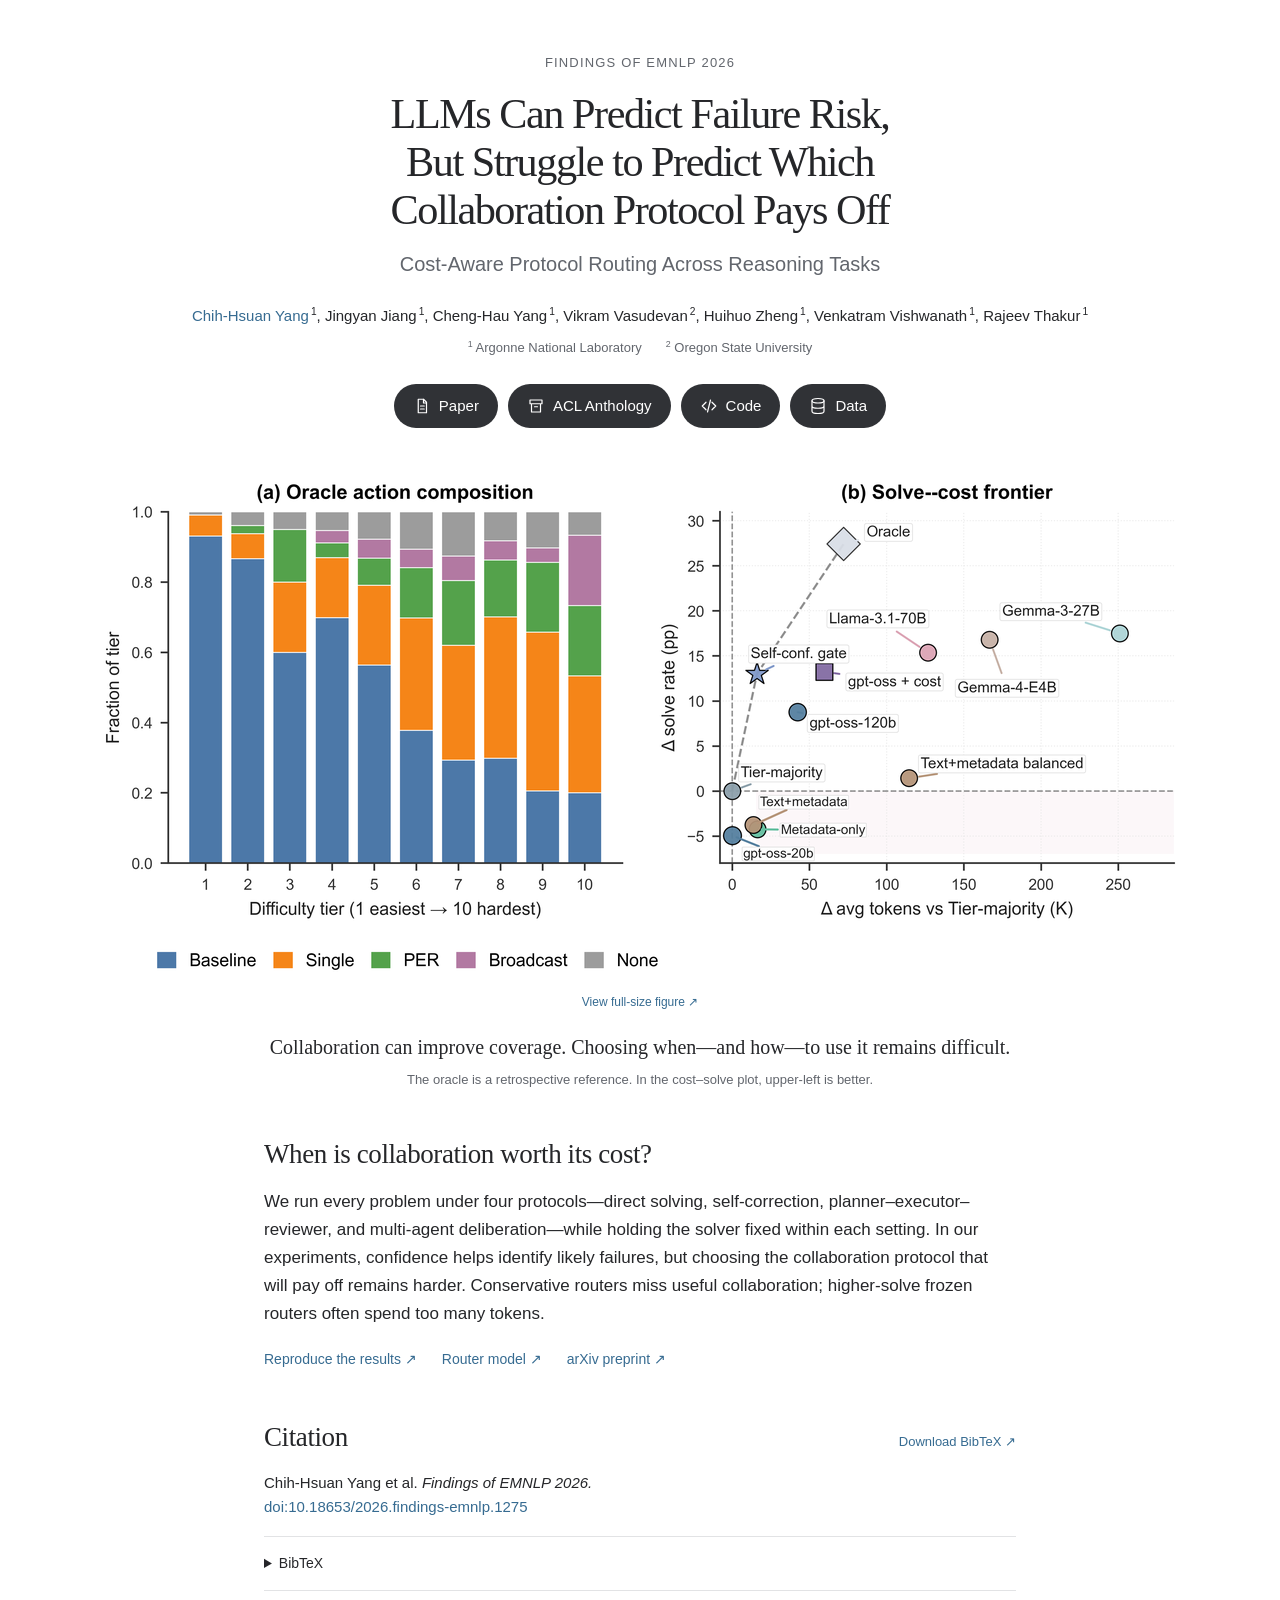
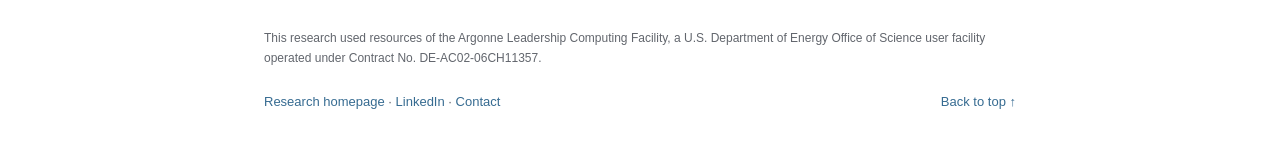
==== commit 3d395886: "Label official publication link as ACL Anthology" ====
--- a/docs/site/index.html
+++ b/docs/site/index.html
@@ -235,7 +235,7 @@
   <p class="affiliations"><span><sup>1</sup> Argonne National Laboratory</span><span><sup>2</sup> Oregon State University</span></p>
   <nav class="resources" aria-label="Paper resources">
     <a class="resource" href="https://aclanthology.org/2026.findings-emnlp.1275.pdf" aria-label="Paper — official PDF"><svg viewBox="0 0 24 24" aria-hidden="true"><path d="M7 3h7l4 4v14H7z"/><path d="M14 3v5h4M10 12h5M10 16h5"/></svg>Paper</a>
-<a class="resource" href="https://aclanthology.org/2026.findings-emnlp.1275/" aria-label="Archive — ACL Anthology"><svg viewBox="0 0 24 24" aria-hidden="true"><path d="M4 4h16v5H4zM6 9v11h12V9M10 13h4"/></svg>Archive</a>
+<a class="resource" href="https://aclanthology.org/2026.findings-emnlp.1275/" aria-label="ACL Anthology — official publication"><svg viewBox="0 0 24 24" aria-hidden="true"><path d="M4 4h16v5H4zM6 9v11h12V9M10 13h4"/></svg>ACL Anthology</a>
 <a class="resource" href="https://github.com/ChihHsuan-Yang/EMNLP_Cost-Aware-Protocol-Routing" ><svg viewBox="0 0 24 24" aria-hidden="true"><path d="m8 7-5 5 5 5m8-10 5 5-5 5M14 4l-4 16"/></svg>Code</a>
 <a class="resource" href="https://huggingface.co/datasets/AgentsSci/EMNLP_Cost-Aware-Protocol-Routing" ><svg viewBox="0 0 24 24" aria-hidden="true"><ellipse cx="12" cy="5" rx="8" ry="3"/><path d="M4 5v14c0 4 16 4 16 0V5M4 12c0 4 16 4 16 0"/></svg>Data</a>
   </nav>
